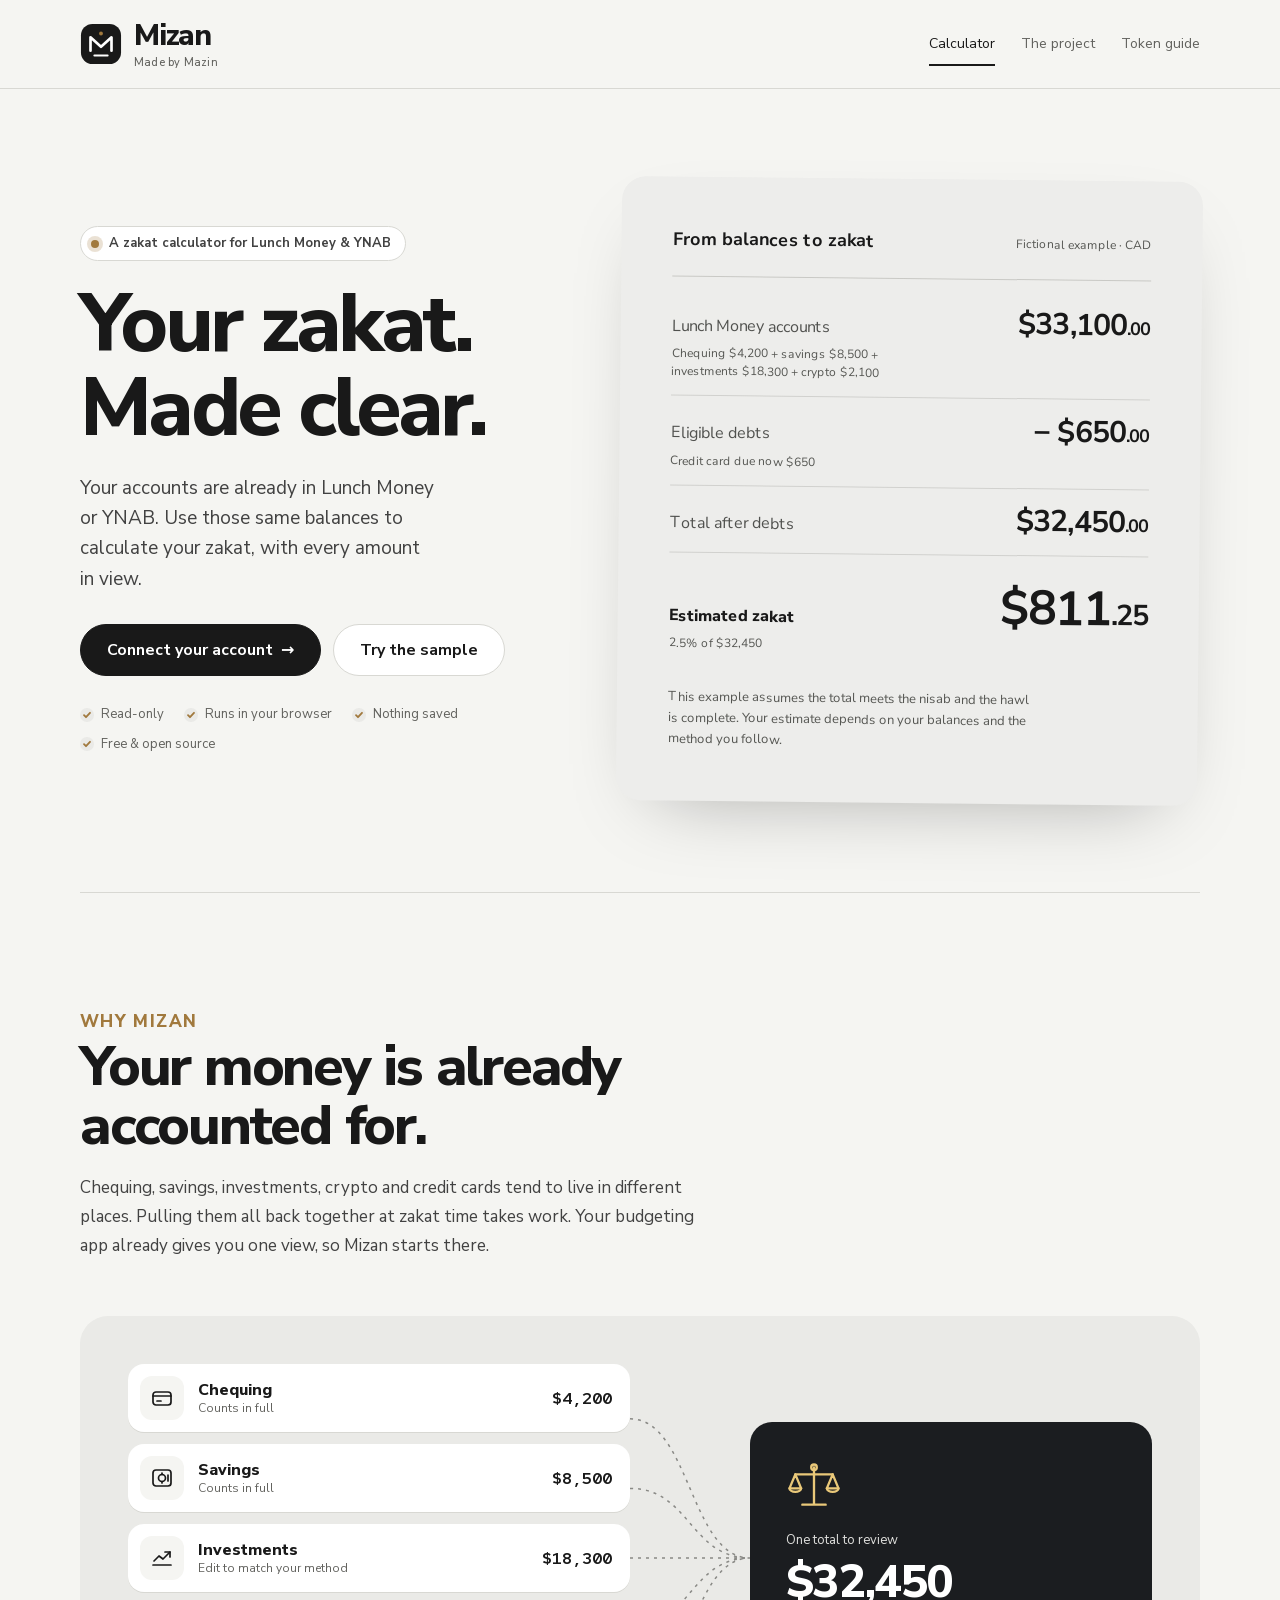
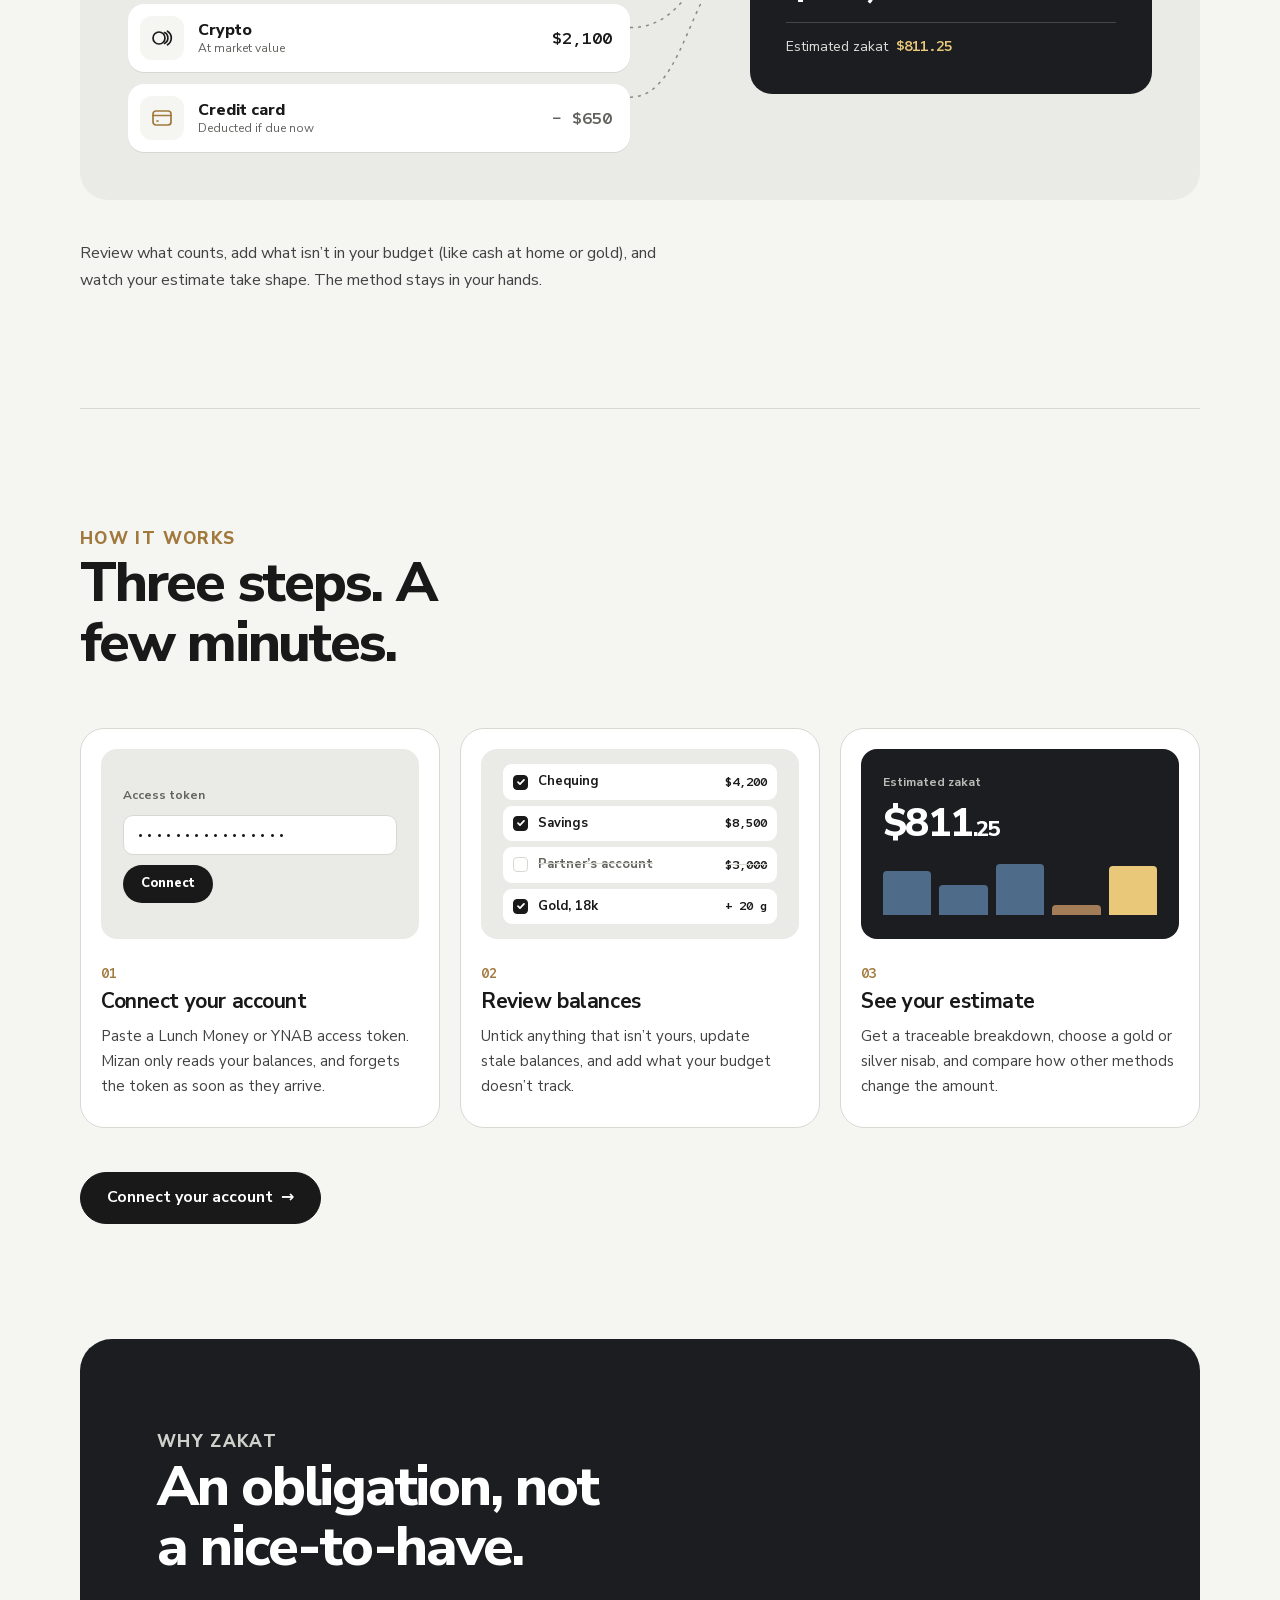
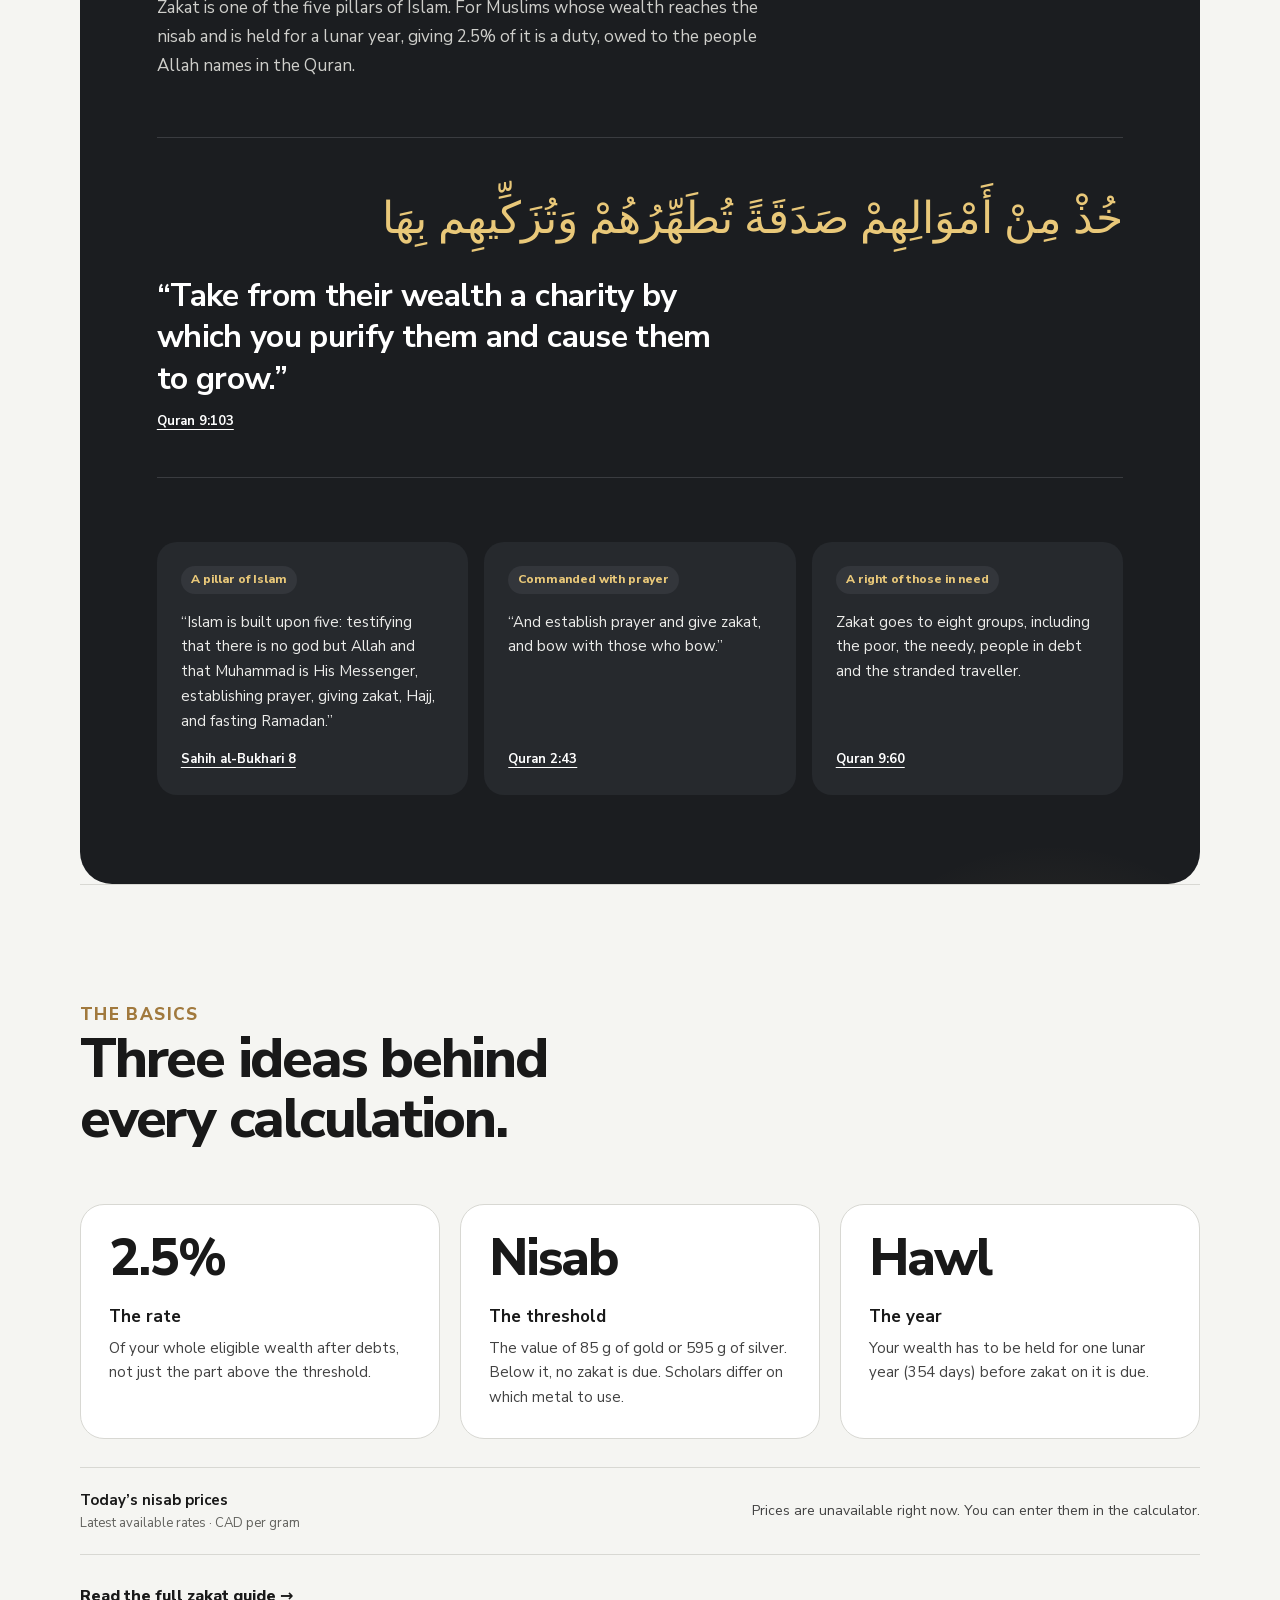
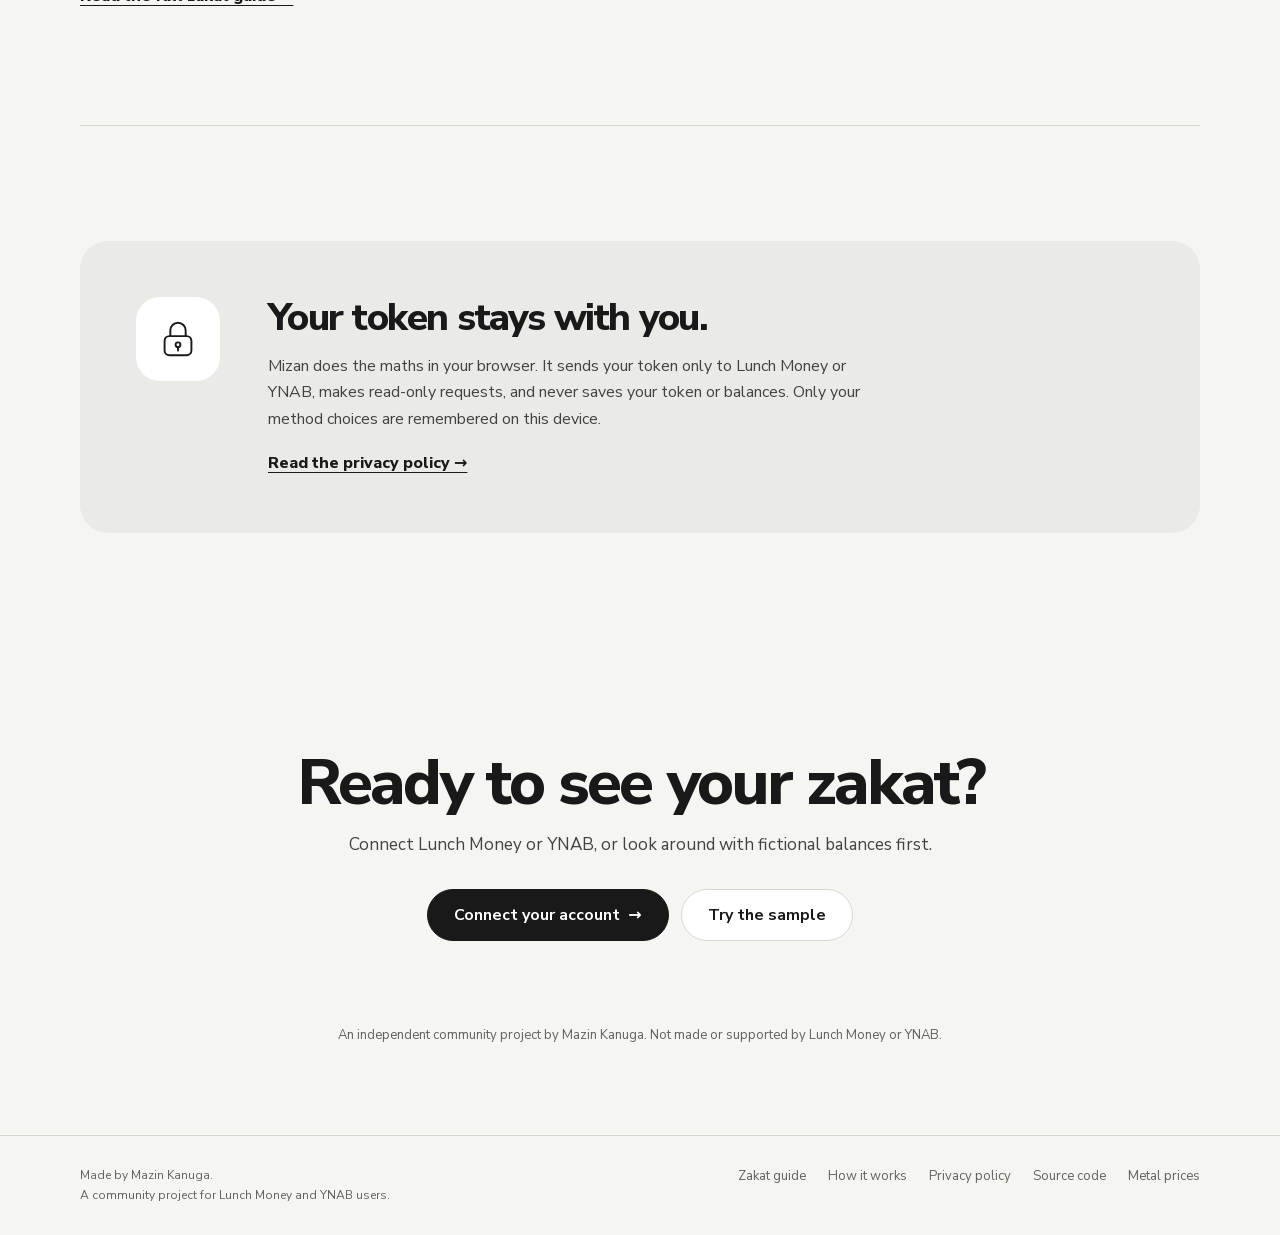
==== index.html @ b8c7dfac "Sign in to YNAB with OAuth, add a privacy policy and tidy the deploy Replace the YNAB token paste wi" ====
<!doctype html>
<html lang="en">
<head>
<meta charset="utf-8">
<meta name="viewport" content="width=device-width, initial-scale=1">
<!-- The page can connect only to the Lunch Money and YNAB APIs and the gold and silver price API. Fonts come only from this site. -->
<meta http-equiv="Content-Security-Policy" content="default-src 'none'; script-src 'unsafe-inline'; style-src 'self' 'unsafe-inline'; font-src 'self'; connect-src https://api.lunchmoney.dev https://api.ynab.com https://api.gold-api.com; img-src data:; base-uri 'none'; form-action 'none'">
<meta name="referrer" content="no-referrer">
<meta name="author" content="Mazin Kanuga">
<meta name="description" content="Mizan is a zakat calculator for Lunch Money and YNAB users. It reads your balances and gets today's gold and silver prices. Read only. Your token goes only to the Lunch Money or YNAB API.">
<meta name="color-scheme" content="light dark">
<meta name="theme-color" content="#f5f5f2" media="(prefers-color-scheme: light)">
<meta name="theme-color" content="#17191d" media="(prefers-color-scheme: dark)">
<link rel="icon" href="data:image/svg+xml,%3Csvg%20xmlns%3D%22http%3A%2F%2Fwww.w3.org%2F2000%2Fsvg%22%20viewBox%3D%220%200%2044%2044%22%3E%3Crect%20x%3D%221%22%20y%3D%221%22%20width%3D%2242%22%20height%3D%2242%22%20rx%3D%2212%22%20fill%3D%22%23191919%22%2F%3E%3Cpath%20d%3D%22M11%2029V15L22%2025L33%2015V29M15%2034H29%22%20fill%3D%22none%22%20stroke%3D%22%23fff%22%20stroke-width%3D%222.8%22%20stroke-linecap%3D%22round%22%20stroke-linejoin%3D%22round%22%2F%3E%3Ccircle%20cx%3D%2222%22%20cy%3D%2211%22%20r%3D%222%22%20fill%3D%22%23e9c879%22%2F%3E%3C%2Fsvg%3E">
<title>Mizan: zakat calculator for Lunch Money and YNAB</title>
<link rel="stylesheet" href="styles.css">
</head>
<body class="calculator-page">
<a class="skip-link" href="#main">Skip to content</a>
<header class="top"><div class="wrap top-inner">
  <a class="brand" href="./" aria-label="Mizan home">
    <svg class="brand-mark" viewBox="0 0 44 44" aria-hidden="true" focusable="false" fill="none"><rect x="1" y="1" width="42" height="42" rx="12" fill="currentColor"/><path d="M11 29V15L22 25L33 15V29" stroke="var(--on-deep)" stroke-width="2.8" stroke-linecap="round" stroke-linejoin="round"/><path d="M15 34H29" stroke="var(--on-deep)" stroke-width="2" stroke-linecap="round"/><circle cx="22" cy="11" r="2" fill="var(--accent)"/></svg>
    <span class="brand-name">Mizan<span class="brand-sub">Made by Mazin</span></span>
  </a>
  <nav class="nav" aria-label="Main"><a href="index.html" aria-current="page">Calculator</a><a href="about.html">The project</a><a href="token-guide.html">Token guide</a></nav>
</div></header>
<main id="main" class="wrap">
  <section id="home" class="home" aria-labelledby="heroHead">
    <div class="hero">
      <div class="hero-copy">
        <p class="kicker"><span class="kicker-dot" aria-hidden="true"></span>A zakat calculator for Lunch Money &amp; YNAB</p>
        <h1 id="heroHead">Your zakat.<br>Made clear.</h1>
        <p class="hero-lead">Your accounts are already in Lunch Money or YNAB. Use those same balances to calculate your zakat, with every amount in view.</p>
        <div class="hero-actions">
          <a class="button primary cta-connect" href="#connect">Connect your account <span aria-hidden="true">→</span></a>
          <button type="button" id="sampleBtn" class="sample-start">Try the sample</button>
        </div>
        <p id="status" class="hero-status" role="status"></p>
        <ul class="trust-list" aria-label="How Mizan handles your data">
          <li>Read-only</li><li>Runs in your browser</li><li>Nothing saved</li><li>Free &amp; open source</li>
        </ul>
      </div>
      <div class="workspace" aria-label="Example zakat calculation">
        <div class="workspace-main">
          <div class="workspace-heading"><h2>From balances to zakat</h2><span>Fictional example · CAD</span></div>
          <div class="workspace-equation">
            <div class="equation-line"><span>Lunch Money accounts <small>Chequing $4,200 + savings $8,500 + investments $18,300 + crypto $2,100</small></span><strong>$33,100<span>.00</span></strong></div>
            <div class="equation-line"><span>Eligible debts <small>Credit card due now $650</small></span><strong>− $650<span>.00</span></strong></div>
            <div class="equation-line"><span>Total after debts</span><strong>$32,450<span>.00</span></strong></div>
            <div class="equation-line equation-total"><span>Estimated zakat <small>2.5% of $32,450</small></span><strong>$811<span>.25</span></strong></div>
          </div>
          <p class="workspace-note">This example assumes the total meets the nisab and the hawl is complete. Your estimate depends on your balances and the method you follow.</p>
        </div>
      </div>
    </div>

    <section class="home-band accounts-band" aria-labelledby="accountsTitle">
      <div class="band-head">
        <p class="band-kicker">Why Mizan</p>
        <h2 id="accountsTitle">Your money is already accounted for.</h2>
        <p>Chequing, savings, investments, crypto and credit cards tend to live in different places. Pulling them all back together at zakat time takes work. Your budgeting app already gives you one view, so Mizan starts there.</p>
      </div>
      <div class="flow-illo">
        <ul class="account-tiles" aria-label="Example accounts">
          <li><span class="tile-icon" aria-hidden="true"><svg viewBox="0 0 24 24"><rect x="3" y="6" width="18" height="13" rx="3"/><path d="M3 10h18M7 15h4"/></svg></span><span class="tile-name">Chequing<small>Counts in full</small></span><strong>$4,200</strong></li>
          <li><span class="tile-icon" aria-hidden="true"><svg viewBox="0 0 24 24"><rect x="3" y="4" width="18" height="16" rx="3"/><circle cx="12" cy="12" r="3.5"/><path d="M12 8.5V7M12 17v-1.5M18 9v6"/></svg></span><span class="tile-name">Savings<small>Counts in full</small></span><strong>$8,500</strong></li>
          <li><span class="tile-icon" aria-hidden="true"><svg viewBox="0 0 24 24"><path d="M3 19h18"/><path d="M4 15l5-5 4 3 7-7"/><path d="M15 6h5v5"/></svg></span><span class="tile-name">Investments<small>Edit to match your method</small></span><strong>$18,300</strong></li>
          <li><span class="tile-icon" aria-hidden="true"><svg viewBox="0 0 24 24"><circle cx="9" cy="12" r="6"/><path d="M14.5 6.6a6 6 0 0 1 0 10.8"/><path d="M17.5 5.2a8 8 0 0 1 0 13.6"/></svg></span><span class="tile-name">Crypto<small>At market value</small></span><strong>$2,100</strong></li>
          <li class="tile-debt"><span class="tile-icon" aria-hidden="true"><svg viewBox="0 0 24 24"><rect x="3" y="5" width="18" height="14" rx="3"/><path d="M3 9.5h18"/><path d="M8 15h-1"/></svg></span><span class="tile-name">Credit card<small>Deducted if due now</small></span><strong>− $650</strong></li>
        </ul>
        <svg class="flow-lines" viewBox="0 0 120 300" preserveAspectRatio="none" aria-hidden="true" focusable="false"><path d="M0 30C60 30 60 150 120 150M0 90C60 90 60 150 120 150M0 150H120M0 210C60 210 60 150 120 150M0 270C60 270 60 150 120 150"/></svg>
        <div class="flow-result">
          <span class="result-mark" aria-hidden="true"><svg viewBox="0 0 48 48"><path d="M24 8v32M14 40h20M8 14h32"/><circle cx="24" cy="8" r="2.4"/><path d="M8 14l-5 12h10zM40 14l-5 12h10z"/><path d="M3 26a5 3 0 0 0 10 0M35 26a5 3 0 0 0 10 0"/></svg></span>
          <span class="flow-result-label">One total to review</span>
          <strong>$32,450</strong>
          <span class="flow-result-zakat">Estimated zakat <b>$811.25</b></span>
        </div>
      </div>
      <p class="band-foot">Review what counts, add what isn’t in your budget (like cash at home or gold), and watch your estimate take shape. The method stays in your hands.</p>
    </section>

    <section class="home-band steps-band" aria-labelledby="stepsTitle">
      <div class="band-head">
        <p class="band-kicker">How it works</p>
        <h2 id="stepsTitle">Three steps. A few minutes.</h2>
      </div>
      <ol class="step-cards">
        <li>
          <div class="step-illo illo-connect" aria-hidden="true">
            <span class="mini-label">Access token</span>
            <span class="mini-field">••••••••••••••••</span>
            <span class="mini-button">Connect</span>
          </div>
          <span class="step-num">01</span>
          <h3>Connect your account</h3>
          <p>Paste a Lunch Money or YNAB access token. Mizan only reads your balances, and forgets the token as soon as they arrive.</p>
        </li>
        <li>
          <div class="step-illo illo-review" aria-hidden="true">
            <span class="mini-row"><i class="mini-check on"></i>Chequing<b>$4,200</b></span>
            <span class="mini-row"><i class="mini-check on"></i>Savings<b>$8,500</b></span>
            <span class="mini-row off"><i class="mini-check"></i>Partner’s account<b>$3,000</b></span>
            <span class="mini-row"><i class="mini-check on"></i>Gold, 18k<b>+ 20 g</b></span>
          </div>
          <span class="step-num">02</span>
          <h3>Review balances</h3>
          <p>Untick anything that isn’t yours, update stale balances, and add what your budget doesn’t track.</p>
        </li>
        <li>
          <div class="step-illo illo-estimate" aria-hidden="true">
            <span class="mini-label">Estimated zakat</span>
            <span class="mini-due">$811<small>.25</small></span>
            <span class="mini-bars"><i style="height:78%"></i><i style="height:54%"></i><i style="height:92%"></i><i class="neg" style="height:18%"></i><i class="tot" style="height:88%"></i></span>
          </div>
          <span class="step-num">03</span>
          <h3>See your estimate</h3>
          <p>Get a traceable breakdown, choose a gold or silver nisab, and compare how other methods change the amount.</p>
        </li>
      </ol>
      <div class="band-actions"><a class="button primary cta-connect" href="#connect">Connect your account <span aria-hidden="true">→</span></a></div>
    </section>

    <section class="home-band why-band" aria-labelledby="whyTitle">
      <div class="why-inner">
        <div class="band-head">
          <p class="band-kicker">Why zakat</p>
          <h2 id="whyTitle">An obligation, not a nice-to-have.</h2>
          <p>Zakat is one of the five pillars of Islam. For Muslims whose wealth reaches the nisab and is held for a lunar year, giving 2.5% of it is a duty, owed to the people Allah names in the Quran.</p>
        </div>
        <figure class="ayah">
          <p class="ayah-ar" lang="ar" dir="rtl">خُذْ مِنْ أَمْوَالِهِمْ صَدَقَةً تُطَهِّرُهُمْ وَتُزَكِّيهِم بِهَا</p>
          <blockquote><p>“Take from their wealth a charity by which you purify them and cause them to grow.”</p></blockquote>
          <figcaption><a href="https://quran.com/9/103" rel="noreferrer">Quran 9:103</a></figcaption>
        </figure>
        <div class="proof-grid">
          <figure class="proof">
            <span class="proof-tag">A pillar of Islam</span>
            <blockquote><p>“Islam is built upon five: testifying that there is no god but Allah and that Muhammad is His Messenger, establishing prayer, giving zakat, Hajj, and fasting Ramadan.”</p></blockquote>
            <figcaption><a href="https://sunnah.com/bukhari:8" rel="noreferrer">Sahih al-Bukhari 8</a></figcaption>
          </figure>
          <figure class="proof">
            <span class="proof-tag">Commanded with prayer</span>
            <blockquote><p>“And establish prayer and give zakat, and bow with those who bow.”</p></blockquote>
            <figcaption><a href="https://quran.com/2/43" rel="noreferrer">Quran 2:43</a></figcaption>
          </figure>
          <figure class="proof">
            <span class="proof-tag">A right of those in need</span>
            <blockquote><p>Zakat goes to eight groups, including the poor, the needy, people in debt and the stranded traveller.</p></blockquote>
            <figcaption><a href="https://quran.com/9/60" rel="noreferrer">Quran 9:60</a></figcaption>
          </figure>
        </div>
      </div>
    </section>

    <section class="home-band basics-band" aria-labelledby="basicsTitle">
      <div class="band-head">
        <p class="band-kicker">The basics</p>
        <h2 id="basicsTitle">Three ideas behind every calculation.</h2>
      </div>
      <div class="basics-grid">
        <div class="basic"><span class="basic-figure">2.5%</span><h3>The rate</h3><p>Of your whole eligible wealth after debts, not just the part above the threshold.</p></div>
        <div class="basic"><span class="basic-figure">Nisab</span><h3>The threshold</h3><p>The value of 85 g of gold or 595 g of silver. Below it, no zakat is due. Scholars differ on which metal to use.</p></div>
        <div class="basic"><span class="basic-figure">Hawl</span><h3>The year</h3><p>Your wealth has to be held for one lunar year (354 days) before zakat on it is due.</p></div>
      </div>
      <div class="price-preview" aria-live="polite"><div><strong>Today’s nisab prices</strong><span>Latest available rates · CAD per gram</span></div><p id="homeMetalPrices">Loading prices…</p></div>
      <p class="band-link"><a href="zakat-guide.html">Read the full zakat guide <span aria-hidden="true">→</span></a></p>
    </section>

    <section class="home-band privacy-band" aria-labelledby="privacyTitle">
      <div class="privacy-card">
        <span class="privacy-mark" aria-hidden="true"><svg viewBox="0 0 48 48"><rect x="10" y="21" width="28" height="20" rx="5"/><path d="M16 21v-6a8 8 0 0 1 16 0v6"/><circle cx="24" cy="30" r="2.5"/><path d="M24 32.5V36"/></svg></span>
        <div>
          <h2 id="privacyTitle">Your token stays with you.</h2>
          <p>Mizan does the maths in your browser. It sends your token only to Lunch Money or YNAB, makes read-only requests, and never saves your token or balances. Only your method choices are remembered on this device.</p>
          <a href="privacy.html">Read the privacy policy <span aria-hidden="true">→</span></a>
        </div>
      </div>
    </section>

    <section class="final-cta" aria-labelledby="finalTitle">
      <h2 id="finalTitle">Ready to see your zakat?</h2>
      <p>Connect Lunch Money or YNAB, or look around with fictional balances first.</p>
      <div class="hero-actions"><a class="button primary cta-connect" href="#connect">Connect your account <span aria-hidden="true">→</span></a><button type="button" class="sample-start">Try the sample</button></div>
      <p id="finalStatus" class="hero-status" role="status"></p>
    </section>
    <p class="independent-note">An independent community project by Mazin Kanuga. Not made or supported by Lunch Money or YNAB.</p>
  </section>

  <section id="connectView" class="connect-view" aria-labelledby="connectHead" hidden>
    <div class="connected"><a href="./" id="backHome">← Back to home</a></div>
    <nav class="progress" aria-label="Calculation steps"><span class="step-now" aria-current="step">01 Connect your account</span><span class="divider" aria-hidden="true">/</span><span>02 Review balances</span><span class="divider" aria-hidden="true">/</span><span>03 Your estimate</span></nav>
    <div class="view-head"><h1 id="connectHead" tabindex="-1">Connect your budget.</h1><p class="note">Use a Lunch Money access token, or sign in with YNAB. Either way, Mizan can only read.</p></div>
    <div class="connect-layout">
      <div class="connect-panel">
        <fieldset class="service-choice"><legend>Where are your balances?</legend>
          <div class="service-options">
            <label class="service-opt"><input type="radio" name="service" value="lunchmoney" checked><span>Lunch Money</span></label>
            <label class="service-opt"><input type="radio" name="service" value="ynab"><span>YNAB</span></label>
          </div>
        </fieldset>
        <ol class="connect-steps" data-service="lunchmoney">
          <li><span>1</span><div><strong>Make a token in Lunch Money</strong><p>Go to Settings → Developers and request a new access token. Name it “Mizan” so it’s easy to revoke later. <a href="token-guide.html" target="_blank" rel="noopener">Step-by-step guide</a></p></div></li>
          <li><span>2</span><div><strong>Paste it here</strong>
            <div class="connect-form"><label for="token">Lunch Money access token</label><input type="password" id="token" autocomplete="off" autocapitalize="off" autocorrect="off" spellcheck="false" data-1p-ignore data-lpignore="true" data-bwignore placeholder="Paste your access token" aria-describedby="tokenNotice"><button type="button" class="primary" id="connectBtn">Connect my accounts</button><p id="connectStatus" role="status"></p></div>
          </div></li>
          <li><span>3</span><div><strong>Revoke it when you’re done</strong><p>Lunch Money tokens can change data. Mizan never does, but deleting the token afterwards keeps things tidy.</p></div></li>
        </ol>
        <div class="ynab-connect" data-service="ynab" hidden>
          <p class="ynab-lead">Sign in on YNAB’s own site and allow read-only access. There’s no token to make or revoke.</p>
          <button type="button" class="primary" id="ynabConnectBtn">Connect with YNAB <span aria-hidden="true">→</span></button>
          <p id="ynabStatus" class="hero-status" role="status"></p>
          <ul class="ynab-facts">
            <li><strong>Read-only.</strong> YNAB refuses any change, so Mizan can only look.</li>
            <li><strong>Short-lived.</strong> YNAB ends the access by itself after 2 hours.</li>
            <li><strong>One plan.</strong> If you have several, Mizan uses the one you changed most recently.</li>
          </ul>
        </div>
      </div>
      <aside class="connect-aside" aria-label="About your data">
        <h2>What happens to your token</h2>
        <ul data-service="lunchmoney"><li>It goes only to the Lunch Money API.</li><li>Mizan only makes read requests.</li><li id="tokenNotice">It’s cleared from the page once your balances arrive, and never saved.</li></ul>
        <ul data-service="ynab" hidden><li>You sign in on YNAB’s site. Mizan never sees your password.</li><li>The access token is removed from the address bar at once and kept only in memory.</li><li>Your balances and transactions are never saved or shared.</li></ul>
        <p class="aside-links"><a href="privacy.html" target="_blank" rel="noopener">Privacy policy</a> · <a href="how-it-works.html" target="_blank" rel="noopener">How it works</a></p>
        <div class="aside-sample"><p>Just looking?</p><button type="button" class="sample-start">Use fictional sample balances</button><p id="connectSampleStatus" class="hero-status" role="status"></p></div>
      </aside>
    </div>
  </section>
  <div id="app" class="app" hidden>
    <div class="connected"><span id="sub"></span><button type="button" id="restart">Start again</button></div>
    <nav class="progress" aria-label="Calculation steps"><span>✓ 01 Connected</span><span class="divider" aria-hidden="true">/</span><button type="button" id="reviewStep" aria-controls="reviewView" aria-current="step">02 Review balances</button><span class="divider" aria-hidden="true">/</span><button type="button" id="estimateStep" aria-controls="estimateView">03 Your estimate</button></nav>
    <div class="warn" id="dataWarn" hidden></div>
    <section id="reviewView" class="flow-view" aria-labelledby="reviewHead">
      <div class="view-head"><h1 id="reviewHead" tabindex="-1">Check your balances.</h1><p class="note">These came from <span class="provider-name">Lunch Money</span>. Uncheck anything that doesn't belong in your zakat, and update any balance that's out of date.</p></div>
      <div class="review-layout">
        <div class="review-main">
          <div class="review-warnings"><div class="warn" id="staleWarn" hidden></div></div>
          <section class="section" id="accounts"><p class="source-summary" id="accountSourceSummary"></p><h2>Your accounts <span class="note">· <span class="cur"></span></span></h2>
            <div class="scroll"><table class="list"><thead><tr><th>Include</th><th>Account</th><th class="num">Balance</th></tr></thead><tbody id="accountRows"></tbody></table></div>
          </section>
          <details class="disclosure" id="extraAssets"><summary><span>Add other assets<span class="note">Cash, gold, silver, crypto or money owed to you</span></span></summary>
            <p class="note">Add anything that isn't already in the accounts above.</p>
            <div class="fields">
              <div class="field"><label for="cashHome">Cash at home</label><input type="number" id="cashHome" step="0.01" min="0"></div>
              <div class="field"><label for="crypto">Other crypto, market value</label><input type="number" id="crypto" step="0.01" min="0"></div>
              <div class="field"><label for="owed">Money owed to you that you expect to receive</label><input type="number" id="owed" step="0.01" min="0"></div>
              <div class="field"><label for="otherAssets">Other zakat assets, such as business stock</label><input type="number" id="otherAssets" step="0.01" min="0"></div>
              <div class="field"><label for="goldGrams">Gold that you own (grams)</label><input type="number" id="goldGrams" step="0.01" min="0"></div>
              <div class="field"><label for="goldKarat">Gold purity</label><select id="goldKarat" data-save><option value="24">24 karat</option><option value="22">22 karat</option><option value="21">21 karat</option><option value="18" selected>18 karat</option><option value="14">14 karat</option><option value="10">10 karat</option></select></div>
              <div class="field"><label for="silverGrams">Silver that you own (grams)</label><input type="number" id="silverGrams" step="0.01" min="0"></div>
              <div class="field"><label for="silverPurity">Silver purity</label><select id="silverPurity" data-save><option value="0.999">Fine (999)</option><option value="0.925" selected>Sterling (925)</option><option value="0.8">800</option></select></div>
            </div><p class="inline-note" id="metalValue"></p>
          </details>
          <details class="disclosure" id="debtSettings"><summary><span>Review debts<span class="note" id="debtSummary">Credit cards and other eligible deductions</span></span></summary>
            <p class="note">Credit cards are included by default. Select only the debts your method allows, and edit the deductible amount. Avoid counting the same debt twice.</p>
            <div class="scroll"><table class="list"><thead><tr><th>Include</th><th>Debt</th><th class="num">Amount</th></tr></thead><tbody id="debtRows"></tbody></table></div>
            <p class="note" id="noDebts" hidden>No credit card or loan balances were found.</p>
            <div class="field"><label for="otherDebts">Other debts due now</label><input type="number" id="otherDebts" step="0.01" min="0"></div>
            <p class="inline-note">Mortgage deductions are on the next screen.</p>
          </details>
        </div>
        <aside class="review-aside" aria-label="Before you continue"><h2>A quick check</h2><ol><li>Remove accounts that belong to someone else.</li><li>Check any balance marked &quot;not current&quot;.</li><li>Add missing assets and review debts.</li></ol><button type="button" id="continueEstimate" class="primary">See my estimate</button><p class="inline-note">You can come back and change any amount.</p></aside>
      </div>
    </section>

    <section id="estimateView" class="flow-view" aria-labelledby="estimateHead" hidden>
      <div class="view-head"><h1 id="estimateHead" tabindex="-1">Your zakat estimate.</h1><p class="note">Check the breakdown to see where each amount came from. You can change your method below or go back to edit a balance.</p></div>
      <div class="estimate-layout">
        <aside class="result" aria-labelledby="resultHead"><div class="result-primary"><h2 class="due-label" id="resultHead" tabindex="-1">Estimated zakat</h2><div class="due" id="due" aria-live="polite" aria-atomic="true"></div><p class="estimate-summary" id="estimateSummary"></p></div><div class="result-context"><p id="resultMethod" class="result-method"></p><p class="due-hint">Assumes your hawl is complete. Confirm your method with your scholar.</p><details class="result-breakdown" id="resultBreakdown"><summary>How this is calculated</summary><div class="lines" id="lines"></div></details></div></aside>
        <div class="estimate-main">
          <section class="calculation-card" id="calculation" aria-labelledby="calculationTitle">
            <div class="chart-heading"><h2 id="calculationTitle">How the total adds up.</h2><span class="chart-unit cur"></span></div>
            <p class="note">Your selected accounts, plus anything you add, less eligible debts.</p>
            <div id="calculationChart" class="waterfall-chart"></div>
            <dl id="calculationSteps" class="calculation-steps"></dl>
            <details class="ledger-detail"><summary>See every amount in this total</summary><div class="scroll" tabindex="0" role="region" aria-label="Calculation line items"><table><thead><tr><th>Item</th><th>Source</th><th class="num">Amount</th></tr></thead><tbody id="calculationItems"></tbody><tfoot><tr><th colspan="2" scope="row">Total after debts</th><td class="num" id="ledgerTotal"></td></tr></tfoot></table></div></details>
          </section>
          <details class="disclosure" id="methodSettings" open><summary><span>Your method &amp; prices<span class="note" id="methodSummary"></span></span></summary><div class="method-content">
          <div class="estimate-choice"><fieldset><legend>Your nisab</legend><p class="note">The minimum wealth threshold. Choose the metal your method uses.</p><div class="choice-options"><label class="opt"><input type="radio" name="nisab" value="silver" checked>Silver</label><label class="opt"><input type="radio" name="nisab" value="gold">Gold</label></div></fieldset><p class="inline-note"><a href="zakat-guide.html#which-nisab" target="_blank" rel="noopener">Help choosing a nisab</a></p></div>
          <details class="disclosure" id="mortgageSettings"><summary><span>Mortgage deduction<span class="note" id="mortgageChoice">Not deducted</span></span></summary>
            <p class="note">Scholars differ about mortgage deductions. Use the approach you follow.</p><fieldset><legend class="sr">Mortgage method</legend><div class="stacked-options"><label class="opt"><input type="radio" name="mortgage" value="none" checked>Do not deduct</label><label class="opt"><input type="radio" name="mortgage" value="next">Deduct the next payment</label><label class="opt"><input type="radio" name="mortgage" value="year">Deduct the next 12 months</label></div></fieldset>
            <div class="mortgage-fields fields" id="mortgageFields" hidden><div class="field"><label for="mortgagePayment">Deductible amount per payment</label><input type="number" id="mortgagePayment" step="0.01" min="0"></div><div class="field"><label for="mortgagePerYear">Payments a year</label><input type="number" id="mortgagePerYear" step="1" min="0" value="12"></div><p class="note">Enter only the part your method allows. For example, NZF UK excludes interest. For 12 months, use the average deductible amount per payment.</p></div><p class="inline-note" id="mortgageInfo"></p>
          </details>
          <details class="disclosure" id="priceSettings"><summary><span>Prices &amp; nisab weights<span class="note">Review prices or change the standard weights</span></span></summary>
            <div class="warn" id="priceWarn" hidden></div><p class="note">Prices in <span class="cur"></span> per gram of pure metal.</p>
            <div class="fields"><div class="field"><label for="goldPrice">Gold price per gram</label><input type="number" id="goldPrice" step="0.001" min="0"></div><div class="field"><label for="silverPrice">Silver price per gram</label><input type="number" id="silverPrice" step="0.0001" min="0"></div><div class="field"><label for="silverGramsNisab">Silver nisab (grams)</label><input type="number" id="silverGramsNisab" value="595" step="0.01" min="0" data-save></div><div class="field"><label for="goldGramsNisab">Gold nisab (grams)</label><input type="number" id="goldGramsNisab" value="85" step="0.01" min="0" data-save></div></div><p class="note price-info" id="priceInfo"></p>
          </details>
          </div></details>
          <details class="disclosure" id="comparison"><summary><span>How other methods compare<span class="note">See the amounts for each method</span></span></summary><div id="methodChart" class="method-chart" aria-label="Select a calculation method"></div><details class="ledger-detail"><summary>View the comparison table</summary><div class="scroll" tabindex="0" role="region" aria-label="Method comparison"><table><thead><tr><th>Nisab</th><th>Mortgage</th><th class="num">Threshold</th><th class="num">Net wealth</th><th class="num">Zakat</th></tr></thead><tbody id="methodRows"></tbody></table></div></details></details>
          <div class="view-actions"><button type="button" id="backToReview" class="link-button">Edit my balances</button></div>
        </div>

      </div>
      <section class="history-panel chart-card" id="history" aria-labelledby="historyTitle">
        <div class="chart-heading"><h2 id="historyTitle">Your balances over the past year.</h2><span class="chart-unit"><span class="provider-name">Lunch Money</span> history</span></div>
        <p class="note">Selected <span class="provider-name">Lunch Money</span> accounts and debts only. Added assets, other debts and mortgage deductions are excluded. This history supports your hawl review; it cannot confirm a completed hawl.</p>
        <div class="history-readout"><div><span id="historyDate" class="history-date"></span><strong id="historyAmount"></strong></div><span id="historyState" class="history-state"></span></div>
        <div id="historyChart" class="history-chart"></div>
        <div id="historyTicks" class="history-ticks" aria-hidden="true"></div>
        <label class="sr" for="historyCursor">Explore a month in your balance history</label><input type="range" id="historyCursor" min="0" max="12" step="1" value="12" aria-describedby="historyCursorHelp">
        <p id="historyCursorHelp" class="chart-help">Drag to explore a month, or use the arrow keys. Only adjacent complete totals are connected.</p>
        <div class="chart-legend"><span><i class="complete-dot"></i>Complete total</span><span><i class="partial-dot"></i>Partial subtotal</span><span id="thresholdLegend"></span></div>
        <details class="ledger-detail"><summary>View monthly amounts &amp; coverage</summary><p id="hawlSummary"></p><div class="scroll" tabindex="0" role="region" aria-label="Monthly balance history"><table><thead><tr><th>Month</th><th class="num">Known total</th><th class="barcell"><span class="sr">Compared with the nisab</span></th></tr></thead><tbody id="hawlRows"></tbody></table></div><p class="note">Partial rows are not classified against the nisab. <a href="zakat-guide.html#hawl" target="_blank" rel="noopener">Read about the hawl</a></p></details>
      </section>
      <div class="reset-row"><button type="button" class="link-button small" id="reset">Reset my method choices</button><p class="note">Only your method preferences are saved. Your balances and token are not.</p></div>
    </section>
  </div>
</main>
<footer class="foot"><div class="wrap foot-inner">
  <div><p>Made by Mazin Kanuga.</p><p>A community project for <a href="https://lunchmoney.app" rel="noreferrer">Lunch Money</a> and <a href="https://www.ynab.com" rel="noreferrer">YNAB</a> users.</p></div>
  <nav aria-label="Footer"><a href="zakat-guide.html">Zakat guide</a><a href="how-it-works.html">How it works</a><a href="privacy.html">Privacy policy</a><a href="https://github.com/TechnoDudeX/zakat" rel="noreferrer">Source code</a><a href="https://gold-api.com" rel="noreferrer">Metal prices</a></nav>
</div></footer>
<script>(function () {
  "use strict";
  var API = "https://api.lunchmoney.dev/v2";
  var OUNCE_GRAMS = 31.1034768;
  var SAVE_KEY = "lunchmoney-zakat-choices-v1";
  var RETIREMENT = /\b(rrsp|rrif|lira|lif|lrsp|dpsp|prpp|pension|401\s?\(?k\)?|403\s?\(?b\)?|457b?|ira|roth|tsp|sep[- ]?ira|simple[- ]?ira|retire\w*)\b/i;
  var MONTHS = ["Jan", "Feb", "Mar", "Apr", "May", "Jun", "Jul", "Aug", "Sep", "Oct", "Nov", "Dec"];

  var $ = function (id) { return document.getElementById(id); };
  var num = function (el) { var v = parseFloat(el.value); return isFinite(v) ? v : 0; };
  var pos = function (el) { return Math.max(0, num(el)); };  // fields that cannot be less than 0
  var radio = function (name) { return document.querySelector("input[name=" + name + "]:checked").value; };
  var pad = function (n) { return String(n).padStart(2, "0"); };
  var esc = function (s) {
    return String(s).replace(/[&<>"']/g, function (c) {
      return { "&": "&amp;", "<": "&lt;", ">": "&gt;", '"': "&quot;", "'": "&#39;" }[c];
    });
  };
  var fdate = function (iso) {
    if (!iso) return "unknown";
    var p = iso.split("-");
    return (p[2] ? (+p[2]) + " " : "") + MONTHS[+p[1] - 1] + " " + p[0];
  };
  function todayIso() { var t = new Date(); return t.getFullYear() + "-" + pad(t.getMonth() + 1) + "-" + pad(t.getDate()); }
  function lastMonths(n) {
    var t = new Date(), out = [];
    for (var i = n - 1; i >= 0; i--) {
      var d = new Date(t.getFullYear(), t.getMonth() - i, 1);
      out.push(d.getFullYear() + "-" + pad(d.getMonth() + 1));
    }
    return out;
  }

  // ---------------------------------------------------------------------------
  // Reading data. The only request method in this file is GET.
  // ---------------------------------------------------------------------------

  var SERVICES = {
    lunchmoney: { name: "Lunch Money", api: API },
    ynab: { name: "YNAB", api: "https://api.ynab.com/v1" }
  };

  function apiGet(service, token, path) {
    var s = SERVICES[service];
    return fetch(s.api + path, {
      method: "GET", credentials: "omit", cache: "no-store", redirect: "error", referrerPolicy: "no-referrer",
      headers: { "Authorization": "Bearer " + token, "Accept": "application/json" }
    }).then(function (r) {
      if (r.status === 401 || r.status === 403) {
        throw new Error(service === "ynab" ? "YNAB did not accept the sign-in. It may have expired: choose Connect with YNAB again."
          : "The token does not work. Copy all of it again, or make a new token.");
      }
      if (r.status === 429) throw new Error(s.name + " received too many requests. Wait a few minutes, then try again.");
      if (!r.ok) throw new Error(s.name + " sent error " + r.status + " for " + path.split("?")[0] + ".");
      return r.json();
    }, function () {
      throw new Error("The page cannot connect to " + s.name + ". Check your internet connection.");
    });
  }
  function lmGet(token, path) { return apiGet("lunchmoney", token, path); }

  function metalPrices(currency) {
    var cur = currency.toUpperCase();
    var one = function (symbol) {
      return fetch("https://api.gold-api.com/price/" + symbol + "/" + encodeURIComponent(cur),
                   { method: "GET", credentials: "omit", cache: "no-store", redirect: "error", referrerPolicy: "no-referrer" })
        .then(function (r) { return r.ok ? r.json() : Promise.reject(r.status); });
    };
    return Promise.all([one("XAU"), one("XAG")]).then(function (p) {
      if (!(p[0].price > 0) || !(p[1].price > 0) || p[0].currency !== cur || p[1].currency !== cur) throw new Error("no price");
      return { gold: p[0].price / OUNCE_GRAMS, silver: p[1].price / OUNCE_GRAMS,
               date: (p[0].updatedAt || todayIso()).slice(0, 10), goldUpdatedAt: p[0].updatedAt || "", silverUpdatedAt: p[1].updatedAt || "", source: "gold-api.com", fallback: false };
    }).catch(function () {
      return { gold: 0, silver: 0, date: "", source: "", fallback: true };
    });
  }

  function renderHomePrices(prices, fetchedAt) {
    var el = $("homeMetalPrices");
    if (prices.fallback) {
      el.textContent = "Prices are unavailable right now. You can enter them in the calculator.";
      return;
    }
    var format = function (value, digits) {
      return new Intl.NumberFormat(undefined, { style: "currency", currency: "CAD", minimumFractionDigits: 2, maximumFractionDigits: digits }).format(value);
    };
    var quoteTime = function (value) {
      var date = value ? new Date(value) : null;
      return date && !isNaN(date.getTime()) ? "updated " + date.toLocaleString() : "quote time unavailable";
    };
    el.textContent = "Gold " + format(prices.gold, 3) + " (" + quoteTime(prices.goldUpdatedAt) + ") · Silver " + format(prices.silver, 4) + " (" + quoteTime(prices.silverUpdatedAt) + ") per gram · Fetched " + fetchedAt.toLocaleString() + " · gold-api.com";
  }

  function loadFromLunchMoney(token) {
    var months = lastMonths(13), warnings = [];
    // The parts that the calculator can work without: show a warning, not an error.
    var optional = function (key, text) {
      return function () { warnings.push(text); var o = {}; o[key] = []; return o; };
    };
    return lmGet(token, "/me").then(function (me) {
      return Promise.all([
        lmGet(token, "/plaid_accounts"),
        lmGet(token, "/manual_accounts"),
        lmGet(token, "/crypto/manual").catch(optional("crypto_manual",
          "The page could not read your manual crypto from Lunch Money. Try again, or add its value under Add other assets on Review balances.")),
        lmGet(token, "/crypto/synced").catch(optional("crypto_synced",
          "The page could not read your synced crypto from Lunch Money. Try again, or add its value under Add other assets on Review balances.")),
        // end_month is last month: the current month can be in the future for the server (time zones),
        // and the hawl uses the amounts on the page for today.
        lmGet(token, "/balance_history?start_month=" + months[0] + "&end_month=" + months[months.length - 2]).catch(
          optional("balance_history", "The page could not read your balance history, so the hawl table is not complete.")),
        metalPrices(me.primary_currency || "usd")
      ]).then(function (r) {
        var data = buildData(me, r[0].plaid_accounts || [], r[1].manual_accounts || [], r[2].crypto_manual || [],
                             r[3].crypto_synced || [], r[4].balance_history || [], r[5], months);
        data.warnings = warnings.concat(data.warnings);
        return data;
      });
    });
  }

  function kindOf(type, subtype, name) {
    var t = (type || "").toLowerCase();
    if (t === "loan" && /mortgage/i.test((subtype || "") + " " + name)) return "mortgage";
    return { cash: "cash", depository: "cash", checking: "cash", savings: "cash", investment: "investment",
             brokerage: "investment", cryptocurrency: "investment", credit: "card", loan: "loan",
             "other liability": "loan", "other asset": "other", "employee compensation": "other" }[t] || "skip";
  }

  function buildData(me, plaid, manual, cryptoManual, cryptoSynced, history, prices, months) {
    var currency = (me.primary_currency || "usd").toLowerCase();
    var hist = {};
    history.forEach(function (s) {
      var src = s.source || {};
      var id = src.plaid_account_id || src.manual_account_id || src.crypto_manual_id || src.crypto_synced_id || src.deleted_account_id;
      // A synced crypto account has 1 source for each coin. A manual crypto entry is 1 coin, and its symbol can be null.
      var key = src.type + ":" + id + (src.type === "crypto_synced" ? ":" + String(src.symbol || "").toLowerCase() : "");
      var byMonth = {};
      (s.balances || []).forEach(function (b) {
        var value = b.to_base == null || b.to_base === "" ? NaN : Number(b.to_base);
        byMonth[b.month] = isFinite(value) ? value : null;
      });
      hist[key] = { source: src, months: byMonth };
    });
    var series = function (key) {
      var h = hist[key];
      return months.map(function (m) { return h && (m in h.months) ? h.months[m] : null; });
    };
    var accounts = [], debts = [], mortgages = [], used = {}, warnings = [];
    var CLOSED_NOTE = "Closed account. It counts only for the months when it was open.";

    function add(o) {
      var h = series(o.key);
      used[o.key] = true;
      if (!o.amount && !o.keep && !h.some(Boolean)) return;
      var kind = kindOf(o.type, o.subtype, o.name);
      var row = { key: o.key, name: o.name, amount: o.amount, status: o.status || "", history: h,
                  updated: (o.updated || "").slice(0, 10), note: o.note || "", include: o.include !== false };
      if (o.currency && o.currency.toLowerCase() !== currency && o.status !== "closed") {
        row.note = ("The account is in " + o.currency.toUpperCase() + ". The amount is at the Lunch Money exchange rate. " + row.note).trim();
      }
      if (o.status === "closed" && (kind === "loan" || kind === "mortgage")) return;  // a closed loan is not due now
      if (kind === "mortgage") { if (o.amount) mortgages.push({ name: o.name, balance: o.amount }); return; }
      if (kind === "skip") return;
      if (kind === "cash" || kind === "investment") {
        // Test the account's own name, not the bank name ("Wealthsimple" must not look like "SIMPLE IRA").
        if (o.status !== "closed" && RETIREMENT.test((o.subtype || "") + " " + (o.ownName || o.name))) {
          row.note = (row.note + " Retirement account. Some scholars delay zakat on this money until you take it out.").trim();
        }
        accounts.push(row);
      } else if (kind === "other") {
        row.include = false;
        row.note = (row.note + " Include it if it is cash, savings, trade goods or investments.").trim();
        accounts.push(row);
      } else {
        row.amount = Math.max(o.amount, 0);  // a card paid in full stays, for its past month-end balances
        if (kind === "card" && o.status === "deactivated") {
          row.include = false;
          row.note = (row.note + " This card is deactivated. Include it only if you still owe this balance.").trim();
        } else if (kind === "loan") {
          row.include = false;
          row.note = (row.note + " Include only the part that is due now.").trim();
        }
        debts.push(row);
      }
    }
    // Plaid and manual accounts always have to_base. For crypto, to_base is null when Lunch Money has no price,
    // and balance is then a number of coins, not money.
    var amountOf = function (a) { return Number(a.to_base != null ? a.to_base : a.balance) || 0; };
    var cryptoValue = function (c) { return c.to_base != null ? Number(c.to_base) || 0 : null; };

    plaid.forEach(function (a) {
      // Closed and inactive accounts count only for the months when they were open.
      var closed = a.status === "inactive" || a.status === "closed";
      var name = a.display_name || ((a.institution_name || "") + " " + a.name).trim();
      add({ key: "plaid:" + a.id, type: a.type, subtype: a.subtype, status: closed ? "closed" : a.status, currency: a.currency,
            name: name + (closed ? " (closed)" : ""), ownName: a.name, amount: closed ? 0 : amountOf(a),
            note: closed ? CLOSED_NOTE : "", updated: a.balance_last_update || a.plaid_last_successful_update });
    });
    manual.forEach(function (a) {
      var closed = a.status === "closed" || !!a.closed_on;
      add({ key: "manual:" + a.id, type: a.type, subtype: a.subtype, status: closed ? "closed" : "manual", currency: a.currency,
            name: (a.display_name || a.name) + (closed ? " (closed)" : ""), ownName: a.name, amount: closed ? 0 : amountOf(a),
            note: closed ? CLOSED_NOTE : "", updated: a.balance_as_of || a.updated_at });
    });
    var cryptoNote = "Crypto that you keep as an investment is usually subject to zakat at its market value.";
    var noPrice = "Lunch Money has no price for this coin. Type its value, and select the box.";
    cryptoManual.forEach(function (c) {
      var value = cryptoValue(c);
      add({ key: "crypto_manual:" + c.id, type: "cryptocurrency", status: "manual", include: value !== null, keep: value === null,
            name: c.display_name || c.name || String(c.symbol || "").toUpperCase(), amount: value || 0,
            updated: c.balance_as_of, note: value === null ? noPrice : cryptoNote });
    });
    cryptoSynced.forEach(function (acc) {
      (acc.balances || []).forEach(function (b) {
        var value = cryptoValue(b);
        add({ key: "crypto_synced:" + acc.id + ":" + String(b.symbol || "").toLowerCase(), type: "cryptocurrency",
              status: acc.status === "active" ? "active" : "relink", include: value !== null, keep: value === null,
              name: ((acc.display_name || acc.provider || "") + " " + (b.display_name || b.name || String(b.symbol || "").toUpperCase())).trim(),
              amount: value || 0, updated: b.balance_as_of, note: value === null ? noPrice : cryptoNote });
      });
    });
    // Deleted accounts: only their past month-end balances, for the hawl. A deleted home, car or loan is not used.
    Object.keys(hist).forEach(function (key) {
      var src = hist[key].source;
      if (used[key] || src.type !== "deleted") return;
      var type = src.account_type || "cash";
      var kind = kindOf(type, src.subtype, src.display_name || src.name || "");
      if (kind === "skip" || kind === "loan" || kind === "mortgage") return;
      add({ key: key, type: type, subtype: src.subtype, status: "closed", amount: 0,
            name: (src.display_name || src.name || "Deleted account") + " (closed)", note: CLOSED_NOTE });
    });

    return { generated: todayIso(), budget: me.budget_name || "", currency: currency, months: months, provider: "Lunch Money",
             accounts: accounts, debts: debts, mortgages: mortgages, prices: prices, sample: false, warnings: warnings };
  }

  // ---------------------------------------------------------------------------
  // YNAB. Its accounts are turned into the same rows as Lunch Money accounts, so the calculator is shared.
  // YNAB amounts are in milliunits (1000 = 1.00), and liabilities are negative.
  // ---------------------------------------------------------------------------

  var YNAB_INVEST = /\b(invest\w*|brokerage|stocks?|shares|etfs?|index|funds?|tfsa|isa|crypto\w*|bitcoin|btc|eth|gold|silver)\b/i;
  var YNAB_LOANS = ["lineOfCredit", "otherLiability", "autoLoan", "studentLoan", "personalLoan", "medicalDebt", "otherDebt"];

  // The Lunch Money type that kindOf understands, for a YNAB account.
  function ynabType(a) {
    var t = a.type;
    if (t === "checking" || t === "savings" || t === "cash") return "cash";
    if (t === "creditCard") return "credit";
    if (t === "mortgage") return "loan";
    if (YNAB_LOANS.indexOf(t) >= 0) return "loan";
    // Tracking accounts: investments are usually named as such; a home or car is not zakat wealth.
    if (t === "otherAsset") return YNAB_INVEST.test(a.name || "") || RETIREMENT.test(a.name || "") ? "investment" : "other asset";
    return "";
  }
  var ynabSign = function (a) { var t = ynabType(a); return t === "credit" || t === "loan" ? -1 : 1; };

  // Month-end balances: today's balance less the transactions dated after each month's end.
  function ynabHistory(accounts, transactions, months) {
    var last = months.length - 1;
    var ends = months.map(function (m) {
      var p = m.split("-");
      return m + "-" + pad(new Date(+p[0], +p[1], 0).getDate());
    });
    var byAccount = {};
    transactions.forEach(function (t) {
      if (t.deleted) return;
      (byAccount[t.account_id] = byAccount[t.account_id] || []).push(t);
    });
    return accounts.map(function (a) {
      var txs = byAccount[a.id] || [], sign = ynabSign(a);
      var first = txs.reduce(function (min, t) { return !min || t.date < min ? t.date : min; }, "");
      var balances = [];
      for (var i = 0; i < last; i++) {
        var after = 0;
        txs.forEach(function (t) { if (t.date > ends[i]) after += t.amount; });
        var value = (a.balance - after) / 1000;
        // Empty before its first transaction in this period: the account was most likely not open yet.
        if (first && ends[i] < first && Math.abs(value) < 0.005) continue;
        balances.push({ month: months[i], to_base: sign * value });
      }
      return { source: { type: "plaid", plaid_account_id: a.id }, balances: balances };
    });
  }

  function ynabData(budget, accounts, transactions, prices, months) {
    var currency = ((budget.currency_format && budget.currency_format.iso_code) || "usd").toLowerCase();
    var live = accounts.filter(function (a) { return !a.deleted; });
    var tracking = {};
    var rows = live.map(function (a) {
      if (a.type === "otherAsset") tracking["plaid:" + a.id] = true;
      return { id: a.id, name: a.name, display_name: a.name, type: ynabType(a), subtype: a.type === "mortgage" ? "mortgage" : "",
               status: a.closed ? "closed" : a.direct_import_in_error ? "error" : "active", currency: currency,
               to_base: ynabSign(a) * (Number(a.balance) || 0) / 1000 };
    });
    var history = transactions ? ynabHistory(live, transactions, months) : [];
    var data = buildData({ budget_name: budget.name, primary_currency: currency }, rows, [], [], [], history, prices, months);
    data.provider = "YNAB";
    data.accounts.forEach(function (row) {
      if (tracking[row.key] && row.status !== "closed") {
        row.note = ("YNAB tracking account. These balances are often updated by hand, so check that it is current. " + row.note).trim();
      }
    });
    return data;
  }

  function loadFromYnab(token) {
    var months = lastMonths(13), warnings = [];
    return apiGet("ynab", token, "/plans?include_accounts=true").then(function (r) {
      var plans = ((r.data && r.data.plans) || []).slice();
      if (!plans.length) throw new Error("No plans were found in this YNAB account.");
      // The plan changed most recently is the one in use.
      plans.sort(function (a, b) { return String(b.last_modified_on || "").localeCompare(String(a.last_modified_on || "")); });
      var budget = plans[0], id = encodeURIComponent(budget.id);
      if (plans.length > 1) {
        warnings.push("You have " + plans.length + " plans in YNAB. Mizan used “" + budget.name + "”, the one changed most recently.");
      }
      var currency = ((budget.currency_format && budget.currency_format.iso_code) || "usd").toLowerCase();
      var accounts = budget.accounts ? Promise.resolve(budget.accounts)
        : apiGet("ynab", token, "/plans/" + id + "/accounts").then(function (a) { return (a.data && a.data.accounts) || []; });
      return Promise.all([
        accounts,
        apiGet("ynab", token, "/plans/" + id + "/transactions?since_date=" + months[0] + "-01").then(
          function (t) { return (t.data && t.data.transactions) || []; },
          function () { warnings.push("The page could not read your YNAB transactions, so the hawl table is not complete."); return null; }),
        metalPrices(currency)
      ]).then(function (res) {
        var data = ynabData(budget, res[0], res[1], res[2], months);
        data.warnings = warnings.concat(data.warnings);
        return data;
      });
    });
  }

  function sampleData() {
    var months = lastMonths(13);
    var grow = function (start, step, today) {
      return months.map(function (m, i) { return i === months.length - 1 ? today : Math.round((start + step * i) * 100) / 100; });
    };
    return metalPrices("cad").then(function (prices) {
      return {
        generated: todayIso(), budget: "Sample budget", currency: "cad", months: months, sample: true, provider: "Lunch Money", prices: prices, warnings: [],
        accounts: [
          { key: "s1", name: "Sample Bank Chequing", amount: 4200, status: "active", updated: todayIso(), note: "", include: true, history: grow(2500, 150, 4200) },
          { key: "s2", name: "Sample Bank Savings", amount: 8500, status: "active", updated: todayIso(), note: "", include: true, history: grow(5000, 300, 8500) },
          { key: "s3", name: "Sample Broker TFSA", amount: 6300, status: "active", updated: todayIso(), note: "", include: true, history: grow(4000, 200, 6300) },
          { key: "s4", name: "Sample Broker RRSP", amount: 12000, status: "relink", updated: lastMonths(1)[0] + "-01", include: true, history: grow(9000, 250, 12000),
            note: "Retirement account. Some scholars delay zakat on this money until you take it out." },
          { key: "s5", name: "Sample Wallet BTC", amount: 2100, status: "manual", updated: todayIso(), include: true, history: grow(1200, 80, 2100),
            note: "Crypto that you keep as an investment is usually subject to zakat at its market value." }
        ],
        debts: [
          { key: "s6", name: "Sample Bank Visa", amount: 650, status: "active", updated: todayIso(), note: "", include: true, history: grow(900, -20, 650) }
        ],
        mortgages: [{ name: "Sample Bank Mortgage", balance: 420000 }]
      };
    });
  }

  // ---------------------------------------------------------------------------
  // The calculator
  // ---------------------------------------------------------------------------

  var D, money, price, accountRows, debtRows;
  var METAL = { silver: "Silver", gold: "Gold" };
  var MORTGAGE = { none: "Not deducted", next: "Next payment", year: "Next 12 months" };

  function setView(view) {
    var reviewing = view === "review";
    $("reviewView").hidden = !reviewing;
    $("estimateView").hidden = reviewing;
    $("reviewStep").toggleAttribute("aria-current", reviewing);
    $("estimateStep").toggleAttribute("aria-current", !reviewing);
    (reviewing ? $("reviewStep") : $("estimateStep")).setAttribute("aria-current", "step");
    (reviewing ? $("reviewHead") : $("estimateHead")).focus({ preventScroll: true });
    window.scrollTo(0, 0);
  }

  function show(data) {
    D = data;
    var cur = D.currency.toUpperCase();
    money = new Intl.NumberFormat(undefined, { style: "currency", currency: cur });
    price = new Intl.NumberFormat(undefined, { style: "currency", currency: cur, maximumFractionDigits: 3 });
    document.querySelectorAll(".cur").forEach(function (el) { el.textContent = cur; });
    document.querySelectorAll(".provider-name").forEach(function (el) { el.textContent = D.provider || "Lunch Money"; });

    $("sub").textContent = D.sample ? "Sample accounts · " + cur + " · Fictional balances" : D.budget + " · " + cur + " · " + fdate(D.generated);
    $("priceInfo").textContent = D.prices.fallback ? "You can enter prices manually." : "Prices from " + D.prices.source + " · " + fdate(D.prices.date) + ". You can edit these values.";
    $("priceWarn").hidden = !D.prices.fallback;
    $("priceWarn").textContent = "We couldn't load gold and silver prices in " + cur + ". Enter today's prices here to complete your estimate.";
    $("goldPrice").value = D.prices.gold ? D.prices.gold.toFixed(3) : "";
    $("silverPrice").value = D.prices.silver ? D.prices.silver.toFixed(4) : "";

    accountRows = buildRows(D.accounts, "accountRows");
    debtRows = buildRows(D.debts, "debtRows");
    $("noDebts").hidden = D.debts.length > 0;
    $("mortgageInfo").textContent = D.mortgages.length ? "A mortgage was found in " + D.provider + ". Enter only the amount you can deduct; the full balance is not deducted automatically." : "";
    var stale = accountRows.concat(debtRows).filter(function (r) { return r.stale && r.data.include && r.data.amount; })
      .map(function (r) { return r.data.name; });
    $("staleWarn").hidden = !stale.length;
    $("staleWarn").textContent = stale.length + (stale.length === 1 ? " balance may be" : " balances may be") + " out of date. Check the rows marked ‘not current’ against your bank before continuing.";
    $("debtSettings").open = debtRows.some(function (r) { return r.stale && r.cb.checked && num(r.input); });
    $("dataWarn").hidden = !(D.warnings && D.warnings.length);
    $("dataWarn").textContent = (D.warnings || []).join(" ");

    $("home").hidden = true;
    $("connectView").hidden = true;
    $("app").hidden = false;
    load();
    render();
    setView("review");
  }

  function buildRows(list, tbodyId) {
    var tbody = $(tbodyId), rows = [];
    tbody.innerHTML = "";
    list.forEach(function (a) {
      var tr = document.createElement("tr");
      var old = a.updated ? (new Date(D.generated) - new Date(a.updated)) / 86400000 > 3 : false;
      var stale = old || ["relink", "error", "revoked", "not found"].indexOf(a.status) >= 0;
      tr.innerHTML =
        '<td><label class="include-target"><input type="checkbox" aria-label="Include ' + esc(a.name) + '"' + (a.include ? " checked" : "") + '></label></td>' +
        '<td><span class="name">' + esc(a.name) + "</span>" +
        '<div class="note"><span class="source-state">' + (D.sample ? "Sample balance" : D.provider) + '</span></div>' +
        (a.status === "closed" ? "" : a.updated || D.provider !== "YNAB" ? '<div class="note">Balance from ' + esc(fdate(a.updated)) +
          (stale ? ' <span class="badge">not current</span>' : "") + "</div>"
          // YNAB balances have no date: the only warning is a bank import error.
          : stale ? '<div class="note">Bank import error in YNAB <span class="badge">not current</span></div>' : "") +
        (a.note ? '<div class="note">' + esc(a.note) + "</div>" : "") + "</td>" +
        '<td class="num"><input type="number" step="0.01" aria-label="Amount for ' + esc(a.name) + '"></td>';
      var cb = tr.querySelector("input[type=checkbox]"), input = tr.querySelector("input[type=number]");
      input.value = Number(a.amount).toFixed(2);
      tbody.appendChild(tr);
      rows.push({ data: a, cb: cb, input: input, tr: tr, stale: stale, source: tr.querySelector(".source-state") });
    });
    return rows;
  }

  // Only the choices are saved. Amounts and the token are never saved.
  function load() {
    try {
      var s = JSON.parse(localStorage.getItem(SAVE_KEY) || "{}");
      document.querySelectorAll("[data-save]").forEach(function (el) {
        if (s[el.id] == null) return;
        if (el.tagName === "SELECT" ? el.querySelector('option[value="' + s[el.id] + '"]') : parseFloat(s[el.id]) > 0) el.value = s[el.id];
      });
      ["nisab", "mortgage"].forEach(function (n) {
        var el = s[n] && document.querySelector('input[name=' + n + '][value="' + s[n] + '"]');
        if (el) el.checked = true;
      });
    } catch (e) { /* storage is not available: use the defaults */ }
  }
  function save() {
    try {
      var s = { nisab: radio("nisab"), mortgage: radio("mortgage") };
      document.querySelectorAll("[data-save]").forEach(function (el) { s[el.id] = el.value; });
      localStorage.setItem(SAVE_KEY, JSON.stringify(s));
    } catch (e) { /* storage is not available */ }
  }

  function totals(metal, mortgageMode) {
    var gold = pos($("goldPrice")), silver = pos($("silverPrice"));
    var assets = 0, debts = 0;
    accountRows.forEach(function (r) { if (r.cb.checked) assets += num(r.input); });  // an overdraft can be < 0
    var goldValue = pos($("goldGrams")) * (num($("goldKarat")) / 24) * gold;
    var silverValue = pos($("silverGrams")) * num($("silverPurity")) * silver;
    assets += pos($("cashHome")) + pos($("crypto")) + pos($("owed")) + pos($("otherAssets")) + goldValue + silverValue;
    debtRows.forEach(function (r) { if (r.cb.checked) debts += pos(r.input); });
    debts += pos($("otherDebts"));
    var pay = pos($("mortgagePayment"));
    var mortgage = mortgageMode === "next" ? pay : mortgageMode === "year" ? pay * pos($("mortgagePerYear")) : 0;
    var net = assets - debts - mortgage;
    var grams = pos($(metal + "GramsNisab"));
    var unit = metal === "gold" ? gold : silver;
    var nisab = grams * unit;
    var missing = [];
    if (!(unit > 0)) missing.push(metal + " price");
    if (!(grams > 0)) missing.push(metal + " nisab weight");
    if (pos($("goldGrams")) > 0 && !(gold > 0) && metal !== "gold") missing.push("gold price");
    if (pos($("silverGrams")) > 0 && !(silver > 0) && metal !== "silver") missing.push("silver price");
    var ready = missing.length === 0;
    var due = ready ? (net > 0 && net >= nisab ? net * 0.025 : 0) : null;
    return { assets: assets, debts: debts, mortgage: mortgage, net: net, nisab: nisab, due: due, ready: ready,
             nisabReady: unit > 0 && grams > 0, missing: missing,
             assetsReady: !(pos($("goldGrams")) > 0 && !(gold > 0)) && !(pos($("silverGrams")) > 0 && !(silver > 0)),
             grams: grams, unit: unit, goldValue: goldValue, silverValue: silverValue };
  }

  // The months when each row was open: from its first month-end balance, and for a closed
  // account up to its last one. A row with no history was opened this month, unless no row
  // has history (then the history did not load). Other gaps stay unknown, never an assumed zero.
  function openSpans(rows, last) {
    var known = function (r) {
      var first = -1, end = -1;
      for (var i = 0; i < last; i++) if (r.data.history[i] != null) { if (first < 0) first = i; end = i; }
      return { first: first, end: end };
    };
    var spans = rows.map(known);
    var anyHistory = spans.some(function (s) { return s.first >= 0; });
    return spans.map(function (s, n) {
      var closed = rows[n].data.status === "closed";
      if (s.first < 0) return anyHistory || closed ? { from: last, to: last } : { from: 0, to: last };
      return { from: s.first, to: closed ? s.end : last };
    });
  }

  function hawlMonths(monthKeys, accounts, debts, nisab, ready) {
    var last = monthKeys.length - 1;
    var spans = openSpans(accounts.concat(debts), last);
    return monthKeys.map(function (m, i) {
      var total = 0, has = i === last, missing = 0;
      function add(rows, sign, offset) {
        rows.forEach(function (r, n) {
          if (!r.cb.checked) return;
          var span = spans[offset + n];
          if (i === last) total += sign * (sign === 1 ? num(r.input) : pos(r.input));
          else if (i < span.from || i > span.to) return;  // not open in this month
          else if (r.data.history[i] != null) {
            has = true;
            total += sign * (sign === 1 ? r.data.history[i] : Math.max(0, r.data.history[i]));
          } else missing++;
        });
      }
      add(accounts, 1, 0);
      add(debts, -1, accounts.length);
      var complete = has && missing === 0;
      return { month: m, total: total, has: has, missing: missing, complete: complete,
               above: complete && ready ? total >= nisab : null };
    });
  }

  // The graphs use the same numbers as the calculator. Unknown history stays unknown.
  var historySelection = null, historyModel = null;

  function waterfallModel(accountTotal, assetTotal, deductions) {
    var added = assetTotal - accountTotal;
    if (Math.abs(added) < 0.00000001) added = 0;
    var net = assetTotal - deductions;
    return [
      { key: "accounts", label: "Accounts", start: 0, end: accountTotal, amount: accountTotal },
      { key: "additions", label: "Added here", start: accountTotal, end: assetTotal, amount: added },
      { key: "deductions", label: "Deductions", start: assetTotal, end: net, amount: deductions ? -deductions : 0 },
      { key: "net", label: "After debts", start: 0, end: net, amount: net }
    ];
  }

  function graphExtent(values) {
    var min = Math.min.apply(null, values.concat([0]));
    var max = Math.max.apply(null, values.concat([0]));
    var span = max - min || 1;
    return { min: min < 0 ? min - span * 0.08 : 0, max: max + span * 0.12 };
  }

  function historyPlot(months, nisab, ready) {
    var values = months.filter(function (m) { return m.has; }).map(function (m) { return m.total; });
    if (ready) values.push(nisab);
    var extent = graphExtent(values);
    var y = function (value) { return 18 + (extent.max - value) / (extent.max - extent.min) * 198; };
    var points = months.map(function (m, i) {
      return { month: m.month, total: m.total, has: m.has, complete: m.complete, missing: m.missing,
        x: months.length > 1 ? 20 + i / (months.length - 1) * 680 : 360, y: m.has ? y(m.total) : null };
    });
    var segments = [], run = [];
    function finish() { if (run.length > 1) segments.push(run); run = []; }
    points.forEach(function (p) { if (p.has && p.complete) run.push(p); else finish(); });
    finish();
    return { points: points, segments: segments, zeroY: y(0), thresholdY: ready ? y(nisab) : null, extent: extent };
  }

  function isAdjusted(row) {
    return num(row.input) !== Number(Number(row.data.amount).toFixed(2));
  }

  function sourceOf(row) {
    return isAdjusted(row) ? "Adjusted here" : D.sample ? "Sample balance" : D.provider || "Lunch Money";
  }

  function calculationItems(t) {
    var items = [];
    accountRows.forEach(function (r) {
      if (r.cb.checked) items.push({ name: r.data.name || "Account", source: sourceOf(r), amount: num(r.input) });
    });
    [["cashHome", "Cash at home"], ["crypto", "Other crypto"], ["owed", "Money owed to you"], ["otherAssets", "Other assets"]].forEach(function (pair) {
      var value = pos($(pair[0]));
      if (value) items.push({ name: pair[1], source: "Added here", amount: value });
    });
    if (pos($("goldGrams"))) items.push({ name: "Gold (" + pos($("goldGrams")) + " g, " + num($("goldKarat")) + " karat)", source: "Added here", amount: pos($("goldPrice")) ? t.goldValue : null });
    if (pos($("silverGrams"))) items.push({ name: "Silver (" + pos($("silverGrams")) + " g)", source: "Added here", amount: pos($("silverPrice")) ? t.silverValue : null });
    debtRows.forEach(function (r) {
      if (r.cb.checked) items.push({ name: r.data.name || "Debt", source: sourceOf(r), amount: pos(r.input) ? -pos(r.input) : 0 });
    });
    if (pos($("otherDebts"))) items.push({ name: "Other debts due now", source: "Added here", amount: -pos($("otherDebts")) });
    if (t.mortgage) items.push({ name: "Mortgage: " + MORTGAGE[radio("mortgage")].toLowerCase(), source: "Your method", amount: -t.mortgage });
    return items;
  }

  function renderCalculation(t) {
    var selected = accountRows.filter(function (r) { return r.cb.checked; });
    var accountTotal = selected.reduce(function (sum, r) { return sum + num(r.input); }, 0);
    var adjusted = selected.filter(isAdjusted).length;
    $("accountSourceSummary").textContent = selected.length + " accounts included · " + adjusted + " adjusted here";
    accountRows.concat(debtRows).forEach(function (r) {
      if (!r.source) return;
      r.source.textContent = sourceOf(r);
      r.source.classList.toggle("adjusted", isAdjusted(r));
    });
    $("ledgerTotal").textContent = t.assetsReady ? money.format(t.net) : "Incomplete";
    $("calculationItems").innerHTML = calculationItems(t).map(function (item) {
      var local = item.source === "Added here" || item.source === "Adjusted here" || item.source === "Your method";
      return '<tr><td>' + esc(item.name) + '</td><td><span class="source-tag ' + (local ? "local" : "imported") + '">' + esc(item.source) + '</span></td><td class="num">' + (item.amount == null ? "Price needed" : esc(money.format(item.amount))) + '</td></tr>';
    }).join("");
    if (!t.assetsReady) {
      $("calculationChart").innerHTML = '<p class="chart-empty">Add the missing metal prices under Your method &amp; prices to complete this breakdown.</p>';
      $("calculationSteps").innerHTML = "";
      return;
    }
    var steps = waterfallModel(accountTotal, t.assets, t.debts + t.mortgage);
    var extent = graphExtent(steps.reduce(function (all, step) { return all.concat([step.start, step.end]); }, []));
    var y = function (value) { return 16 + (extent.max - value) / (extent.max - extent.min) * 190; };
    var svg = '<svg viewBox="0 0 720 230" role="img" aria-labelledby="calculationSvgTitle calculationSvgDesc"><title id="calculationSvgTitle">From your accounts to your net wealth</title><desc id="calculationSvgDesc">' + esc(steps.map(function (s) { return s.label + ": " + money.format(s.amount); }).join(". ")) + '</desc>';
    [0, 0.5, 1].forEach(function (fraction) {
      var at = 16 + fraction * 190;
      svg += '<line class="chart-grid" x1="16" x2="704" y1="' + at + '" y2="' + at + '"/>';
    });
    svg += '<line class="chart-zero" x1="16" x2="704" y1="' + y(0).toFixed(2) + '" y2="' + y(0).toFixed(2) + '"/>';
    steps.forEach(function (step, i) {
      var x = 48 + i * 170, top = Math.min(y(step.start), y(step.end));
      var height = Math.max(2, Math.abs(y(step.start) - y(step.end)));
      svg += '<rect class="waterfall-bar ' + step.key + '" x="' + x + '" y="' + top.toFixed(2) + '" width="104" height="' + height.toFixed(2) + '" rx="3"/>';
      if (i < steps.length - 1) svg += '<path class="chart-connector" d="M' + (x + 104) + ' ' + y(step.end).toFixed(2) + 'H' + (x + 170) + '"/>';
    });
    $("calculationChart").innerHTML = svg + '</svg>';
    $("calculationSteps").innerHTML = steps.map(function (step) { return '<div class="' + step.key + '"><dt>' + step.label + '</dt><dd>' + esc(money.format(step.amount)) + '</dd></div>'; }).join("");
  }

  function methodChartMarkup(methods) {
    var max = Math.max.apply(null, methods.map(function (m) { return m.ready ? m.due : 0; }).concat([1]));
    return methods.map(function (method) {
      var label = METAL[method.metal] + " · " + MORTGAGE[method.mode];
      var amount = method.ready ? money.format(method.due) : "Incomplete";
      var width = method.ready ? method.due / max * 100 : 0;
      return '<button type="button" class="method-bar" data-metal="' + method.metal + '" data-mortgage="' + method.mode + '" aria-pressed="' + method.selected + '" aria-label="' + esc("Use " + label + ": " + amount) + '"><span class="method-bar-heading"><span class="method-bar-label">' + label + '</span><span class="method-bar-value">' + esc(amount) + '</span></span><span class="method-bar-track" aria-hidden="true"><span class="method-bar-fill" style="--bar-size:' + width.toFixed(3) + '%"></span></span>' + (method.ready && method.due === 0 ? '<span class="method-bar-zero">Below this method\'s nisab, or no positive net wealth</span>' : "") + '</button>';
    }).join("");
  }

  function updateHistorySelection() {
    if (!historyModel || !historyModel.points.length) return;
    var i = Math.max(0, Math.min(historyModel.points.length - 1, historySelection));
    var point = historyModel.points[i];
    $("historyDate").textContent = fdate(point.month) + (i === historyModel.points.length - 1 ? " · Today" : "");
    $("historyAmount").textContent = point.has ? money.format(point.total) : "No data";
    $("historyState").textContent = !point.has ? "No selected balances available" : point.complete ? "All selected balances available" : "Partial subtotal · " + point.missing + (point.missing === 1 ? " balance missing" : " balances missing");
    $("historyState").classList.toggle("partial", point.has && !point.complete);
    $("historyCursor").setAttribute("aria-valuetext", $("historyDate").textContent + ": " + $("historyAmount").textContent + ". " + $("historyState").textContent);
    $("historySelection").setAttribute("x1", point.x.toFixed(2));
    $("historySelection").setAttribute("x2", point.x.toFixed(2));
    document.querySelectorAll("#historyChart [data-month]").forEach(function (circle) { circle.classList.toggle("selected", Number(circle.getAttribute("data-month")) === i); });
  }

  function renderHistory(months, nisab, ready) {
    historyModel = historyPlot(months, nisab, ready);
    if (!months.length) {
      historySelection = null;
      $("historyChart").innerHTML = '<p class="chart-empty">No balance history is available.</p>';
      $("historyTicks").innerHTML = "";
      $("historyDate").textContent = "";
      $("historyAmount").textContent = "No data";
      $("historyState").textContent = "No balance history available";
      $("historyCursor").disabled = true;
      $("thresholdLegend").textContent = "";
      return;
    }
    $("historyCursor").disabled = false;
    if (historySelection == null) historySelection = months.length - 1;
    historySelection = Math.min(historySelection, months.length - 1);
    var svg = '<svg viewBox="0 0 720 240" role="img" aria-labelledby="historySvgTitle historySvgDesc"><title id="historySvgTitle">Your selected ' + esc(D.provider || "Lunch Money") + ' balances over time</title><desc id="historySvgDesc">Complete totals are connected only across adjacent complete months. Hollow markers show partial subtotals. Missing months have no marker. Use the slider or data table for exact amounts.</desc>';
    [18, 84, 150, 216].forEach(function (at) { svg += '<line class="chart-grid" x1="20" x2="700" y1="' + at + '" y2="' + at + '"/>'; });
    svg += '<line class="chart-zero" x1="20" x2="700" y1="' + historyModel.zeroY.toFixed(2) + '" y2="' + historyModel.zeroY.toFixed(2) + '"/>';
    if (ready) svg += '<line class="chart-threshold" x1="20" x2="700" y1="' + historyModel.thresholdY.toFixed(2) + '" y2="' + historyModel.thresholdY.toFixed(2) + '"/>';
    historyModel.segments.forEach(function (segment) {
      var path = segment.map(function (p, i) { return (i ? "L" : "M") + p.x.toFixed(2) + " " + p.y.toFixed(2); }).join(" ");
      var area = path + "L" + segment[segment.length - 1].x.toFixed(2) + " " + historyModel.zeroY.toFixed(2) + "L" + segment[0].x.toFixed(2) + " " + historyModel.zeroY.toFixed(2) + "Z";
      svg += '<path class="chart-area" d="' + area + '"/><path class="chart-trend" pathLength="1" d="' + path + '"/>';
    });
    svg += '<line id="historySelection" class="chart-selection" x1="0" x2="0" y1="12" y2="222"/>';
    historyModel.points.forEach(function (p, i) {
      if (p.has) svg += '<circle class="chart-point' + (p.complete ? "" : " partial") + '" data-month="' + i + '" cx="' + p.x.toFixed(2) + '" cy="' + p.y.toFixed(2) + '" r="4.5"/>';
    });
    $("historyChart").innerHTML = svg + '</svg>';
    $("historyCursor").max = String(months.length - 1);
    $("historyCursor").value = String(historySelection);
    $("historyTicks").innerHTML = [0, Math.floor((months.length - 1) / 2), months.length - 1].map(function (i) { return '<span>' + esc(fdate(months[i].month)) + '</span>'; }).join("");
    $("thresholdLegend").textContent = ready ? "Today's nisab: " + money.format(nisab) : "Nisab unavailable until a price and weight are entered";
    updateHistorySelection();
  }

  function render() {
    var metal = radio("nisab"), mode = radio("mortgage"), t = totals(metal, mode);
    $("mortgageChoice").textContent = MORTGAGE[mode];
    $("methodSummary").textContent = METAL[metal] + " nisab · " + (mode === "none" ? "no mortgage deduction" : "mortgage: " + MORTGAGE[mode].toLowerCase());
    $("resultMethod").textContent = METAL[metal] + " nisab · " + (mode === "none" ? "no mortgage deduction" : "mortgage: " + MORTGAGE[mode].toLowerCase());
    $("debtSummary").textContent = t.debts ? money.format(t.debts) + " in selected deductions" : "No debt deductions selected";
    $("mortgageFields").hidden = mode === "none";
    if (!t.ready) { $("methodSettings").open = true; $("priceSettings").open = true; }
    accountRows.concat(debtRows).forEach(function (r) { r.tr.classList.toggle("off", !r.cb.checked); });

    $("due").textContent = t.ready ? money.format(t.due) : "Incomplete";
    $("due").classList.toggle("zero", t.due === 0);
    $("due").classList.toggle("incomplete", !t.ready);
    $("estimateSummary").textContent = t.ready ? "Based on " + money.format(t.net) + " after eligible debts." : "Enter the " + t.missing.join(" and ") + " under Prices & nisab weights.";
    $("resultBreakdown").hidden = !t.ready;
    var gap = t.net - t.nisab;
    var lines = [
      "Zakat assets: " + money.format(t.assets) + ".",
      "Less debts due now: " + money.format(t.debts) + (t.mortgage ? ", and the mortgage: " + money.format(t.mortgage) : "") + ".",
      "<strong>Total after debts: " + money.format(t.net) + ".</strong>"
    ].concat(!t.ready ? [] : [
      METAL[metal] + " nisab: " + money.format(t.nisab) + " (" + t.grams + " g at " + price.format(t.unit) + " a gram).",
      gap >= 0 ? "Your total is " + money.format(gap) + " more than the nisab. Zakat is 2.5% of " + money.format(t.net) + "."
               : "Your total is " + money.format(-gap) + " less than the nisab, so no zakat is due."
    ]);
    if (!t.ready) lines = ["Calculation incomplete. Enter the " + t.missing.join(" and ") + " under Prices &amp; nisab weights to calculate your estimate."];
    $("lines").innerHTML = lines.map(function (l) { return "<p>" + l + "</p>"; }).join("");
    $("metalValue").textContent = !t.assetsReady ? "Add the missing metal prices on Your estimate to value your gold and silver." : (t.goldValue || t.silverValue)
      ? "Value of your gold: " + money.format(t.goldValue) + ". Value of your silver: " + money.format(t.silverValue) + "." : "";

    renderCalculation(t);
    var rows = "", methods = [];
    ["silver", "gold"].forEach(function (m) {
      ["none", "next", "year"].forEach(function (mm) {
        var x = totals(m, mm), sel = m === metal && mm === mode;
        methods.push({ metal: m, mode: mm, ready: x.ready, due: x.due, selected: sel });
        rows += "<tr" + (sel ? ' class="selected"' : "") + "><td>" + METAL[m] + (sel ? '<span class="sr"> (your choice)</span>' : "") +
          "</td><td>" + MORTGAGE[mm] + "</td>" +
          '<td class="num">' + (x.nisabReady ? money.format(x.nisab) : "Incomplete") + '</td><td class="num">' + (x.assetsReady ? money.format(x.net) : "Incomplete") +
          '</td><td class="num">' + (x.ready ? money.format(x.due) : "Incomplete") + "</td></tr>";
      });
    });
    $("methodRows").innerHTML = rows;
    $("methodChart").innerHTML = methodChartMarkup(methods);

    var last = D.months.length - 1;
    var months = hawlMonths(D.months, accountRows, debtRows, t.nisab, t.nisabReady);
    var known = months.filter(function (m) { return m.has; });
    var missing = months.length - known.length;
    var complete = months.filter(function (m) { return m.complete; });
    var completeLabel = complete.length + (complete.length === 1 ? " complete row" : " complete rows");
    var partial = known.length - complete.length;
    var max = Math.max.apply(null, known.map(function (m) { return Math.abs(m.total); }).concat([t.nisab, 1]));
    var below = complete.filter(function (m) { return m.above === false; });
    var low = complete.reduce(function (a, b) { return !a || b.total < a.total ? b : a; }, null);
    var selected = accountRows.concat(debtRows).filter(function (r) { return r.cb.checked; });
    var late = openSpans(selected, last).filter(function (s, n) { return s.from > 0 && selected[n].data.status !== "closed"; }).length;
    $("hawlSummary").textContent = (!low ? "No complete balance history is available to compare with the nisab." : !t.nisabReady ? "Enter the " + metal + " price and nisab weight under Prices & nisab weights to compare these accounts with the nisab." :
      "Lowest total with all selected balances available: " + money.format(low.total) + " (" + fdate(low.month) + "). " +
      (below.length ? "These accounts were below the " + metal + " nisab in " + below.length + " of " + completeLabel + ": " +
        below.map(function (m) { return fdate(m.month); }).join(", ") + ". Ask a scholar how this affects your zakat year."
        : "These accounts were at or above the " + metal + " nisab in all " + completeLabel + ".")) +
      (partial ? " Partial history: " + partial + (partial === 1 ? " row is missing" : " rows are missing") + " selected account balances; partial totals are not classified against the nisab." : "") +
      (missing ? " " + (D.provider || "Lunch Money") + " has no selected balances for " + missing + (missing === 1 ? " row" : " rows") + ", so the table cannot check them." : "") +
      (late ? " " + late + (late === 1 ? " selected balance starts" : " selected balances start") + " after the first month, so the table counts " +
        (late === 1 ? "it" : "them") + " only from the first month-end balance in " + (D.provider || "Lunch Money") + ". If one was open before then, its earlier balance is not counted." : "");
    renderHistory(months, t.nisab, t.nisabReady);
    $("hawlRows").innerHTML = months.map(function (m, i) {
      var w = Math.max(0, m.total) / max * 100;
      return "<tr><td>" + fdate(m.month) + (i === last ? " (today)" : "") + '</td><td class="num">' +
        (m.has ? money.format(m.total) + (m.complete ? "" : '<br><span class="note">Partial: ' + m.missing + ' missing</span>') : '<span class="note">No data</span>') + '</td><td class="barcell">' +
        (m.above !== null ? '<div class="bar' + (m.above ? "" : " below") + '" style="width:' + w.toFixed(1) + '%"></div>' : "") + "</td></tr>";
    }).join("");
  }

  // ---------------------------------------------------------------------------
  // YNAB sign-in: OAuth implicit grant with read-only scope. YNAB returns a short-lived
  // token in the address fragment. The client ID is public; this page has no secret.
  // ---------------------------------------------------------------------------

  var YNAB_CLIENT_ID = "y17fpson1WJJbfm5oZXmN_hbB5f6vRpaHrPvKRUzhq4";
  var OAUTH_STATE_KEY = "mizan-ynab-oauth-state";

  function ynabRedirectUri() { return location.origin + location.pathname.replace(/index\.html$/, ""); }

  function startYnabSignIn() {
    if (!YNAB_CLIENT_ID) { busy(false, "YNAB sign-in is not set up yet.", true, "ynabStatus"); return; }
    var bytes = new Uint8Array(16);
    crypto.getRandomValues(bytes);
    var state = Array.prototype.map.call(bytes, function (b) { return pad(b.toString(16)); }).join("");
    try { sessionStorage.setItem(OAUTH_STATE_KEY, state); } catch (e) {
      busy(false, "Your browser blocked the site storage that YNAB sign-in needs. Allow site data for this page, then try again.", true, "ynabStatus");
      return;
    }
    location.assign("https://app.ynab.com/oauth/authorize?" + new URLSearchParams({
      client_id: YNAB_CLIENT_ID, redirect_uri: ynabRedirectUri(), response_type: "token", scope: "read-only", state: state
    }).toString());
  }

  // Back from YNAB: read the fragment, then remove it from the address bar and history at once.
  function ynabReturn() {
    if (!/^#(.*&)?(access_token|error)=/.test(location.hash)) return null;
    var params = new URLSearchParams(location.hash.slice(1));
    history.replaceState(null, "", location.pathname + location.search + "#connect-ynab");
    var expected = null;
    try { expected = sessionStorage.getItem(OAUTH_STATE_KEY); sessionStorage.removeItem(OAUTH_STATE_KEY); } catch (e) { /* no storage */ }
    var error = params.get("error");
    if (error) {
      return { error: error === "access_denied" ? "You didn't allow access in YNAB. Choose Connect with YNAB to try again."
        : "YNAB could not sign you in (" + error + "). Try again." };
    }
    if (!expected || params.get("state") !== expected) {
      return { error: "Mizan could not verify the YNAB sign-in. Choose Connect with YNAB to try again." };
    }
    return { token: params.get("access_token") };
  }

  // ---------------------------------------------------------------------------
  // Start
  // ---------------------------------------------------------------------------

  if (typeof fetch === "function") {
    metalPrices("CAD").then(function (prices) { renderHomePrices(prices, new Date()); });
  }

  var STATUS_IDS = ["status", "finalStatus", "connectStatus", "connectSampleStatus", "ynabStatus"];
  var sampleButtons = document.querySelectorAll(".sample-start");

  // statusId: which status line, next to the button that was used, shows the message.
  function busy(on, text, isError, statusId) {
    $("connectBtn").disabled = on;
    $("ynabConnectBtn").disabled = on;
    sampleButtons.forEach(function (b) { b.disabled = on; });
    STATUS_IDS.forEach(function (id) { $(id).textContent = ""; });
    var status = $(statusId || "status");
    status.textContent = text || "";
    status.className = "hero-status" + (isError ? " error" : "");
  }

  // The home page and the connect screen. Once balances are loaded, the calculator stays in view.
  function route() {
    if (D) return;
    var connecting = /^#(connect|token)/.test(location.hash);  // #token: older links from the token guide
    $("home").hidden = connecting;
    $("connectView").hidden = !connecting;
    if (location.hash === "#connect-ynab") { document.querySelector("input[name=service][value=ynab]").checked = true; showService(); }
    if (connecting) {
      window.scrollTo(0, 0);
      $("connectHead").focus({ preventScroll: true });
    }
  }
  // The connect screen's instructions follow the chosen service.
  function showService() {
    var service = radio("service");
    document.querySelectorAll("[data-service]").forEach(function (el) { el.hidden = el.getAttribute("data-service") !== service; });
    $("connectStatus").textContent = "";
  }
  document.querySelectorAll("input[name=service]").forEach(function (el) { el.addEventListener("change", showService); });
  // Runs on load and on hashchange: a return from YNAB is handled first, then the screen is chosen.
  function arrive() {
    var signIn = D ? null : ynabReturn();  // before route(), which reads the cleaned address
    route();
    if (!signIn) return;
    if (signIn.error) { busy(false, signIn.error, true, "ynabStatus"); return; }
    var ynabToken = signIn.token;
    signIn = null;
    busy(true, "The page reads your balances from YNAB...", false, "ynabStatus");
    loadFromYnab(ynabToken).then(function (data) {
      ynabToken = null;
      busy(false, "");
      show(data);
    }, function (e) {
      ynabToken = null;
      busy(false, e.message, true, "ynabStatus");
    });
  }
  window.addEventListener("hashchange", arrive);
  arrive();
  $("ynabConnectBtn").addEventListener("click", startYnabSignIn);

  $("connectBtn").addEventListener("click", function () {
    var token = $("token").value.trim();
    $("token").value = "";  // the token is not kept in the page
    if (!token) { busy(false, "Paste your Lunch Money access token first.", true, "connectStatus"); return; }
    busy(true, "The page reads your balances from Lunch Money...", false, "connectStatus");
    loadFromLunchMoney(token).then(function (data) {
      token = null;
      busy(false, "");
      show(data);
    }, function (e) {
      token = null;
      busy(false, e.message, true, "connectStatus");
    });
  });
  $("token").addEventListener("keydown", function (e) { if (e.key === "Enter") $("connectBtn").click(); });
  sampleButtons.forEach(function (button) {
    button.addEventListener("click", function () {
      $("token").value = "";  // sample mode does not use a token, so do not keep one in the page
      var statusId = button.closest("#connectView") ? "connectSampleStatus" : button.closest(".final-cta") ? "finalStatus" : "status";
      busy(true, "The page gets today's gold and silver prices...", false, statusId);
      sampleData().then(function (data) { busy(false, ""); show(data); });
    });
  });
  $("restart").addEventListener("click", function () { location.reload(); });
  $("continueEstimate").addEventListener("click", function () { setView("estimate"); });
  $("estimateStep").addEventListener("click", function () { setView("estimate"); });
  $("reviewStep").addEventListener("click", function () { setView("review"); });
  $("backToReview").addEventListener("click", function () { setView("review"); });
  // Go back to the default choices. The page does not reload, so your amounts and the connection stay.
  $("reset").addEventListener("click", function () {
    try { localStorage.removeItem(SAVE_KEY); } catch (e) { /* nothing saved */ }
    document.querySelectorAll("[data-save]").forEach(function (el) {
      el.value = el.tagName === "SELECT" ? el.querySelector("option[selected]").value : el.defaultValue;
    });
    document.querySelector("input[name=nisab][value=silver]").checked = true;
    document.querySelector("input[name=mortgage][value=none]").checked = true;
    render();
  });
  $("historyCursor").addEventListener("input", function () {
    historySelection = num($("historyCursor"));
    updateHistorySelection();
  });
  $("methodChart").addEventListener("click", function (e) {
    var button = e.target.closest("button[data-metal]");
    if (!button) return;
    var metal = button.getAttribute("data-metal"), mode = button.getAttribute("data-mortgage");
    if (["silver", "gold"].indexOf(metal) < 0 || ["none", "next", "year"].indexOf(mode) < 0) return;
    document.querySelector('input[name=nisab][value="' + metal + '"]').checked = true;
    document.querySelector('input[name=mortgage][value="' + mode + '"]').checked = true;
    render();
    save();
    // Rendering replaces the bars; restore keyboard focus to the chosen method.
    var chosen = $("methodChart").querySelector('[data-metal="' + metal + '"][data-mortgage="' + mode + '"]');
    if (chosen) chosen.focus({ preventScroll: true });
  });
  // Save only after the user changes something, so the first view does not store the defaults.
  document.addEventListener("input", function (e) { if (D && e.target.id !== "token" && e.target.id !== "historyCursor") { render(); save(); } });
  document.addEventListener("change", function (e) { if (D && e.target.id !== "token" && e.target.id !== "historyCursor") { render(); save(); } });
})();
</script>
</body>
</html>
---- styles.css ----
@font-face {
  font-family:Mizan;
  src:url('fonts/nunito-sans.woff2') format('woff2');
  font-weight:400 800;
  font-display:swap
}

@font-face {
  font-family:'Mizan Mono';
  src:url('fonts/red-hat-mono.woff2') format('woff2');
  font-weight:400 600;
  font-display:swap
}

:root {
  color-scheme:light dark;
  --bg:#f5f5f2;
  --card:#ffffff;
  --panel:#eaeae7;
  --ink:#191919;
  --text:#424242;
  --muted:#62625e;
  --line:#d8d8d3;
  --deep:#191919;
  --hover:#424242;
  --on-deep:#ffffff;
  --accent:#a1793d;
  --warn-bg:#fbf5e7;
  --warn-ink:#795b24;
  --bad:#a33930;
  --good:#3e739c;
  --font:Mizan,'Avenir Next',system-ui,sans-serif;
  --mono:'Mizan Mono',ui-monospace,monospace
}

@media(prefers-color-scheme:dark) {
  :root {
    --bg:#17191d;
    --card:#22252a;
    --panel:#30343a;
    --ink:#f7f7f5;
    --text:#dededb;
    --muted:#bcbcb8;
    --line:#4c4e50;
    --deep:#f4f4f1;
    --hover:#d4d4d0;
    --on-deep:#1a1b1c;
    --accent:#d8c19a;
    --warn-bg:#332e20;
    --warn-ink:#e6d29f;
    --bad:#f3aaa1;
    --good:#87b9de
  }
}

* {
  box-sizing:border-box
}

html {
  scroll-padding-top:28px
}

body {
  margin:0;
  background:var(--bg);
  color:var(--text);
  font:16px/1.65 var(--font)
}

[hidden] {
  display:none!important
}

h1,h2,h3,h4 {
  color:var(--ink);
  line-height:1.25
}

h1 {
  font:800 clamp(40px,5.7vw,72px)/1.04 var(--font);
  letter-spacing:-.055em;
  margin:0 0 24px
}

h2 {
  font-size:23px;
  letter-spacing:-.02em;
  margin:0 0 14px
}

h3 {
  font-size:18px;
  margin:24px 0 10px
}

p {
  margin:0 0 18px
}

a {
  color:var(--deep);
  text-underline-offset:4px;
  text-decoration-thickness:1px
}

a:hover {
  text-decoration-thickness:2px
}

strong,b {
  color:var(--ink);
  font-weight:700
}

button,input,select {
  font:inherit
}

button,a.button {
  cursor:pointer
}

button:disabled {
  opacity:.55;
  cursor:wait
}

button,.button {
  display:inline-flex;
  align-items:center;
  justify-content:center;
  gap:8px;
  min-height:44px;
  padding:10px 20px;
  border:1px solid var(--line);
  border-radius:7px;
  background:var(--card);
  color:var(--ink);
  font-weight:700;
  line-height:1.4;
  text-decoration:none
}

button:hover,.button:hover {
  background:var(--panel)
}

button.primary,.button.primary {
  background:var(--deep);
  color:var(--on-deep);
  border-color:var(--deep)
}

button.primary:hover,.button.primary:hover {
  background:var(--hover)
}

button.link-button {
  padding:4px 0;
  background:none;
  border:0;
  min-height:36px;
  color:var(--deep);
  text-decoration:underline;
  text-underline-offset:4px
}

.small {
  font-size:14px
}

input[type=text],input[type=password],input[type=number],select {
  border:1px solid var(--line);
  background:var(--card);
  color:var(--ink);
  border-radius:6px;
  padding:10px 12px;
  min-height:44px;
  max-width:100%
}

input[type=number] {
  width:144px;
  text-align:right;
  font-family:var(--mono);
  font-size:14px
}

input[type=checkbox],input[type=radio] {
  accent-color:var(--deep);
  width:18px;
  height:18px;
  flex-shrink:0;
  cursor:pointer
}

::placeholder {
  color:var(--muted);
  opacity:1
}

:focus-visible {
  outline:2px solid var(--deep);
  outline-offset:4px
}

input:focus,select:focus {
  outline:2px solid var(--deep);
  outline-offset:2px
}

.sr {
  position:absolute;
  width:1px;
  height:1px;
  overflow:hidden;
  clip:rect(0,0,0,0);
  white-space:nowrap
}

.skip-link {
  position:absolute;
  left:20px;
  top:-100px;
  background:var(--card);
  padding:12px;
  z-index:10
}

.skip-link:focus {
  top:12px
}

.wrap {
  width:min(1120px,100% - 64px);
  margin:auto
}

.narrow {
  max-width:760px
}

.eyebrow {
  font-size:12px;
  font-weight:800;
  letter-spacing:.14em;
  text-transform:uppercase;
  color:var(--deep);
  margin-bottom:20px
}

.lead {
  font-size:19px;
  line-height:1.65;
  max-width:38em;
  color:var(--text)
}

.note,.sub {
  font-size:14px;
  color:var(--muted);
  line-height:1.6
}

.error {
  color:var(--bad);
  font-weight:700
}

.top {
  border-bottom:1px solid var(--line)
}

.top-inner {
  display:flex;
  align-items:center;
  justify-content:space-between;
  gap:24px;
  min-height:92px
}

.brand {
  display:inline-flex;
  align-items:center;
  gap:12px;
  text-decoration:none;
  color:var(--ink)
}

.brand-name {
  font:800 30px/1 var(--font);
  letter-spacing:-1px
}

.brand-sub {
  display:block;
  font-size:11px;
  color:var(--muted);
  margin-top:6px;
  letter-spacing:.02em
}

.brand svg {
  width:31px;
  height:36px;
  flex-shrink:0
}

.nav {
  display:flex;
  gap:28px;
  align-items:center;
  font-size:14px
}

.nav a {
  text-decoration:none;
  color:var(--muted);
  padding:8px 0
}

.nav a[aria-current=page] {
  color:var(--ink);
  box-shadow:0 2px var(--deep)
}

.nav a:hover {
  color:var(--deep)
}

.foot {
  border-top:1px solid var(--line);
  margin-top:80px;
  padding:30px 0
}

.foot-inner {
  display:flex;
  justify-content:space-between;
  gap:30px;
  align-items:start
}

.foot p {
  margin:0;
  font-size:12px;
  color:var(--muted)
}

.foot nav {
  display:flex;
  gap:22px;
  font-size:13px;
  flex-wrap:wrap
}

.foot a {
  color:var(--muted);
  text-decoration:none
}

.foot a:hover {
  text-decoration:underline
}

/* Connect: one task, one clear action. */
.hero {
  display:grid;
  grid-template-columns:minmax(0,1.15fr) minmax(0,1fr);
  gap:100px;
  align-items:center;
  padding:92px 0 72px
}

.hero-head h1 {
  max-width:10em
}

.hero-head .lead {
  max-width:28em
}

.journey {
  display:flex;
  list-style:none;
  padding:0;
  gap:24px;
  font-size:13px;
  color:var(--muted);
  margin:32px 0 0
}

.journey li {
  display:flex;
  align-items:center;
  gap:9px
}

.journey span {
  font:12px var(--mono);
  color:var(--deep);
  border-bottom:1px solid var(--line);
  padding-bottom:2px
}

.connect-card {
  border:1px solid var(--line);
  border-radius:12px;
  background:var(--card);
  padding:34px
}

.connect-card h2 {
  font-size:23px;
  margin-bottom:8px
}

.connect-card>p {
  font-size:14px
}

.connect-card label {
  display:block;
  font-size:14px;
  font-weight:700;
  color:var(--ink);
  margin:26px 0 8px
}

#token {
  width:100%
}

.connect-card .primary {
  width:100%;
  margin-top:12px
}

.connect-help {
  font-size:13px!important;
  margin:12px 0 24px
}

.connect-help a {
  font-weight:700
}

.sample-action {
  margin-top:24px;
  border-top:1px solid var(--line);
  padding-top:20px;
  text-align:center
}

.sample-action p {
  font-size:13px;
  color:var(--muted);
  margin:0
}

.sample-action button {
  padding:6px 0;
  border:0;
  background:none;
  color:var(--deep);
  font-size:14px
}

.token-notice {
  font-size:12px!important;
  color:var(--muted);
  margin:20px 0 0
}

#status {
  font-size:14px;
  margin:12px 0 0
}

#status:empty {
  display:none
}

.quiet-intro {
  display:flex;
  justify-content:space-between;
  gap:32px;
  align-items:center;
  border-top:1px solid var(--line);
  padding:30px 0 0
}

.quiet-intro p {
  margin:0;
  font-size:14px;
  max-width:42em
}

.quiet-intro a {
  flex-shrink:0;
  font-size:14px
}

/* Connected calculator: review first, estimate second. */
.app {
  padding-top:28px
}

.connected {
  display:flex;
  align-items:center;
  gap:20px;
  justify-content:space-between;
  padding-bottom:20px;
  font-size:13px;
  color:var(--muted)
}

#restart {
  font-size:13px;
  padding:6px 12px;
  min-height:34px
}

.progress {
  display:flex;
  align-items:center;
  gap:12px;
  margin:0 0 44px;
  border-bottom:1px solid var(--line);
  padding-bottom:16px;
  font-size:13px
}

.progress span,.progress button {
  font-size:13px;
  padding:6px 12px;
  min-height:34px;
  border:0;
  background:none;
  color:var(--muted)
}

.progress span:first-child {
  padding-left:0
}

.progress button[aria-current=step] {
  color:var(--ink);
  background:var(--panel)
}

.progress .divider {
  padding:0;
  color:var(--line)
}

.view-head {
  margin-bottom:34px;
  max-width:700px
}

.view-head h1 {
  font-size:42px;
  margin-bottom:12px
}

.view-head p {
  margin:0
}

.review-layout {
  display:grid;
  grid-template-columns:minmax(0,1fr) 250px;
  gap:64px;
  align-items:start
}

.review-main {
  min-width:0
}

.review-aside {
  position:sticky;
  top:28px;
  padding-top:8px
}

.review-aside h2 {
  font-size:15px
}

.review-aside ol {
  padding-left:18px;
  font-size:14px;
  color:var(--muted)
}

.review-aside li {
  margin-bottom:12px
}

.review-aside .primary {
  width:100%;
  margin-top:12px
}

.section {
  padding:0 0 28px
}

.section h2 {
  font-size:20px
}

.warn {
  padding:14px 18px;
  background:var(--warn-bg);
  color:var(--warn-ink);
  border-left:3px solid var(--accent);
  font-size:14px;
  margin-bottom:22px;
  border-radius:0 6px 6px 0
}

.warn a {
  color:inherit
}

.review-warnings .warn {
  margin:0 0 16px
}

.disclosure {
  border-top:1px solid var(--line);
  padding:20px 0
}

.disclosure:last-child {
  border-bottom:1px solid var(--line)
}

summary {
  cursor:pointer;
  color:var(--ink);
  list-style:none;
  display:flex;
  align-items:center;
  justify-content:space-between;
  gap:20px;
  font-size:16px;
  font-weight:700
}

summary::-webkit-details-marker {
  display:none
}

summary::after {
  content:'+';
  font:400 23px/1 var(--font);
  color:var(--muted);
  flex-shrink:0
}

details[open]>summary::after {
  content:'−'
}

summary .note {
  display:block;
  font-size:13px;
  font-weight:400;
  margin-top:3px
}

details[open]>summary {
  margin-bottom:22px
}

.fields {
  display:grid;
  gap:16px
}

.field {
  display:flex;
  gap:24px;
  align-items:center;
  justify-content:space-between
}

.field label {
  font-size:14px;
  color:var(--text);
  min-width:0
}

.field input,.field select {
  flex-shrink:0
}

.two-columns {
  display:grid;
  grid-template-columns:1fr 1fr;
  gap:28px
}

.fields .note {
  margin:0
}

.inline-note {
  font-size:13px;
  color:var(--muted);
  margin:20px 0 0
}

.view-actions {
  display:flex;
  justify-content:space-between;
  gap:20px;
  margin-top:32px
}

.view-actions .primary {
  min-width:180px
}

.mobile-next {
  display:none
}

.estimate-layout {
  display:grid;
  grid-template-columns:minmax(0,1fr) 350px;
  gap:64px;
  align-items:start
}

.estimate-main {
  min-width:0
}

.result {
  background:var(--panel);
  padding:30px;
  border-radius:12px;
  position:sticky;
  top:28px
}

.due-label {
  font-size:13px;
  font-weight:700;
  margin:0 0 14px
}

.due {
  font:600 clamp(34px,3.8vw,48px)/1.1 var(--mono);
  color:var(--ink);
  letter-spacing:-.03em;
  overflow-wrap:anywhere;
  margin-bottom:16px
}

.due.incomplete {
  font-size:34px
}

.due-hint {
  font-size:12px;
  color:var(--muted);
  margin:0 0 24px
}

.lines {
  font-size:13px
}

.lines p {
  margin:0 0 14px
}

.lines p:nth-child(3) {
  padding-top:14px;
  border-top:1px solid var(--line)
}

.lines p:last-child {
  margin:0
}

.estimate-choice {
  margin-bottom:0;
  padding-bottom:28px
}

fieldset {
  margin:0;
  padding:0;
  border:0;
  min-width:0
}

legend {
  font-size:16px;
  font-weight:700;
  color:var(--ink);
  padding:0;
  margin-bottom:8px
}

.choice-options {
  display:flex;
  gap:12px;
  margin-top:18px
}

.opt {
  display:flex;
  align-items:center;
  gap:9px;
  padding:10px 18px;
  border:1px solid var(--line);
  border-radius:7px;
  cursor:pointer;
  font-size:14px;
  background:var(--card)
}

.opt:has(input:checked) {
  border-color:var(--deep);
  background:var(--panel)
}

.stacked-options {
  display:grid;
  gap:9px;
  margin:18px 0
}

.stacked-options .opt {
  padding:8px 14px
}

.mortgage-fields {
  margin-top:24px
}

.price-info {
  margin:20px 0 0
}

.scroll {
  overflow-x:auto;
  max-width:100%;
  margin:16px 0
}

.scroll:focus-visible {
  outline-offset:2px
}

table {
  border-collapse:collapse;
  width:100%;
  font-size:14px;
  font-variant-numeric:tabular-nums
}

th,td {
  text-align:left;
  padding:14px 8px;
  border-bottom:1px solid var(--line);
  vertical-align:top
}

th {
  font-size:11px;
  font-weight:700;
  color:var(--muted);
  text-transform:uppercase;
  letter-spacing:.06em;
  white-space:nowrap
}

th:first-child,td:first-child {
  padding-left:0
}

th:last-child,td:last-child {
  padding-right:0
}

tbody tr:last-child td {
  border-bottom:0
}

td.num,th.num,td.n {
  text-align:right
}

td.num,td.n {
  font-family:var(--mono);
  font-size:13px;
  white-space:nowrap
}

.list input[type=number] {
  width:124px;
  min-height:38px;
  padding:7px 9px
}

.list td:first-child {
  width:32px
}

.list td:first-child input {
  margin:0
}

.include-target {
  display:flex;
  align-items:center;
  justify-content:center;
  width:44px;
  min-height:44px;
  cursor:pointer
}

.name {
  color:var(--ink);
  font-weight:600
}

td .note {
  font-size:12px;
  line-height:1.5;
  margin-top:4px
}

.badge {
  color:var(--warn-ink);
  font-size:11px;
  background:var(--warn-bg);
  border-radius:3px;
  padding:2px 5px;
  display:inline-block
}

tr.off .name {
  color:var(--muted);
  text-decoration:line-through
}

tr.off input[type=number] {
  opacity:.6
}

tr.selected td {
  background:var(--panel)
}

#methodRows td {
  min-width:95px
}

#methodRows td:nth-child(2) {
  min-width:130px
}

.barcell {
  width:25%;
  vertical-align:middle
}

.bar {
  height:6px;
  min-width:3px;
  border-radius:3px;
  background:var(--good)
}

.bar.below {
  background:var(--accent)
}

.legend {
  display:flex;
  flex-wrap:wrap;
  gap:18px;
  font-size:12px;
  color:var(--muted)
}

.legend span {
  display:flex;
  align-items:center;
  gap:6px
}

.legend i {
  width:16px;
  height:6px;
  border-radius:3px;
  background:var(--good)
}

.legend i.below {
  background:var(--accent)
}

#hawlSummary {
  font-size:14px
}

#metalValue:empty,#mortgageInfo:empty {
  display:none
}

.reset-row {
  padding-top:28px;
  margin-top:30px;
  border-top:1px solid var(--line)
}

/* Guides share a calm reading layout and reveal detail by topic. */
.page-head {
  padding:64px 0 48px;
  max-width:760px
}

.page-head h1 {
  font-size:clamp(36px,4.5vw,54px);
  max-width:13em
}

.page-head .lead {
  font-size:18px
}

.page-head .note {
  margin:24px 0 0
}

.layout {
  display:grid;
  grid-template-columns:200px minmax(0,1fr);
  gap:72px;
  align-items:start
}

.toc {
  position:sticky;
  top:28px;
  font-size:13px
}

.toc p {
  font-size:11px;
  letter-spacing:.12em;
  text-transform:uppercase;
  color:var(--muted);
  font-weight:700;
  margin-bottom:16px
}

.toc ul {
  list-style:none;
  padding:0;
  margin:0
}

.toc li {
  margin-bottom:10px
}

.toc a {
  color:var(--muted);
  text-decoration:none
}

.toc a:hover {
  color:var(--deep)
}

.doc {
  min-width:0
}

.doc h2 {
  font-size:23px
}

.doc h3 {
  font-size:16px
}

.doc p,.doc li {
  font-size:15px;
  line-height:1.8
}

.doc ul,.doc ol {
  padding-left:22px
}

.doc li {
  margin-bottom:8px
}

.quick-start {
  padding:0 0 32px
}

.article-group {
  margin:32px 0 46px
}

.article-group>h2 {
  font-size:13px;
  letter-spacing:.08em;
  text-transform:uppercase;
  color:var(--muted);
  font-weight:700;
  margin-bottom:18px
}

.article-topic {
  padding:22px 0;
  border-top:1px solid var(--line);
  scroll-margin-top:30px
}

.article-topic:last-child {
  border-bottom:1px solid var(--line)
}

.article-topic>summary {
  font-size:18px;
  font-weight:600
}

.article-topic>summary h3 {
  font-size:18px;
  margin:0;
  font-weight:600
}

.topic-content>p:first-child {
  margin-top:0
}

.callout {
  padding:18px 22px;
  background:var(--panel);
  border-radius:6px;
  margin:22px 0
}

.callout p {
  margin:0
}

.checks {
  padding-left:20px
}

.checks li {
  padding:0;
  margin-bottom:12px
}

.formula {
  font:12px/1.9 var(--mono);
  overflow-x:auto;
  white-space:pre;
  background:var(--panel);
  padding:22px;
  border-radius:7px;
  margin:22px 0
}

code {
  font:.88em var(--mono);
  overflow-wrap:anywhere
}

.tag {
  font-size:11px;
  color:var(--muted)
}

.flow {
  display:flex;
  flex-direction:column;
  gap:16px;
  margin:24px 0
}

.stack {
  display:flex;
  gap:16px
}

.node {
  flex:1;
  border:1px solid var(--line);
  padding:18px;
  border-radius:7px;
  min-width:0
}

.node h3 {
  margin:0 0 8px
}

.node .host {
  font:11px var(--mono);
  overflow-wrap:anywhere
}

.node p {
  font-size:13px;
  margin:0
}

.node.center {
  background:var(--panel)
}

.node.no {
  border-style:dashed
}

.arrow {
  display:none
}

.flow-caption {
  color:var(--muted);
  font-size:12px!important
}

.doc table {
  font-size:13px
}

.doc td {
  line-height:1.75
}

.doc .n {
  white-space:nowrap
}

.doc section,.doc details {
  scroll-margin-top:30px
}

.token-layout {
  display:grid;
  grid-template-columns:minmax(0,700px) 260px;
  gap:90px;
  align-items:start
}

.token-steps {
  list-style:none;
  padding:0;
  margin:0;
  counter-reset:token-step
}

.token-steps>li {
  position:relative;
  padding:0 0 38px 58px;
  border-bottom:1px solid var(--line);
  margin-bottom:32px;
  counter-increment:token-step
}

.token-steps>li::before {
  content:counter(token-step);
  position:absolute;
  left:0;
  top:1px;
  border:1px solid var(--line);
  border-radius:50%;
  width:32px;
  height:32px;
  display:grid;
  place-items:center;
  font:13px var(--mono);
  color:var(--deep)
}

.token-steps h2 {
  font-size:21px;
  margin:0 0 12px
}

.token-steps p {
  font-size:15px
}

.token-steps .button {
  font-size:14px
}

.ui-example {
  background:var(--panel);
  padding:16px 20px;
  border-radius:6px;
  margin:18px 0;
  font-size:13px;
  color:var(--ink)
}

.ui-example span {
  color:var(--muted);
  padding:0 10px
}

.token-aside {
  position:sticky;
  top:28px;
  border-left:1px solid var(--line);
  padding-left:24px
}

.token-aside h2 {
  font-size:17px
}

.token-aside p {
  font-size:14px
}

.token-aside .button {
  width:100%;
  font-size:14px
}

.token-trouble {
  margin:36px 0 0
}

.source-note {
  font-size:12px!important;
  color:var(--muted)
}

@media(max-width:1000px) {
  .hero {
    gap:50px;
    padding-top:64px
  }
  .review-layout {
    grid-template-columns:minmax(0,1fr) 220px;
    gap:32px
  }
  .estimate-layout {
    grid-template-columns:minmax(0,1fr) 310px;
    gap:32px
  }
  .layout {
    gap:40px;
    grid-template-columns:170px minmax(0,1fr)
  }
  .token-layout {
    gap:42px;
    grid-template-columns:minmax(0,1fr) 230px
  }
  .two-columns {
    grid-template-columns:1fr;
    gap:20px
  }
}

@media(max-width:760px) {
  .wrap {
    width:calc(100% - 40px)
  }
  .top-inner {
    min-height:80px;
    flex-wrap:wrap;
    gap:14px;
    padding:20px 0
  }
  .nav {
    gap:22px;
    font-size:13px
  }
  .brand-sub {
    display:none
  }
  .brand svg {
    width:26px;
    height:29px
  }
  .brand-name {
    font-size:27px
  }
  .hero {
    grid-template-columns:1fr;
    gap:34px;
    padding:52px 0 40px
  }
  .hero-head h1 {
    max-width:13em;
    font-size:44px;
    margin-bottom:20px
  }
  .hero .lead {
    font-size:17px;
    max-width:34em
  }
  .journey {
    margin-top:24px;
    gap:22px
  }
  .connect-card {
    padding:26px
  }
  .quiet-intro {
    align-items:start;
    flex-direction:column;
    gap:16px;
    padding-top:26px
  }
  .foot {
    margin-top:56px
  }
  .foot-inner {
    flex-direction:column;
    gap:18px
  }
  .foot nav {
    gap:20px
  }
  .review-layout,.estimate-layout,.layout,.token-layout {
    grid-template-columns:1fr;
    gap:32px
  }
  .review-aside,.result,.token-aside,.toc {
    position:static
  }
  .review-aside {
    border-top:1px solid var(--line);
    padding-top:24px
  }
  .review-aside ol {
    display:none
  }
  .review-aside h2 {
    display:none
  }
  .review-aside .primary {
    width:auto;
    margin:0
  }
  .view-head h1 {
    font-size:36px
  }
  .progress {
    margin-bottom:32px;
    gap:5px;
    font-size:12px
  }
  .progress button,.progress span {
    font-size:12px;
    padding:6px 9px
  }
  .connected {
    gap:14px;
    font-size:12px
  }
  .view-head {
    margin-bottom:28px
  }
  .result {
    grid-row:1;
    padding:26px
  }
  .estimate-main {
    grid-row:2
  }
  .due {
    font-size:48px
  }
  .due-hint {
    max-width:36em
  }
  .field {
    gap:16px
  }
  .field label {
    font-size:13px
  }
  .field input,.field select {
    width:124px;
    font-size:13px
  }
  .list td {
    padding:14px 5px
  }
  .list input[type=number] {
    width:102px;
    font-size:12px
  }
  .list .name {
    font-size:13px;
    overflow-wrap:anywhere
  }
  td .note {
    font-size:11px
  }
  .list th {
    font-size:10px
  }
  .list th:first-child {
    font-size:0
  }
  .list th:first-child::after {
    content:'Use';
    font-size:10px
  }
  .scroll {
    margin-top:12px
  }
  .page-head {
    padding:46px 0 30px
  }
  .page-head h1 {
    font-size:40px
  }
  .page-head .lead {
    font-size:17px
  }
  .toc {
    border-bottom:1px solid var(--line);
    padding-bottom:20px
  }
  .toc p {
    margin-bottom:10px
  }
  .toc ul {
    display:flex;
    flex-wrap:wrap;
    gap:8px 20px
  }
  .toc li {
    margin:0
  }
  .token-aside {
    padding:24px 0 0;
    border-left:0;
    border-top:1px solid var(--line)
  }
  .token-aside .button {
    width:auto
  }
  .token-steps>li {
    padding-left:45px
  }
  .stack {
    flex-direction:column
  }
  .doc table {
    min-width:430px
  }
  .doc .scroll {
    border:1px solid var(--line);
    border-radius:6px;
    padding:0 12px
  }
  .formula {
    font-size:11px;
    padding:16px
  }
  .choice-options {
    flex-wrap:wrap
  }
  .opt {
    flex:1;
    justify-content:center
  }
  .stacked-options .opt {
    justify-content:start
  }
  .view-actions {
    margin-top:24px
  }
}

@media(max-width:380px) {
  .wrap {
    width:calc(100% - 32px)
  }
  .nav {
    gap:17px;
    font-size:12px
  }
  .hero-head h1 {
    font-size:38px
  }
  .connect-card {
    padding:22px
  }
  .journey {
    gap:18px;
    font-size:12px
  }
  .progress {
    gap:2px
  }
  .progress span,.progress button {
    padding-left:6px;
    padding-right:6px
  }
  .connected #sub {
    max-width:190px
  }
  .barcell {
    display:none
  }
  .view-head h1 {
    font-size:33px
  }
}

@media(prefers-reduced-motion:reduce) {
  html {
    scroll-behavior:auto
  }
}

.estimate-summary {
  font-size:14px;
  margin:0 0 20px;
  color:var(--ink)
}

.result-breakdown {
  border-top:1px solid var(--line);
  padding-top:18px
}

.result-breakdown>summary {
  font-size:13px;
  font-weight:600
}

.result-breakdown>summary::after {
  font-size:18px
}

/* Mizan: a personal calculation notebook, with the source of every number visible. */
:root {
  --chart-blue:#427ca9;
  --chart-teal:#45877c;
  --chart-debt:#bd634b;
  --chart-fill:rgba(66,124,169,.09);
  --card-shadow:0 8px 32px rgba(37,45,58,.035);
}
@media(prefers-color-scheme:dark) {
  :root {
    --chart-blue:#87b9de;
    --chart-teal:#8ac2b5;
    --chart-debt:#f09c81;
    --chart-fill:rgba(135,185,222,.08);
    --card-shadow:0 8px 32px rgba(0,0,0,.08);
  }
}
.brand { gap:12px; }
.brand .brand-mark { width:42px; height:42px; color:var(--deep); }
.brand-name { letter-spacing:-1.4px; }
.brand-sub { font-family:var(--font); font-size:10px; font-weight:500; letter-spacing:.02em; }
.top-inner { min-height:96px; }
.nav { gap:26px; }
.nav a { transition:color .18s ease,box-shadow .18s ease; }
.eyebrow { color:var(--muted); font:500 11px/1.6 var(--mono); letter-spacing:.08em; }
.hero { gap:78px; padding:74px 0 62px; }
.hero-head h1 { max-width:9em; }
.hero-accent { color:var(--deep); }
.hero-head .lead { font-size:17px; line-height:1.8; max-width:31em; }
.personal-link { margin:22px 0 0; font-size:13px; }
.personal-link a { text-decoration:none; border-bottom:1px solid var(--line); padding-bottom:5px; }
.personal-link span { padding-left:7px; }
.journey { margin-top:30px; gap:22px; font-size:12px; }
.journey span { color:var(--deep); }
.connect-card { border-radius:14px; padding:32px; box-shadow:var(--card-shadow); border-top:3px solid var(--deep); }
.connect-card h2 { font-size:22px; font-weight:800; letter-spacing:-.035em; }
button,.button { transition:background .18s ease,border-color .18s ease,transform .18s ease; }
button.primary:hover,.button.primary:hover { transform:translateY(-2px); }
button.primary:active,.button.primary:active { transform:translateY(0); }
.quiet-intro { align-items:start; }
.quiet-intro p { max-width:45em; font-size:13px; }
.progress { font-family:var(--font); }
.progress button[aria-current=step] { box-shadow:inset 0 -2px var(--deep); border-radius:5px; }
.view-head h1 { font-weight:800; letter-spacing:-.04em; }
.source-summary { color:var(--muted); font:11px/1.6 var(--mono); margin-bottom:18px; }
.source-state { display:inline-block; margin-right:6px; color:var(--chart-blue); font-weight:600; }
.source-state.adjusted { color:var(--deep); }
.source-tag { display:inline-block; font:11px/1.5 var(--font); padding:3px 6px; background:var(--panel); color:var(--muted); border-radius:3px; white-space:nowrap; }
.source-tag.local { color:var(--deep); }
.source-tag.imported { color:var(--chart-blue); }
.result { border:1px solid var(--line); border-top:3px solid var(--deep); background:var(--card); box-shadow:var(--card-shadow); padding:28px; border-radius:12px; }
.due { letter-spacing:-.06em; color:var(--ink); margin:18px 0; }
.result-method { font:11px/1.5 var(--mono); color:var(--deep); margin:0 0 12px; }
.due-hint { margin-bottom:18px; }
.estimate-summary { font-size:13px; }
.estimate-layout { gap:42px; grid-template-columns:minmax(0,1fr) 340px; }
.estimate-layout>.result { grid-column:2; grid-row:1; }
.estimate-main { grid-column:1; grid-row:1; }
.calculation-card { margin-bottom:22px; padding:26px; border:1px solid var(--line); background:var(--card); border-radius:12px; box-shadow:var(--card-shadow); }
.chart-heading { display:flex; align-items:start; justify-content:space-between; gap:20px; margin-bottom:12px; }
.chart-heading .eyebrow { margin-bottom:8px; font-size:10px; }
.chart-heading h2 { font-size:21px; letter-spacing:-.035em; margin:0; }
.chart-unit { font:10px/1.7 var(--mono); color:var(--muted); padding-top:2px; flex-shrink:0; }
.calculation-card>.note { font-size:13px; margin-bottom:6px; }
.waterfall-chart { min-width:0; }
.waterfall-chart svg { width:100%; height:auto; display:block; overflow:visible; }
.chart-grid { stroke:var(--line); stroke-width:1; }
.chart-zero { stroke:var(--muted); stroke-width:1; stroke-dasharray:4 5; opacity:.5; }
.chart-connector { fill:none; stroke:var(--muted); stroke-width:1.4; stroke-dasharray:4 5; opacity:.5; }
.waterfall-bar.accounts { fill:var(--chart-blue); }
.waterfall-bar.additions { fill:var(--chart-teal); }
.waterfall-bar.deductions { fill:var(--chart-debt); }
.waterfall-bar.net { fill:var(--ink); }
.waterfall-bar { transform-box:fill-box; transform-origin:50% 100%; animation:bar-arrive .55s cubic-bezier(.2,.7,.3,1) both; }
.waterfall-bar:nth-of-type(2) { animation-delay:.06s; }
.calculation-steps { display:grid; grid-template-columns:repeat(4,minmax(0,1fr)); gap:12px; margin:0 0 26px; }
.calculation-steps div { min-width:0; border-top:2px solid var(--chart-blue); padding-top:10px; }
.calculation-steps .additions { border-color:var(--chart-teal); }
.calculation-steps .deductions { border-color:var(--chart-debt); }
.calculation-steps .net { border-color:var(--ink); }
.calculation-steps dt { font-size:11px; color:var(--muted); margin-bottom:6px; }
.calculation-steps dd { font:500 12px/1.6 var(--mono); color:var(--ink); margin:0; overflow-wrap:anywhere; }
.ledger-detail { padding-top:18px; border-top:1px solid var(--line); }
.ledger-detail summary { font-size:13px; font-weight:600; }
.ledger-detail summary::after { font-size:18px; }
.ledger-detail table { font-size:12px; }
#calculationItems td:nth-child(2) { font-size:11px; }
.chart-empty { color:var(--muted); font-size:14px; padding:30px 0; }
.method-content { padding:8px 0; }
.method-content .estimate-choice { padding-bottom:20px; }
.method-content .disclosure { border-bottom:0; }
.method-chart { display:grid; gap:10px; margin:12px 0 24px; }
.method-bar { display:block; width:100%; text-align:left; padding:12px 14px; background:var(--card); border:1px solid var(--line); border-radius:7px; }
.method-bar:hover { background:var(--panel); }
.method-bar[aria-pressed=true] { border-color:var(--deep); }
.method-bar-heading { display:flex; justify-content:space-between; align-items:baseline; gap:12px; margin-bottom:9px; font-size:12px; }
.method-bar-value { font:500 12px/1.5 var(--mono); color:var(--ink); }
.method-bar-label { font-weight:600; color:var(--text); }
.method-bar-track { display:block; height:6px; border-radius:3px; background:var(--panel); overflow:hidden; }
.method-bar-fill { display:block; width:var(--bar-size); height:100%; background:var(--chart-blue); border-radius:3px; transform-origin:left; animation:method-arrive .45s ease both; }
.method-bar[aria-pressed=true] .method-bar-fill { background:var(--deep); }
.method-bar-zero { font-size:10px; color:var(--muted); font-weight:400; }
.history-panel { padding:30px; border:1px solid var(--line); border-radius:12px; margin-top:42px; background:var(--card); box-shadow:var(--card-shadow); }
.history-panel>.note { font-size:12px; max-width:70em; }
.history-readout { display:flex; justify-content:space-between; align-items:end; gap:24px; margin:26px 0 12px; min-height:62px; }
.history-date { display:block; font-size:12px; color:var(--muted); margin-bottom:6px; }
.history-readout strong { font:500 26px/1.25 var(--mono); letter-spacing:-.04em; }
.history-state { color:var(--muted); font-size:12px; text-align:right; max-width:280px; }
.history-state.partial { color:var(--warn-ink); }
.history-chart svg { width:100%; height:auto; display:block; overflow:visible; }
.chart-threshold { stroke:var(--deep); stroke-width:1.5; stroke-dasharray:6 6; opacity:.8; }
.chart-trend { fill:none; stroke:var(--chart-blue); stroke-width:3; stroke-linecap:round; stroke-linejoin:round; stroke-dasharray:1; stroke-dashoffset:0; animation:draw-history .9s ease both; }
.chart-area { fill:var(--chart-fill); }
.chart-point { fill:var(--chart-blue); stroke:var(--chart-blue); stroke-width:2; }
.chart-point.partial { fill:var(--card); stroke:var(--muted); stroke-dasharray:2 2; }
.chart-point.selected { fill:var(--deep); stroke:var(--deep); stroke-width:3; }
.chart-point.selected.partial { fill:var(--card); }
.chart-selection { stroke:var(--muted); stroke-width:1; stroke-dasharray:3 6; opacity:.7; }
.history-ticks { display:flex; justify-content:space-between; margin:8px 0 2px; font:10px/1.5 var(--mono); color:var(--muted); }
#historyCursor { width:100%; min-height:44px; accent-color:var(--deep); cursor:ew-resize; margin:0; }
.chart-help { font-size:11px; color:var(--muted); margin:0 0 20px; }
.chart-legend { display:flex; flex-wrap:wrap; gap:10px 24px; margin-bottom:22px; font-size:11px; color:var(--muted); }
.chart-legend span { display:inline-flex; align-items:center; gap:7px; }
.chart-legend i { width:8px; height:8px; display:inline-block; border-radius:50%; background:var(--chart-blue); }
.chart-legend .partial-dot { background:transparent; border:1px dashed var(--muted); }
.chart-legend .threshold-line { width:18px; height:0; border-radius:0; background:transparent; border-top:1px dashed var(--deep); }
.project-head { max-width:800px; }
.project-layout { display:grid; grid-template-columns:minmax(0,690px) 280px; gap:90px; align-items:start; }
.project-story h2 { margin:38px 0 18px; font-size:24px; letter-spacing:-.03em; }
.project-story h2:first-child { margin-top:0; }
.project-story p { font-size:16px; line-height:1.9; }
.project-note { border-left:2px solid var(--deep); padding:4px 0 4px 24px; position:sticky; top:32px; }
.project-note-label { font:11px var(--mono); text-transform:uppercase; color:var(--deep); letter-spacing:.08em; }
.project-note p { font-size:22px; line-height:1.5; margin:18px 0; letter-spacing:-.035em; }
.project-note ol { padding-left:18px; font-size:13px; color:var(--muted); margin-bottom:26px; }
.project-note li { margin-bottom:12px; }
.project-note .primary { font-size:13px; width:100%; }
.project-source { display:inline-block; margin-top:18px; font-size:12px; }
.project-story .project-signature { font-size:23px; font-style:italic; font-family:Georgia,serif; margin-top:38px; color:var(--ink); }
.project-signature span { font:12px var(--font); color:var(--muted); }
.hero-head { animation:page-arrive .6s ease both; }
.connect-card { animation:page-arrive .65s .08s ease both; }
.journey li { animation:page-arrive .5s .18s ease both; }
.journey li:nth-child(2) { animation-delay:.26s; }
.journey li:nth-child(3) { animation-delay:.34s; }
.page-head { animation:page-arrive .55s ease both; }
.flow-view:not([hidden]) .view-head { animation:page-arrive .4s ease both; }
.flow-view:not([hidden]) .result { animation:page-arrive .5s .06s ease both; }
.article-topic[open]>.topic-content { animation:page-arrive .25s ease both; }
@keyframes page-arrive { from { opacity:0; transform:translateY(12px); } to { opacity:1; transform:translateY(0); } }
@keyframes draw-history { from { stroke-dashoffset:1; } to { stroke-dashoffset:0; } }
@keyframes method-arrive { from { opacity:.4; transform:scaleX(0); } to { opacity:1; transform:scaleX(1); } }
@keyframes bar-arrive { from { opacity:.4; transform:scaleY(.06); } to { opacity:1; transform:scaleY(1); } }
@media(max-width:1000px) {
  .hero { gap:42px; }
  .estimate-layout { grid-template-columns:minmax(0,1fr) 300px; gap:26px; }
  .calculation-card { padding:22px; }
  .calculation-steps { gap:8px; }
  .calculation-steps dd { font-size:11px; }
  .project-layout { grid-template-columns:minmax(0,1fr) 240px; gap:42px; }
}
@media(max-width:760px) {
  .brand .brand-mark { width:36px; height:36px; }
  .brand-sub { display:block; font-size:9px; }
  .top-inner { min-height:92px; }
  .hero { padding:44px 0 38px; gap:34px; }
  .hero-head h1 { font-size:44px; letter-spacing:-.055em; }
  .hero-head .lead { font-size:16px; }
  .journey { gap:17px; font-size:11px; }
  .connect-card { padding:25px; }
  .view-head h1 { font-size:35px; }
  .estimate-layout { grid-template-columns:1fr; gap:24px; }
  .estimate-layout>.result { grid-column:1; grid-row:1; }
  .estimate-main { grid-column:1; grid-row:2; }
  .result { padding:25px; }
  .calculation-card { padding:22px 18px; margin-top:8px; }
  .chart-heading h2 { font-size:20px; }
  .chart-heading { gap:12px; }
  .chart-unit { font-size:9px; }
  .calculation-steps { gap:10px; }
  .calculation-steps dt { font-size:10px; }
  .calculation-steps dd { font-size:10px; }
  .history-panel { padding:23px 19px; margin-top:28px; }
  .history-panel .chart-unit { display:none; }
  .history-readout { align-items:start; gap:16px; }
  .history-readout strong { font-size:23px; }
  .history-state { max-width:140px; font-size:11px; padding-top:4px; }
  .history-chart { margin-top:18px; }
  .chart-legend { gap:9px 16px; font-size:10px; }
  .method-bar-heading { font-size:11px; gap:8px; }
  .method-bar-value { font-size:11px; }
  .project-layout { grid-template-columns:1fr; gap:38px; }
  .project-note { position:static; }
  .project-story p { font-size:15px; }
}
@media(max-width:380px) {
  .hero-head h1 { font-size:43px; }
  .nav { gap:19px; }
  .brand-sub { font-size:8px; }
  .calculation-card { padding:20px 14px; }
  .calculation-steps { grid-template-columns:1fr 1fr; gap:14px; }
  .calculation-steps dd { font-size:12px; }
  .history-readout { flex-direction:column; gap:8px; }
  .history-state { text-align:left; max-width:none; }
}
@media(prefers-reduced-motion:reduce) {
  *,*::before,*::after { animation:none!important; transition:none!important; scroll-behavior:auto!important; }
}

/* Keep financial details legible at the sizes people use to review them. */
.brand-sub { font-size:11px; }
.calculation-steps dt, .chart-help, .chart-legend, #calculationItems td:nth-child(2),
.method-bar-zero { font-size:13px; }
.calculation-steps dd, .method-bar-heading, .method-bar-value { font-size:14px; }
.history-ticks { font-size:12px; }
.list th { font-size:12px; }

@media(max-width:760px) {
  .brand-sub { font-size:11px; }
  .list th, .list th:first-child::after { font-size:12px; }
  .list th:first-child { font-size:0; }
  .list input[type=number], .field input, .field select { font-size:16px; }
  .calculation-steps { grid-template-columns:repeat(2,minmax(0,1fr)); gap:16px; }
  .calculation-steps dt, .chart-legend, .chart-help { font-size:13px; }
  .calculation-steps dd, .method-bar-heading, .method-bar-value { font-size:14px; }
  .chart-unit { font-size:12px; }
}

/* The estimate reads in order: result, calculation, then method choices. */
#estimateView .view-head { margin-bottom:24px; }
.estimate-layout { display:block; }
.estimate-layout>.result {
  position:static;
  display:grid;
  grid-template-columns:minmax(0,1fr) minmax(220px,320px);
  gap:32px 56px;
  align-items:end;
  padding:clamp(28px,4vw,48px);
  margin-bottom:48px;
  background:var(--panel);
  border:0;
  border-top:3px solid var(--deep);
  box-shadow:none;
}
.result-primary,.result-context { min-width:0; }
.result .due-label { font-size:15px; margin:0; }
.result .due { font-size:clamp(42px,6vw,72px); line-height:1.1; letter-spacing:-.04em; margin:16px 0; }
.result .due.incomplete { font-size:clamp(32px,4vw,48px); }
.result .estimate-summary { font-size:15px; margin:0; }
.result .result-method { font:700 14px/1.5 var(--font); color:var(--deep); }
.result .due-hint { font-size:14px; line-height:1.6; margin-bottom:18px; }
.result-breakdown summary { font-size:14px; }
.estimate-main { max-width:850px; margin:0 auto; }
.estimate-main .calculation-card {
  padding:0 0 32px;
  margin:0 0 12px;
  border:0;
  border-radius:0;
  background:transparent;
  box-shadow:none;
}
.estimate-main .chart-heading h2 { font-size:clamp(24px,3vw,32px); }
.estimate-main .calculation-card>.note { font-size:15px; }
.estimate-main #methodSettings>summary,
.estimate-main #comparison>summary { font-size:20px; }
.estimate-main #methodSettings { padding:28px 0; }
.estimate-main .method-content { padding-top:8px; }

@media(max-width:760px) {
  .estimate-layout>.result { grid-template-columns:1fr; gap:24px; padding:26px; margin-bottom:36px; }
  .result-context { border-top:1px solid var(--line); padding-top:20px; }
  .estimate-main .calculation-card { padding-bottom:26px; }
  .estimate-main #methodSettings>summary,
  .estimate-main #comparison>summary { font-size:18px; }
}

/* Mizan's ledger: a calm surface for decisions and their evidence. */
:root {
  --chart-blue:#356f62;
  --chart-teal:#6a8d70;
  --chart-debt:#a47538;
  --chart-fill:rgba(53,111,98,.1);
  --card-shadow:0 12px 36px rgba(23,47,41,.05);
}
@media(prefers-color-scheme:dark) {
  :root {
    --chart-blue:#a6d5b9;
    --chart-teal:#bbd6a8;
    --chart-debt:#e3c580;
    --chart-fill:rgba(166,213,185,.1);
  }
}
::selection { background:var(--deep); color:var(--on-deep); }
input,select { caret-color:var(--deep); }
h1,h2,h3 { text-wrap:balance; }
p { text-wrap:pretty; }
.top { background:var(--card); }
.top-inner { min-height:88px; }
.brand .brand-mark { color:var(--deep); }
.brand-name { letter-spacing:-.04em; }
.nav a[aria-current=page] { box-shadow:0 2px var(--deep); }
.hero { grid-template-columns:minmax(0,1.1fr) minmax(310px,.8fr); align-items:start; gap:clamp(40px,7vw,100px); padding:clamp(52px,7vw,96px) 0 64px; }
.hero-head h1 { max-width:13ch; font-family:Georgia,serif; font-weight:400; font-size:clamp(43px,5vw,68px); line-height:1.06; letter-spacing:-.04em; }
.hero-accent { color:var(--deep); }
.hero-head .lead { max-width:34em; font-size:18px; line-height:1.7; }
.sample-ledger { margin-top:38px; border-top:2px solid var(--deep); }
.sample-ledger-head,.sample-ledger-row { display:flex; justify-content:space-between; align-items:baseline; gap:16px; }
.sample-ledger-head { padding:18px 0; }
.sample-ledger-head strong { font-size:16px; }
.sample-ledger-head span { color:var(--muted); font-size:12px; text-align:right; }
.sample-ledger-row { padding:11px 0; border-top:1px solid var(--line); font-size:14px; }
.sample-ledger-row strong { font:500 14px/1.5 var(--mono); white-space:nowrap; }
.sample-ledger-total { color:var(--ink); font-weight:800; border-top:1px solid var(--ink); }
.sample-ledger-total strong { font-size:17px; font-weight:600; }
.sample-ledger .sample-action { display:flex; justify-content:space-between; align-items:center; gap:12px; border-top:1px solid var(--line); margin:0; padding:12px 0 0; text-align:left; }
.sample-ledger .sample-action p { font-size:13px; }
.sample-ledger .sample-action button { flex-shrink:0; min-height:44px; font-size:14px; }
.connect-card { border:1px solid var(--line); border-top:4px solid var(--deep); border-radius:8px; padding:clamp(24px,3vw,36px); background:var(--card); box-shadow:var(--card-shadow); }
.connect-card h2 { font-size:24px; letter-spacing:-.03em; }
.connect-card .community-note { margin:24px 0 0; padding-top:20px; border-top:1px solid var(--line); font-size:13px; color:var(--muted); }
.quiet-intro { padding-top:24px; }
.quiet-intro p { font-size:14px; }
.result,.history-panel,.calculation-card { border-radius:8px; }
.estimate-layout>.result { background:var(--panel); }
.result .due { color:var(--deep); }
.warn { border-left:1px solid var(--accent); }
.hero-head,.connect-card,.journey li,.page-head,.flow-view:not([hidden]) .view-head,.flow-view:not([hidden]) .result,.article-topic[open]>.topic-content { animation:none; }
@media(max-width:760px) {
  .hero { grid-template-columns:1fr; gap:38px; padding:48px 0; }
  .hero-head h1 { font-size:clamp(40px,10vw,56px); }
  .hero-head .lead { font-size:16px; }
  .sample-ledger { margin-top:30px; }
  .sample-ledger .sample-action { align-items:flex-start; flex-direction:column; gap:0; }
  .connect-card { padding:26px; }
}

/* A working calculation leads the experience, with connection available on demand. */
.calculator-page .opening { padding:clamp(48px,6vw,88px) 0 18px; }
.opening-intro { display:grid; grid-template-columns:minmax(0,1.35fr) minmax(220px,.65fr); align-items:end; gap:40px; margin-bottom:44px; }
.opening-intro h1 { max-width:none; margin:0; font:400 clamp(48px,6vw,84px)/1.02 Georgia,serif; letter-spacing:-.04em; }
.opening-intro h1 em { color:var(--deep); font-weight:400; }
.opening-explanation { max-width:330px; padding-bottom:4px; }
.opening-explanation p { color:var(--text); font-size:16px; line-height:1.7; margin-bottom:16px; }
.opening-explanation a { font-size:14px; font-weight:700; }
.workspace { display:grid; grid-template-columns:minmax(0,1fr) minmax(280px,.48fr); background:#ede8d8; color:#193b31; }
.workspace-main { padding:clamp(28px,4vw,52px); min-width:0; }
.workspace-heading { display:flex; justify-content:space-between; align-items:baseline; gap:16px; padding-bottom:24px; border-bottom:1px solid #aab8a6; }
.workspace-heading h2 { margin:0; color:#193b31; font-size:18px; letter-spacing:0; }
.workspace-heading span { color:#4c6659; font-size:12px; text-align:right; }
.workspace-equation { padding:12px 0; }
.equation-line { display:flex; justify-content:space-between; align-items:baseline; gap:12px; padding:15px 0; color:#415d4e; border-bottom:1px solid #c5cec0; }
.equation-line strong { color:#193b31; font:500 clamp(20px,2.4vw,30px)/1.2 var(--mono); letter-spacing:-.04em; white-space:nowrap; }
.equation-line strong span { font-size:.6em; }
.equation-total { border:0; color:#193b31; font-weight:800; padding-top:24px; }
.equation-total small { display:block; font-size:13px; line-height:1.5; color:#4c6659; font-weight:400; margin-top:5px; }
.equation-total strong { font-size:clamp(28px,3.8vw,48px); }
.workspace-note { max-width:46ch; color:#4c6659; font-size:13px; line-height:1.6; margin:8px 0 0; }
.workspace-action { background:#1c4b3d; color:#eaf0e2; padding:clamp(28px,3.5vw,48px); display:flex; flex-direction:column; justify-content:space-between; gap:32px; }
.workspace-mark { width:92px; height:92px; color:#b7d2af; }
.workspace-mark svg { width:100%; height:100%; stroke:currentColor; stroke-width:1.2; }
.workspace-action h2 { color:#fffdf5; font:400 clamp(28px,3vw,38px)/1.1 Georgia,serif; letter-spacing:-.03em; margin:0 0 14px; }
.workspace-action p { color:#d2e3d4; font-size:15px; line-height:1.65; max-width:30ch; margin-bottom:24px; }
.workspace-action button.primary { width:100%; min-height:52px; background:#e9d9ac; border-color:#e9d9ac; color:#193b31; }
.workspace-action button.primary:hover { background:#f6e9c7; border-color:#f6e9c7; }
.workspace-action button:focus-visible { outline-color:#fffdf5; }
.connect-entry { border-top:1px solid var(--line); border-bottom:1px solid var(--line); margin-top:24px; padding:8px 0; }
.connect-entry>summary { min-height:68px; font-size:18px; }
.connect-entry>summary small { display:block; color:var(--muted); font-size:13px; font-weight:400; margin-top:3px; }
.connect-entry[open]>summary { margin-bottom:0; }
.connect-content { display:grid; grid-template-columns:1fr 1fr; gap:clamp(30px,6vw,80px); padding:28px 0 36px; }
.connect-content h2 { font-size:22px; }
.connect-content p { max-width:45ch; color:var(--text); font-size:14px; }
.connect-form label { display:block; color:var(--ink); font-weight:700; font-size:14px; margin-bottom:8px; }
.connect-form #token,.connect-form #connectBtn { width:100%; }
.connect-form #connectBtn { margin-top:12px; }
.connect-form p { margin:12px 0 0; font-size:13px; }
.connect-form #connectStatus.error { color:var(--bad); }
.connect-form #connectStatus:empty { display:none; }
.independent-note { font-size:13px; color:var(--muted); margin:20px 0 0; }
.calculator-page .foot { margin-top:64px; }
@media(max-width:760px) {
  .calculator-page .opening { padding-top:42px; }
  .opening-intro { grid-template-columns:1fr; gap:22px; margin-bottom:30px; }
  .opening-intro h1 { font-size:clamp(45px,11vw,64px); }
  .opening-explanation { max-width:45ch; }
  .workspace { grid-template-columns:1fr; }
  .workspace-main,.workspace-action { padding:26px; }
  .workspace-action { flex-direction:row-reverse; align-items:flex-start; gap:20px; }
  .workspace-action>div:last-child { flex:1; min-width:0; }
  .workspace-mark { width:58px; height:58px; flex:0 0 58px; }
  .workspace-action h2 { font-size:28px; }
  .connect-content { grid-template-columns:1fr; gap:20px; }
}
@media(max-width:380px) {
  .workspace-main,.workspace-action { padding:20px; }
  .workspace-heading { align-items:start; flex-direction:column; gap:4px; }
  .equation-line { font-size:13px; }
  .equation-line strong { font-size:19px; }
  .equation-total strong { font-size:25px; }
}

.calculator-page .app { padding-top:36px; }
.calculator-page .progress { gap:0; border:1px solid var(--line); padding:0; margin-bottom:48px; }
.calculator-page .progress span:first-child,.calculator-page .progress button { padding:14px 18px; min-height:52px; }
.calculator-page .progress button[aria-current=step] { color:var(--on-deep); background:var(--deep); border-radius:0; box-shadow:none; }
.calculator-page .progress .divider { display:none; }
.calculator-page .view-head h1 { font:400 clamp(38px,4vw,54px)/1.1 Georgia,serif; letter-spacing:-.04em; }
.calculator-page .review-layout { grid-template-columns:minmax(220px,.36fr) minmax(0,1fr); gap:clamp(32px,6vw,80px); }
.calculator-page .review-main { grid-column:2; grid-row:1; }
.calculator-page .review-aside { grid-column:1; grid-row:1; position:sticky; padding:28px; background:var(--panel); border:0; }
.calculator-page .review-aside h2 { font-size:19px; }
.calculator-page .review-aside ol { color:var(--text); }
.calculator-page .review-aside .primary { margin-top:16px; }
.calculator-page .list th { color:var(--text); }
.calculator-page .estimate-layout>.result { border:0; border-radius:0; background:#1c4b3d; color:#eaf0e2; }
.calculator-page .result .due-label,.calculator-page .result .due,.calculator-page .result .estimate-summary { color:#fffdf5; }
.calculator-page .result .result-method,.calculator-page .result .due-hint { color:#d2e3d4; }
.calculator-page .result-breakdown { border-color:#739584; }
.calculator-page .result-breakdown summary,.calculator-page .result-breakdown strong { color:#fffdf5; }
.calculator-page .result-breakdown summary::after { color:#d2e3d4; }
.calculator-page .history-panel { border-radius:0; box-shadow:none; }
@media(max-width:760px) {
  .calculator-page .progress { flex-wrap:wrap; }
  .calculator-page .progress span:first-child,.calculator-page .progress button { flex:1 1 auto; padding:10px; }
  .calculator-page .review-layout { display:flex; flex-direction:column; gap:28px; }
  .calculator-page .review-main { width:100%; }
  .calculator-page .review-aside { position:static; width:100%; }
  .calculator-page .review-aside ol { display:block; }
  .calculator-page .result-context { border-color:#739584; }
}

/* A neutral, confident financial interface with Mizan's own content. */
:root {
  --chart-blue:#4e6c89;
  --chart-teal:#6a8379;
  --chart-debt:#a37d58;
  --chart-fill:rgba(78,108,137,.1);
  --card-shadow:0 12px 36px rgba(0,0,0,.06);
}
@media(prefers-color-scheme:dark) {
  :root { --chart-blue:#a9c5df; --chart-teal:#b1c6bd; --chart-debt:#e0bb93; --chart-fill:rgba(169,197,223,.12); }
}
.top { background:var(--bg); }
.brand .brand-mark { color:var(--deep); }
button,.button { border-radius:999px; }
input[type=text],input[type=password],input[type=number],select { border-radius:10px; }
.calculator-page .opening { padding-top:clamp(52px,7vw,100px); }
.opening-intro { display:block; text-align:center; max-width:780px; margin:0 auto clamp(38px,5vw,68px); }
.opening-intro h1 { font:800 clamp(50px,6.8vw,88px)/1.02 var(--font); letter-spacing:-.04em; }
.opening-explanation { max-width:520px; margin:22px auto 0; padding:0; }
.opening-explanation p { font-size:18px; line-height:1.55; }
.workspace { background:#ededeb; color:#191919; border-radius:24px; overflow:hidden; }
.workspace-main { padding:clamp(28px,4vw,52px); }
.workspace-heading { border-color:#c9c9c5; }
.workspace-heading h2 { color:#191919; }
.workspace-heading span,.workspace-note { color:#555652; }
.equation-line { color:#50514e; border-color:#d1d1ce; }
.equation-line strong { color:#191919; font-family:var(--font); font-weight:700; letter-spacing:-.03em; }
.equation-total { color:#191919; }
.equation-total small { color:#555652; }
.workspace-action { background:#1b1d20; color:#f6f6f3; justify-content:flex-end; }
.workspace-action h2 { color:#fff; font:800 clamp(28px,3vw,38px)/1.1 var(--font); letter-spacing:-.03em; }
.workspace-action p { color:#dededb; }
.workspace-action button.primary { background:#fff; border-color:#fff; color:#191919; }
.workspace-action button.primary:hover { background:#dededb; border-color:#dededb; }
.connect-entry { margin-top:28px; }
.calculator-page .view-head h1 { font:800 clamp(38px,4vw,54px)/1.1 var(--font); letter-spacing:-.04em; }
.calculator-page .review-aside { border-radius:20px; }
.calculator-page .estimate-layout>.result { background:#1b1d20; color:#f6f6f3; border-radius:24px; }
.calculator-page .result .due-label,.calculator-page .result .due,.calculator-page .result .estimate-summary,.calculator-page .result-breakdown summary,.calculator-page .result-breakdown strong { color:#fff; }
.calculator-page .result .result-method,.calculator-page .result .due-hint,.calculator-page .result-breakdown summary::after { color:#dededb; }
.calculator-page .result-breakdown,.calculator-page .result-context { border-color:#626366; }
.calculator-page .result :focus-visible { outline-color:#fff; }
.calculator-page .history-panel { border-radius:20px; }
@media(max-width:760px) {
  .opening-intro { text-align:left; }
  .opening-intro h1 { font-size:clamp(45px,11vw,64px); }
  .opening-explanation { margin:18px 0 0; }
  .opening-explanation p { font-size:16px; }
  .workspace { border-radius:18px; }
  .workspace-action { display:block; }
  .workspace-action h2 { font-size:28px; }
}

.equation-line>span { min-width:0; }
.equation-line>span small { display:block; max-width:38ch; color:#555652; font-size:12px; font-weight:400; line-height:1.5; margin-top:5px; }
.price-preview { display:flex; justify-content:space-between; align-items:center; gap:20px; margin-top:28px; padding:20px 0; border-top:1px solid var(--line); border-bottom:1px solid var(--line); }
.price-preview strong,.price-preview span { display:block; }
.price-preview strong { font-size:15px; }
.price-preview span { font-size:13px; color:var(--muted); }
.price-preview p { margin:0; font-size:14px; text-align:right; color:var(--text); }
.price-preview p small { display:block; color:var(--muted); font-size:12px; }
.why-mizan { display:grid; grid-template-columns:minmax(0,1fr) minmax(0,1fr); gap:clamp(36px,7vw,96px); padding:clamp(56px,8vw,100px) 0 48px; border-bottom:1px solid var(--line); }
.why-mizan h2 { font-size:clamp(30px,3.6vw,46px); line-height:1.1; letter-spacing:-.04em; max-width:13ch; }
.why-mizan p { font-size:16px; line-height:1.75; }
.why-mizan a { font-weight:700; }
@media(max-width:760px) {
  .price-preview { align-items:start; flex-direction:column; gap:10px; }
  .price-preview p { text-align:left; }
  .why-mizan { grid-template-columns:1fr; gap:16px; padding:48px 0; }
}

/* ---------------------------------------------------------------------------
   Home page: a marketing page in bands. The hero scrolls normally (nothing sticks).
   --------------------------------------------------------------------------- */
.home { padding-bottom:24px; }
.hero { display:grid; grid-template-columns:minmax(0,.9fr) minmax(0,1.1fr); gap:clamp(36px,5vw,72px); align-items:center; padding:clamp(48px,7vw,96px) 0 clamp(56px,7vw,96px); }
.kicker { display:inline-flex; align-items:center; gap:10px; margin:0 0 22px; padding:6px 14px 6px 10px; border:1px solid var(--line); border-radius:999px; background:var(--card); color:var(--text); font-size:13px; font-weight:700; }
.kicker-dot { width:8px; height:8px; border-radius:50%; background:var(--accent); box-shadow:0 0 0 4px color-mix(in srgb,var(--accent) 22%,transparent); }
.hero-copy h1 { font:800 clamp(50px,6.4vw,84px)/1.02 var(--font); letter-spacing:-.045em; margin:0 0 22px; }
.hero-lead { font-size:clamp(17px,1.6vw,19px); line-height:1.6; max-width:34ch; margin:0 0 30px; }
.hero-actions { display:flex; flex-wrap:wrap; gap:12px; align-items:center; }
.hero-actions .button,.hero-actions button { min-height:52px; padding:12px 26px; font-size:16px; text-decoration:none; }
.hero-status { min-height:0; margin:12px 0 0; font-size:14px; color:var(--muted); }
.hero-status:empty { margin:0; }
.hero-status.error { color:var(--bad); }
.trust-list { display:flex; flex-wrap:wrap; gap:8px 20px; list-style:none; margin:28px 0 0; padding:0; color:var(--muted); font-size:13px; }
.trust-list li { display:flex; align-items:center; gap:7px; }
.trust-list li::before { content:""; width:14px; height:14px; border-radius:50%; background:var(--panel) url("data:image/svg+xml,%3Csvg xmlns='http://www.w3.org/2000/svg' viewBox='0 0 14 14'%3E%3Cpath d='M4 7.2l2 2 4-4.4' fill='none' stroke='%23a1793d' stroke-width='1.8' stroke-linecap='round' stroke-linejoin='round'/%3E%3C/svg%3E") center/14px no-repeat; }
.hero .workspace { grid-template-columns:1fr; box-shadow:0 30px 80px -40px rgba(0,0,0,.35); transform:rotate(.6deg); }

.home-band { padding:clamp(64px,9vw,120px) 0; border-top:1px solid var(--line); }
.band-head { max-width:640px; margin-bottom:clamp(36px,5vw,56px); }
.band-kicker { margin:0 0 12px; color:var(--accent); font-size:13px; font-weight:800; letter-spacing:.08em; text-transform:uppercase; }
.band-head h2 { font:800 clamp(34px,4.4vw,56px)/1.06 var(--font); letter-spacing:-.04em; margin:0 0 18px; }
.band-head p { font-size:17px; line-height:1.7; margin:0; }
.band-foot { max-width:60ch; margin:40px 0 0; font-size:16px; }
.band-actions { margin-top:44px; }
.band-actions .button { min-height:52px; padding:12px 26px; text-decoration:none; }
.band-link { margin:28px 0 0; }
.band-link a { font-weight:800; }

/* Accounts flowing into one total */
.flow-illo { display:grid; grid-template-columns:minmax(0,1fr) 120px minmax(0,.8fr); align-items:center; padding:clamp(24px,4vw,48px); background:var(--panel); border-radius:28px; }
.account-tiles { list-style:none; margin:0; padding:0; display:grid; gap:12px; }
.account-tiles li { display:grid; grid-template-columns:44px minmax(0,1fr) auto; align-items:center; gap:14px; min-height:68px; padding:10px 18px 10px 12px; background:var(--card); border-radius:16px; box-shadow:0 1px 0 var(--line); }
.tile-icon { display:grid; place-items:center; width:44px; height:44px; border-radius:12px; background:var(--bg); color:var(--ink); }
.tile-icon svg { width:24px; height:24px; fill:none; stroke:currentColor; stroke-width:1.7; stroke-linecap:round; stroke-linejoin:round; }
.tile-name { color:var(--ink); font-weight:800; line-height:1.3; }
.tile-name small { display:block; color:var(--muted); font-size:12px; font-weight:400; }
.account-tiles strong { font:600 16px var(--mono); white-space:nowrap; }
.tile-debt .tile-icon { color:var(--accent); }
.tile-debt strong { color:var(--muted); }
.flow-lines { width:100%; height:calc(100% - 40px); }
.flow-lines path { fill:none; stroke:var(--muted); stroke-width:1.5; stroke-dasharray:3 5; vector-effect:non-scaling-stroke; opacity:.7; }
.flow-result { display:flex; flex-direction:column; align-items:flex-start; gap:6px; padding:clamp(24px,3vw,36px); background:#1b1d20; color:#dededb; border-radius:22px; }
.result-mark { width:56px; height:56px; margin-bottom:10px; color:#e9c879; }
.result-mark svg { width:100%; height:100%; fill:none; stroke:currentColor; stroke-width:2; stroke-linecap:round; stroke-linejoin:round; }
.flow-result-label { font-size:13px; }
.flow-result strong { color:#fff; font:800 clamp(34px,3.6vw,46px)/1.05 var(--font); letter-spacing:-.04em; }
.flow-result-zakat { margin-top:10px; padding-top:12px; border-top:1px solid #45474b; font-size:14px; width:100%; }
.flow-result-zakat b { color:#e9c879; font-family:var(--mono); margin-left:4px; }

/* Three steps */
.step-cards { list-style:none; margin:0; padding:0; display:grid; grid-template-columns:repeat(3,minmax(0,1fr)); gap:20px; }
.step-cards li { display:flex; flex-direction:column; padding:20px 20px 28px; background:var(--card); border:1px solid var(--line); border-radius:24px; }
.step-cards h3 { font-size:21px; letter-spacing:-.02em; margin:6px 0 10px; }
.step-cards p { font-size:15px; line-height:1.65; margin:0; }
.step-num { margin-top:26px; color:var(--accent); font:600 13px var(--mono); }
.step-illo { display:flex; flex-direction:column; justify-content:center; gap:10px; height:190px; padding:22px; background:var(--panel); border-radius:16px; color:#191919; }
.mini-label { color:var(--muted); font-size:12px; font-weight:700; }
.mini-field { padding:10px 12px; background:var(--card); border:1px solid var(--line); border-radius:10px; color:var(--ink); font:600 14px var(--mono); letter-spacing:.1em; }
.mini-button { align-self:flex-start; padding:8px 18px; border-radius:999px; background:var(--deep); color:var(--on-deep); font-size:13px; font-weight:800; }
.illo-review { gap:6px; }
.mini-row { display:flex; align-items:center; gap:10px; padding:7px 10px; background:var(--card); border-radius:9px; color:var(--ink); font-size:13px; font-weight:700; }
.mini-row b { margin-left:auto; font:600 12px var(--mono); }
.mini-row.off { color:var(--muted); text-decoration:line-through; text-decoration-color:var(--line); }
.mini-check { width:15px; height:15px; flex:0 0 15px; border:1.5px solid var(--line); border-radius:4px; }
.mini-check.on { background:var(--deep) url("data:image/svg+xml,%3Csvg xmlns='http://www.w3.org/2000/svg' viewBox='0 0 14 14'%3E%3Cpath d='M3.5 7.2l2.3 2.3 4.7-5' fill='none' stroke='%23fff' stroke-width='2' stroke-linecap='round' stroke-linejoin='round'/%3E%3C/svg%3E") center/12px no-repeat; border-color:var(--deep); }
.illo-estimate { background:#1b1d20; }
.illo-estimate .mini-label { color:#bcbcb8; }
.mini-due { color:#fff; font:800 40px/1 var(--font); letter-spacing:-.04em; }
.mini-due small { font-size:.55em; }
.mini-bars { display:flex; align-items:flex-end; gap:8px; height:56px; margin-top:6px; }
.mini-bars i { flex:1; border-radius:4px 4px 0 0; background:#4e6c89; }
.mini-bars i.neg { background:#a37d58; }
.mini-bars i.tot { background:#e9c879; }

/* Why zakat */
.why-band { border-top:0; padding:0; }
.why-inner { padding:clamp(48px,7vw,96px) clamp(24px,6vw,80px); background:#1b1d20; color:#cfcfcb; border-radius:32px; position:relative; overflow:hidden; }
.why-inner::before { content:""; position:absolute; inset:auto -10% -40% auto; width:520px; height:520px; border-radius:50%; background:radial-gradient(circle,rgba(233,200,121,.14),transparent 65%); pointer-events:none; }
.why-inner .band-head h2 { color:#fff; }
.why-inner .band-head p { color:#cfcfcb; }
.why-inner .band-kicker { color:#e9c879; }
.why-inner a { color:#fff; }
.why-inner :focus-visible { outline-color:#fff; }
.ayah { position:relative; margin:0 0 clamp(40px,5vw,64px); padding:clamp(28px,4vw,44px) 0; border-top:1px solid #3a3c40; border-bottom:1px solid #3a3c40; }
.ayah-ar { margin:0 0 18px; color:#e9c879; font:400 clamp(28px,3.6vw,44px)/1.7 "Geeza Pro","Noto Naskh Arabic","Amiri","Traditional Arabic",serif; text-align:right; }
.ayah blockquote { margin:0; }
.ayah blockquote p { margin:0 0 12px; color:#fff; font:700 clamp(22px,2.6vw,32px)/1.3 var(--font); letter-spacing:-.02em; max-width:30ch; }
.ayah figcaption,.proof figcaption { font-size:13px; font-weight:700; }
.proof-grid { display:grid; grid-template-columns:repeat(3,minmax(0,1fr)); gap:16px; position:relative; }
.proof { display:flex; flex-direction:column; margin:0; padding:24px; background:#26292d; border-radius:20px; }
.proof-tag { align-self:flex-start; margin-bottom:16px; padding:4px 10px; border-radius:999px; background:#33363b; color:#e9c879; font-size:12px; font-weight:800; }
.proof blockquote { margin:0 0 16px; flex:1; }
.proof blockquote p { margin:0; color:#ececea; font-size:15px; line-height:1.65; }

/* Basics */
.basics-grid { display:grid; grid-template-columns:repeat(3,minmax(0,1fr)); gap:20px; }
.basic { padding:28px; background:var(--card); border:1px solid var(--line); border-radius:24px; }
.basic-figure { display:block; margin-bottom:22px; color:var(--ink); font:800 clamp(38px,4vw,52px)/1 var(--font); letter-spacing:-.04em; }
.basic h3 { margin:0 0 8px; font-size:17px; }
.basic p { margin:0; font-size:15px; line-height:1.65; }
.basics-band .price-preview { margin-top:28px; }

/* Privacy */
.privacy-card { display:grid; grid-template-columns:auto minmax(0,1fr); gap:clamp(20px,4vw,48px); align-items:start; padding:clamp(28px,5vw,56px); background:var(--panel); border-radius:28px; }
.privacy-mark { display:grid; place-items:center; width:84px; height:84px; border-radius:24px; background:var(--card); color:var(--ink); }
.privacy-mark svg { width:46px; height:46px; fill:none; stroke:currentColor; stroke-width:2; stroke-linecap:round; stroke-linejoin:round; }
.privacy-card h2 { font:800 clamp(28px,3vw,40px)/1.1 var(--font); letter-spacing:-.04em; margin:0 0 14px; }
.privacy-card p { max-width:60ch; font-size:16px; }
.privacy-card a { font-weight:800; }

/* Closing call to action */
.final-cta { padding:clamp(56px,8vw,104px) 0 clamp(40px,5vw,64px); text-align:center; }
.final-cta h2 { font:800 clamp(38px,5vw,64px)/1.05 var(--font); letter-spacing:-.045em; margin:0 0 14px; }
.final-cta>p { font-size:17px; margin:0 0 30px; }
.final-cta .hero-actions { justify-content:center; }
.home .independent-note { text-align:center; }

/* Step 01: the connect screen */
.connect-view { padding-top:28px; padding-bottom:64px; }
.connect-view .connected a { font-size:14px; font-weight:700; }
.calculator-page .connect-view .progress span:not(.divider) { display:flex; align-items:center; padding:14px 18px; min-height:52px; }
.calculator-page .connect-view .progress .step-now { color:var(--on-deep); background:var(--deep); }
.connect-layout { display:grid; grid-template-columns:minmax(0,1fr) 320px; gap:28px; align-items:start; }
.connect-panel { padding:clamp(24px,4vw,44px); background:var(--card); border:1px solid var(--line); border-radius:24px; }
.connect-steps { list-style:none; margin:0; padding:0; display:grid; gap:30px; }
.connect-steps>li { display:grid; grid-template-columns:36px minmax(0,1fr); gap:16px; }
.connect-steps>li>span { display:grid; place-items:center; width:36px; height:36px; border-radius:50%; background:var(--panel); color:var(--ink); font:600 14px var(--mono); }
.connect-steps strong { display:block; font-size:18px; margin:4px 0 6px; }
.connect-steps p { margin:0; font-size:15px; }
.connect-steps .connect-form { display:grid; gap:10px; margin-top:12px; }
.connect-steps .connect-form label { font-size:13px; font-weight:700; color:var(--muted); }
.connect-steps .connect-form button { justify-self:start; width:auto; min-height:50px; padding:12px 26px; }
.connect-steps #connectStatus { margin:0; font-size:14px; }
.connect-steps #connectStatus:empty { display:none; }
.connect-aside { padding:28px; background:var(--panel); border-radius:20px; }
.connect-aside h2 { font-size:18px; }
.connect-aside ul { margin:0 0 16px; padding-left:18px; font-size:14px; }
.connect-aside li { margin-bottom:6px; }
.connect-aside>a { font-size:14px; font-weight:700; }
.aside-sample { margin-top:24px; padding-top:20px; border-top:1px solid var(--line); }
.aside-sample p { margin:0 0 10px; font-size:14px; font-weight:700; color:var(--ink); }
.aside-sample button { width:100%; }

@media(max-width:1000px) {
  .hero { grid-template-columns:1fr; }
  .hero .workspace { transform:none; }
  .flow-illo { grid-template-columns:1fr; gap:0; }
  .flow-lines { display:none; }
  .flow-result { margin-top:16px; }
  .step-cards,.proof-grid,.basics-grid { grid-template-columns:1fr; }
  .step-illo { height:170px; }
  .connect-layout { grid-template-columns:1fr; }
}
@media(max-width:760px) {
  .hero { padding-top:36px; }
  .hero-copy h1 { font-size:clamp(45px,12vw,64px); }
  .hero-actions .button,.hero-actions button { flex:1 1 auto; }
  .account-tiles li { grid-template-columns:38px minmax(0,1fr) auto; gap:10px; padding:10px 14px 10px 10px; }
  .tile-icon { width:38px; height:38px; }
  .why-inner { border-radius:22px; }
  .privacy-card { grid-template-columns:1fr; }
  .privacy-mark { width:64px; height:64px; border-radius:18px; }
  .calculator-page .connect-view .progress span:not(.divider) { flex:1 1 auto; padding:10px; }
}
@media(prefers-reduced-motion:reduce) {
  .hero .workspace { transform:none; }
}
@media(prefers-color-scheme:dark) {
  .why-inner,.flow-result { box-shadow:inset 0 0 0 1px #3a3c40; }
}

/* Connect screen: which service the balances come from */
.service-choice { margin:0 0 30px; padding:0 0 26px; border:0; border-bottom:1px solid var(--line); }
.service-choice legend { padding:0; margin-bottom:12px; color:var(--ink); font-size:15px; font-weight:800; }
.service-options { display:grid; grid-template-columns:repeat(2,minmax(0,1fr)); gap:10px; max-width:420px; }
.service-opt { position:relative; display:flex; }
.service-opt input { position:absolute; opacity:0; pointer-events:none; }
.service-opt span { flex:1; display:flex; align-items:center; justify-content:center; min-height:52px; padding:10px 16px; border:1px solid var(--line); border-radius:14px; background:var(--bg); color:var(--text); font-weight:800; cursor:pointer; transition:border-color .15s,background .15s,color .15s; }
.service-opt span:hover { border-color:var(--muted); }
.service-opt input:checked+span { border-color:var(--deep); background:var(--deep); color:var(--on-deep); }
.service-opt input:focus-visible+span { outline:2px solid var(--deep); outline-offset:3px; }

/* Privacy policy */
.policy { max-width:760px; padding-bottom:64px; }
.policy section { padding:28px 0; border-top:1px solid var(--line); }
.policy h2 { font-size:22px; }
.policy ul { padding-left:20px; margin:0 0 18px; }
.policy li { margin-bottom:10px; }
.policy code { font:13px var(--mono); }
.ynab-connect { display:grid; gap:14px; justify-items:start; }
.ynab-lead { margin:0; font-size:16px; color:var(--text); }
.ynab-connect>button { min-height:52px; padding:12px 28px; }
.ynab-connect .hero-status:empty { display:none; }
.ynab-facts { justify-self:stretch; list-style:none; margin:10px 0 0; padding:18px 0 0; border-top:1px solid var(--line); display:grid; gap:8px; font-size:14px; }
.aside-links { margin:0; font-size:14px; font-weight:700; }
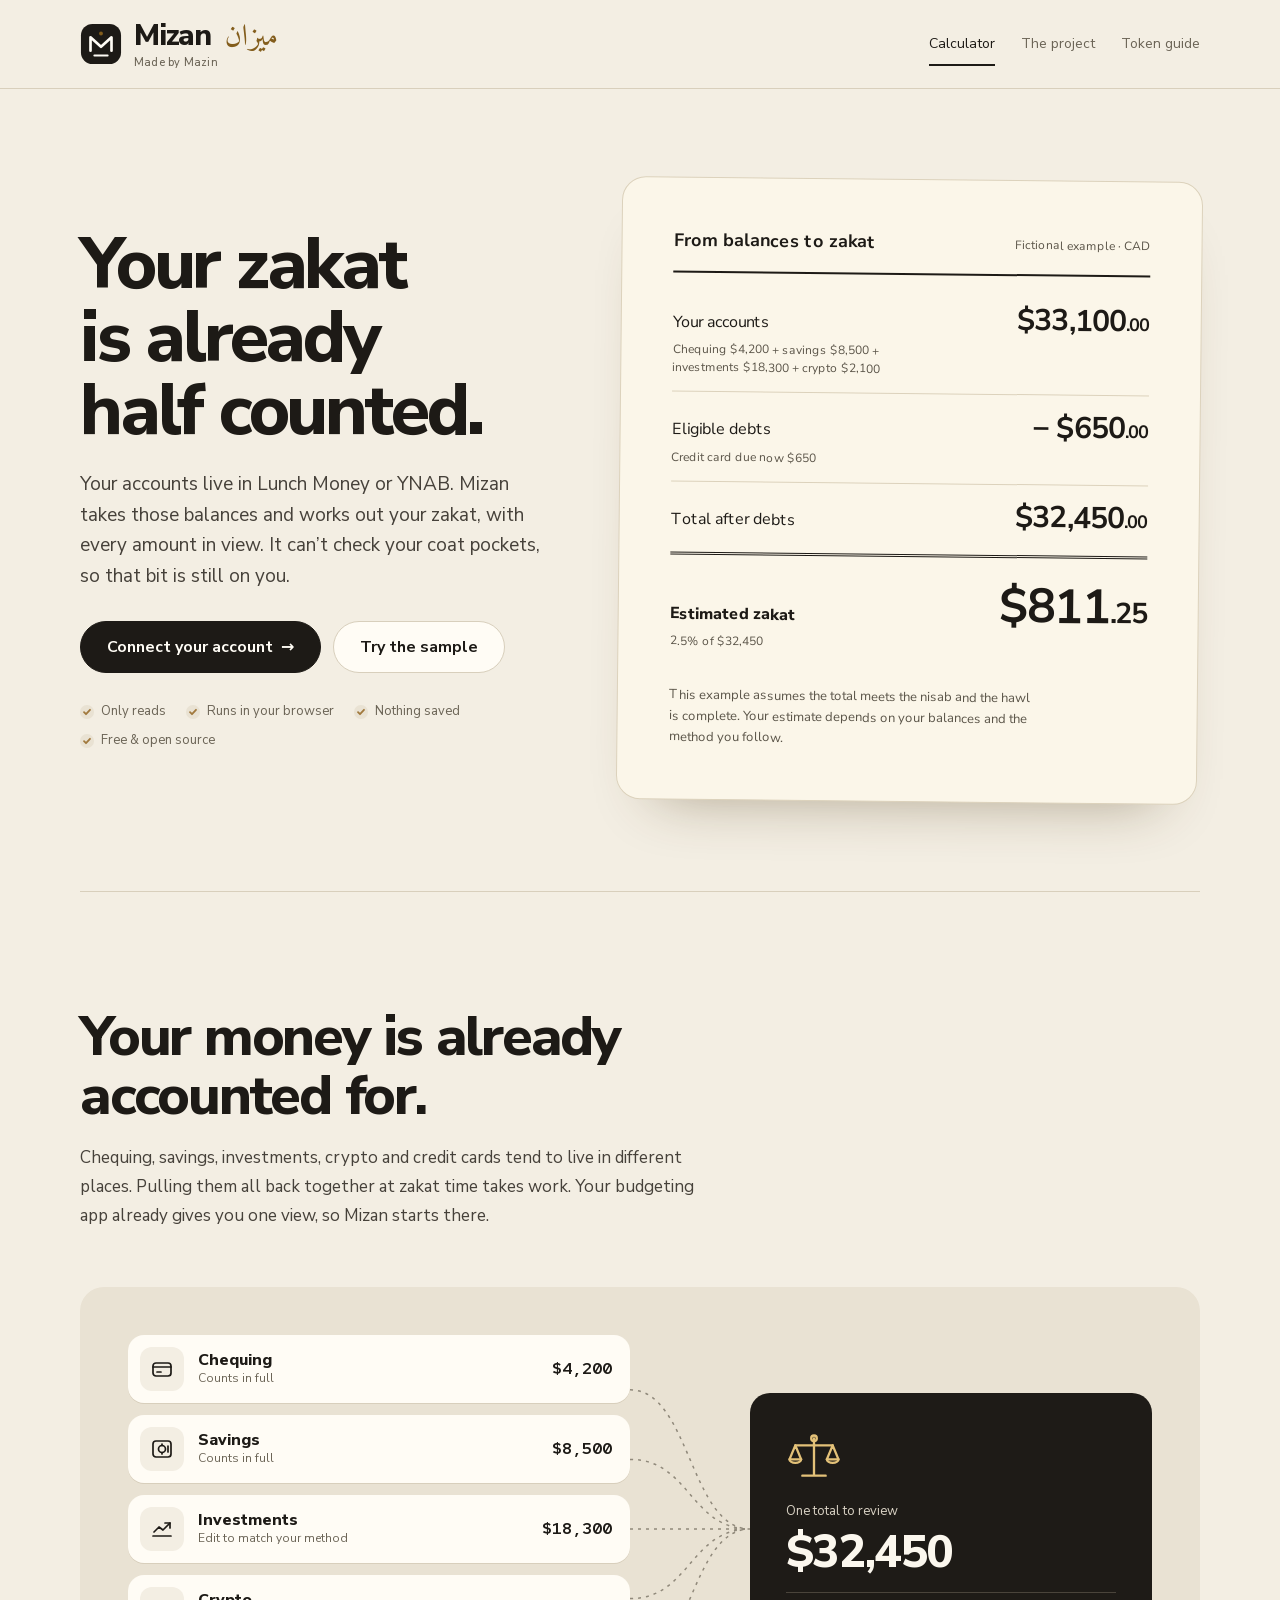
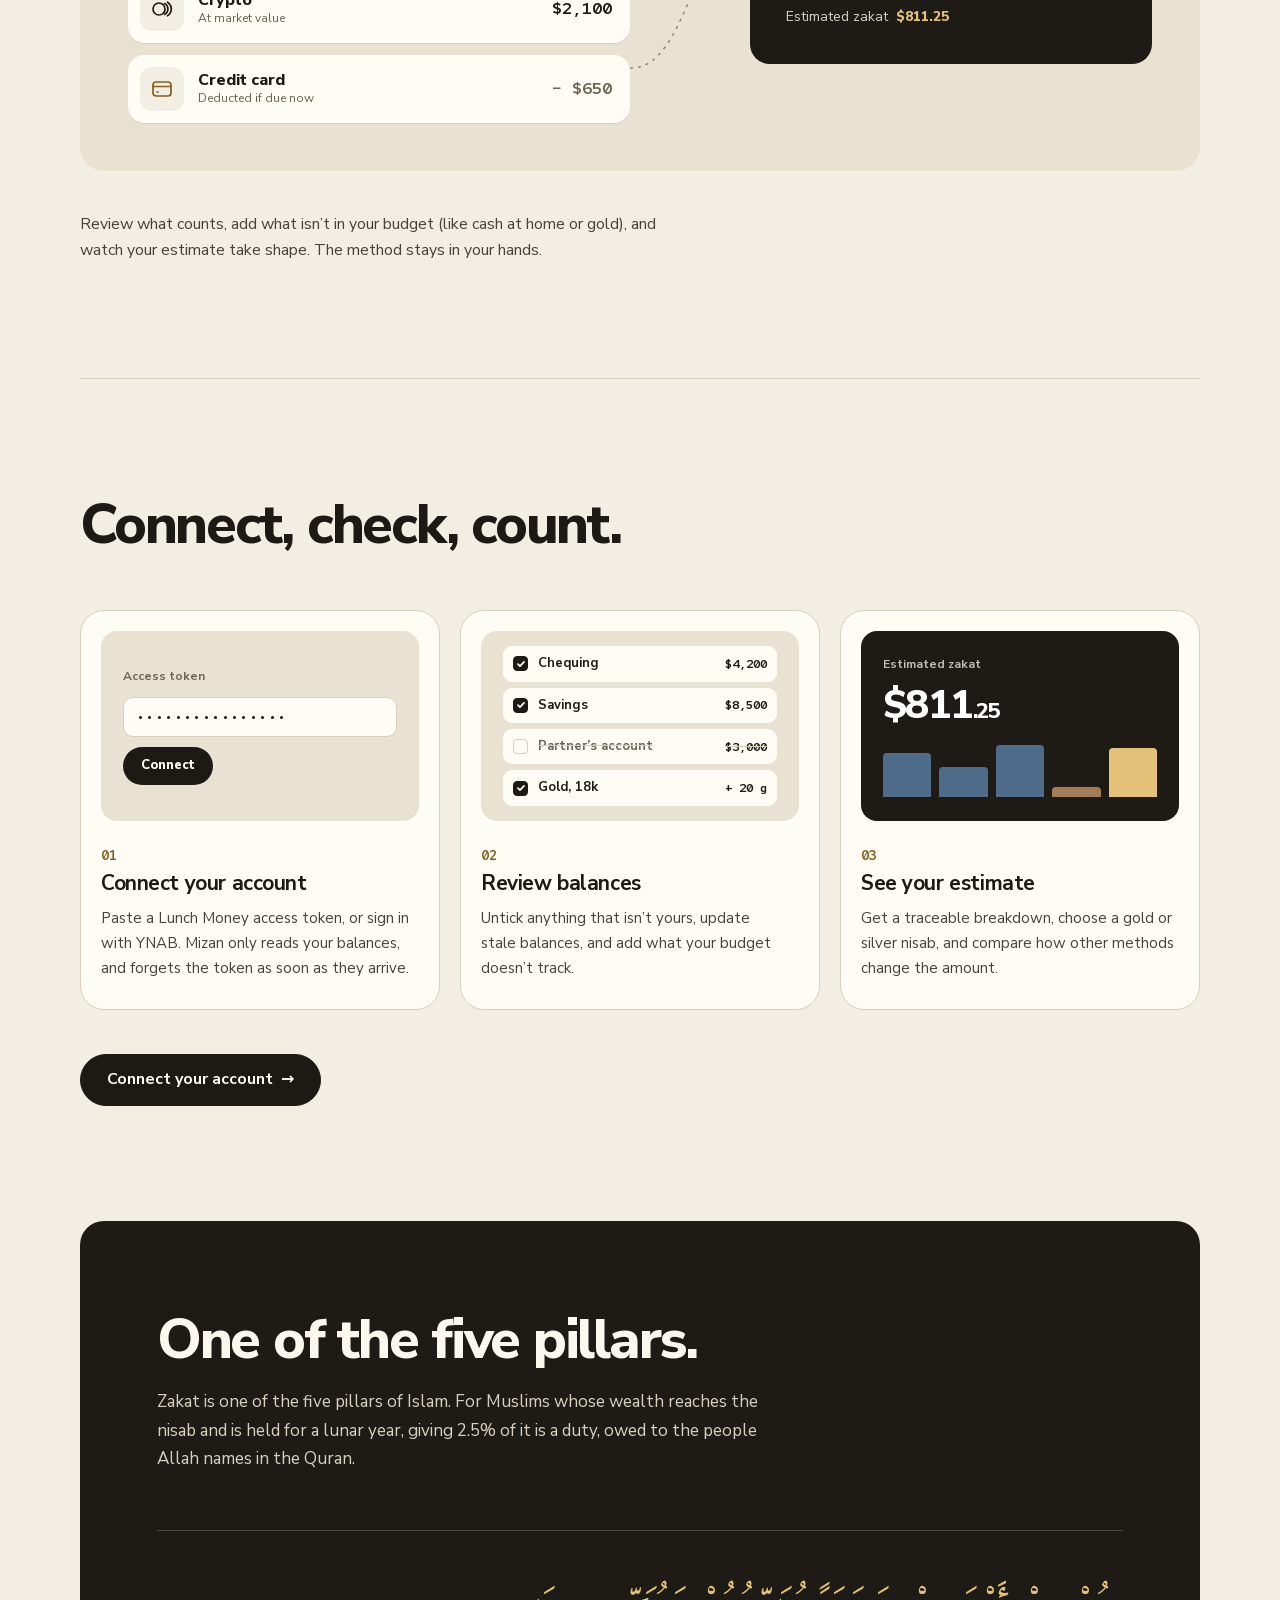
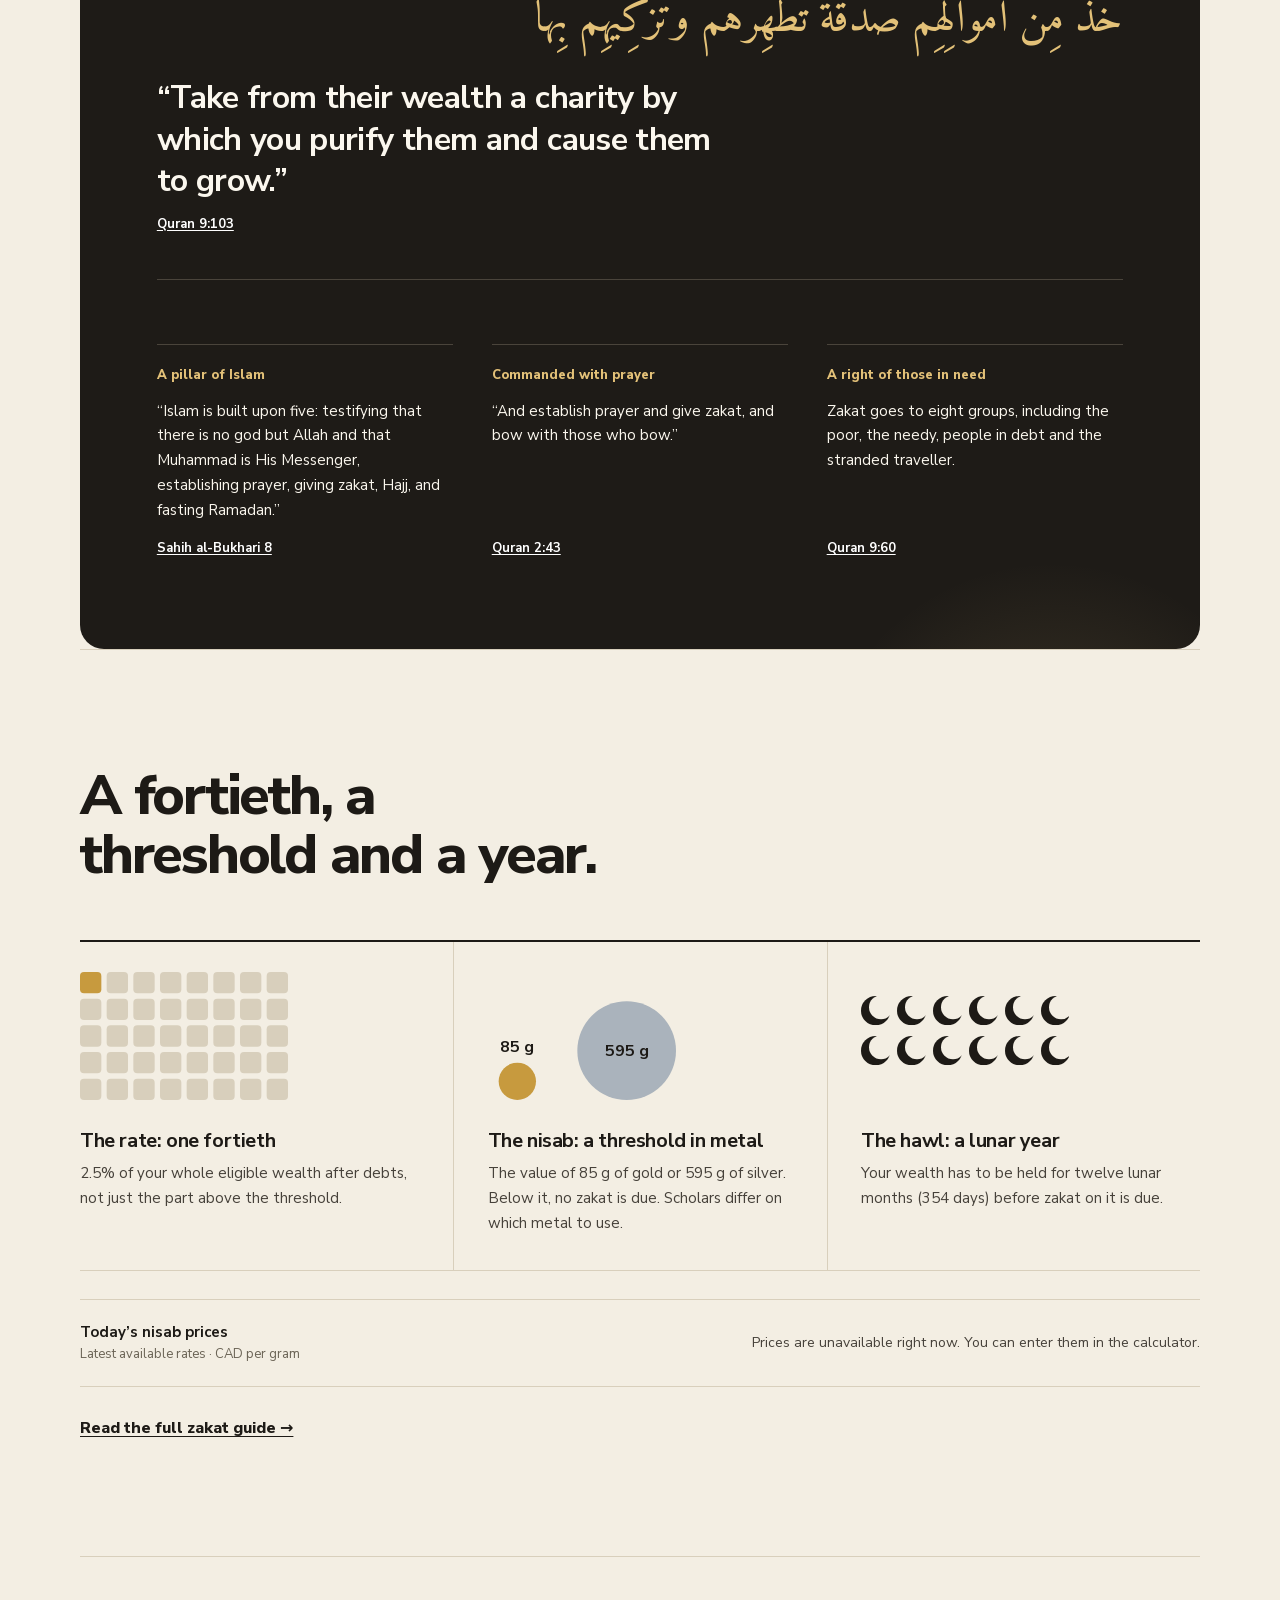
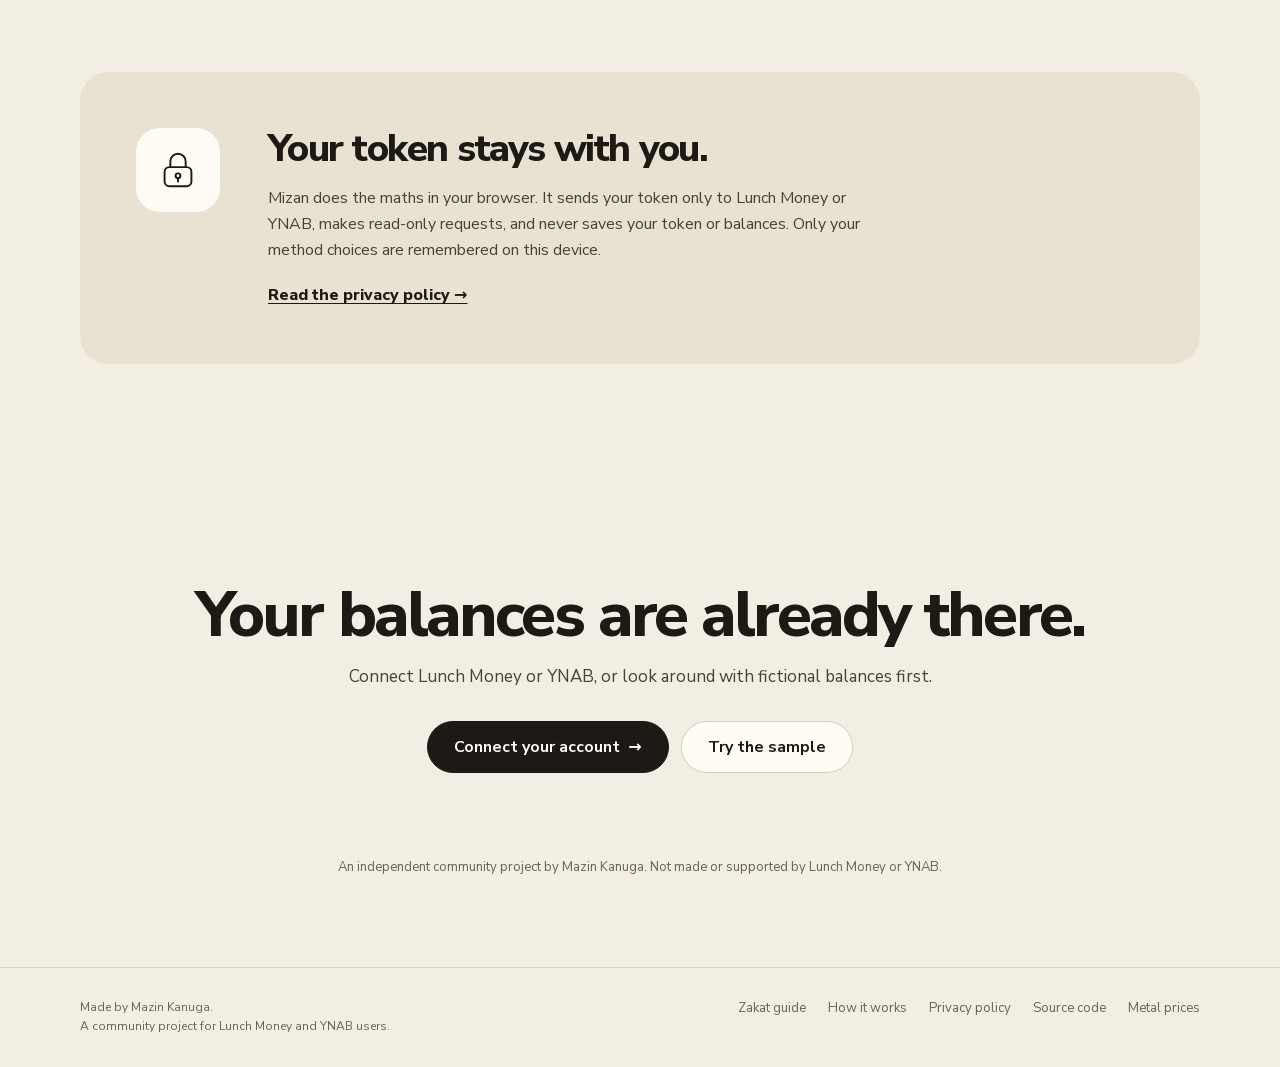
==== commit 0b896e36: "Give Mizan a warm ledger look and finish the estimate properly Replace the neutral greys with a pape" ====
--- a/index.html
+++ b/index.html
@@ -9,8 +9,8 @@
 <meta name="author" content="Mazin Kanuga">
 <meta name="description" content="Mizan is a zakat calculator for Lunch Money and YNAB users. It reads your balances and gets today's gold and silver prices. Read only. Your token goes only to the Lunch Money or YNAB API.">
 <meta name="color-scheme" content="light dark">
-<meta name="theme-color" content="#f5f5f2" media="(prefers-color-scheme: light)">
-<meta name="theme-color" content="#17191d" media="(prefers-color-scheme: dark)">
+<meta name="theme-color" content="#f3eee3" media="(prefers-color-scheme: light)">
+<meta name="theme-color" content="#191714" media="(prefers-color-scheme: dark)">
 <link rel="icon" href="data:image/svg+xml,%3Csvg%20xmlns%3D%22http%3A%2F%2Fwww.w3.org%2F2000%2Fsvg%22%20viewBox%3D%220%200%2044%2044%22%3E%3Crect%20x%3D%221%22%20y%3D%221%22%20width%3D%2242%22%20height%3D%2242%22%20rx%3D%2212%22%20fill%3D%22%23191919%22%2F%3E%3Cpath%20d%3D%22M11%2029V15L22%2025L33%2015V29M15%2034H29%22%20fill%3D%22none%22%20stroke%3D%22%23fff%22%20stroke-width%3D%222.8%22%20stroke-linecap%3D%22round%22%20stroke-linejoin%3D%22round%22%2F%3E%3Ccircle%20cx%3D%2222%22%20cy%3D%2211%22%20r%3D%222%22%20fill%3D%22%23e9c879%22%2F%3E%3C%2Fsvg%3E">
 <title>Mizan: zakat calculator for Lunch Money and YNAB</title>
 <link rel="stylesheet" href="styles.css">
@@ -20,7 +20,7 @@
 <header class="top"><div class="wrap top-inner">
   <a class="brand" href="./" aria-label="Mizan home">
     <svg class="brand-mark" viewBox="0 0 44 44" aria-hidden="true" focusable="false" fill="none"><rect x="1" y="1" width="42" height="42" rx="12" fill="currentColor"/><path d="M11 29V15L22 25L33 15V29" stroke="var(--on-deep)" stroke-width="2.8" stroke-linecap="round" stroke-linejoin="round"/><path d="M15 34H29" stroke="var(--on-deep)" stroke-width="2" stroke-linecap="round"/><circle cx="22" cy="11" r="2" fill="var(--accent)"/></svg>
-    <span class="brand-name">Mizan<span class="brand-sub">Made by Mazin</span></span>
+    <span class="brand-name">Mizan <span class="brand-ar" lang="ar">ميزان</span><span class="brand-sub">Made by Mazin</span></span>
   </a>
   <nav class="nav" aria-label="Main"><a href="index.html" aria-current="page">Calculator</a><a href="about.html">The project</a><a href="token-guide.html">Token guide</a></nav>
 </div></header>
@@ -28,23 +28,22 @@
   <section id="home" class="home" aria-labelledby="heroHead">
     <div class="hero">
       <div class="hero-copy">
-        <p class="kicker"><span class="kicker-dot" aria-hidden="true"></span>A zakat calculator for Lunch Money &amp; YNAB</p>
-        <h1 id="heroHead">Your zakat.<br>Made clear.</h1>
-        <p class="hero-lead">Your accounts are already in Lunch Money or YNAB. Use those same balances to calculate your zakat, with every amount in view.</p>
+        <h1 id="heroHead">Your zakat is already half counted.</h1>
+        <p class="hero-lead">Your accounts live in Lunch Money or YNAB. Mizan takes those balances and works out your zakat, with every amount in view. It can’t check your coat pockets, so that bit is still on you.</p>
         <div class="hero-actions">
           <a class="button primary cta-connect" href="#connect">Connect your account <span aria-hidden="true">→</span></a>
           <button type="button" id="sampleBtn" class="sample-start">Try the sample</button>
         </div>
         <p id="status" class="hero-status" role="status"></p>
         <ul class="trust-list" aria-label="How Mizan handles your data">
-          <li>Read-only</li><li>Runs in your browser</li><li>Nothing saved</li><li>Free &amp; open source</li>
+          <li>Only reads</li><li>Runs in your browser</li><li>Nothing saved</li><li>Free &amp; open source</li>
         </ul>
       </div>
       <div class="workspace" aria-label="Example zakat calculation">
         <div class="workspace-main">
           <div class="workspace-heading"><h2>From balances to zakat</h2><span>Fictional example · CAD</span></div>
           <div class="workspace-equation">
-            <div class="equation-line"><span>Lunch Money accounts <small>Chequing $4,200 + savings $8,500 + investments $18,300 + crypto $2,100</small></span><strong>$33,100<span>.00</span></strong></div>
+            <div class="equation-line"><span>Your accounts <small>Chequing $4,200 + savings $8,500 + investments $18,300 + crypto $2,100</small></span><strong>$33,100<span>.00</span></strong></div>
             <div class="equation-line"><span>Eligible debts <small>Credit card due now $650</small></span><strong>− $650<span>.00</span></strong></div>
             <div class="equation-line"><span>Total after debts</span><strong>$32,450<span>.00</span></strong></div>
             <div class="equation-line equation-total"><span>Estimated zakat <small>2.5% of $32,450</small></span><strong>$811<span>.25</span></strong></div>
@@ -56,7 +55,6 @@
 
     <section class="home-band accounts-band" aria-labelledby="accountsTitle">
       <div class="band-head">
-        <p class="band-kicker">Why Mizan</p>
         <h2 id="accountsTitle">Your money is already accounted for.</h2>
         <p>Chequing, savings, investments, crypto and credit cards tend to live in different places. Pulling them all back together at zakat time takes work. Your budgeting app already gives you one view, so Mizan starts there.</p>
       </div>
@@ -81,8 +79,7 @@
 
     <section class="home-band steps-band" aria-labelledby="stepsTitle">
       <div class="band-head">
-        <p class="band-kicker">How it works</p>
-        <h2 id="stepsTitle">Three steps. A few minutes.</h2>
+        <h2 id="stepsTitle">Connect, check, count.</h2>
       </div>
       <ol class="step-cards">
         <li>
@@ -93,7 +90,7 @@
           </div>
           <span class="step-num">01</span>
           <h3>Connect your account</h3>
-          <p>Paste a Lunch Money or YNAB access token. Mizan only reads your balances, and forgets the token as soon as they arrive.</p>
+          <p>Paste a Lunch Money access token, or sign in with YNAB. Mizan only reads your balances, and forgets the token as soon as they arrive.</p>
         </li>
         <li>
           <div class="step-illo illo-review" aria-hidden="true">
@@ -123,8 +120,7 @@
     <section class="home-band why-band" aria-labelledby="whyTitle">
       <div class="why-inner">
         <div class="band-head">
-          <p class="band-kicker">Why zakat</p>
-          <h2 id="whyTitle">An obligation, not a nice-to-have.</h2>
+            <h2 id="whyTitle">One of the five pillars.</h2>
           <p>Zakat is one of the five pillars of Islam. For Muslims whose wealth reaches the nisab and is held for a lunar year, giving 2.5% of it is a duty, owed to the people Allah names in the Quran.</p>
         </div>
         <figure class="ayah">
@@ -154,13 +150,21 @@
 
     <section class="home-band basics-band" aria-labelledby="basicsTitle">
       <div class="band-head">
-        <p class="band-kicker">The basics</p>
-        <h2 id="basicsTitle">Three ideas behind every calculation.</h2>
+        <h2 id="basicsTitle">A fortieth, a threshold and a year.</h2>
       </div>
-      <div class="basics-grid">
-        <div class="basic"><span class="basic-figure">2.5%</span><h3>The rate</h3><p>Of your whole eligible wealth after debts, not just the part above the threshold.</p></div>
-        <div class="basic"><span class="basic-figure">Nisab</span><h3>The threshold</h3><p>The value of 85 g of gold or 595 g of silver. Below it, no zakat is due. Scholars differ on which metal to use.</p></div>
-        <div class="basic"><span class="basic-figure">Hawl</span><h3>The year</h3><p>Your wealth has to be held for one lunar year (354 days) before zakat on it is due.</p></div>
+      <div class="basics-ledger">
+        <div class="basic">
+          <svg class="basic-art" viewBox="0 0 156 96" aria-hidden="true" focusable="false"><rect class="cell on" x="0" y="0" width="16" height="16" rx="3"/><rect class="cell" x="20" y="0" width="16" height="16" rx="3"/><rect class="cell" x="40" y="0" width="16" height="16" rx="3"/><rect class="cell" x="60" y="0" width="16" height="16" rx="3"/><rect class="cell" x="80" y="0" width="16" height="16" rx="3"/><rect class="cell" x="100" y="0" width="16" height="16" rx="3"/><rect class="cell" x="120" y="0" width="16" height="16" rx="3"/><rect class="cell" x="140" y="0" width="16" height="16" rx="3"/><rect class="cell" x="0" y="20" width="16" height="16" rx="3"/><rect class="cell" x="20" y="20" width="16" height="16" rx="3"/><rect class="cell" x="40" y="20" width="16" height="16" rx="3"/><rect class="cell" x="60" y="20" width="16" height="16" rx="3"/><rect class="cell" x="80" y="20" width="16" height="16" rx="3"/><rect class="cell" x="100" y="20" width="16" height="16" rx="3"/><rect class="cell" x="120" y="20" width="16" height="16" rx="3"/><rect class="cell" x="140" y="20" width="16" height="16" rx="3"/><rect class="cell" x="0" y="40" width="16" height="16" rx="3"/><rect class="cell" x="20" y="40" width="16" height="16" rx="3"/><rect class="cell" x="40" y="40" width="16" height="16" rx="3"/><rect class="cell" x="60" y="40" width="16" height="16" rx="3"/><rect class="cell" x="80" y="40" width="16" height="16" rx="3"/><rect class="cell" x="100" y="40" width="16" height="16" rx="3"/><rect class="cell" x="120" y="40" width="16" height="16" rx="3"/><rect class="cell" x="140" y="40" width="16" height="16" rx="3"/><rect class="cell" x="0" y="60" width="16" height="16" rx="3"/><rect class="cell" x="20" y="60" width="16" height="16" rx="3"/><rect class="cell" x="40" y="60" width="16" height="16" rx="3"/><rect class="cell" x="60" y="60" width="16" height="16" rx="3"/><rect class="cell" x="80" y="60" width="16" height="16" rx="3"/><rect class="cell" x="100" y="60" width="16" height="16" rx="3"/><rect class="cell" x="120" y="60" width="16" height="16" rx="3"/><rect class="cell" x="140" y="60" width="16" height="16" rx="3"/><rect class="cell" x="0" y="80" width="16" height="16" rx="3"/><rect class="cell" x="20" y="80" width="16" height="16" rx="3"/><rect class="cell" x="40" y="80" width="16" height="16" rx="3"/><rect class="cell" x="60" y="80" width="16" height="16" rx="3"/><rect class="cell" x="80" y="80" width="16" height="16" rx="3"/><rect class="cell" x="100" y="80" width="16" height="16" rx="3"/><rect class="cell" x="120" y="80" width="16" height="16" rx="3"/><rect class="cell" x="140" y="80" width="16" height="16" rx="3"/></svg>
+          <h3>The rate: one fortieth</h3><p>2.5% of your whole eligible wealth after debts, not just the part above the threshold.</p>
+        </div>
+        <div class="basic">
+          <svg class="basic-art" viewBox="0 0 156 96" aria-hidden="true" focusable="false"><circle class="disc-gold" cx="22" cy="82" r="14"/><text class="disc-label" x="22" y="60" text-anchor="middle">85 g</text><circle class="disc-silver" cx="104" cy="59" r="37"/><text class="disc-on" x="104" y="63" text-anchor="middle">595 g</text></svg>
+          <h3>The nisab: a threshold in metal</h3><p>The value of 85 g of gold or 595 g of silver. Below it, no zakat is due. Scholars differ on which metal to use.</p><p class="basic-today" id="homeNisab"></p>
+        </div>
+        <div class="basic">
+          <svg class="basic-art" viewBox="0 0 156 96" aria-hidden="true" focusable="false"><defs><mask id="crescentCut"><rect width="22" height="22" fill="#fff"/><circle cx="15" cy="8.5" r="9" fill="#000"/></mask><symbol id="crescent" viewBox="0 0 22 22" width="22" height="22"><circle class="moon" cx="11" cy="11" r="11" fill="currentColor" mask="url(#crescentCut)"/></symbol></defs><use href="#crescent" x="0" y="18"/><use href="#crescent" x="27" y="18"/><use href="#crescent" x="54" y="18"/><use href="#crescent" x="81" y="18"/><use href="#crescent" x="108" y="18"/><use href="#crescent" x="135" y="18"/><use href="#crescent" x="0" y="48"/><use href="#crescent" x="27" y="48"/><use href="#crescent" x="54" y="48"/><use href="#crescent" x="81" y="48"/><use href="#crescent" x="108" y="48"/><use href="#crescent" x="135" y="48"/></svg>
+          <h3>The hawl: a lunar year</h3><p>Your wealth has to be held for twelve lunar months (354 days) before zakat on it is due.</p>
+        </div>
       </div>
       <div class="price-preview" aria-live="polite"><div><strong>Today’s nisab prices</strong><span>Latest available rates · CAD per gram</span></div><p id="homeMetalPrices">Loading prices…</p></div>
       <p class="band-link"><a href="zakat-guide.html">Read the full zakat guide <span aria-hidden="true">→</span></a></p>
@@ -178,7 +182,7 @@
     </section>
 
     <section class="final-cta" aria-labelledby="finalTitle">
-      <h2 id="finalTitle">Ready to see your zakat?</h2>
+      <h2 id="finalTitle">Your balances are already there.</h2>
       <p>Connect Lunch Money or YNAB, or look around with fictional balances first.</p>
       <div class="hero-actions"><a class="button primary cta-connect" href="#connect">Connect your account <span aria-hidden="true">→</span></a><button type="button" class="sample-start">Try the sample</button></div>
       <p id="finalStatus" class="hero-status" role="status"></p>
@@ -230,7 +234,7 @@
     <nav class="progress" aria-label="Calculation steps"><span>✓ 01 Connected</span><span class="divider" aria-hidden="true">/</span><button type="button" id="reviewStep" aria-controls="reviewView" aria-current="step">02 Review balances</button><span class="divider" aria-hidden="true">/</span><button type="button" id="estimateStep" aria-controls="estimateView">03 Your estimate</button></nav>
     <div class="warn" id="dataWarn" hidden></div>
     <section id="reviewView" class="flow-view" aria-labelledby="reviewHead">
-      <div class="view-head"><h1 id="reviewHead" tabindex="-1">Check your balances.</h1><p class="note">These came from <span class="provider-name">Lunch Money</span>. Uncheck anything that doesn't belong in your zakat, and update any balance that's out of date.</p></div>
+      <div class="view-head"><h1 id="reviewHead" tabindex="-1">Check your balances.</h1><p class="note">These are your <span class="provider-name">Lunch Money</span> balances. Uncheck anything that doesn't belong in your zakat, and update any balance that's out of date.</p></div>
       <div class="review-layout">
         <div class="review-main">
           <div class="review-warnings"><div class="warn" id="staleWarn" hidden></div></div>
@@ -284,6 +288,7 @@
             <div class="warn" id="priceWarn" hidden></div><p class="note">Prices in <span class="cur"></span> per gram of pure metal.</p>
             <div class="fields"><div class="field"><label for="goldPrice">Gold price per gram</label><input type="number" id="goldPrice" step="0.001" min="0"></div><div class="field"><label for="silverPrice">Silver price per gram</label><input type="number" id="silverPrice" step="0.0001" min="0"></div><div class="field"><label for="silverGramsNisab">Silver nisab (grams)</label><input type="number" id="silverGramsNisab" value="595" step="0.01" min="0" data-save></div><div class="field"><label for="goldGramsNisab">Gold nisab (grams)</label><input type="number" id="goldGramsNisab" value="85" step="0.01" min="0" data-save></div></div><p class="note price-info" id="priceInfo"></p>
           </details>
+          <div class="reset-row"><button type="button" class="link-button small" id="reset">Reset my method choices</button><p class="note">Only your method preferences are saved. Your balances and token are not.</p></div>
           </div></details>
           <details class="disclosure" id="comparison"><summary><span>How other methods compare<span class="note">See the amounts for each method</span></span></summary><div id="methodChart" class="method-chart" aria-label="Select a calculation method"></div><details class="ledger-detail"><summary>View the comparison table</summary><div class="scroll" tabindex="0" role="region" aria-label="Method comparison"><table><thead><tr><th>Nisab</th><th>Mortgage</th><th class="num">Threshold</th><th class="num">Net wealth</th><th class="num">Zakat</th></tr></thead><tbody id="methodRows"></tbody></table></div></details></details>
           <div class="view-actions"><button type="button" id="backToReview" class="link-button">Edit my balances</button></div>
@@ -301,7 +306,12 @@
         <div class="chart-legend"><span><i class="complete-dot"></i>Complete total</span><span><i class="partial-dot"></i>Partial subtotal</span><span id="thresholdLegend"></span></div>
         <details class="ledger-detail"><summary>View monthly amounts &amp; coverage</summary><p id="hawlSummary"></p><div class="scroll" tabindex="0" role="region" aria-label="Monthly balance history"><table><thead><tr><th>Month</th><th class="num">Known total</th><th class="barcell"><span class="sr">Compared with the nisab</span></th></tr></thead><tbody id="hawlRows"></tbody></table></div><p class="note">Partial rows are not classified against the nisab. <a href="zakat-guide.html#hawl" target="_blank" rel="noopener">Read about the hawl</a></p></details>
       </section>
-      <div class="reset-row"><button type="button" class="link-button small" id="reset">Reset my method choices</button><p class="note">Only your method preferences are saved. Your balances and token are not.</p></div>
+      <section class="estimate-close" aria-labelledby="closeTitle">
+        <h2 id="closeTitle">That’s your estimate.</h2>
+        <p>May Allah accept it from you. Before you pay, confirm that your hawl is complete and that the method fits the one you follow.</p>
+        <div class="close-actions"><button type="button" id="copySummary" class="primary">Copy summary</button><button type="button" id="printSummary">Print</button><a href="zakat-guide.html#who" target="_blank" rel="noopener">Who receives zakat <span aria-hidden="true">→</span></a></div>
+        <p id="copyStatus" class="note" role="status"></p>
+      </section>
     </section>
   </div>
 </main>
@@ -399,6 +409,8 @@
       var date = value ? new Date(value) : null;
       return date && !isNaN(date.getTime()) ? "updated " + date.toLocaleString() : "quote time unavailable";
     };
+    var whole = new Intl.NumberFormat(undefined, { style: "currency", currency: "CAD", maximumFractionDigits: 0 });
+    $("homeNisab").textContent = "Today that is about " + whole.format(prices.gold * 85) + " in gold, or " + whole.format(prices.silver * 595) + " in silver.";
     el.textContent = "Gold " + format(prices.gold, 3) + " (" + quoteTime(prices.goldUpdatedAt) + ") · Silver " + format(prices.silver, 4) + " (" + quoteTime(prices.silverUpdatedAt) + ") per gram · Fetched " + fetchedAt.toLocaleString() + " · gold-api.com";
   }
 
@@ -651,7 +663,7 @@
     };
     return metalPrices("cad").then(function (prices) {
       return {
-        generated: todayIso(), budget: "Sample budget", currency: "cad", months: months, sample: true, provider: "Lunch Money", prices: prices, warnings: [],
+        generated: todayIso(), budget: "Sample budget", currency: "cad", months: months, sample: true, provider: "sample", prices: prices, warnings: [],
         accounts: [
           { key: "s1", name: "Sample Bank Chequing", amount: 4200, status: "active", updated: todayIso(), note: "", include: true, history: grow(2500, 150, 4200) },
           { key: "s2", name: "Sample Bank Savings", amount: 8500, status: "active", updated: todayIso(), note: "", include: true, history: grow(5000, 300, 8500) },
@@ -673,7 +685,7 @@
   // The calculator
   // ---------------------------------------------------------------------------
 
-  var D, money, price, accountRows, debtRows;
+  var D, money, price, accountRows, debtRows, summaryText = "";
   var METAL = { silver: "Silver", gold: "Gold" };
   var MORTGAGE = { none: "Not deducted", next: "Next payment", year: "Next 12 months" };
 
@@ -706,7 +718,7 @@
     accountRows = buildRows(D.accounts, "accountRows");
     debtRows = buildRows(D.debts, "debtRows");
     $("noDebts").hidden = D.debts.length > 0;
-    $("mortgageInfo").textContent = D.mortgages.length ? "A mortgage was found in " + D.provider + ". Enter only the amount you can deduct; the full balance is not deducted automatically." : "";
+    $("mortgageInfo").textContent = D.mortgages.length ? "A mortgage was found in " + (D.sample ? "the sample data" : D.provider) + ". Enter only the amount you can deduct; the full balance is not deducted automatically." : "";
     var stale = accountRows.concat(debtRows).filter(function (r) { return r.stale && r.data.include && r.data.amount; })
       .map(function (r) { return r.data.name; });
     $("staleWarn").hidden = !stale.length;
@@ -1035,6 +1047,20 @@
     $("lines").innerHTML = lines.map(function (l) { return "<p>" + l + "</p>"; }).join("");
     $("metalValue").textContent = !t.assetsReady ? "Add the missing metal prices on Your estimate to value your gold and silver." : (t.goldValue || t.silverValue)
       ? "Value of your gold: " + money.format(t.goldValue) + ". Value of your silver: " + money.format(t.silverValue) + "." : "";
+
+    var methodText = METAL[metal] + " nisab, " + (mode === "none" ? "no mortgage deduction" : "mortgage: " + MORTGAGE[mode].toLowerCase());
+    summaryText = !t.ready ? "" : [
+      "Zakat estimate from Mizan, " + fdate(todayIso()),
+      "Estimated zakat: " + money.format(t.due),
+      "Zakat assets: " + money.format(t.assets),
+      "Less debts due now: " + money.format(t.debts) + (t.mortgage ? ", and the mortgage: " + money.format(t.mortgage) : ""),
+      "Total after debts: " + money.format(t.net),
+      METAL[metal] + " nisab: " + money.format(t.nisab) + " (" + t.grams + " g at " + price.format(t.unit) + " a gram)",
+      "Method: " + methodText,
+      "This is an estimate. It assumes the hawl is complete."
+    ].join("\n");
+    $("copySummary").disabled = !t.ready;
+    $("copyStatus").textContent = "";
 
     renderCalculation(t);
     var rows = "", methods = [];
@@ -1224,6 +1250,30 @@
     document.querySelector("input[name=mortgage][value=none]").checked = true;
     render();
   });
+  // The summary is plain text built from the same totals as the page. Nothing is sent anywhere.
+  $("copySummary").addEventListener("click", function () {
+    var done = function (text) { $("copyStatus").textContent = text; };
+    if (!summaryText) return;
+    // Older way, for browsers that refuse the clipboard API: select the text in a field, then copy it.
+    var fallback = function () {
+      var field = document.createElement("textarea"), ok = false;
+      field.value = summaryText;
+      field.setAttribute("readonly", "");
+      field.className = "sr";
+      document.body.appendChild(field);
+      field.select();
+      try { ok = document.execCommand("copy"); } catch (e) { ok = false; }
+      document.body.removeChild(field);
+      $("copySummary").focus({ preventScroll: true });
+      done(ok ? "Summary copied." : "The browser blocked copying. Use Print instead.");
+    };
+    if (!navigator.clipboard || !navigator.clipboard.writeText) { fallback(); return; }
+    navigator.clipboard.writeText(summaryText).then(function () { done("Summary copied."); }, fallback);
+  });
+  $("printSummary").addEventListener("click", function () {
+    $("resultBreakdown").open = true;
+    window.print();
+  });
   $("historyCursor").addEventListener("input", function () {
     historySelection = num($("historyCursor"));
     updateHistorySelection();
--- a/styles.css
+++ b/styles.css
@@ -2358,3 +2358,121 @@
 .ynab-connect .hero-status:empty { display:none; }
 .ynab-facts { justify-self:stretch; list-style:none; margin:10px 0 0; padding:18px 0 0; border-top:1px solid var(--line); display:grid; gap:8px; font-size:14px; }
 .aside-links { margin:0; font-size:14px; font-weight:700; }
+
+/* ---------------------------------------------------------------------------
+   Warm ledger: a paper ground, gold and silver as the two metals, ruled figures.
+   This block is last, so its tokens replace the neutral greys above.
+   --------------------------------------------------------------------------- */
+@font-face {
+  font-family:'Mizan Arabic';
+  src:url('fonts/arabic.woff2') format('woff2');
+  font-display:swap;
+  unicode-range:U+0600-06FF
+}
+:root {
+  --bg:#f3eee3; --card:#fffcf5; --panel:#e9e2d3; --ink:#1d1a16; --text:#46413a; --muted:#6b6456; --line:#d8cfbc;
+  --deep:#1d1a16; --hover:#46413a; --on-deep:#fffcf5; --accent:#835d1c; --warn-bg:#f8efd8; --warn-ink:#6f5215;
+  --inkwell:#1e1b17; --inkwell-2:#2a2621; --inkwell-line:#4a443b; --on-inkwell:#fbf7ee; --on-inkwell-soft:#d8d1c3;
+  --gold:#e3c178; --silver:#c5ccd3; --gold-fill:#c79a3e; --silver-fill:#aab3bc;
+  --paper:#fbf6e9; --paper-line:#dcd2bc; --paper-ink:#1d1a16; --paper-soft:#5a5448;
+}
+@media(prefers-color-scheme:dark) {
+  :root {
+    --bg:#191714; --card:#24211d; --panel:#312d27; --ink:#f8f4eb; --text:#e1dcd1; --muted:#beb7a9; --line:#4d483f;
+    --deep:#f5f0e6; --hover:#d6d0c3; --on-deep:#1c1a17; --accent:#dcc391; --warn-bg:#352e1e; --warn-ink:#ead7a6;
+    --gold-fill:#e3c178; --silver-fill:#c5ccd3;
+  }
+}
+::selection { background:color-mix(in srgb,var(--gold-fill) 38%,transparent); color:var(--ink); }
+input,textarea { caret-color:var(--accent); }
+a { text-underline-offset:.18em; }
+table,.num,.equation-line strong,.account-tiles strong { font-variant-numeric:tabular-nums; }
+
+/* Wordmark: the name in both scripts */
+.brand-ar { margin-left:.24em; color:var(--accent); font:400 1em/1 'Mizan Arabic',serif; letter-spacing:0; }
+
+/* Hero: the example is a page from a ledger */
+.hero-copy h1 { max-width:11ch; font-size:clamp(44px,5.6vw,76px); text-wrap:balance; }
+.hero-lead { max-width:42ch; }
+.band-head h2,.final-cta h2,.privacy-card h2 { text-wrap:balance; }
+.workspace,.hero .workspace { background:var(--paper); color:var(--paper-ink); border:1px solid var(--paper-line); box-shadow:0 34px 60px -40px rgba(70,50,15,.45); }
+.workspace-heading { border-bottom:2px solid var(--paper-ink); padding-bottom:18px; }
+.workspace-heading h2,.equation-total,.equation-line strong { color:var(--paper-ink); }
+.workspace-heading span,.workspace-note,.equation-total small,.equation-line>span small { color:var(--paper-soft); }
+.equation-line { color:var(--paper-ink); border-color:var(--paper-line); }
+.equation-line:nth-last-child(2) { border-bottom:0; }
+.equation-total { margin-top:4px; padding-top:20px; border-top:3px double var(--paper-ink); }
+
+/* Dark surfaces share one warm charcoal */
+.flow-result,.illo-estimate,.why-inner,.calculator-page .estimate-layout>.result { background:var(--inkwell); }
+.flow-result { color:var(--on-inkwell-soft); border-radius:20px; }
+.flow-illo { border-radius:24px; }
+.result-mark,.why-inner .proof-tag { color:var(--gold); }
+.flow-result strong { color:var(--on-inkwell); }
+.flow-result-zakat { border-color:var(--inkwell-line); }
+.flow-result-zakat b { color:var(--gold); font:800 1em var(--font); font-variant-numeric:tabular-nums; }
+.mini-bars i.tot { background:var(--gold); }
+.why-inner { color:var(--on-inkwell-soft); border-radius:24px; }
+.why-inner::before { background:radial-gradient(circle,color-mix(in srgb,var(--gold) 16%,transparent),transparent 65%); }
+.why-inner .band-head h2,.ayah blockquote p { color:var(--on-inkwell); }
+.why-inner .band-head p { color:var(--on-inkwell-soft); }
+.ayah { border-color:var(--inkwell-line); }
+.ayah-ar { color:var(--gold); font-family:'Mizan Arabic',"Geeza Pro","Noto Naskh Arabic",serif; line-height:1.9; }
+.proof-grid { gap:clamp(20px,3vw,40px); }
+.proof { padding:20px 0 0; background:none; border-top:1px solid var(--inkwell-line); border-radius:0; }
+.proof-tag { margin-bottom:12px; padding:0; background:none; font-size:13px; }
+.proof blockquote p { color:var(--on-inkwell); }
+.calculator-page .result-breakdown,.calculator-page .result-context { border-color:var(--inkwell-line); }
+@media(prefers-color-scheme:dark) {
+  .why-inner,.flow-result,.calculator-page .estimate-layout>.result { box-shadow:inset 0 0 0 1px var(--inkwell-line); }
+}
+
+/* The basics, drawn: one fortieth, the two weights to scale, twelve moons */
+.basics-ledger { display:grid; grid-template-columns:repeat(3,minmax(0,1fr)); border-top:2px solid var(--ink); border-bottom:1px solid var(--line); }
+.basics-ledger .basic { padding:30px clamp(18px,2.6vw,34px) 34px; background:none; border:0; border-left:1px solid var(--line); border-radius:0; }
+.basics-ledger .basic:first-child { padding-left:0; border-left:0; }
+.basic-art { display:block; width:208px; max-width:100%; height:128px; margin-bottom:28px; }
+.basics-ledger h3 { margin:0 0 8px; font-size:20px; letter-spacing:-.02em; }
+.basics-ledger p { margin:0; font-size:15px; line-height:1.65; }
+.basics-ledger .basic-today { margin-top:12px; color:var(--ink); font-weight:700; font-variant-numeric:tabular-nums; }
+.basic-today:empty { display:none; }
+.basic-art .cell { fill:var(--line); }
+.basic-art .cell.on,.basic-art .disc-gold { fill:var(--gold-fill); }
+.basic-art .disc-silver { fill:var(--silver-fill); }
+.basic-art { color:var(--ink); }
+.basic-art text { font:700 12px var(--font); }
+.basic-art .disc-label { fill:var(--ink); }
+.basic-art .disc-on { fill:#1d1a16; }
+
+/* The estimate: one figure, then a proper ending */
+.calculator-page .result .due { font:800 clamp(46px,6.4vw,80px)/1.02 var(--font); letter-spacing:-.04em; font-variant-numeric:tabular-nums; }
+.calculator-page .result .due.incomplete { font-size:clamp(32px,4vw,48px); }
+.method-content .reset-row { margin-top:22px; padding-top:20px; }
+.estimate-close { max-width:850px; margin-top:clamp(40px,6vw,72px); padding-top:clamp(28px,4vw,44px); border-top:3px double var(--ink); }
+.estimate-close h2 { margin:0 0 12px; font:800 clamp(28px,3vw,40px)/1.1 var(--font); letter-spacing:-.04em; }
+.estimate-close>p { max-width:58ch; margin:0; font-size:17px; }
+.close-actions { display:flex; flex-wrap:wrap; align-items:center; gap:12px 16px; margin-top:24px; }
+.close-actions button { min-height:50px; padding:12px 24px; }
+.close-actions a { margin-left:6px; font-weight:800; }
+.estimate-close #copyStatus { min-height:1.6em; margin:12px 0 0; }
+
+@media(max-width:1000px) {
+  .basics-ledger { grid-template-columns:1fr; }
+  .basics-ledger .basic,.basics-ledger .basic:first-child { padding:26px 0 28px; border-left:0; border-top:1px solid var(--line); }
+  .basic-art { width:156px; height:96px; margin-bottom:20px; }
+  .basics-ledger .basic:first-child { border-top:0; }
+}
+@media(max-width:760px) {
+  .hero-copy h1 { max-width:none; font-size:clamp(40px,11vw,56px); }
+  .close-actions button { flex:1 1 auto; }
+  .close-actions a { flex:1 0 100%; margin:4px 0 0; }
+}
+
+/* Print: the estimate and its working, without the controls */
+@media print {
+  :root { --bg:#fff; --card:#fff; --panel:#fff; --ink:#000; --text:#111; --muted:#444; --line:#bbb; }
+  .top,.foot,.skip-link,.progress,.connected,.view-actions,.close-actions,.reset-row,#copyStatus,#historyCursor,.chart-help,.warn { display:none!important; }
+  .calculator-page .estimate-layout>.result { background:#fff; color:#000; box-shadow:none; border:2px solid #000; }
+  .calculator-page .result *,.calculator-page .result .due { color:#000!important; }
+  .estimate-close { break-inside:avoid; }
+}
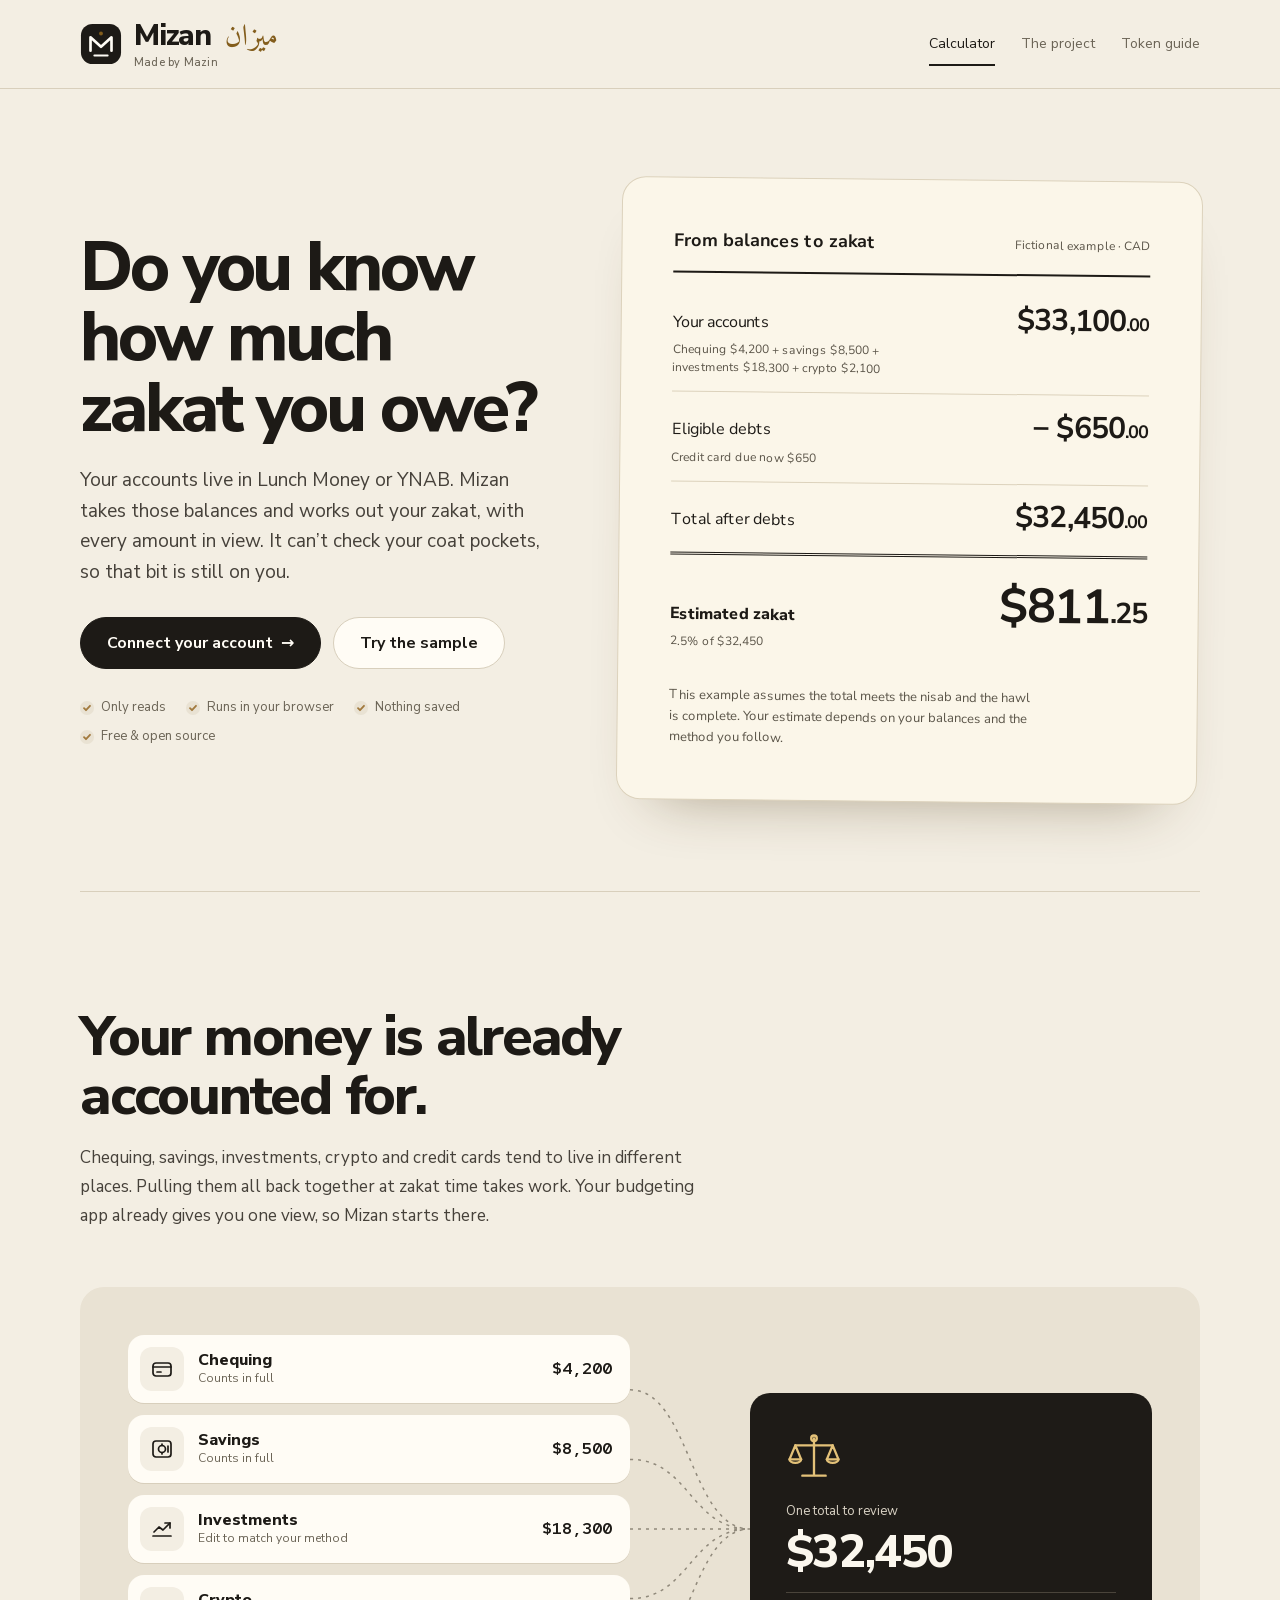
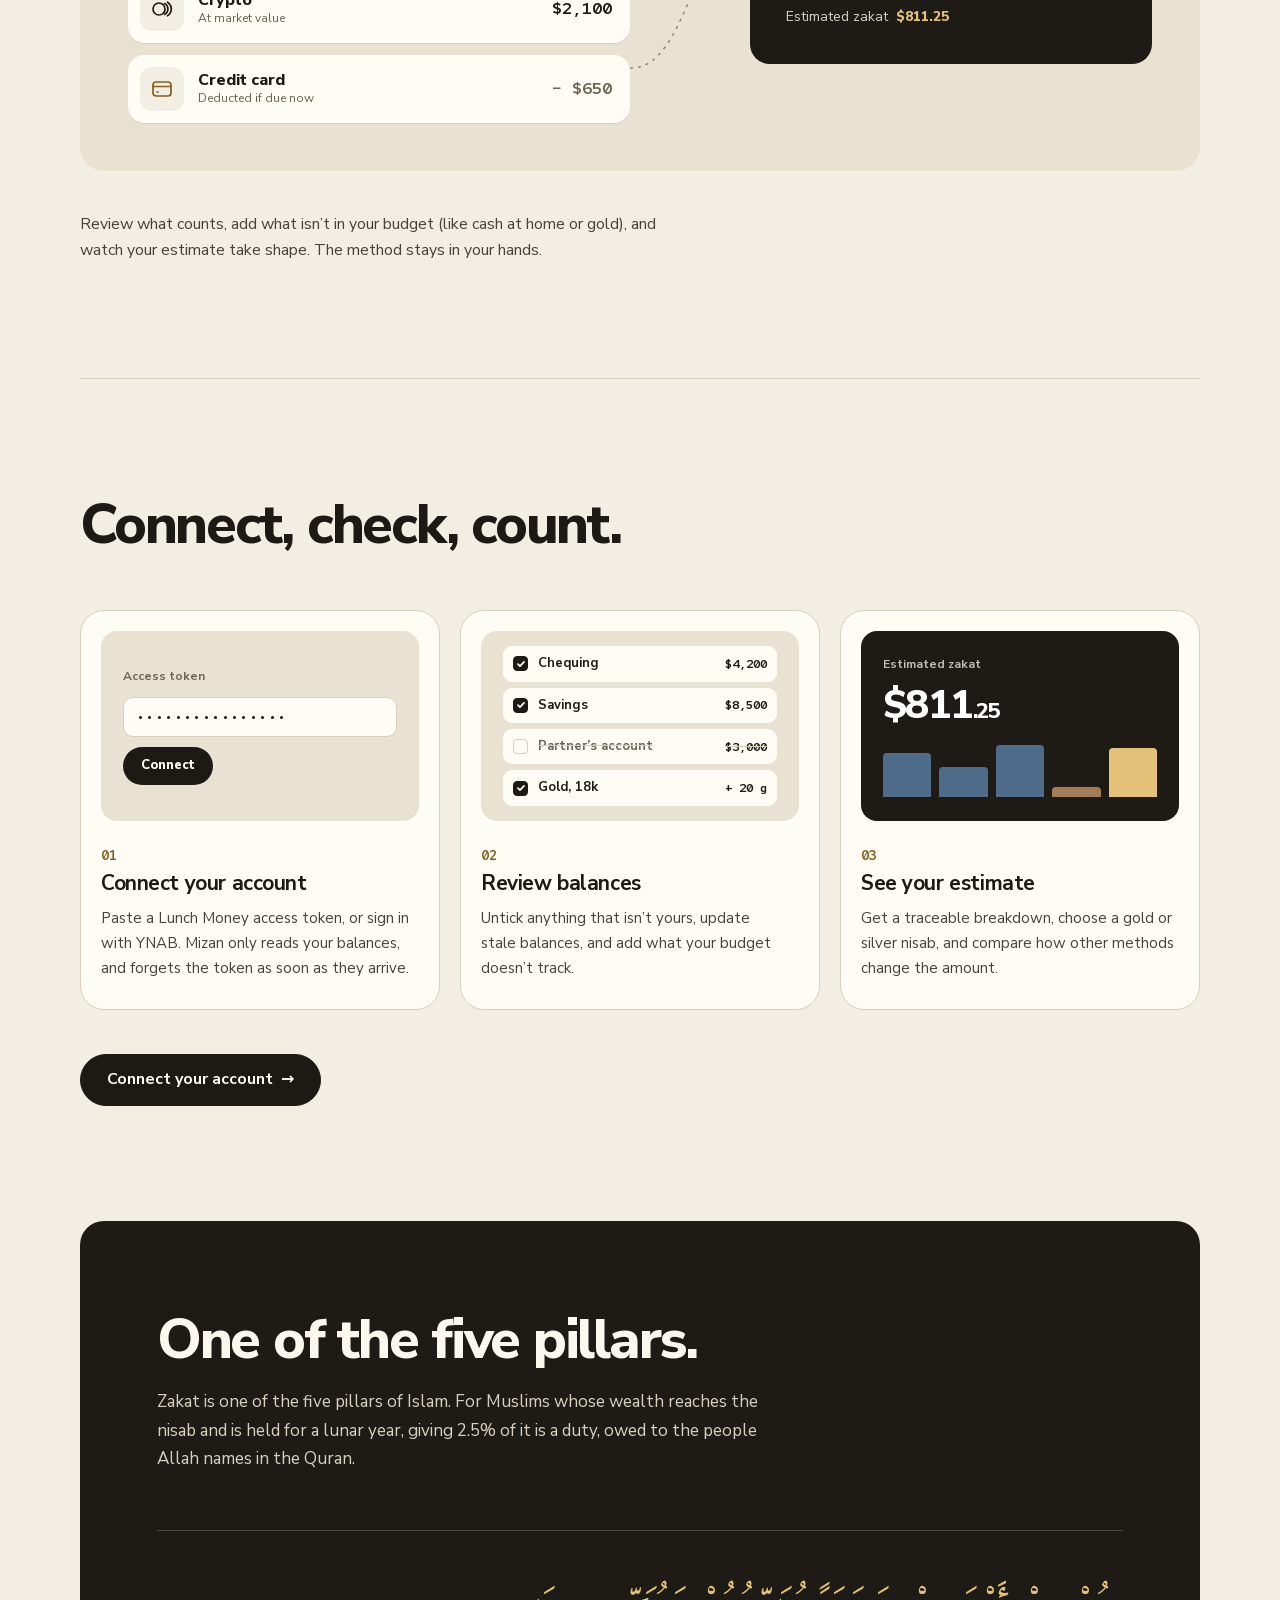
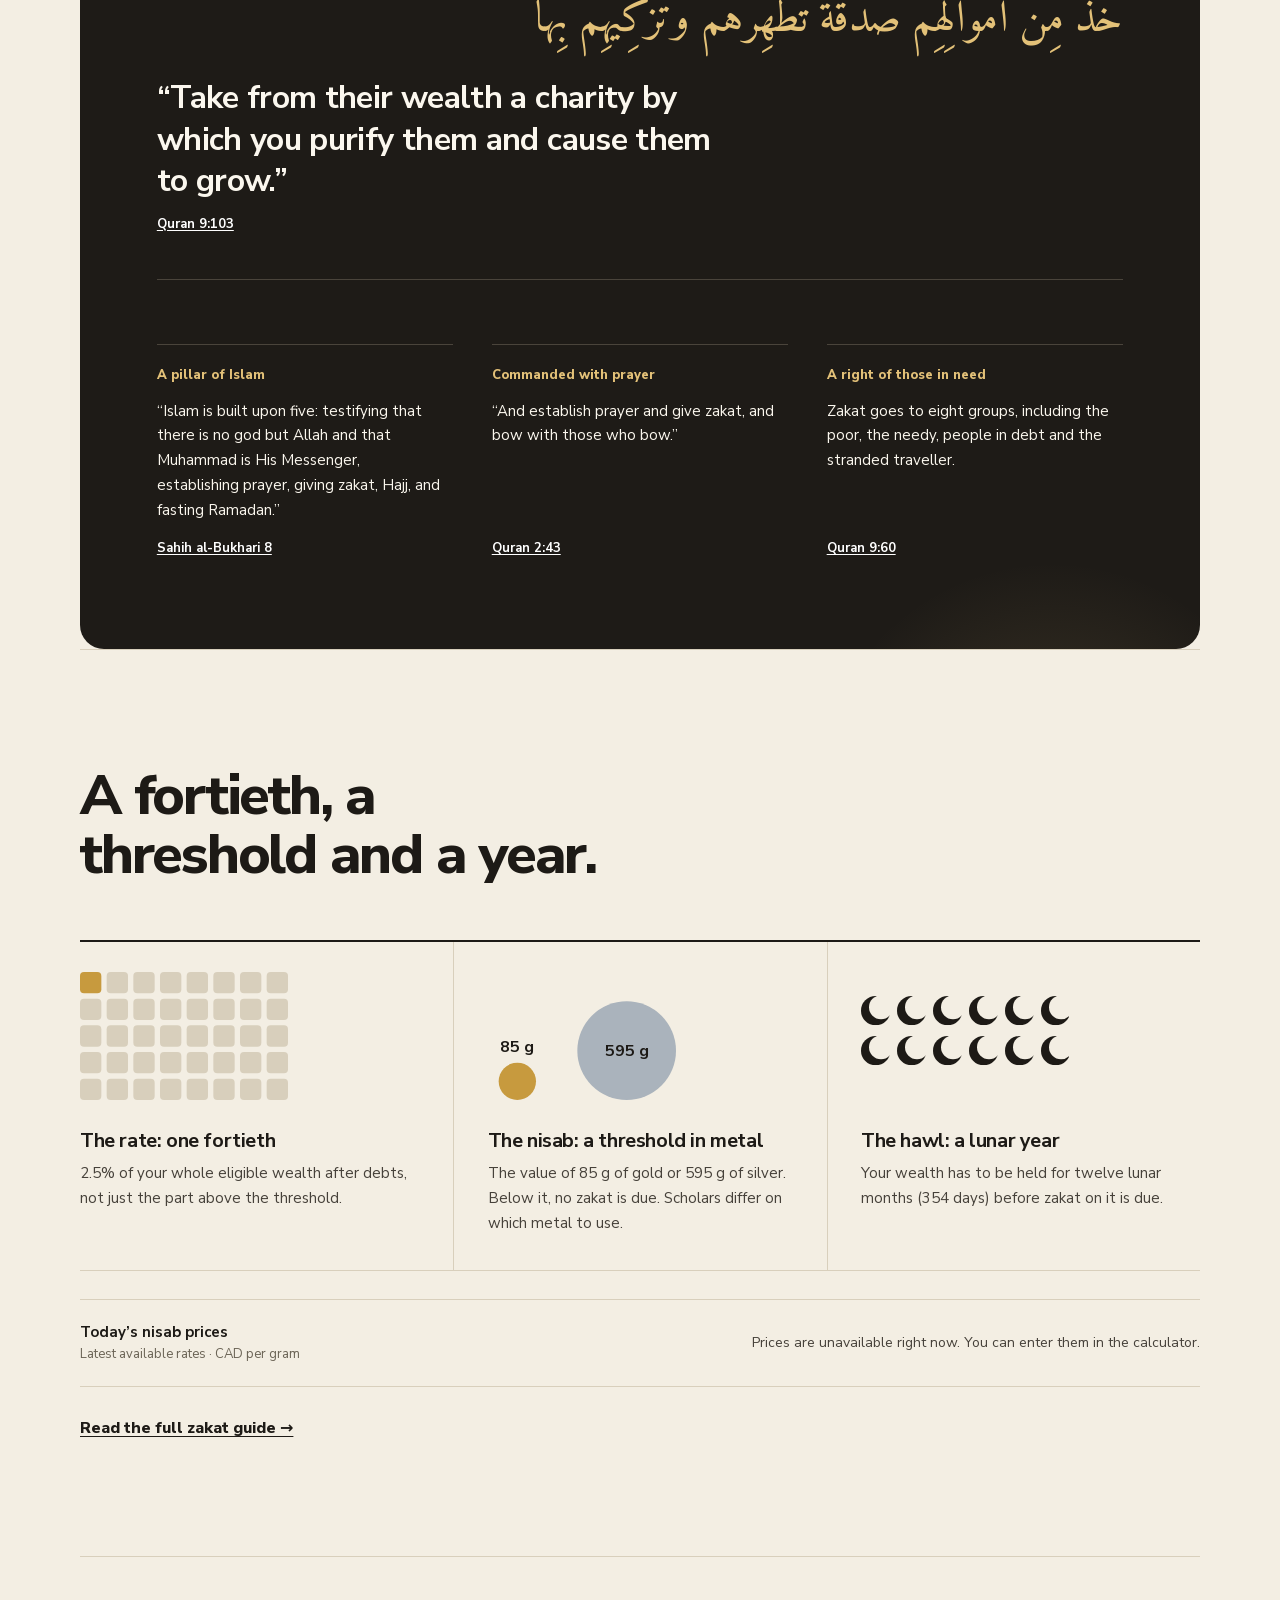
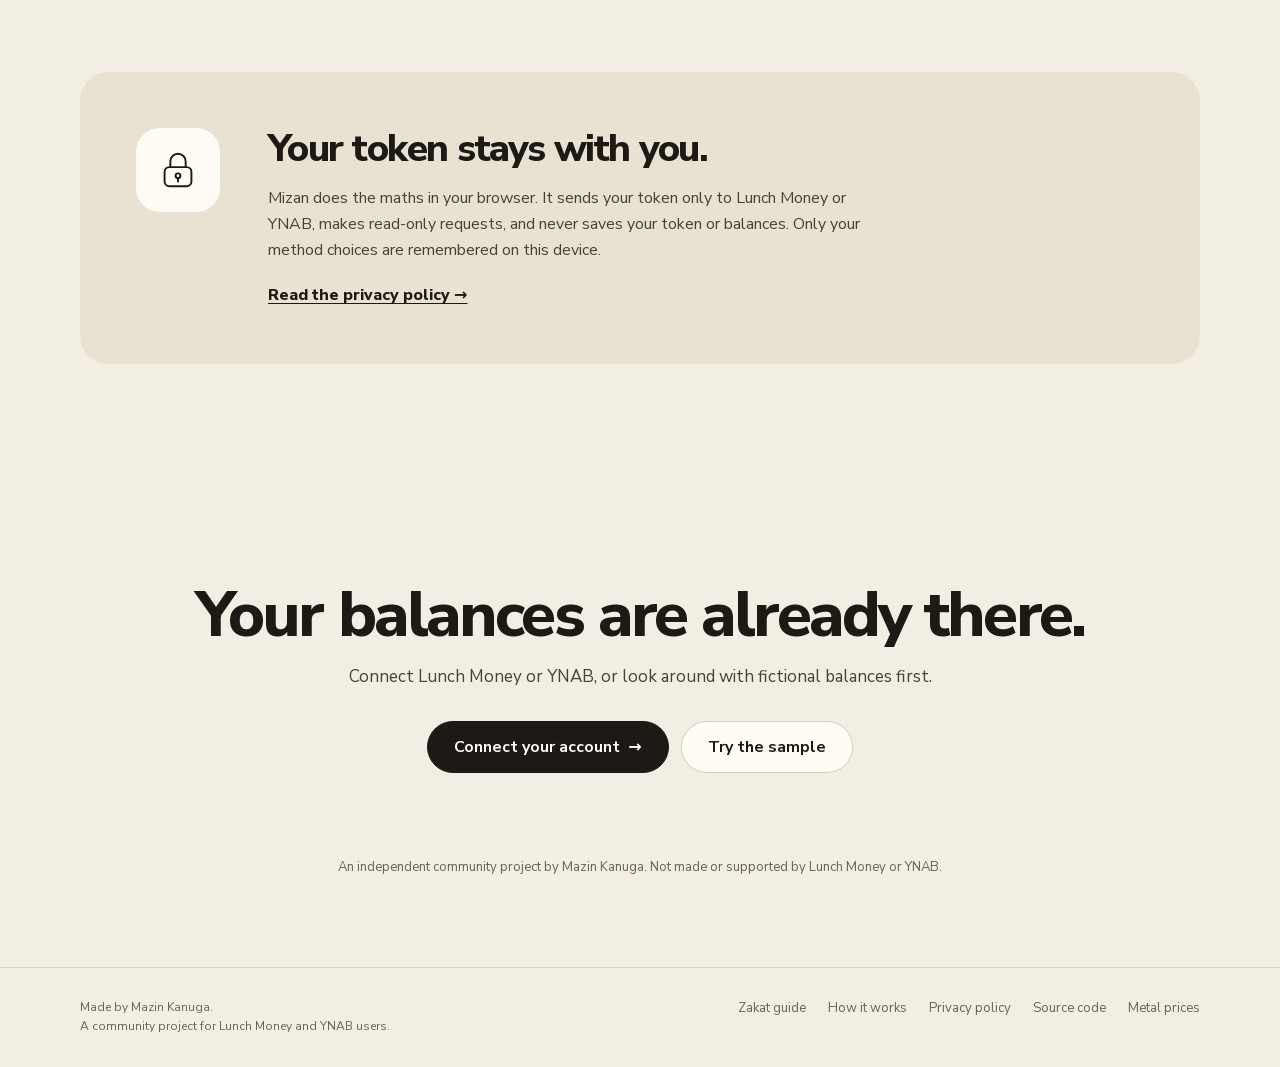
==== commit 4e051da3: "Ask the question in the hero: do you know how much zakat you owe? Co-Authored-By: Claude Fable 5.2 <" ====
--- a/index.html
+++ b/index.html
@@ -28,7 +28,7 @@
   <section id="home" class="home" aria-labelledby="heroHead">
     <div class="hero">
       <div class="hero-copy">
-        <h1 id="heroHead">Your zakat is already half counted.</h1>
+        <h1 id="heroHead">Do you know how much zakat you owe?</h1>
         <p class="hero-lead">Your accounts live in Lunch Money or YNAB. Mizan takes those balances and works out your zakat, with every amount in view. It can’t check your coat pockets, so that bit is still on you.</p>
         <div class="hero-actions">
           <a class="button primary cta-connect" href="#connect">Connect your account <span aria-hidden="true">→</span></a>
--- a/styles.css
+++ b/styles.css
@@ -2392,7 +2392,7 @@
 .brand-ar { margin-left:.24em; color:var(--accent); font:400 1em/1 'Mizan Arabic',serif; letter-spacing:0; }
 
 /* Hero: the example is a page from a ledger */
-.hero-copy h1 { max-width:11ch; font-size:clamp(44px,5.6vw,76px); text-wrap:balance; }
+.hero-copy h1 { max-width:13ch; font-size:clamp(44px,5.4vw,72px); text-wrap:balance; }
 .hero-lead { max-width:42ch; }
 .band-head h2,.final-cta h2,.privacy-card h2 { text-wrap:balance; }
 .workspace,.hero .workspace { background:var(--paper); color:var(--paper-ink); border:1px solid var(--paper-line); box-shadow:0 34px 60px -40px rgba(70,50,15,.45); }
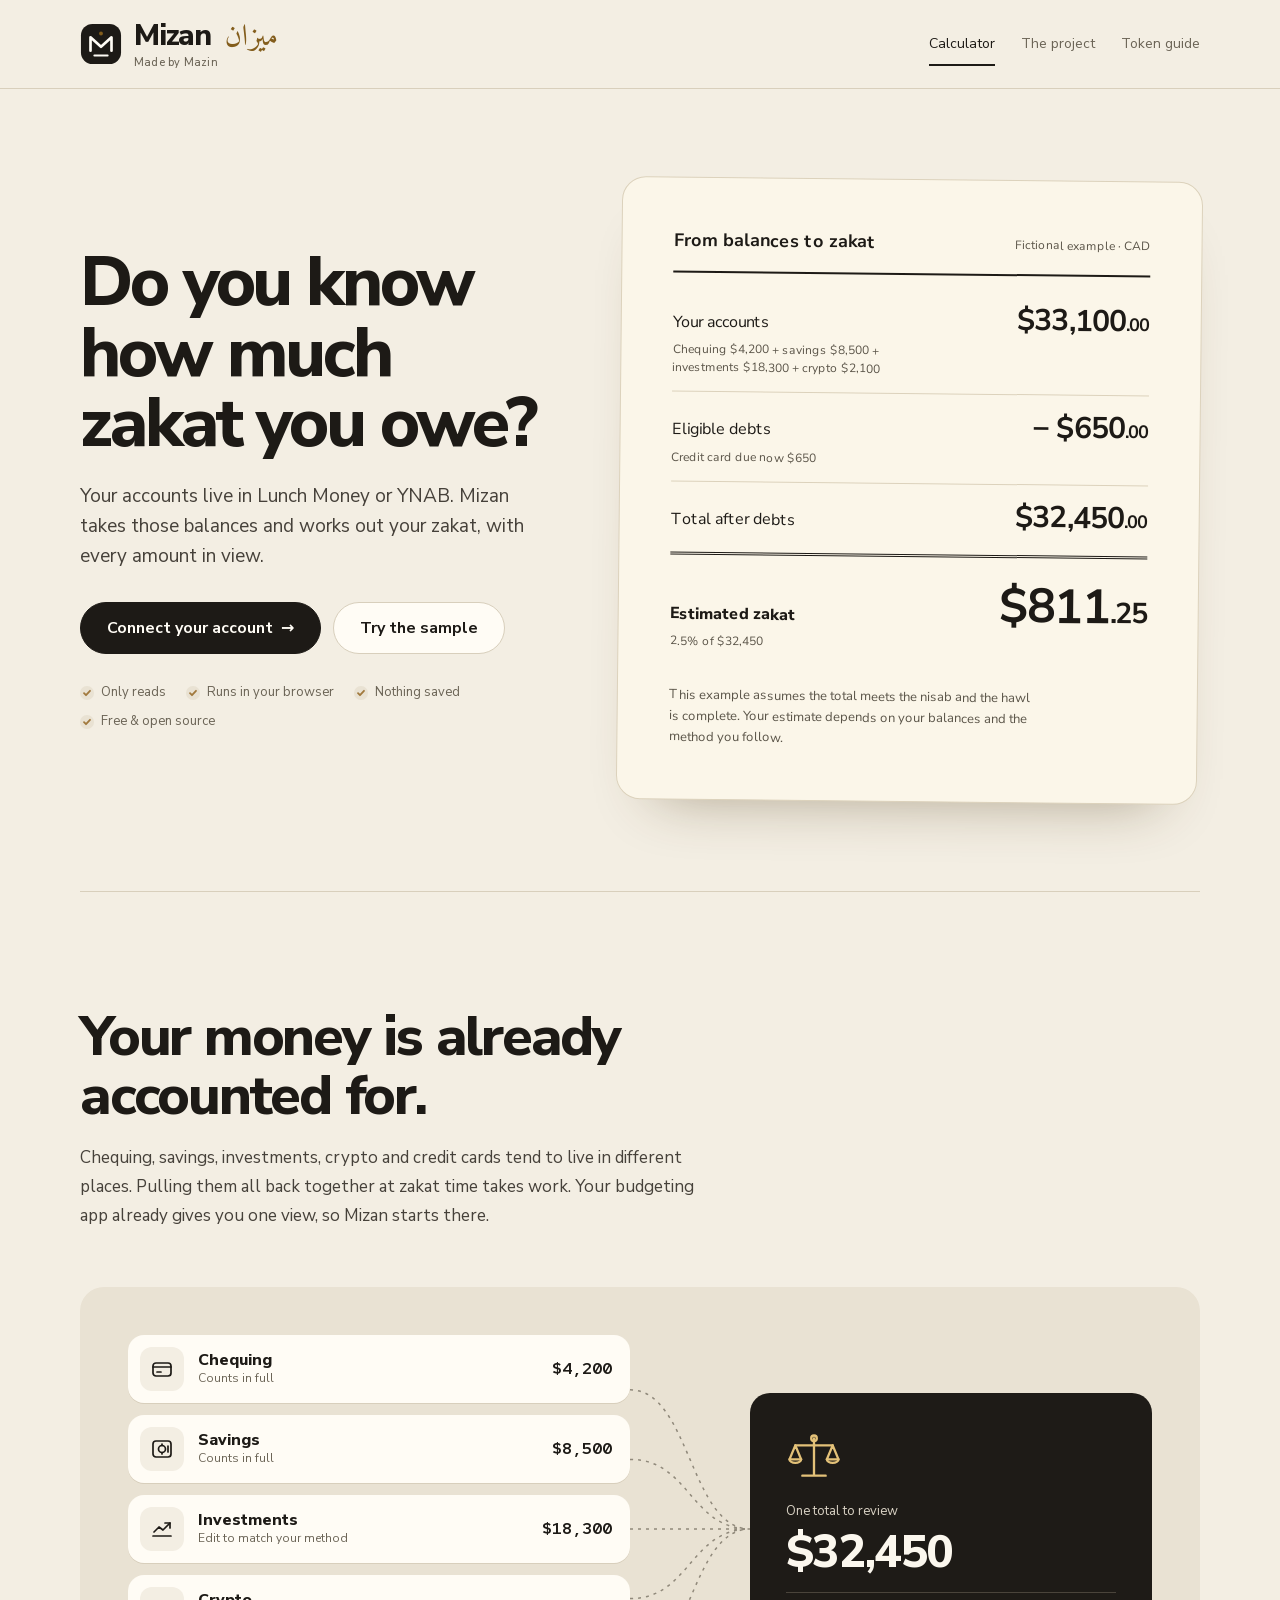
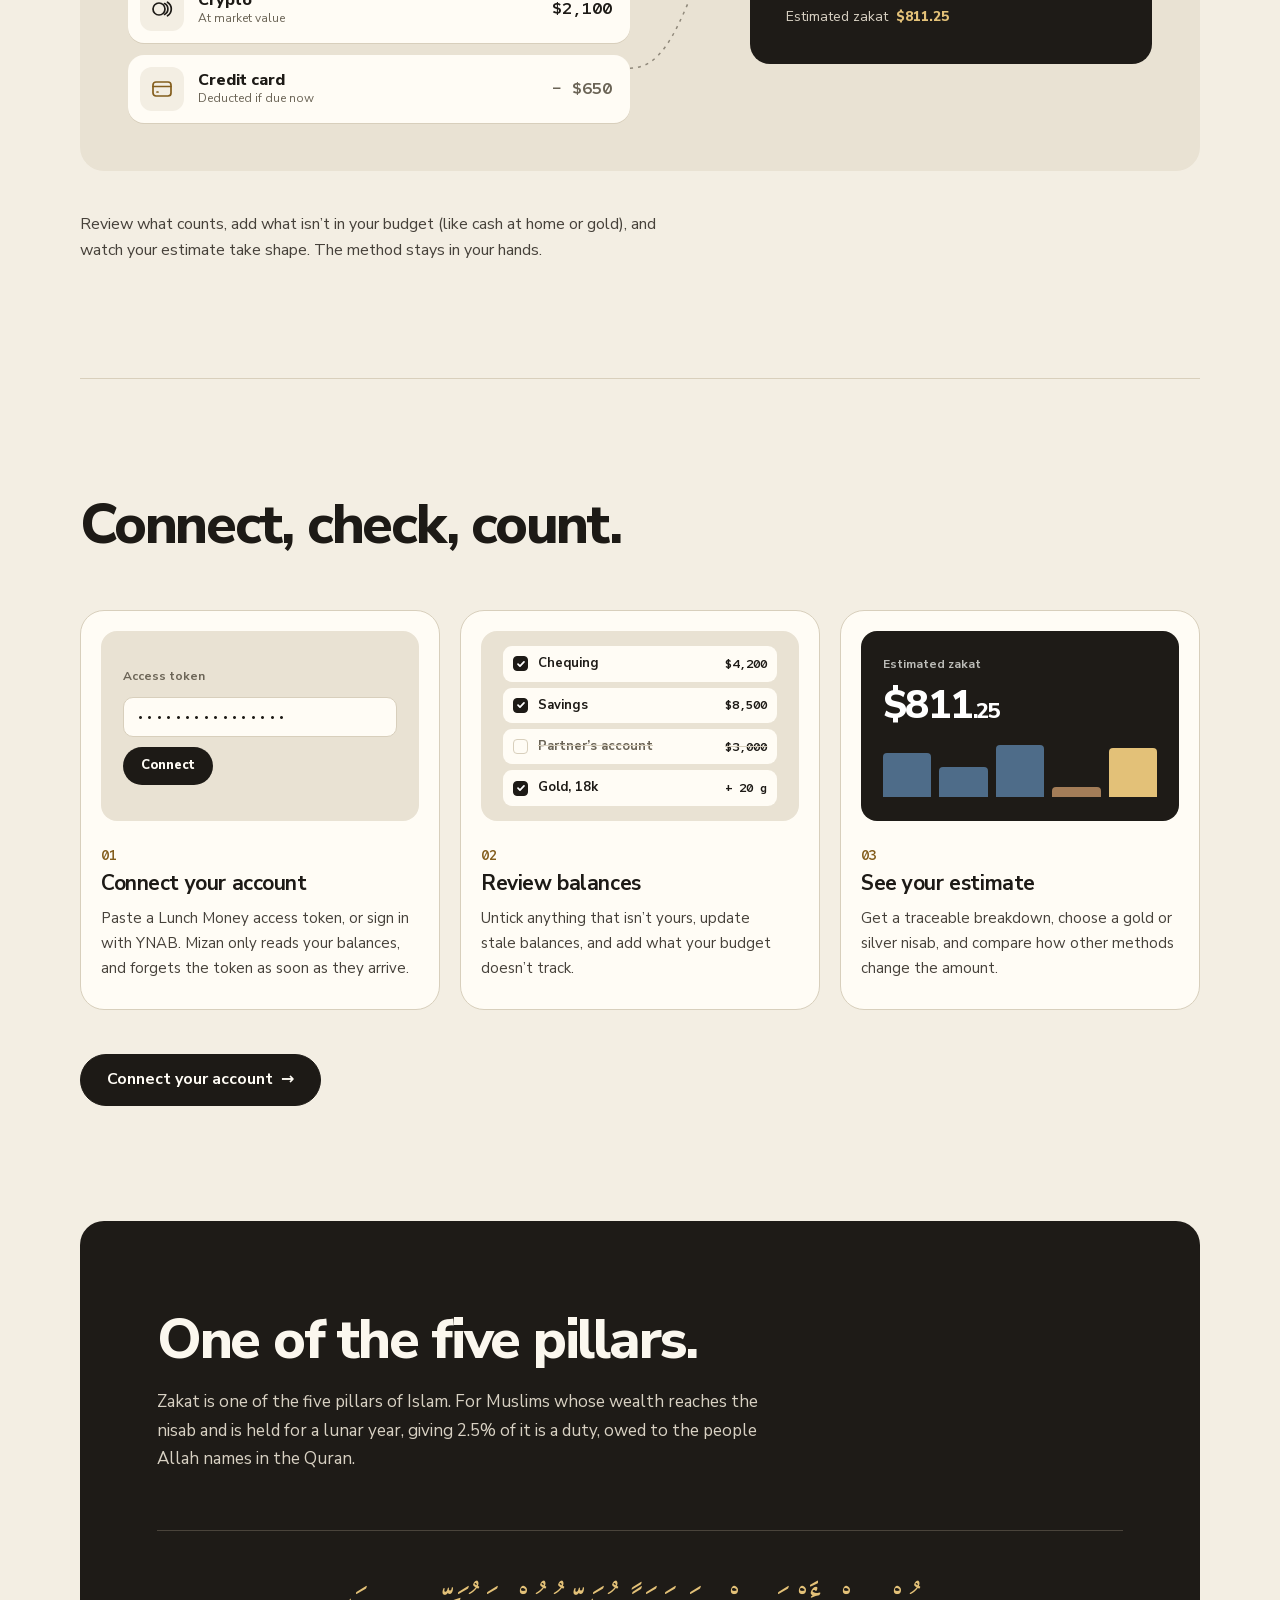
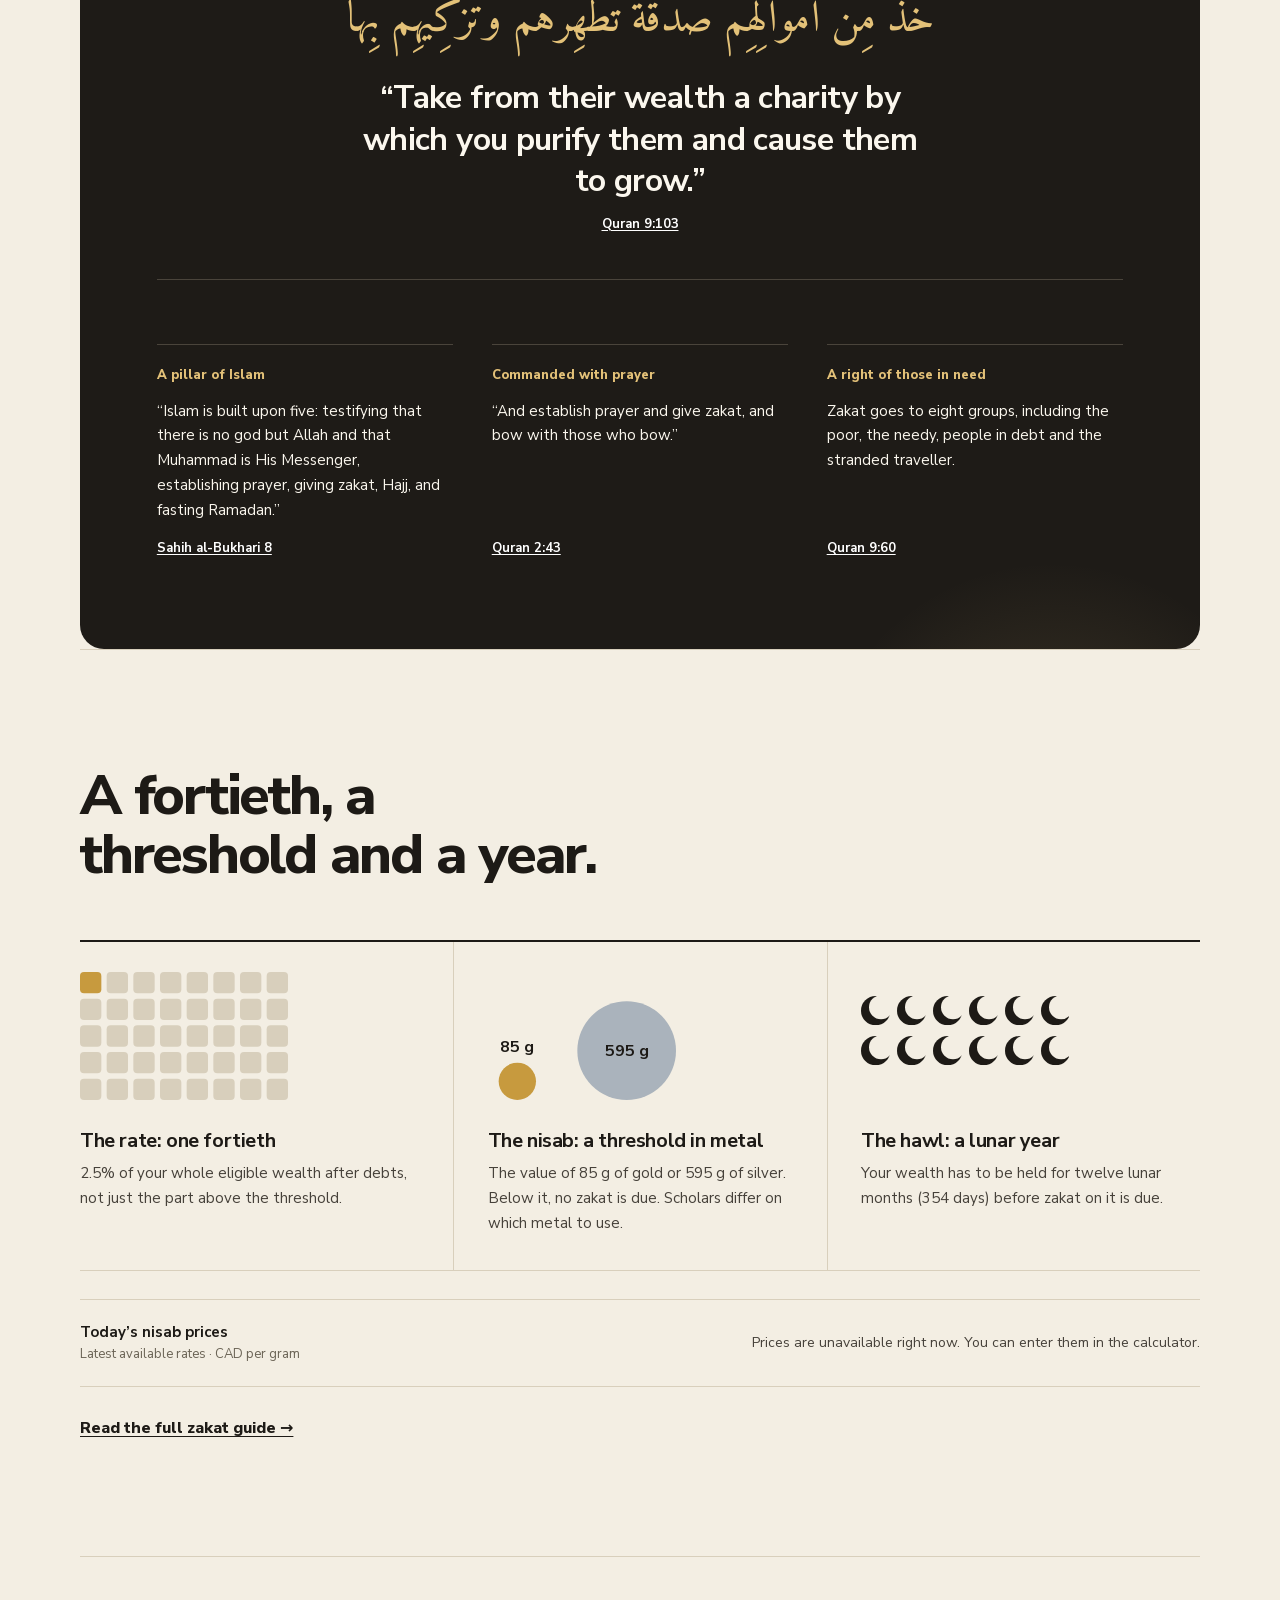
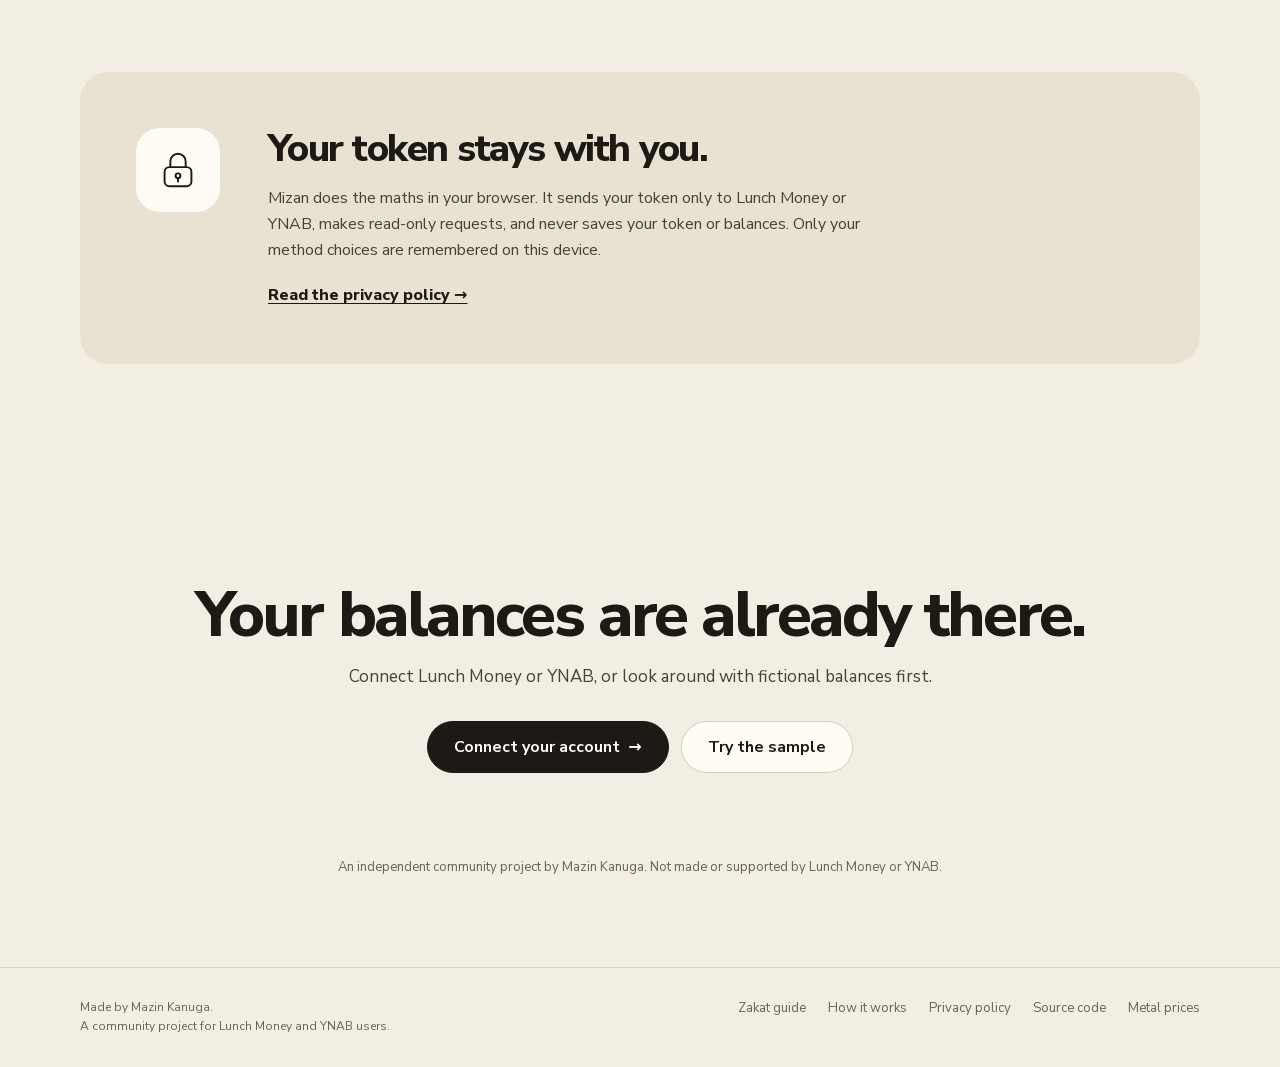
==== commit b29084ab: "Remove the coat pockets line from the home and About pages Co-Authored-By: Claude Fable 5.2 <noreply" ====
--- a/index.html
+++ b/index.html
@@ -29,7 +29,7 @@
     <div class="hero">
       <div class="hero-copy">
         <h1 id="heroHead">Do you know how much zakat you owe?</h1>
-        <p class="hero-lead">Your accounts live in Lunch Money or YNAB. Mizan takes those balances and works out your zakat, with every amount in view. It can’t check your coat pockets, so that bit is still on you.</p>
+        <p class="hero-lead">Your accounts live in Lunch Money or YNAB. Mizan takes those balances and works out your zakat, with every amount in view.</p>
         <div class="hero-actions">
           <a class="button primary cta-connect" href="#connect">Connect your account <span aria-hidden="true">→</span></a>
           <button type="button" id="sampleBtn" class="sample-start">Try the sample</button>
--- a/styles.css
+++ b/styles.css
@@ -2418,6 +2418,9 @@
 .why-inner .band-head p { color:var(--on-inkwell-soft); }
 .ayah { border-color:var(--inkwell-line); }
 .ayah-ar { color:var(--gold); font-family:'Mizan Arabic',"Geeza Pro","Noto Naskh Arabic",serif; line-height:1.9; }
+/* The verse, its translation and its reference sit centred as one block. */
+.ayah,.ayah-ar { text-align:center; }
+.ayah blockquote p { margin-inline:auto; }
 .proof-grid { gap:clamp(20px,3vw,40px); }
 .proof { padding:20px 0 0; background:none; border-top:1px solid var(--inkwell-line); border-radius:0; }
 .proof-tag { margin-bottom:12px; padding:0; background:none; font-size:13px; }
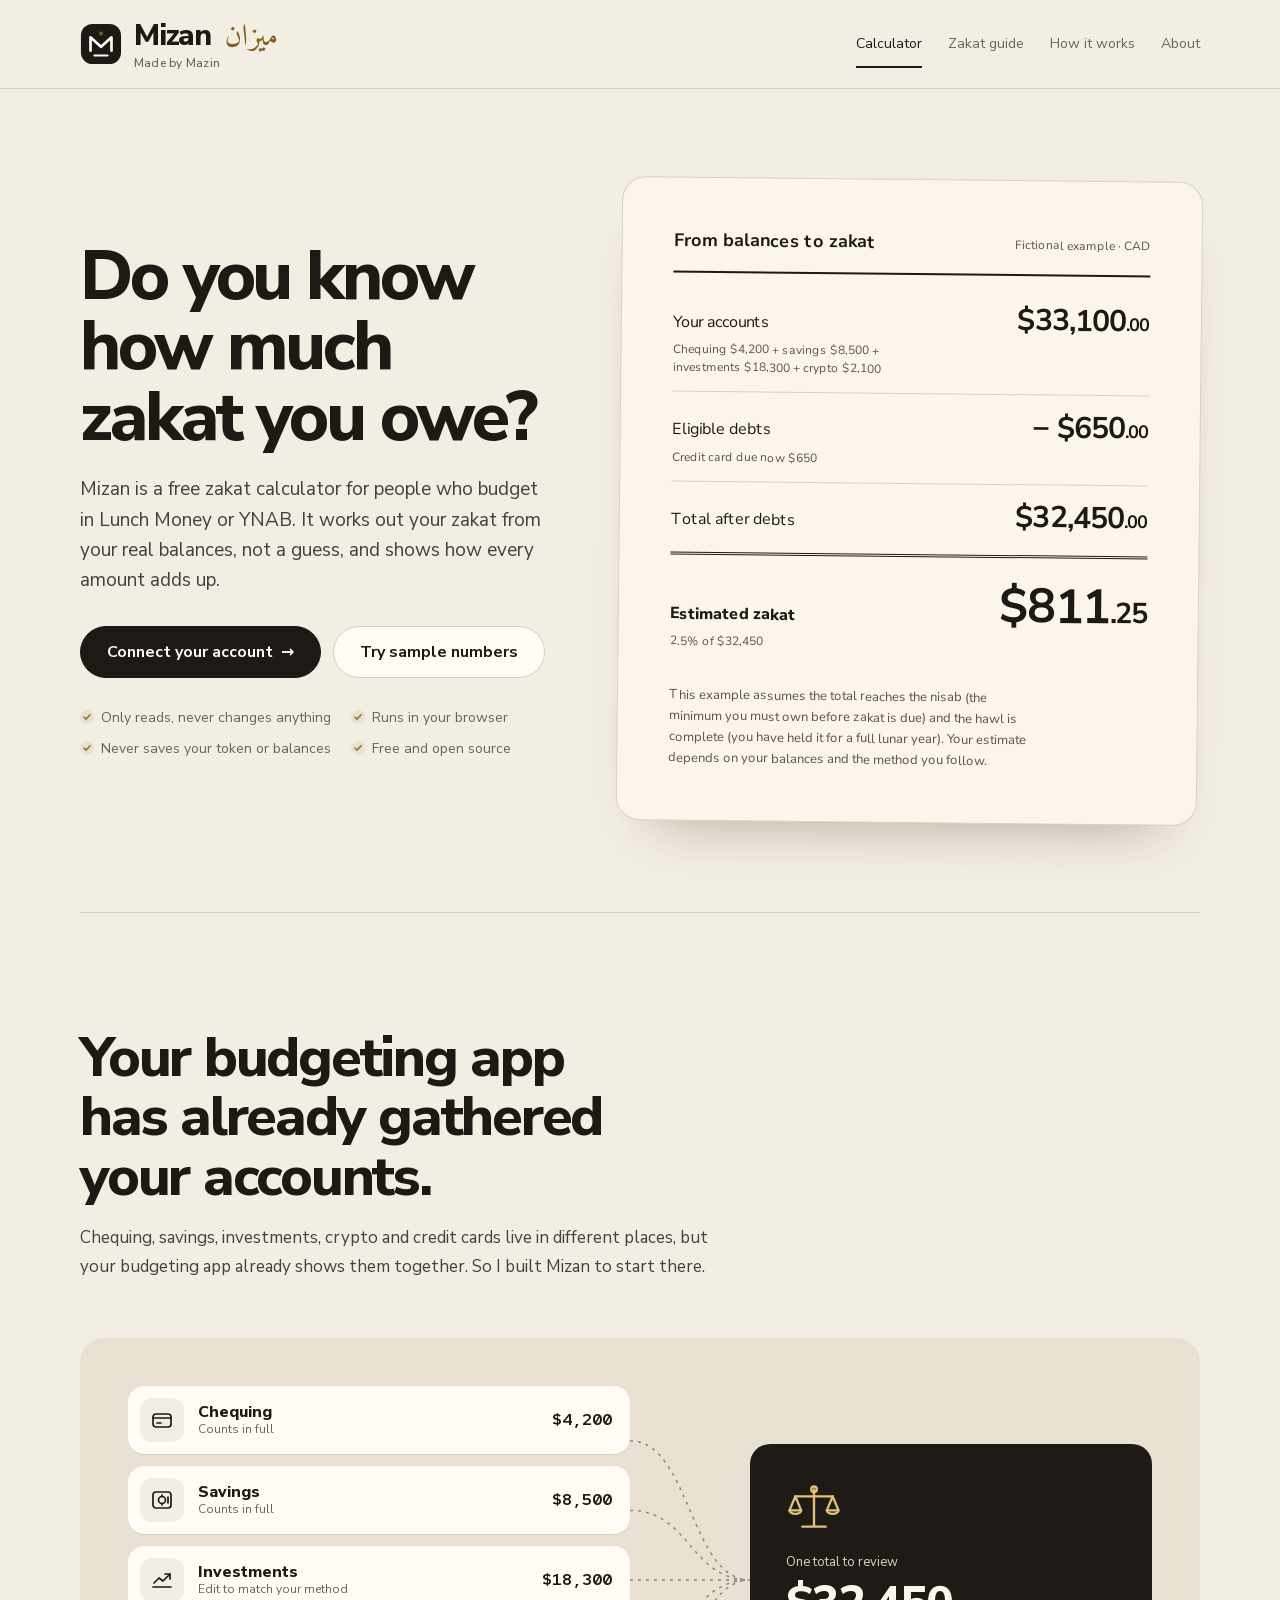
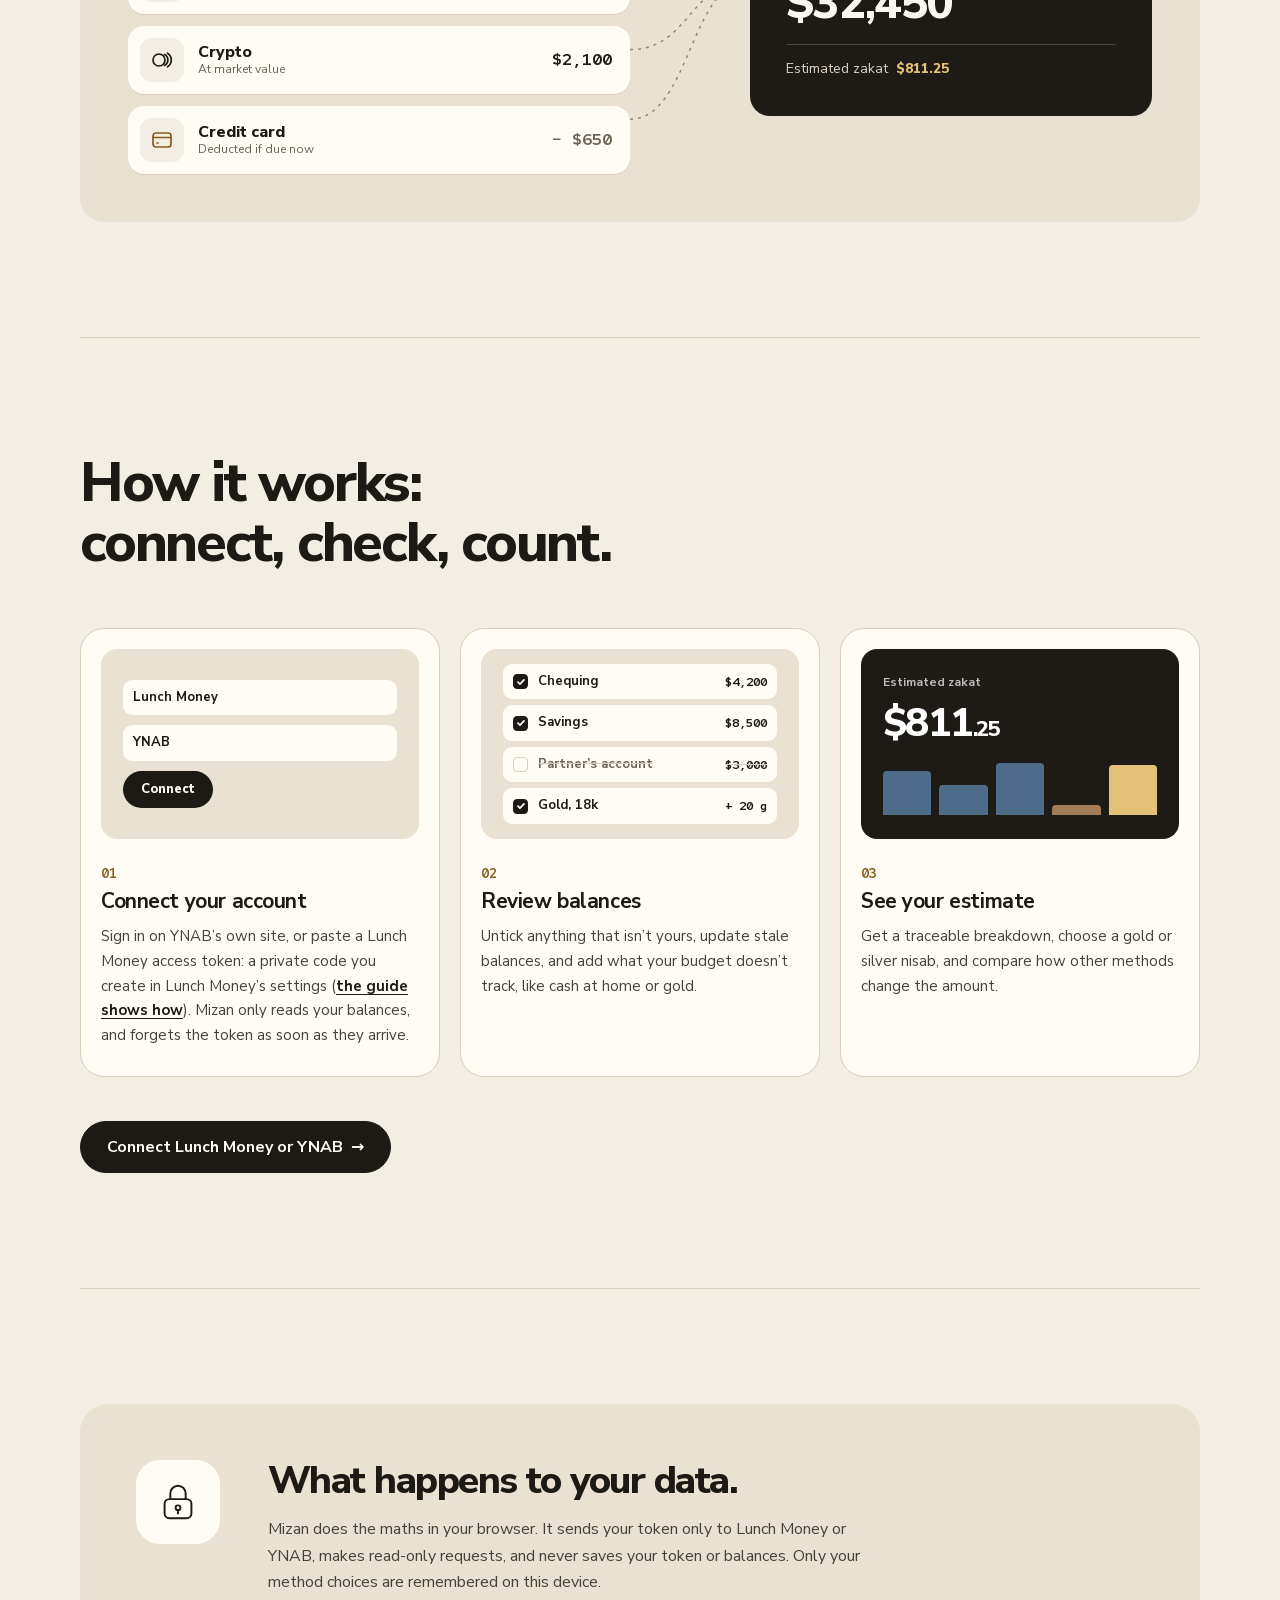
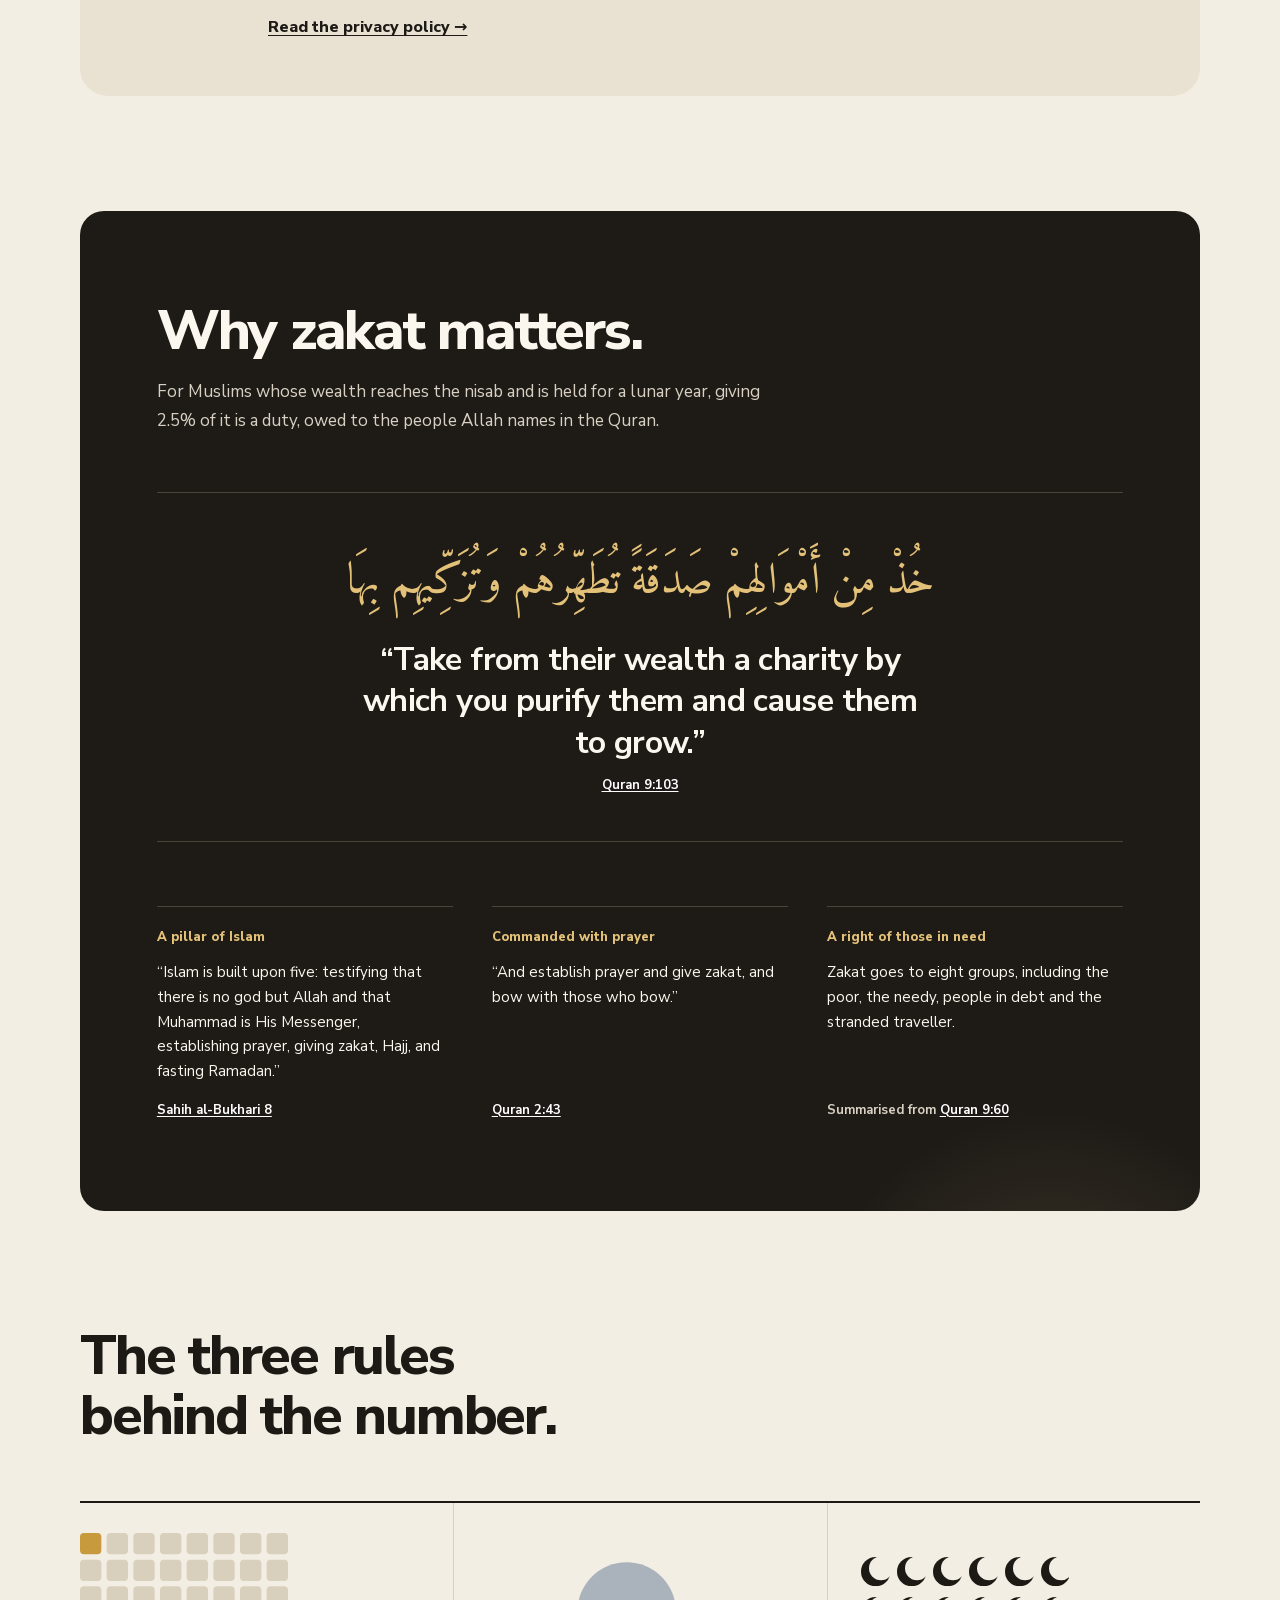
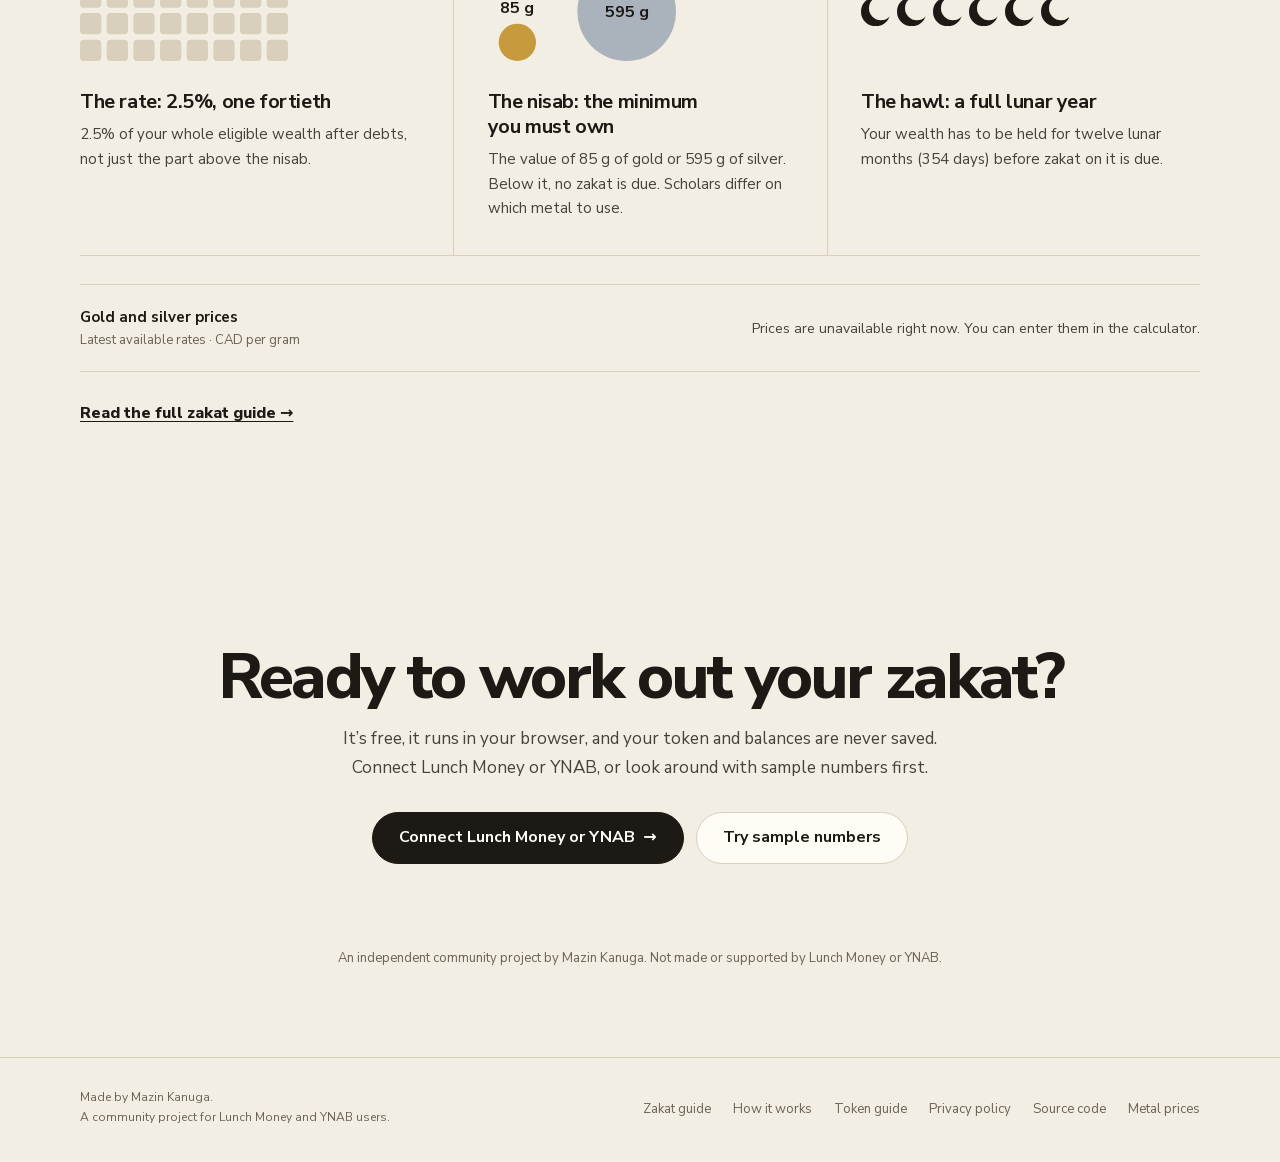
==== commit 89c1a3b9: "Make Mizan friendlier and easier to follow from home page to estimate Apply the findings of a full d" ====
--- a/index.html
+++ b/index.html
@@ -22,21 +22,21 @@
     <svg class="brand-mark" viewBox="0 0 44 44" aria-hidden="true" focusable="false" fill="none"><rect x="1" y="1" width="42" height="42" rx="12" fill="currentColor"/><path d="M11 29V15L22 25L33 15V29" stroke="var(--on-deep)" stroke-width="2.8" stroke-linecap="round" stroke-linejoin="round"/><path d="M15 34H29" stroke="var(--on-deep)" stroke-width="2" stroke-linecap="round"/><circle cx="22" cy="11" r="2" fill="var(--accent)"/></svg>
     <span class="brand-name">Mizan <span class="brand-ar" lang="ar">ميزان</span><span class="brand-sub">Made by Mazin</span></span>
   </a>
-  <nav class="nav" aria-label="Main"><a href="index.html" aria-current="page">Calculator</a><a href="about.html">The project</a><a href="token-guide.html">Token guide</a></nav>
+  <nav class="nav" aria-label="Main"><a href="index.html" aria-current="page">Calculator</a><a href="zakat-guide.html">Zakat guide</a><a href="how-it-works.html">How it works</a><a href="about.html">About</a></nav>
 </div></header>
 <main id="main" class="wrap">
   <section id="home" class="home" aria-labelledby="heroHead">
     <div class="hero">
       <div class="hero-copy">
         <h1 id="heroHead">Do you know how much zakat you owe?</h1>
-        <p class="hero-lead">Your accounts live in Lunch Money or YNAB. Mizan takes those balances and works out your zakat, with every amount in view.</p>
+        <p class="hero-lead">Mizan is a free zakat calculator for people who budget in Lunch Money or YNAB. It works out your zakat from your real balances, not a guess, and shows how every amount adds up.</p>
         <div class="hero-actions">
           <a class="button primary cta-connect" href="#connect">Connect your account <span aria-hidden="true">→</span></a>
-          <button type="button" id="sampleBtn" class="sample-start">Try the sample</button>
+          <button type="button" id="sampleBtn" class="sample-start">Try sample numbers</button>
         </div>
         <p id="status" class="hero-status" role="status"></p>
         <ul class="trust-list" aria-label="How Mizan handles your data">
-          <li>Only reads</li><li>Runs in your browser</li><li>Nothing saved</li><li>Free &amp; open source</li>
+          <li>Only reads, never changes anything</li><li>Runs in your browser</li><li>Never saves your token or balances</li><li>Free and open source</li>
         </ul>
       </div>
       <div class="workspace" aria-label="Example zakat calculation">
@@ -48,15 +48,15 @@
             <div class="equation-line"><span>Total after debts</span><strong>$32,450<span>.00</span></strong></div>
             <div class="equation-line equation-total"><span>Estimated zakat <small>2.5% of $32,450</small></span><strong>$811<span>.25</span></strong></div>
           </div>
-          <p class="workspace-note">This example assumes the total meets the nisab and the hawl is complete. Your estimate depends on your balances and the method you follow.</p>
+          <p class="workspace-note">This example assumes the total reaches the nisab (the minimum you must own before zakat is due) and the hawl is complete (you have held it for a full lunar year). Your estimate depends on your balances and the method you follow.</p>
         </div>
       </div>
     </div>
 
     <section class="home-band accounts-band" aria-labelledby="accountsTitle">
       <div class="band-head">
-        <h2 id="accountsTitle">Your money is already accounted for.</h2>
-        <p>Chequing, savings, investments, crypto and credit cards tend to live in different places. Pulling them all back together at zakat time takes work. Your budgeting app already gives you one view, so Mizan starts there.</p>
+        <h2 id="accountsTitle">Your budgeting app has already gathered your accounts.</h2>
+        <p>Chequing, savings, investments, crypto and credit cards live in different places, but your budgeting app already shows them together. So I built Mizan to start there.</p>
       </div>
       <div class="flow-illo">
         <ul class="account-tiles" aria-label="Example accounts">
@@ -74,23 +74,22 @@
           <span class="flow-result-zakat">Estimated zakat <b>$811.25</b></span>
         </div>
       </div>
-      <p class="band-foot">Review what counts, add what isn’t in your budget (like cash at home or gold), and watch your estimate take shape. The method stays in your hands.</p>
     </section>
 
     <section class="home-band steps-band" aria-labelledby="stepsTitle">
       <div class="band-head">
-        <h2 id="stepsTitle">Connect, check, count.</h2>
+        <h2 id="stepsTitle">How it works: connect, check, count.</h2>
       </div>
       <ol class="step-cards">
         <li>
           <div class="step-illo illo-connect" aria-hidden="true">
-            <span class="mini-label">Access token</span>
-            <span class="mini-field">••••••••••••••••</span>
+            <span class="mini-row">Lunch Money</span>
+            <span class="mini-row">YNAB</span>
             <span class="mini-button">Connect</span>
           </div>
           <span class="step-num">01</span>
           <h3>Connect your account</h3>
-          <p>Paste a Lunch Money access token, or sign in with YNAB. Mizan only reads your balances, and forgets the token as soon as they arrive.</p>
+          <p>Sign in on YNAB’s own site, or paste a Lunch Money access token: a private code you create in Lunch Money’s settings (<a href="token-guide.html">the guide shows how</a>). Mizan only reads your balances, and forgets the token as soon as they arrive.</p>
         </li>
         <li>
           <div class="step-illo illo-review" aria-hidden="true">
@@ -101,7 +100,7 @@
           </div>
           <span class="step-num">02</span>
           <h3>Review balances</h3>
-          <p>Untick anything that isn’t yours, update stale balances, and add what your budget doesn’t track.</p>
+          <p>Untick anything that isn’t yours, update stale balances, and add what your budget doesn’t track, like cash at home or gold.</p>
         </li>
         <li>
           <div class="step-illo illo-estimate" aria-hidden="true">
@@ -114,14 +113,25 @@
           <p>Get a traceable breakdown, choose a gold or silver nisab, and compare how other methods change the amount.</p>
         </li>
       </ol>
-      <div class="band-actions"><a class="button primary cta-connect" href="#connect">Connect your account <span aria-hidden="true">→</span></a></div>
+      <div class="band-actions"><a class="button primary cta-connect" href="#connect">Connect Lunch Money or YNAB <span aria-hidden="true">→</span></a></div>
+    </section>
+
+    <section class="home-band privacy-band" aria-labelledby="privacyTitle">
+      <div class="privacy-card">
+        <span class="privacy-mark" aria-hidden="true"><svg viewBox="0 0 48 48"><rect x="10" y="21" width="28" height="20" rx="5"/><path d="M16 21v-6a8 8 0 0 1 16 0v6"/><circle cx="24" cy="30" r="2.5"/><path d="M24 32.5V36"/></svg></span>
+        <div>
+          <h2 id="privacyTitle">What happens to your data.</h2>
+          <p>Mizan does the maths in your browser. It sends your token only to Lunch Money or YNAB, makes read-only requests, and never saves your token or balances. Only your method choices are remembered on this device.</p>
+          <a href="privacy.html">Read the privacy policy <span aria-hidden="true">→</span></a>
+        </div>
+      </div>
     </section>
 
     <section class="home-band why-band" aria-labelledby="whyTitle">
       <div class="why-inner">
         <div class="band-head">
-            <h2 id="whyTitle">One of the five pillars.</h2>
-          <p>Zakat is one of the five pillars of Islam. For Muslims whose wealth reaches the nisab and is held for a lunar year, giving 2.5% of it is a duty, owed to the people Allah names in the Quran.</p>
+            <h2 id="whyTitle">Why zakat matters.</h2>
+          <p>For Muslims whose wealth reaches the nisab and is held for a lunar year, giving 2.5% of it is a duty, owed to the people Allah names in the Quran.</p>
         </div>
         <figure class="ayah">
           <p class="ayah-ar" lang="ar" dir="rtl">خُذْ مِنْ أَمْوَالِهِمْ صَدَقَةً تُطَهِّرُهُمْ وَتُزَكِّيهِم بِهَا</p>
@@ -141,8 +151,8 @@
           </figure>
           <figure class="proof">
             <span class="proof-tag">A right of those in need</span>
-            <blockquote><p>Zakat goes to eight groups, including the poor, the needy, people in debt and the stranded traveller.</p></blockquote>
-            <figcaption><a href="https://quran.com/9/60" rel="noreferrer">Quran 9:60</a></figcaption>
+            <p class="proof-summary">Zakat goes to eight groups, including the poor, the needy, people in debt and the stranded traveller.</p>
+            <figcaption>Summarised from <a href="https://quran.com/9/60" rel="noreferrer">Quran 9:60</a></figcaption>
           </figure>
         </div>
       </div>
@@ -150,41 +160,30 @@
 
     <section class="home-band basics-band" aria-labelledby="basicsTitle">
       <div class="band-head">
-        <h2 id="basicsTitle">A fortieth, a threshold and a year.</h2>
+        <h2 id="basicsTitle">The three rules behind the number.</h2>
       </div>
       <div class="basics-ledger">
         <div class="basic">
           <svg class="basic-art" viewBox="0 0 156 96" aria-hidden="true" focusable="false"><rect class="cell on" x="0" y="0" width="16" height="16" rx="3"/><rect class="cell" x="20" y="0" width="16" height="16" rx="3"/><rect class="cell" x="40" y="0" width="16" height="16" rx="3"/><rect class="cell" x="60" y="0" width="16" height="16" rx="3"/><rect class="cell" x="80" y="0" width="16" height="16" rx="3"/><rect class="cell" x="100" y="0" width="16" height="16" rx="3"/><rect class="cell" x="120" y="0" width="16" height="16" rx="3"/><rect class="cell" x="140" y="0" width="16" height="16" rx="3"/><rect class="cell" x="0" y="20" width="16" height="16" rx="3"/><rect class="cell" x="20" y="20" width="16" height="16" rx="3"/><rect class="cell" x="40" y="20" width="16" height="16" rx="3"/><rect class="cell" x="60" y="20" width="16" height="16" rx="3"/><rect class="cell" x="80" y="20" width="16" height="16" rx="3"/><rect class="cell" x="100" y="20" width="16" height="16" rx="3"/><rect class="cell" x="120" y="20" width="16" height="16" rx="3"/><rect class="cell" x="140" y="20" width="16" height="16" rx="3"/><rect class="cell" x="0" y="40" width="16" height="16" rx="3"/><rect class="cell" x="20" y="40" width="16" height="16" rx="3"/><rect class="cell" x="40" y="40" width="16" height="16" rx="3"/><rect class="cell" x="60" y="40" width="16" height="16" rx="3"/><rect class="cell" x="80" y="40" width="16" height="16" rx="3"/><rect class="cell" x="100" y="40" width="16" height="16" rx="3"/><rect class="cell" x="120" y="40" width="16" height="16" rx="3"/><rect class="cell" x="140" y="40" width="16" height="16" rx="3"/><rect class="cell" x="0" y="60" width="16" height="16" rx="3"/><rect class="cell" x="20" y="60" width="16" height="16" rx="3"/><rect class="cell" x="40" y="60" width="16" height="16" rx="3"/><rect class="cell" x="60" y="60" width="16" height="16" rx="3"/><rect class="cell" x="80" y="60" width="16" height="16" rx="3"/><rect class="cell" x="100" y="60" width="16" height="16" rx="3"/><rect class="cell" x="120" y="60" width="16" height="16" rx="3"/><rect class="cell" x="140" y="60" width="16" height="16" rx="3"/><rect class="cell" x="0" y="80" width="16" height="16" rx="3"/><rect class="cell" x="20" y="80" width="16" height="16" rx="3"/><rect class="cell" x="40" y="80" width="16" height="16" rx="3"/><rect class="cell" x="60" y="80" width="16" height="16" rx="3"/><rect class="cell" x="80" y="80" width="16" height="16" rx="3"/><rect class="cell" x="100" y="80" width="16" height="16" rx="3"/><rect class="cell" x="120" y="80" width="16" height="16" rx="3"/><rect class="cell" x="140" y="80" width="16" height="16" rx="3"/></svg>
-          <h3>The rate: one fortieth</h3><p>2.5% of your whole eligible wealth after debts, not just the part above the threshold.</p>
+          <h3>The rate: 2.5%, one fortieth</h3><p>2.5% of your whole eligible wealth after debts, not just the part above the nisab.</p>
         </div>
         <div class="basic">
           <svg class="basic-art" viewBox="0 0 156 96" aria-hidden="true" focusable="false"><circle class="disc-gold" cx="22" cy="82" r="14"/><text class="disc-label" x="22" y="60" text-anchor="middle">85 g</text><circle class="disc-silver" cx="104" cy="59" r="37"/><text class="disc-on" x="104" y="63" text-anchor="middle">595 g</text></svg>
-          <h3>The nisab: a threshold in metal</h3><p>The value of 85 g of gold or 595 g of silver. Below it, no zakat is due. Scholars differ on which metal to use.</p><p class="basic-today" id="homeNisab"></p>
+          <h3>The nisab: the minimum you must own</h3><p>The value of 85 g of gold or 595 g of silver. Below it, no zakat is due. Scholars differ on which metal to use.</p><p class="basic-today" id="homeNisab"></p>
         </div>
         <div class="basic">
           <svg class="basic-art" viewBox="0 0 156 96" aria-hidden="true" focusable="false"><defs><mask id="crescentCut"><rect width="22" height="22" fill="#fff"/><circle cx="15" cy="8.5" r="9" fill="#000"/></mask><symbol id="crescent" viewBox="0 0 22 22" width="22" height="22"><circle class="moon" cx="11" cy="11" r="11" fill="currentColor" mask="url(#crescentCut)"/></symbol></defs><use href="#crescent" x="0" y="18"/><use href="#crescent" x="27" y="18"/><use href="#crescent" x="54" y="18"/><use href="#crescent" x="81" y="18"/><use href="#crescent" x="108" y="18"/><use href="#crescent" x="135" y="18"/><use href="#crescent" x="0" y="48"/><use href="#crescent" x="27" y="48"/><use href="#crescent" x="54" y="48"/><use href="#crescent" x="81" y="48"/><use href="#crescent" x="108" y="48"/><use href="#crescent" x="135" y="48"/></svg>
-          <h3>The hawl: a lunar year</h3><p>Your wealth has to be held for twelve lunar months (354 days) before zakat on it is due.</p>
+          <h3>The hawl: a full lunar year</h3><p>Your wealth has to be held for twelve lunar months (354 days) before zakat on it is due.</p>
         </div>
       </div>
-      <div class="price-preview" aria-live="polite"><div><strong>Today’s nisab prices</strong><span>Latest available rates · CAD per gram</span></div><p id="homeMetalPrices">Loading prices…</p></div>
+      <div class="price-preview" aria-live="polite"><div><strong>Gold and silver prices</strong><span>Latest available rates · CAD per gram</span></div><p id="homeMetalPrices">Loading prices…</p></div>
       <p class="band-link"><a href="zakat-guide.html">Read the full zakat guide <span aria-hidden="true">→</span></a></p>
     </section>
 
-    <section class="home-band privacy-band" aria-labelledby="privacyTitle">
-      <div class="privacy-card">
-        <span class="privacy-mark" aria-hidden="true"><svg viewBox="0 0 48 48"><rect x="10" y="21" width="28" height="20" rx="5"/><path d="M16 21v-6a8 8 0 0 1 16 0v6"/><circle cx="24" cy="30" r="2.5"/><path d="M24 32.5V36"/></svg></span>
-        <div>
-          <h2 id="privacyTitle">Your token stays with you.</h2>
-          <p>Mizan does the maths in your browser. It sends your token only to Lunch Money or YNAB, makes read-only requests, and never saves your token or balances. Only your method choices are remembered on this device.</p>
-          <a href="privacy.html">Read the privacy policy <span aria-hidden="true">→</span></a>
-        </div>
-      </div>
-    </section>
-
     <section class="final-cta" aria-labelledby="finalTitle">
-      <h2 id="finalTitle">Your balances are already there.</h2>
-      <p>Connect Lunch Money or YNAB, or look around with fictional balances first.</p>
-      <div class="hero-actions"><a class="button primary cta-connect" href="#connect">Connect your account <span aria-hidden="true">→</span></a><button type="button" class="sample-start">Try the sample</button></div>
+      <h2 id="finalTitle">Ready to work out your zakat?</h2>
+      <p>It’s free, it runs in your browser, and your token and balances are never saved. Connect Lunch Money or YNAB, or look around with sample numbers first.</p>
+      <div class="hero-actions"><a class="button primary cta-connect" href="#connect">Connect Lunch Money or YNAB <span aria-hidden="true">→</span></a><button type="button" class="sample-start">Try sample numbers</button></div>
       <p id="finalStatus" class="hero-status" role="status"></p>
     </section>
     <p class="independent-note">An independent community project by Mazin Kanuga. Not made or supported by Lunch Money or YNAB.</p>
@@ -193,7 +192,7 @@
   <section id="connectView" class="connect-view" aria-labelledby="connectHead" hidden>
     <div class="connected"><a href="./" id="backHome">← Back to home</a></div>
     <nav class="progress" aria-label="Calculation steps"><span class="step-now" aria-current="step">01 Connect your account</span><span class="divider" aria-hidden="true">/</span><span>02 Review balances</span><span class="divider" aria-hidden="true">/</span><span>03 Your estimate</span></nav>
-    <div class="view-head"><h1 id="connectHead" tabindex="-1">Connect your budget.</h1><p class="note">Use a Lunch Money access token, or sign in with YNAB. Either way, Mizan can only read.</p></div>
+    <div class="view-head"><h1 id="connectHead" tabindex="-1">Connect your account.</h1><p class="note">Use a Lunch Money access token (a private code you create in its settings) or YNAB’s own sign-in. Either way, Mizan only reads and never changes anything.</p><p class="note connect-try">Not ready to connect? <button type="button" class="sample-start link-button">Try sample numbers</button> first. They are made up.</p><p id="connectSampleStatus" class="hero-status" role="status"></p></div>
     <div class="connect-layout">
       <div class="connect-panel">
         <fieldset class="service-choice"><legend>Where are your balances?</legend>
@@ -203,121 +202,133 @@
           </div>
         </fieldset>
         <ol class="connect-steps" data-service="lunchmoney">
-          <li><span>1</span><div><strong>Make a token in Lunch Money</strong><p>Go to Settings → Developers and request a new access token. Name it “Mizan” so it’s easy to revoke later. <a href="token-guide.html" target="_blank" rel="noopener">Step-by-step guide</a></p></div></li>
+          <li><span>1</span><div><strong>Create an access token in Lunch Money</strong><p>In Lunch Money, go to Settings → Developers and request a new access token. Name it “Mizan”. <a href="token-guide.html" target="_blank" rel="noopener">Step-by-step guide<span aria-hidden="true">↗</span><span class="sr"> (opens in a new tab)</span></a></p></div></li>
           <li><span>2</span><div><strong>Paste it here</strong>
-            <div class="connect-form"><label for="token">Lunch Money access token</label><input type="password" id="token" autocomplete="off" autocapitalize="off" autocorrect="off" spellcheck="false" data-1p-ignore data-lpignore="true" data-bwignore placeholder="Paste your access token" aria-describedby="tokenNotice"><button type="button" class="primary" id="connectBtn">Connect my accounts</button><p id="connectStatus" role="status"></p></div>
+            <div class="connect-form"><label for="token">Lunch Money access token</label><input type="password" id="token" autocomplete="off" autocapitalize="off" autocorrect="off" spellcheck="false" data-1p-ignore data-lpignore="true" data-bwignore placeholder="Paste your access token" aria-describedby="connectStatus tokenNotice"><button type="button" class="primary" id="connectBtn">Connect my accounts</button><p id="connectStatus" role="status"></p><p class="connect-next">Next you’ll see your accounts and choose which ones to count.</p></div>
           </div></li>
-          <li><span>3</span><div><strong>Revoke it when you’re done</strong><p>Lunch Money tokens can change data. Mizan never does, but deleting the token afterwards keeps things tidy.</p></div></li>
+          <li><span>3</span><div><strong>Switch the token off when you’re done</strong><p>A Lunch Money token can change data as well as read it. Mizan only ever reads, but once you have your estimate, go back to Settings → Developers and choose <b>Revoke</b> for the “Mizan” token.</p></div></li>
         </ol>
         <div class="ynab-connect" data-service="ynab" hidden>
-          <p class="ynab-lead">Sign in on YNAB’s own site and allow read-only access. There’s no token to make or revoke.</p>
+          <p class="ynab-lead">Sign in on YNAB’s own site and allow read-only access. There’s nothing to make or switch off afterwards.</p>
           <button type="button" class="primary" id="ynabConnectBtn">Connect with YNAB <span aria-hidden="true">→</span></button>
           <p id="ynabStatus" class="hero-status" role="status"></p>
+          <p class="connect-next">You’ll approve on YNAB’s site, then come straight back here to review your accounts.</p>
           <ul class="ynab-facts">
             <li><strong>Read-only.</strong> YNAB refuses any change, so Mizan can only look.</li>
             <li><strong>Short-lived.</strong> YNAB ends the access by itself after 2 hours.</li>
-            <li><strong>One plan.</strong> If you have several, Mizan uses the one you changed most recently.</li>
+            <li><strong>One plan.</strong> If you have several YNAB plans, Mizan reads the one you changed most recently.</li>
           </ul>
         </div>
       </div>
       <aside class="connect-aside" aria-label="About your data">
-        <h2>What happens to your token</h2>
-        <ul data-service="lunchmoney"><li>It goes only to the Lunch Money API.</li><li>Mizan only makes read requests.</li><li id="tokenNotice">It’s cleared from the page once your balances arrive, and never saved.</li></ul>
-        <ul data-service="ynab" hidden><li>You sign in on YNAB’s site. Mizan never sees your password.</li><li>The access token is removed from the address bar at once and kept only in memory.</li><li>Your balances and transactions are never saved or shared.</li></ul>
-        <p class="aside-links"><a href="privacy.html" target="_blank" rel="noopener">Privacy policy</a> · <a href="how-it-works.html" target="_blank" rel="noopener">How it works</a></p>
-        <div class="aside-sample"><p>Just looking?</p><button type="button" class="sample-start">Use fictional sample balances</button><p id="connectSampleStatus" class="hero-status" role="status"></p></div>
+        <h2>What happens to your data</h2>
+        <ul data-service="lunchmoney"><li>Your token goes straight from your browser to Lunch Money, and nowhere else. The person who made Mizan never sees it.</li><li>Mizan only looks up your accounts and balances. It never adds, edits or deletes anything.</li><li id="tokenNotice">The box is emptied as soon as you choose Connect my accounts, and the token is never saved.</li></ul>
+        <ul data-service="ynab" hidden><li>You sign in on YNAB’s site. Mizan never sees your password.</li><li>YNAB gives Mizan a temporary access token. It’s removed from the address bar at once, kept only in memory, and never saved.</li><li>Your balances and transactions are never saved or shared.</li></ul>
+        <p class="aside-links"><a href="privacy.html" target="_blank" rel="noopener">Privacy policy<span aria-hidden="true">↗</span><span class="sr"> (opens in a new tab)</span></a> · <a href="how-it-works.html" target="_blank" rel="noopener">How it works<span aria-hidden="true">↗</span><span class="sr"> (opens in a new tab)</span></a></p>
       </aside>
     </div>
   </section>
   <div id="app" class="app" hidden>
     <div class="connected"><span id="sub"></span><button type="button" id="restart">Start again</button></div>
-    <nav class="progress" aria-label="Calculation steps"><span>✓ 01 Connected</span><span class="divider" aria-hidden="true">/</span><button type="button" id="reviewStep" aria-controls="reviewView" aria-current="step">02 Review balances</button><span class="divider" aria-hidden="true">/</span><button type="button" id="estimateStep" aria-controls="estimateView">03 Your estimate</button></nav>
-    <div class="warn" id="dataWarn" hidden></div>
+    <nav class="progress" aria-label="Calculation steps"><span id="connectedStep">✓ 01 Connected</span><span class="divider" aria-hidden="true">/</span><button type="button" id="reviewStep" aria-controls="reviewView" aria-current="step">02 Review balances</button><span class="divider" aria-hidden="true">/</span><button type="button" id="estimateStep" aria-controls="estimateView">03 Your estimate</button></nav>
+    <div class="warn" id="dataWarn" role="note" hidden></div>
     <section id="reviewView" class="flow-view" aria-labelledby="reviewHead">
-      <div class="view-head"><h1 id="reviewHead" tabindex="-1">Check your balances.</h1><p class="note">These are your <span class="provider-name">Lunch Money</span> balances. Uncheck anything that doesn't belong in your zakat, and update any balance that's out of date.</p></div>
+      <div class="view-head"><h1 id="reviewHead" tabindex="-1" aria-describedby="dataWarn">Check your balances.</h1><p class="note" id="reviewIntro">These are the accounts Mizan found in <span class="provider-name">Lunch Money</span>. Most start ticked. Untick any that shouldn't count towards your zakat, such as an account you hold for someone else, tick any that should, and correct any balance that looks wrong.</p></div>
       <div class="review-layout">
+        <aside class="review-guide" aria-label="Before you continue"><h2>A quick check</h2><ol><li>Untick accounts that aren't yours to pay zakat on.</li><li>Fix any balance marked &quot;May be out of date&quot;.</li><li>Add anything not listed, such as cash at home or gold.</li></ol><p class="inline-note">Not sure what counts? <a href="zakat-guide.html" target="_blank" rel="noopener">Read the zakat guide<span aria-hidden="true">↗</span><span class="sr"> (opens in a new tab)</span></a></p></aside>
         <div class="review-main">
           <div class="review-warnings"><div class="warn" id="staleWarn" hidden></div></div>
-          <section class="section" id="accounts"><p class="source-summary" id="accountSourceSummary"></p><h2>Your accounts <span class="note">· <span class="cur"></span></span></h2>
-            <div class="scroll"><table class="list"><thead><tr><th>Include</th><th>Account</th><th class="num">Balance</th></tr></thead><tbody id="accountRows"></tbody></table></div>
+          <section class="section" id="accounts"><h2>Your accounts</h2><p class="source-summary" id="accountSourceSummary"></p>
+            <div class="scroll"><table class="list"><thead><tr><th>Include</th><th>Account</th><th class="num">Balance (<span class="cur"></span>)</th></tr></thead><tbody id="accountRows"></tbody></table></div>
           </section>
-          <details class="disclosure" id="extraAssets"><summary><span>Add other assets<span class="note">Cash, gold, silver, crypto or money owed to you</span></span></summary>
-            <p class="note">Add anything that isn't already in the accounts above.</p>
+          <details class="disclosure" id="extraAssets"><summary><span>Add other assets (optional)<span class="note">Cash, gold, silver, crypto or money owed to you</span></span></summary>
+            <p class="note">Leave blank anything you don't have. Only add what isn't already in the accounts above. Amounts are in <span class="cur"></span>; gold and silver are in grams.</p>
             <div class="fields">
-              <div class="field"><label for="cashHome">Cash at home</label><input type="number" id="cashHome" step="0.01" min="0"></div>
-              <div class="field"><label for="crypto">Other crypto, market value</label><input type="number" id="crypto" step="0.01" min="0"></div>
-              <div class="field"><label for="owed">Money owed to you that you expect to receive</label><input type="number" id="owed" step="0.01" min="0"></div>
-              <div class="field"><label for="otherAssets">Other zakat assets, such as business stock</label><input type="number" id="otherAssets" step="0.01" min="0"></div>
-              <div class="field"><label for="goldGrams">Gold that you own (grams)</label><input type="number" id="goldGrams" step="0.01" min="0"></div>
-              <div class="field"><label for="goldKarat">Gold purity</label><select id="goldKarat" data-save><option value="24">24 karat</option><option value="22">22 karat</option><option value="21">21 karat</option><option value="18" selected>18 karat</option><option value="14">14 karat</option><option value="10">10 karat</option></select></div>
-              <div class="field"><label for="silverGrams">Silver that you own (grams)</label><input type="number" id="silverGrams" step="0.01" min="0"></div>
-              <div class="field"><label for="silverPurity">Silver purity</label><select id="silverPurity" data-save><option value="0.999">Fine (999)</option><option value="0.925" selected>Sterling (925)</option><option value="0.8">800</option></select></div>
+              <fieldset class="field-group"><legend>Money</legend>
+                <div class="field"><label for="cashHome">Cash at home</label><input type="number" id="cashHome" step="0.01" min="0" placeholder="0.00"></div>
+                <div class="field"><label for="crypto">Crypto not listed above, at today's value</label><input type="number" id="crypto" step="0.01" min="0" placeholder="0.00"></div>
+                <div class="field"><label for="owed">Money people owe you that you expect to get back</label><input type="number" id="owed" step="0.01" min="0" placeholder="0.00"></div>
+                <div class="field"><label for="otherAssets">Anything else that counts, such as goods your business sells</label><input type="number" id="otherAssets" step="0.01" min="0" placeholder="0.00"></div>
+              </fieldset>
+              <fieldset class="field-group"><legend>Gold and silver</legend>
+                <div class="field"><label for="goldGrams">Gold that you own (grams)</label><input type="number" id="goldGrams" step="0.01" min="0" placeholder="0"></div>
+                <div class="field"><label for="goldKarat">Gold purity</label><select id="goldKarat" data-save><option value="24">24 karat</option><option value="22">22 karat</option><option value="21">21 karat</option><option value="18" selected>18 karat</option><option value="14">14 karat</option><option value="10">10 karat</option></select></div>
+                <p class="note">Look for a stamp such as 18K or 750.</p>
+                <div class="field"><label for="silverGrams">Silver that you own (grams)</label><input type="number" id="silverGrams" step="0.01" min="0" placeholder="0"></div>
+                <div class="field"><label for="silverPurity">Silver purity</label><select id="silverPurity" data-save><option value="0.999">Fine (999)</option><option value="0.925" selected>Sterling (925)</option><option value="0.8">800</option></select></div>
+              </fieldset>
             </div><p class="inline-note" id="metalValue"></p>
           </details>
-          <details class="disclosure" id="debtSettings"><summary><span>Review debts<span class="note" id="debtSummary">Credit cards and other eligible deductions</span></span></summary>
-            <p class="note">Credit cards are included by default. Select only the debts your method allows, and edit the deductible amount. Avoid counting the same debt twice.</p>
-            <div class="scroll"><table class="list"><thead><tr><th>Include</th><th>Debt</th><th class="num">Amount</th></tr></thead><tbody id="debtRows"></tbody></table></div>
+          <details class="disclosure" id="debtSettings"><summary><span>Debts to subtract<span class="note" id="debtSummary">Credit cards and other debts</span></span></summary>
+            <p class="note">Ticked debts are subtracted from your total. Credit cards start ticked; loans start unticked. Tick or untick to match the method you follow, or change the amount. Don't count the same debt twice.</p>
+            <div class="scroll"><table class="list"><thead><tr><th>Subtract</th><th>Debt</th><th class="num">Amount (<span class="cur"></span>)</th></tr></thead><tbody id="debtRows"></tbody></table></div>
             <p class="note" id="noDebts" hidden>No credit card or loan balances were found.</p>
-            <div class="field"><label for="otherDebts">Other debts due now</label><input type="number" id="otherDebts" step="0.01" min="0"></div>
-            <p class="inline-note">Mortgage deductions are on the next screen.</p>
+            <div class="field"><label for="otherDebts">Other debts due now</label><input type="number" id="otherDebts" step="0.01" min="0" placeholder="0.00"></div>
+            <p class="inline-note">Have a mortgage? You choose how to treat it on the next step, Your estimate.</p>
           </details>
         </div>
-        <aside class="review-aside" aria-label="Before you continue"><h2>A quick check</h2><ol><li>Remove accounts that belong to someone else.</li><li>Check any balance marked &quot;not current&quot;.</li><li>Add missing assets and review debts.</li></ol><button type="button" id="continueEstimate" class="primary">See my estimate</button><p class="inline-note">You can come back and change any amount.</p></aside>
+        <div class="review-aside">
+          <div class="review-continue">
+            <dl class="review-total"><div><dt>Counted so far</dt><dd id="reviewAssets"></dd></div><div><dt>Debts subtracted</dt><dd id="reviewDebts"></dd></div><div class="sum"><dt>Total so far</dt><dd id="reviewNet"></dd></div></dl>
+            <p class="inline-note" id="reviewMortgageNote" hidden>Before the mortgage amount you chose on Your estimate.</p>
+            <button type="button" id="continueEstimate" class="primary">See my estimate</button><p class="inline-note review-back-note">You can come back and change any amount.</p>
+          </div>
+        </div>
       </div>
     </section>
 
     <section id="estimateView" class="flow-view" aria-labelledby="estimateHead" hidden>
-      <div class="view-head"><h1 id="estimateHead" tabindex="-1">Your zakat estimate.</h1><p class="note">Check the breakdown to see where each amount came from. You can change your method below or go back to edit a balance.</p></div>
+      <div class="view-head"><h1 id="estimateHead" tabindex="-1" aria-describedby="dataWarn">Your zakat estimate.</h1><p class="note">Scholars differ on the nisab metal and on mortgages, so set your method below. Open the breakdown to see where each amount came from, or go back and edit a balance.</p></div>
       <div class="estimate-layout">
-        <aside class="result" aria-labelledby="resultHead"><div class="result-primary"><h2 class="due-label" id="resultHead" tabindex="-1">Estimated zakat</h2><div class="due" id="due" aria-live="polite" aria-atomic="true"></div><p class="estimate-summary" id="estimateSummary"></p></div><div class="result-context"><p id="resultMethod" class="result-method"></p><p class="due-hint">Assumes your hawl is complete. Confirm your method with your scholar.</p><details class="result-breakdown" id="resultBreakdown"><summary>How this is calculated</summary><div class="lines" id="lines"></div></details></div></aside>
+        <aside class="result" aria-labelledby="resultHead"><div class="result-primary"><h2 class="due-label" id="resultHead" tabindex="-1">Estimated zakat</h2><div class="due" id="due" aria-live="polite" aria-atomic="true"></div><p class="estimate-summary" id="estimateSummary"></p><p class="due-hint">This is an estimate. It assumes your hawl is complete (you have held this wealth for a full lunar year), which Mizan can’t check. <a href="zakat-guide.html#hawl" target="_blank" rel="noopener">What is the hawl?<span aria-hidden="true">↗</span><span class="sr"> (opens in a new tab)</span></a></p></div><div class="result-context"><p id="resultMethod" class="result-method"></p><details class="result-breakdown" id="resultBreakdown"><summary>How this is calculated</summary><div class="lines" id="lines"></div></details><p class="result-next" id="resultNext"><button type="button" class="link-button" id="toClose">Copy or print this estimate <span aria-hidden="true">↓</span></button></p></div></aside>
         <div class="estimate-main">
           <section class="calculation-card" id="calculation" aria-labelledby="calculationTitle">
             <div class="chart-heading"><h2 id="calculationTitle">How the total adds up.</h2><span class="chart-unit cur"></span></div>
-            <p class="note">Your selected accounts, plus anything you add, less eligible debts.</p>
+            <p class="note">Your selected accounts, plus anything you added on Review balances, less the debts you chose to subtract.</p>
             <div id="calculationChart" class="waterfall-chart"></div>
             <dl id="calculationSteps" class="calculation-steps"></dl>
             <details class="ledger-detail"><summary>See every amount in this total</summary><div class="scroll" tabindex="0" role="region" aria-label="Calculation line items"><table><thead><tr><th>Item</th><th>Source</th><th class="num">Amount</th></tr></thead><tbody id="calculationItems"></tbody><tfoot><tr><th colspan="2" scope="row">Total after debts</th><td class="num" id="ledgerTotal"></td></tr></tfoot></table></div></details>
           </section>
           <details class="disclosure" id="methodSettings" open><summary><span>Your method &amp; prices<span class="note" id="methodSummary"></span></span></summary><div class="method-content">
-          <div class="estimate-choice"><fieldset><legend>Your nisab</legend><p class="note">The minimum wealth threshold. Choose the metal your method uses.</p><div class="choice-options"><label class="opt"><input type="radio" name="nisab" value="silver" checked>Silver</label><label class="opt"><input type="radio" name="nisab" value="gold">Gold</label></div></fieldset><p class="inline-note"><a href="zakat-guide.html#which-nisab" target="_blank" rel="noopener">Help choosing a nisab</a></p></div>
+          <div class="estimate-choice"><fieldset><legend>Choose your nisab</legend><p class="note">The nisab: the minimum you must own before zakat is due. It is the value of a set weight of silver or of gold. Choose the metal your method uses.</p><div class="choice-options"><label class="opt"><input type="radio" name="nisab" value="silver" checked><span>Silver <span class="opt-note" id="silverNisabNote"></span></span></label><label class="opt"><input type="radio" name="nisab" value="gold"><span>Gold <span class="opt-note" id="goldNisabNote"></span></span></label></div></fieldset><p class="inline-note"><a href="zakat-guide.html#which-nisab" target="_blank" rel="noopener">Help choosing between silver and gold<span aria-hidden="true">↗</span><span class="sr"> (opens in a new tab)</span></a></p></div>
           <details class="disclosure" id="mortgageSettings"><summary><span>Mortgage deduction<span class="note" id="mortgageChoice">Not deducted</span></span></summary>
             <p class="note">Scholars differ about mortgage deductions. Use the approach you follow.</p><fieldset><legend class="sr">Mortgage method</legend><div class="stacked-options"><label class="opt"><input type="radio" name="mortgage" value="none" checked>Do not deduct</label><label class="opt"><input type="radio" name="mortgage" value="next">Deduct the next payment</label><label class="opt"><input type="radio" name="mortgage" value="year">Deduct the next 12 months</label></div></fieldset>
-            <div class="mortgage-fields fields" id="mortgageFields" hidden><div class="field"><label for="mortgagePayment">Deductible amount per payment</label><input type="number" id="mortgagePayment" step="0.01" min="0"></div><div class="field"><label for="mortgagePerYear">Payments a year</label><input type="number" id="mortgagePerYear" step="1" min="0" value="12"></div><p class="note">Enter only the part your method allows. For example, NZF UK excludes interest. For 12 months, use the average deductible amount per payment.</p></div><p class="inline-note" id="mortgageInfo"></p>
+            <div class="mortgage-fields fields" id="mortgageFields" hidden><div class="field"><label for="mortgagePayment">Deductible amount per payment</label><input type="number" id="mortgagePayment" step="0.01" min="0"></div><div class="field"><label for="mortgagePerYear">Payments a year</label><input type="number" id="mortgagePerYear" step="1" min="0" value="12"></div><p class="note">Enter only the part your method allows. For example, the National Zakat Foundation (NZF UK) excludes interest. For 12 months, use the average deductible amount per payment.</p></div><p class="inline-note" id="mortgageInfo"></p>
           </details>
-          <details class="disclosure" id="priceSettings"><summary><span>Prices &amp; nisab weights<span class="note">Review prices or change the standard weights</span></span></summary>
+          <details class="disclosure" id="priceSettings"><summary><span>Prices &amp; nisab weights<span class="note">Today’s prices and the standard nisab weights. You can usually leave these as they are.</span></span></summary>
             <div class="warn" id="priceWarn" hidden></div><p class="note">Prices in <span class="cur"></span> per gram of pure metal.</p>
-            <div class="fields"><div class="field"><label for="goldPrice">Gold price per gram</label><input type="number" id="goldPrice" step="0.001" min="0"></div><div class="field"><label for="silverPrice">Silver price per gram</label><input type="number" id="silverPrice" step="0.0001" min="0"></div><div class="field"><label for="silverGramsNisab">Silver nisab (grams)</label><input type="number" id="silverGramsNisab" value="595" step="0.01" min="0" data-save></div><div class="field"><label for="goldGramsNisab">Gold nisab (grams)</label><input type="number" id="goldGramsNisab" value="85" step="0.01" min="0" data-save></div></div><p class="note price-info" id="priceInfo"></p>
+            <div class="fields"><div class="field"><label for="goldPrice">Gold price per gram</label><input type="number" id="goldPrice" step="0.001" min="0"></div><div class="field"><label for="silverPrice">Silver price per gram</label><input type="number" id="silverPrice" step="0.0001" min="0"></div><div class="field"><label for="goldGramsNisab">Gold nisab (grams)</label><input type="number" id="goldGramsNisab" value="85" step="0.01" min="0" data-save></div><div class="field"><label for="silverGramsNisab">Silver nisab (grams)</label><input type="number" id="silverGramsNisab" value="595" step="0.01" min="0" data-save></div></div><p class="note price-info" id="priceInfo"></p>
           </details>
-          <div class="reset-row"><button type="button" class="link-button small" id="reset">Reset my method choices</button><p class="note">Only your method preferences are saved. Your balances and token are not.</p></div>
+          <div class="reset-row"><button type="button" class="link-button small" id="reset">Reset my method choices</button><p class="note">Only your method preferences are saved. Your balances and token are not.</p><p id="resetStatus" class="note" role="status"></p></div>
           </div></details>
-          <details class="disclosure" id="comparison"><summary><span>How other methods compare<span class="note">See the amounts for each method</span></span></summary><div id="methodChart" class="method-chart" aria-label="Select a calculation method"></div><details class="ledger-detail"><summary>View the comparison table</summary><div class="scroll" tabindex="0" role="region" aria-label="Method comparison"><table><thead><tr><th>Nisab</th><th>Mortgage</th><th class="num">Threshold</th><th class="num">Net wealth</th><th class="num">Zakat</th></tr></thead><tbody id="methodRows"></tbody></table></div></details></details>
-          <div class="view-actions"><button type="button" id="backToReview" class="link-button">Edit my balances</button></div>
+          <details class="disclosure" id="comparison"><summary><span>How other methods compare<span class="note">See what the estimate would be with a different nisab or mortgage choice</span></span></summary><p class="note">Choose a row to use that method. The one in use is marked.</p><div id="methodChart" class="method-chart" role="group" aria-label="Compare methods. Choosing one changes your estimate"></div><details class="ledger-detail"><summary>View the comparison table</summary><p class="note scroll-hint">Swipe sideways for the total and the zakat amount.</p><div class="scroll" tabindex="0" role="region" aria-label="Method comparison"><table><thead><tr><th>Metal</th><th>Mortgage</th><th class="num">Nisab</th><th class="num">Total after debts</th><th class="num">Zakat</th></tr></thead><tbody id="methodRows"></tbody></table></div></details></details>
         </div>
 
       </div>
       <section class="history-panel chart-card" id="history" aria-labelledby="historyTitle">
         <div class="chart-heading"><h2 id="historyTitle">Your balances over the past year.</h2><span class="chart-unit"><span class="provider-name">Lunch Money</span> history</span></div>
-        <p class="note">Selected <span class="provider-name">Lunch Money</span> accounts and debts only. Added assets, other debts and mortgage deductions are excluded. This history supports your hawl review; it cannot confirm a completed hawl.</p>
+        <p class="note">Your month-end totals against today’s nisab, to help you review your hawl. Only the <span class="provider-name">Lunch Money</span> accounts and debts you selected are included, not amounts you added by hand or mortgage deductions.</p>
         <div class="history-readout"><div><span id="historyDate" class="history-date"></span><strong id="historyAmount"></strong></div><span id="historyState" class="history-state"></span></div>
         <div id="historyChart" class="history-chart"></div>
         <div id="historyTicks" class="history-ticks" aria-hidden="true"></div>
         <label class="sr" for="historyCursor">Explore a month in your balance history</label><input type="range" id="historyCursor" min="0" max="12" step="1" value="12" aria-describedby="historyCursorHelp">
-        <p id="historyCursorHelp" class="chart-help">Drag to explore a month, or use the arrow keys. Only adjacent complete totals are connected.</p>
-        <div class="chart-legend"><span><i class="complete-dot"></i>Complete total</span><span><i class="partial-dot"></i>Partial subtotal</span><span id="thresholdLegend"></span></div>
-        <details class="ledger-detail"><summary>View monthly amounts &amp; coverage</summary><p id="hawlSummary"></p><div class="scroll" tabindex="0" role="region" aria-label="Monthly balance history"><table><thead><tr><th>Month</th><th class="num">Known total</th><th class="barcell"><span class="sr">Compared with the nisab</span></th></tr></thead><tbody id="hawlRows"></tbody></table></div><p class="note">Partial rows are not classified against the nisab. <a href="zakat-guide.html#hawl" target="_blank" rel="noopener">Read about the hawl</a></p></details>
+        <p id="historyCursorHelp" class="chart-help">Drag, or use the arrow keys, to see each month. The line only joins months where every selected balance is known.</p>
+        <div class="chart-legend"><span><i class="complete-dot"></i>All balances known</span><span><i class="partial-dot"></i>Some balances missing</span><span id="thresholdLegend"></span></div>
+        <details class="ledger-detail"><summary>View monthly amounts &amp; coverage</summary><div id="hawlSummary"></div><div class="scroll" tabindex="0" role="region" aria-label="Monthly balance history"><table><thead><tr><th>Month</th><th class="num">Known total</th><th class="barcell"><span class="sr">Compared with the nisab</span></th></tr></thead><tbody id="hawlRows"></tbody></table></div><p class="note">Months with missing balances aren’t compared with the nisab, because the real total is unknown. <a href="zakat-guide.html#hawl" target="_blank" rel="noopener">Read about the hawl<span aria-hidden="true">↗</span><span class="sr"> (opens in a new tab)</span></a></p></details>
       </section>
       <section class="estimate-close" aria-labelledby="closeTitle">
-        <h2 id="closeTitle">That’s your estimate.</h2>
-        <p>May Allah accept it from you. Before you pay, confirm that your hawl is complete and that the method fits the one you follow.</p>
-        <div class="close-actions"><button type="button" id="copySummary" class="primary">Copy summary</button><button type="button" id="printSummary">Print</button><a href="zakat-guide.html#who" target="_blank" rel="noopener">Who receives zakat <span aria-hidden="true">→</span></a></div>
+        <h2 id="closeTitle" tabindex="-1">That’s your estimate.</h2>
+        <p id="closeNote">May Allah accept it from you.</p>
+        <div class="close-actions"><button type="button" id="copySummary" class="primary">Copy summary</button><button type="button" id="printSummary">Print</button><button type="button" id="backToReview" class="link-button">Edit my balances</button></div>
         <p id="copyStatus" class="note" role="status"></p>
+        <p id="closeRecord" class="note">Mizan doesn’t keep your balances. Copy or print this summary if you want a record.</p>
       </section>
     </section>
   </div>
 </main>
 <footer class="foot"><div class="wrap foot-inner">
   <div><p>Made by Mazin Kanuga.</p><p>A community project for <a href="https://lunchmoney.app" rel="noreferrer">Lunch Money</a> and <a href="https://www.ynab.com" rel="noreferrer">YNAB</a> users.</p></div>
-  <nav aria-label="Footer"><a href="zakat-guide.html">Zakat guide</a><a href="how-it-works.html">How it works</a><a href="privacy.html">Privacy policy</a><a href="https://github.com/TechnoDudeX/zakat" rel="noreferrer">Source code</a><a href="https://gold-api.com" rel="noreferrer">Metal prices</a></nav>
+  <nav aria-label="Footer"><a href="zakat-guide.html">Zakat guide</a><a href="how-it-works.html">How it works</a><a href="token-guide.html">Token guide</a><a href="privacy.html">Privacy policy</a><a href="https://github.com/TechnoDudeX/zakat" rel="noreferrer">Source code</a><a href="https://gold-api.com" rel="noreferrer">Metal prices</a></nav>
 </div></footer>
 <script>(function () {
   "use strict";
@@ -368,14 +379,14 @@
       headers: { "Authorization": "Bearer " + token, "Accept": "application/json" }
     }).then(function (r) {
       if (r.status === 401 || r.status === 403) {
-        throw new Error(service === "ynab" ? "YNAB did not accept the sign-in. It may have expired: choose Connect with YNAB again."
-          : "The token does not work. Copy all of it again, or make a new token.");
+        throw new Error(service === "ynab" ? "YNAB didn’t accept the sign-in. It may have expired. Choose Connect with YNAB to sign in again."
+          : "Lunch Money didn’t accept that token. Mizan has cleared the box, so paste the whole token again. If you can no longer see it in Lunch Money, make a new one.");
       }
-      if (r.status === 429) throw new Error(s.name + " received too many requests. Wait a few minutes, then try again.");
-      if (!r.ok) throw new Error(s.name + " sent error " + r.status + " for " + path.split("?")[0] + ".");
+      if (r.status === 429) throw new Error(s.name + " is getting too many requests. Wait a few minutes, then try again.");
+      if (!r.ok) throw new Error(s.name + " is having trouble right now (error " + r.status + "). Nothing was changed. Try again in a few minutes.");
       return r.json();
     }, function () {
-      throw new Error("The page cannot connect to " + s.name + ". Check your internet connection.");
+      throw new Error("Mizan couldn’t reach " + s.name + ". Check your internet connection, or pause any ad or tracker blocker for this page, then try again.");
     });
   }
   function lmGet(token, path) { return apiGet("lunchmoney", token, path); }
@@ -405,13 +416,14 @@
     var format = function (value, digits) {
       return new Intl.NumberFormat(undefined, { style: "currency", currency: "CAD", minimumFractionDigits: 2, maximumFractionDigits: digits }).format(value);
     };
+    var stamp = { month: "short", day: "numeric", hour: "numeric", minute: "2-digit" };
     var quoteTime = function (value) {
       var date = value ? new Date(value) : null;
-      return date && !isNaN(date.getTime()) ? "updated " + date.toLocaleString() : "quote time unavailable";
+      return date && !isNaN(date.getTime()) ? "updated " + date.toLocaleString(undefined, stamp) : "quote time unavailable";
     };
     var whole = new Intl.NumberFormat(undefined, { style: "currency", currency: "CAD", maximumFractionDigits: 0 });
     $("homeNisab").textContent = "Today that is about " + whole.format(prices.gold * 85) + " in gold, or " + whole.format(prices.silver * 595) + " in silver.";
-    el.textContent = "Gold " + format(prices.gold, 3) + " (" + quoteTime(prices.goldUpdatedAt) + ") · Silver " + format(prices.silver, 4) + " (" + quoteTime(prices.silverUpdatedAt) + ") per gram · Fetched " + fetchedAt.toLocaleString() + " · gold-api.com";
+    el.textContent = "Gold " + format(prices.gold, 3) + " (" + quoteTime(prices.goldUpdatedAt) + ") · Silver " + format(prices.silver, 4) + " (" + quoteTime(prices.silverUpdatedAt) + ") · Fetched " + fetchedAt.toLocaleTimeString(undefined, { hour: "numeric", minute: "2-digit" }) + " · gold-api.com";
   }
 
   function loadFromLunchMoney(token) {
@@ -425,13 +437,13 @@
         lmGet(token, "/plaid_accounts"),
         lmGet(token, "/manual_accounts"),
         lmGet(token, "/crypto/manual").catch(optional("crypto_manual",
-          "The page could not read your manual crypto from Lunch Money. Try again, or add its value under Add other assets on Review balances.")),
+          "Mizan couldn’t read your manual crypto from Lunch Money. Add its value under Add other assets, or choose Start again and connect again with a new token.")),
         lmGet(token, "/crypto/synced").catch(optional("crypto_synced",
-          "The page could not read your synced crypto from Lunch Money. Try again, or add its value under Add other assets on Review balances.")),
+          "Mizan couldn’t read your synced crypto from Lunch Money. Add its value under Add other assets, or choose Start again and connect again with a new token.")),
         // end_month is last month: the current month can be in the future for the server (time zones),
         // and the hawl uses the amounts on the page for today.
         lmGet(token, "/balance_history?start_month=" + months[0] + "&end_month=" + months[months.length - 2]).catch(
-          optional("balance_history", "The page could not read your balance history, so the hawl table is not complete.")),
+          optional("balance_history", "Mizan couldn’t read your balance history, so “Your balances over the past year” will be incomplete.")),
         metalPrices(me.primary_currency || "usd")
       ]).then(function (r) {
         var data = buildData(me, r[0].plaid_accounts || [], r[1].manual_accounts || [], r[2].crypto_manual || [],
@@ -480,7 +492,7 @@
       var row = { key: o.key, name: o.name, amount: o.amount, status: o.status || "", history: h,
                   updated: (o.updated || "").slice(0, 10), note: o.note || "", include: o.include !== false };
       if (o.currency && o.currency.toLowerCase() !== currency && o.status !== "closed") {
-        row.note = ("The account is in " + o.currency.toUpperCase() + ". The amount is at the Lunch Money exchange rate. " + row.note).trim();
+        row.note = ("This account is in " + o.currency.toUpperCase() + ". The amount shown was converted by Lunch Money. " + row.note).trim();
       }
       if (o.status === "closed" && (kind === "loan" || kind === "mortgage")) return;  // a closed loan is not due now
       if (kind === "mortgage") { if (o.amount) mortgages.push({ name: o.name, balance: o.amount }); return; }
@@ -493,16 +505,16 @@
         accounts.push(row);
       } else if (kind === "other") {
         row.include = false;
-        row.note = (row.note + " Include it if it is cash, savings, trade goods or investments.").trim();
+        row.note = (row.note + " Tick this if it’s cash, savings, goods you sell, or an investment.").trim();
         accounts.push(row);
       } else {
         row.amount = Math.max(o.amount, 0);  // a card paid in full stays, for its past month-end balances
         if (kind === "card" && o.status === "deactivated") {
           row.include = false;
-          row.note = (row.note + " This card is deactivated. Include it only if you still owe this balance.").trim();
+          row.note = (row.note + " This card is deactivated. Tick it only if you still owe this balance.").trim();
         } else if (kind === "loan") {
           row.include = false;
-          row.note = (row.note + " Include only the part that is due now.").trim();
+          row.note = (row.note + " Left unticked. If part of this is due now, tick it and enter just that part.").trim();
         }
         debts.push(row);
       }
@@ -527,7 +539,7 @@
             note: closed ? CLOSED_NOTE : "", updated: a.balance_as_of || a.updated_at });
     });
     var cryptoNote = "Crypto that you keep as an investment is usually subject to zakat at its market value.";
-    var noPrice = "Lunch Money has no price for this coin. Type its value, and select the box.";
+    var noPrice = "Lunch Money has no price for this coin. To count it, tick it and enter what it’s worth today.";
     cryptoManual.forEach(function (c) {
       var value = cryptoValue(c);
       add({ key: "crypto_manual:" + c.id, type: "cryptocurrency", status: "manual", include: value !== null, keep: value === null,
@@ -622,7 +634,7 @@
     data.provider = "YNAB";
     data.accounts.forEach(function (row) {
       if (tracking[row.key] && row.status !== "closed") {
-        row.note = ("YNAB tracking account. These balances are often updated by hand, so check that it is current. " + row.note).trim();
+        row.note = ("A YNAB tracking account. These are usually updated by hand, so check the balance is up to date. " + row.note).trim();
       }
     });
     return data;
@@ -632,7 +644,7 @@
     var months = lastMonths(13), warnings = [];
     return apiGet("ynab", token, "/plans?include_accounts=true").then(function (r) {
       var plans = ((r.data && r.data.plans) || []).slice();
-      if (!plans.length) throw new Error("No plans were found in this YNAB account.");
+      if (!plans.length) throw new Error("YNAB didn’t return any plans for this account. Check that you have a plan in YNAB, then connect again.");
       // The plan changed most recently is the one in use.
       plans.sort(function (a, b) { return String(b.last_modified_on || "").localeCompare(String(a.last_modified_on || "")); });
       var budget = plans[0], id = encodeURIComponent(budget.id);
@@ -646,7 +658,7 @@
         accounts,
         apiGet("ynab", token, "/plans/" + id + "/transactions?since_date=" + months[0] + "-01").then(
           function (t) { return (t.data && t.data.transactions) || []; },
-          function () { warnings.push("The page could not read your YNAB transactions, so the hawl table is not complete."); return null; }),
+          function () { warnings.push("Mizan couldn’t read your YNAB transactions, so “Your balances over the past year” will be incomplete."); return null; }),
         metalPrices(currency)
       ]).then(function (res) {
         var data = ynabData(budget, res[0], res[1], res[2], months);
@@ -686,10 +698,11 @@
   // ---------------------------------------------------------------------------
 
   var D, money, price, accountRows, debtRows, summaryText = "";
+  var HOME_TITLE = document.title;
   var METAL = { silver: "Silver", gold: "Gold" };
   var MORTGAGE = { none: "Not deducted", next: "Next payment", year: "Next 12 months" };
 
-  function setView(view) {
+  function setView(view, fromHistory) {
     var reviewing = view === "review";
     $("reviewView").hidden = !reviewing;
     $("estimateView").hidden = reviewing;
@@ -698,6 +711,13 @@
     (reviewing ? $("reviewStep") : $("estimateStep")).setAttribute("aria-current", "step");
     (reviewing ? $("reviewHead") : $("estimateHead")).focus({ preventScroll: true });
     window.scrollTo(0, 0);
+    document.title = (reviewing ? "Check your balances" : "Your zakat estimate") + " | Mizan";
+    // One history entry per step, so Back returns to the previous step. The address does not change.
+    var h = window.history;
+    if (!fromHistory && h && h.pushState) {
+      if (h.state && h.state.view) { if (h.state.view !== view) h.pushState({ view: view }, ""); }
+      else h.replaceState({ view: view }, "");
+    }
   }
 
   function show(data) {
@@ -709,20 +729,25 @@
     document.querySelectorAll(".provider-name").forEach(function (el) { el.textContent = D.provider || "Lunch Money"; });
 
     $("sub").textContent = D.sample ? "Sample accounts · " + cur + " · Fictional balances" : D.budget + " · " + cur + " · " + fdate(D.generated);
-    $("priceInfo").textContent = D.prices.fallback ? "You can enter prices manually." : "Prices from " + D.prices.source + " · " + fdate(D.prices.date) + ". You can edit these values.";
+    $("priceInfo").textContent = D.prices.fallback ? "Enter today’s price per gram for each metal." : "Prices from " + D.prices.source + " · " + fdate(D.prices.date) + ". You can edit them.";
     $("priceWarn").hidden = !D.prices.fallback;
-    $("priceWarn").textContent = "We couldn't load gold and silver prices in " + cur + ". Enter today's prices here to complete your estimate.";
+    $("priceWarn").textContent = "Mizan couldn’t load gold and silver prices in " + cur + ". Enter today's prices here to complete your estimate.";
     $("goldPrice").value = D.prices.gold ? D.prices.gold.toFixed(3) : "";
     $("silverPrice").value = D.prices.silver ? D.prices.silver.toFixed(4) : "";
 
     accountRows = buildRows(D.accounts, "accountRows");
-    debtRows = buildRows(D.debts, "debtRows");
+    debtRows = buildRows(D.debts, "debtRows", "Subtract");
     $("noDebts").hidden = D.debts.length > 0;
     $("mortgageInfo").textContent = D.mortgages.length ? "A mortgage was found in " + (D.sample ? "the sample data" : D.provider) + ". Enter only the amount you can deduct; the full balance is not deducted automatically." : "";
     var stale = accountRows.concat(debtRows).filter(function (r) { return r.stale && r.data.include && r.data.amount; })
       .map(function (r) { return r.data.name; });
     $("staleWarn").hidden = !stale.length;
-    $("staleWarn").textContent = stale.length + (stale.length === 1 ? " balance may be" : " balances may be") + " out of date. Check the rows marked ‘not current’ against your bank before continuing.";
+    $("staleWarn").textContent = stale.length + (stale.length === 1 ? " balance may be" : " balances may be") + " out of date. Look for “May be out of date” below and type in today’s amount if it is different. You can still continue.";
+    if (D.sample) {
+      $("reviewIntro").textContent = "These are made-up balances so you can see how Mizan works. Try unticking an account or changing an amount. Nothing here is real.";
+      if (stale.length) $("staleWarn").textContent += " This one is part of the sample.";
+    }
+    $("connectedStep").textContent = D.sample ? "✓ 01 Sample" : "✓ 01 Connected";
     $("debtSettings").open = debtRows.some(function (r) { return r.stale && r.cb.checked && num(r.input); });
     $("dataWarn").hidden = !(D.warnings && D.warnings.length);
     $("dataWarn").textContent = (D.warnings || []).join(" ");
@@ -735,27 +760,40 @@
     setView("review");
   }
 
-  function buildRows(list, tbodyId) {
+  function buildRows(list, tbodyId, verb) {
     var tbody = $(tbodyId), rows = [];
+    var badge = '<span class="badge">May be out of date</span> ';
+    var typeIt = " If your bank shows a different amount, type it in the box.";
+    verb = verb || "Include";
     tbody.innerHTML = "";
     list.forEach(function (a) {
       var tr = document.createElement("tr");
       var old = a.updated ? (new Date(D.generated) - new Date(a.updated)) / 86400000 > 3 : false;
       var stale = old || ["relink", "error", "revoked", "not found"].indexOf(a.status) >= 0;
+      // The date line shows only when it says something: an out-of-date balance, or a date that is not the fetch date.
+      var dated = a.updated || D.provider !== "YNAB";
+      var dateLine = a.status === "closed" ? ""
+        : stale ? '<div class="note">' + badge + (dated ? "Last updated " + esc(fdate(a.updated)) + "." : "YNAB could not update this account from your bank.") + typeIt + "</div>"
+        : dated && a.updated !== D.generated ? '<div class="note">Balance from ' + esc(fdate(a.updated)) + "</div>" : "";
       tr.innerHTML =
-        '<td><label class="include-target"><input type="checkbox" aria-label="Include ' + esc(a.name) + '"' + (a.include ? " checked" : "") + '></label></td>' +
-        '<td><span class="name">' + esc(a.name) + "</span>" +
-        '<div class="note"><span class="source-state">' + (D.sample ? "Sample balance" : D.provider) + '</span></div>' +
-        (a.status === "closed" ? "" : a.updated || D.provider !== "YNAB" ? '<div class="note">Balance from ' + esc(fdate(a.updated)) +
-          (stale ? ' <span class="badge">not current</span>' : "") + "</div>"
-          // YNAB balances have no date: the only warning is a bank import error.
-          : stale ? '<div class="note">Bank import error in YNAB <span class="badge">not current</span></div>' : "") +
+        '<td><label class="include-target"><input type="checkbox" aria-label="' + verb + " " + esc(a.name) + '"' + (a.include ? " checked" : "") + '></label></td>' +
+        '<td><span class="name">' + esc(a.name) + '</span> <span class="row-state" hidden>' + (verb === "Subtract" ? "Not subtracted" : "Not counted") + '</span>' +
+        '<div class="note row-source" hidden><span class="source-state"></span> <button type="button" class="link-button small" data-reset>Undo</button></div>' +
+        dateLine +
         (a.note ? '<div class="note">' + esc(a.note) + "</div>" : "") + "</td>" +
-        '<td class="num"><input type="number" step="0.01" aria-label="Amount for ' + esc(a.name) + '"></td>';
+        '<td class="num"><input type="number" step="0.01" aria-label="Amount' + (verb === "Subtract" ? " to subtract" : "") + " for " + esc(a.name) + '"></td>';
       var cb = tr.querySelector("input[type=checkbox]"), input = tr.querySelector("input[type=number]");
+      var reset = tr.querySelector("[data-reset]");
       input.value = Number(a.amount).toFixed(2);
+      if (stale) tr.classList.add("stale");
+      // Show an edited amount like its neighbours, but only when that loses nothing. The number itself does not change.
+      input.addEventListener("change", function () { if (input.value !== "" && Number(num(input).toFixed(2)) === num(input)) input.value = num(input).toFixed(2); });
+      // A click fires no input event, so Undo draws the page again itself.
+      reset.addEventListener("click", function () { input.value = Number(a.amount).toFixed(2); render(); (input.disabled ? cb : input).focus(); });
+      reset.setAttribute("aria-label", "Undo change to " + a.name);
       tbody.appendChild(tr);
-      rows.push({ data: a, cb: cb, input: input, tr: tr, stale: stale, source: tr.querySelector(".source-state") });
+      rows.push({ data: a, cb: cb, input: input, tr: tr, stale: stale, source: tr.querySelector(".source-state"),
+                  sourceLine: tr.querySelector(".row-source"), state: tr.querySelector(".row-state") });
     });
     return rows;
   }
@@ -861,10 +899,10 @@
     if (Math.abs(added) < 0.00000001) added = 0;
     var net = assetTotal - deductions;
     return [
-      { key: "accounts", label: "Accounts", start: 0, end: accountTotal, amount: accountTotal },
+      { key: "accounts", label: "Your accounts", start: 0, end: accountTotal, amount: accountTotal },
       { key: "additions", label: "Added here", start: accountTotal, end: assetTotal, amount: added },
-      { key: "deductions", label: "Deductions", start: assetTotal, end: net, amount: deductions ? -deductions : 0 },
-      { key: "net", label: "After debts", start: 0, end: net, amount: net }
+      { key: "deductions", label: "Debts subtracted", start: assetTotal, end: net, amount: deductions ? -deductions : 0 },
+      { key: "net", label: "Total after debts", start: 0, end: net, amount: net }
     ];
   }
 
@@ -922,11 +960,15 @@
     var selected = accountRows.filter(function (r) { return r.cb.checked; });
     var accountTotal = selected.reduce(function (sum, r) { return sum + num(r.input); }, 0);
     var adjusted = selected.filter(isAdjusted).length;
-    $("accountSourceSummary").textContent = selected.length + " accounts included · " + adjusted + " adjusted here";
+    $("accountSourceSummary").textContent = (D.sample ? "Fictional sample balances" : "From " + (D.provider || "Lunch Money") + (D.generated ? ", fetched " + fdate(D.generated) : "")) +
+      " · " + selected.length + " of " + accountRows.length + " included" + (adjusted ? " · " + adjusted + " adjusted here" : "");
+    // A row says where its amount came from only when it was changed here. The line above gives the source of the rest.
     accountRows.concat(debtRows).forEach(function (r) {
       if (!r.source) return;
-      r.source.textContent = sourceOf(r);
-      r.source.classList.toggle("adjusted", isAdjusted(r));
+      var adj = isAdjusted(r);
+      r.source.textContent = adj ? "Adjusted here · was " + money.format(r.data.amount) : sourceOf(r);
+      r.source.classList.toggle("adjusted", adj);
+      if (r.sourceLine) r.sourceLine.hidden = !adj;
     });
     $("ledgerTotal").textContent = t.assetsReady ? money.format(t.net) : "Incomplete";
     $("calculationItems").innerHTML = calculationItems(t).map(function (item) {
@@ -941,7 +983,7 @@
     var steps = waterfallModel(accountTotal, t.assets, t.debts + t.mortgage);
     var extent = graphExtent(steps.reduce(function (all, step) { return all.concat([step.start, step.end]); }, []));
     var y = function (value) { return 16 + (extent.max - value) / (extent.max - extent.min) * 190; };
-    var svg = '<svg viewBox="0 0 720 230" role="img" aria-labelledby="calculationSvgTitle calculationSvgDesc"><title id="calculationSvgTitle">From your accounts to your net wealth</title><desc id="calculationSvgDesc">' + esc(steps.map(function (s) { return s.label + ": " + money.format(s.amount); }).join(". ")) + '</desc>';
+    var svg = '<svg viewBox="0 0 720 230" role="img" aria-labelledby="calculationSvgTitle calculationSvgDesc"><title id="calculationSvgTitle">From your accounts to your total after debts</title><desc id="calculationSvgDesc">' + esc(steps.map(function (s) { return s.label + ": " + money.format(s.amount); }).join(". ")) + '</desc>';
     [0, 0.5, 1].forEach(function (fraction) {
       var at = 16 + fraction * 190;
       svg += '<line class="chart-grid" x1="16" x2="704" y1="' + at + '" y2="' + at + '"/>';
@@ -957,13 +999,16 @@
     $("calculationSteps").innerHTML = steps.map(function (step) { return '<div class="' + step.key + '"><dt>' + step.label + '</dt><dd>' + esc(money.format(step.amount)) + '</dd></div>'; }).join("");
   }
 
+  // The bars spell out the mortgage choice; MORTGAGE keeps the short names used elsewhere.
+  var MORTGAGE_BAR = { none: "mortgage not deducted", next: "next mortgage payment deducted", year: "next 12 months of mortgage deducted" };
   function methodChartMarkup(methods) {
     var max = Math.max.apply(null, methods.map(function (m) { return m.ready ? m.due : 0; }).concat([1]));
     return methods.map(function (method) {
-      var label = METAL[method.metal] + " · " + MORTGAGE[method.mode];
+      var label = METAL[method.metal] + " nisab · " + MORTGAGE_BAR[method.mode];
+      var zero = method.net <= 0 ? "Nothing left after debts" : "Below the " + METAL[method.metal].toLowerCase() + " nisab";
       var amount = method.ready ? money.format(method.due) : "Incomplete";
       var width = method.ready ? method.due / max * 100 : 0;
-      return '<button type="button" class="method-bar" data-metal="' + method.metal + '" data-mortgage="' + method.mode + '" aria-pressed="' + method.selected + '" aria-label="' + esc("Use " + label + ": " + amount) + '"><span class="method-bar-heading"><span class="method-bar-label">' + label + '</span><span class="method-bar-value">' + esc(amount) + '</span></span><span class="method-bar-track" aria-hidden="true"><span class="method-bar-fill" style="--bar-size:' + width.toFixed(3) + '%"></span></span>' + (method.ready && method.due === 0 ? '<span class="method-bar-zero">Below this method\'s nisab, or no positive net wealth</span>' : "") + '</button>';
+      return '<button type="button" class="method-bar" data-metal="' + method.metal + '" data-mortgage="' + method.mode + '" aria-pressed="' + method.selected + '" aria-label="' + esc("Use " + label + ": " + amount + (method.ready && method.due === 0 ? ". " + zero : "")) + '"><span class="method-bar-heading"><span class="method-bar-label">' + label + (method.selected ? ' <span class="method-bar-current">In use</span>' : "") + '</span><span class="method-bar-value">' + esc(amount) + '</span></span><span class="method-bar-track" aria-hidden="true"><span class="method-bar-fill" style="--bar-size:' + width.toFixed(3) + '%"></span></span>' + (method.ready && method.due === 0 ? '<span class="method-bar-zero">' + zero + '</span>' : "") + '</button>';
     }).join("");
   }
 
@@ -973,7 +1018,7 @@
     var point = historyModel.points[i];
     $("historyDate").textContent = fdate(point.month) + (i === historyModel.points.length - 1 ? " · Today" : "");
     $("historyAmount").textContent = point.has ? money.format(point.total) : "No data";
-    $("historyState").textContent = !point.has ? "No selected balances available" : point.complete ? "All selected balances available" : "Partial subtotal · " + point.missing + (point.missing === 1 ? " balance missing" : " balances missing");
+    $("historyState").textContent = !point.has ? "No balances for this month" : point.complete ? "All selected balances known" : point.missing + (point.missing === 1 ? " balance missing" : " balances missing");
     $("historyState").classList.toggle("partial", point.has && !point.complete);
     $("historyCursor").setAttribute("aria-valuetext", $("historyDate").textContent + ": " + $("historyAmount").textContent + ". " + $("historyState").textContent);
     $("historySelection").setAttribute("x1", point.x.toFixed(2));
@@ -997,7 +1042,7 @@
     $("historyCursor").disabled = false;
     if (historySelection == null) historySelection = months.length - 1;
     historySelection = Math.min(historySelection, months.length - 1);
-    var svg = '<svg viewBox="0 0 720 240" role="img" aria-labelledby="historySvgTitle historySvgDesc"><title id="historySvgTitle">Your selected ' + esc(D.provider || "Lunch Money") + ' balances over time</title><desc id="historySvgDesc">Complete totals are connected only across adjacent complete months. Hollow markers show partial subtotals. Missing months have no marker. Use the slider or data table for exact amounts.</desc>';
+    var svg = '<svg viewBox="0 0 720 240" role="img" aria-labelledby="historySvgTitle historySvgDesc"><title id="historySvgTitle">Your selected ' + esc(D.provider || "Lunch Money") + ' balances over time</title><desc id="historySvgDesc">The line joins only neighbouring months where every selected balance is known. Hollow markers show months with some balances missing. Months with no balances have no marker. Use the slider or data table for exact amounts.</desc>';
     [18, 84, 150, 216].forEach(function (at) { svg += '<line class="chart-grid" x1="20" x2="700" y1="' + at + '" y2="' + at + '"/>'; });
     svg += '<line class="chart-zero" x1="20" x2="700" y1="' + historyModel.zeroY.toFixed(2) + '" y2="' + historyModel.zeroY.toFixed(2) + '"/>';
     if (ready) svg += '<line class="chart-threshold" x1="20" x2="700" y1="' + historyModel.thresholdY.toFixed(2) + '" y2="' + historyModel.thresholdY.toFixed(2) + '"/>';
@@ -1014,28 +1059,44 @@
     $("historyCursor").max = String(months.length - 1);
     $("historyCursor").value = String(historySelection);
     $("historyTicks").innerHTML = [0, Math.floor((months.length - 1) / 2), months.length - 1].map(function (i) { return '<span>' + esc(fdate(months[i].month)) + '</span>'; }).join("");
-    $("thresholdLegend").textContent = ready ? "Today's nisab: " + money.format(nisab) : "Nisab unavailable until a price and weight are entered";
+    $("thresholdLegend").innerHTML = '<i class="threshold-line"></i>' + esc(ready ? "Today’s nisab: " + money.format(nisab) : "Nisab unavailable until a price and weight are entered");
     updateHistorySelection();
   }
 
   function render() {
     var metal = radio("nisab"), mode = radio("mortgage"), t = totals(metal, mode);
-    $("mortgageChoice").textContent = MORTGAGE[mode];
+    var mortgageFound = D.mortgages && D.mortgages.length;
+    $("mortgageChoice").textContent = MORTGAGE[mode] + (mode === "none" && mortgageFound ? " · a mortgage was found, open to review" : "");
     $("methodSummary").textContent = METAL[metal] + " nisab · " + (mode === "none" ? "no mortgage deduction" : "mortgage: " + MORTGAGE[mode].toLowerCase());
-    $("resultMethod").textContent = METAL[metal] + " nisab · " + (mode === "none" ? "no mortgage deduction" : "mortgage: " + MORTGAGE[mode].toLowerCase());
-    $("debtSummary").textContent = t.debts ? money.format(t.debts) + " in selected deductions" : "No debt deductions selected";
+    $("resultMethod").textContent = "Method: " + METAL[metal].toLowerCase() + " nisab · " + (mode === "none" ? "no mortgage deduction" : "mortgage: " + MORTGAGE[mode].toLowerCase());
+    $("debtSummary").textContent = t.debts ? money.format(t.debts) + " is being subtracted · open to check" : "Nothing is being subtracted";
+    // The running total on Review balances: the same totals, before any mortgage choice.
+    $("reviewAssets").textContent = t.assetsReady ? money.format(t.assets) : "Needs a metal price";
+    $("reviewDebts").textContent = money.format(t.debts);
+    $("reviewNet").textContent = t.assetsReady ? money.format(t.assets - t.debts) : "Incomplete";
+    $("reviewMortgageNote").hidden = !t.mortgage;
     $("mortgageFields").hidden = mode === "none";
     if (!t.ready) { $("methodSettings").open = true; $("priceSettings").open = true; }
-    accountRows.concat(debtRows).forEach(function (r) { r.tr.classList.toggle("off", !r.cb.checked); });
+    accountRows.concat(debtRows).forEach(function (r) {
+      var off = !r.cb.checked;
+      r.tr.classList.toggle("off", off);
+      r.input.disabled = off;  // an unticked amount is not used, so it cannot be typed in
+      if (r.state) r.state.hidden = !off;
+    });
 
     $("due").textContent = t.ready ? money.format(t.due) : "Incomplete";
     $("due").classList.toggle("zero", t.due === 0);
     $("due").classList.toggle("incomplete", !t.ready);
-    $("estimateSummary").textContent = t.ready ? "Based on " + money.format(t.net) + " after eligible debts." : "Enter the " + t.missing.join(" and ") + " under Prices & nisab weights.";
+    var summary;
+    if (!t.ready) summary = "Enter the " + t.missing.join(" and ") + " under Prices & nisab weights.";
+    else if (t.due > 0) summary = "2.5% of " + money.format(t.net) + ", your total after debts.";
+    else if (t.net > 0) summary = "Nothing is due on these figures. Your total after debts, " + money.format(t.net) + ", is below the " + METAL[metal].toLowerCase() + " nisab of " + money.format(t.nisab) + ", the minimum you must own before zakat is due.";
+    else summary = "Nothing is due on these figures. Your total after debts is " + money.format(t.net) + ", so there is nothing to pay zakat on.";
+    $("estimateSummary").textContent = summary;
     $("resultBreakdown").hidden = !t.ready;
     var gap = t.net - t.nisab;
     var lines = [
-      "Zakat assets: " + money.format(t.assets) + ".",
+      "What you own that counts: " + money.format(t.assets) + ".",
       "Less debts due now: " + money.format(t.debts) + (t.mortgage ? ", and the mortgage: " + money.format(t.mortgage) : "") + ".",
       "<strong>Total after debts: " + money.format(t.net) + ".</strong>"
     ].concat(!t.ready ? [] : [
@@ -1045,14 +1106,17 @@
     ]);
     if (!t.ready) lines = ["Calculation incomplete. Enter the " + t.missing.join(" and ") + " under Prices &amp; nisab weights to calculate your estimate."];
     $("lines").innerHTML = lines.map(function (l) { return "<p>" + l + "</p>"; }).join("");
-    $("metalValue").textContent = !t.assetsReady ? "Add the missing metal prices on Your estimate to value your gold and silver." : (t.goldValue || t.silverValue)
-      ? "Value of your gold: " + money.format(t.goldValue) + ". Value of your silver: " + money.format(t.silverValue) + "." : "";
+    var metalParts = [];
+    if (pos($("goldGrams"))) metalParts.push(pos($("goldGrams")) + " g of " + num($("goldKarat")) + " karat gold: about " + money.format(t.goldValue));
+    if (pos($("silverGrams"))) metalParts.push(pos($("silverGrams")) + " g of silver: about " + money.format(t.silverValue));
+    $("metalValue").textContent = !t.assetsReady ? "Add the missing metal prices on Your estimate to value your gold and silver."
+      : metalParts.join(". ") + (metalParts.length ? "." : "");
 
     var methodText = METAL[metal] + " nisab, " + (mode === "none" ? "no mortgage deduction" : "mortgage: " + MORTGAGE[mode].toLowerCase());
     summaryText = !t.ready ? "" : [
       "Zakat estimate from Mizan, " + fdate(todayIso()),
       "Estimated zakat: " + money.format(t.due),
-      "Zakat assets: " + money.format(t.assets),
+      "What you own that counts: " + money.format(t.assets),
       "Less debts due now: " + money.format(t.debts) + (t.mortgage ? ", and the mortgage: " + money.format(t.mortgage) : ""),
       "Total after debts: " + money.format(t.net),
       METAL[metal] + " nisab: " + money.format(t.nisab) + " (" + t.grams + " g at " + price.format(t.unit) + " a gram)",
@@ -1061,13 +1125,22 @@
     ].join("\n");
     $("copySummary").disabled = !t.ready;
     $("copyStatus").textContent = "";
+    $("resetStatus").textContent = "";
+    // The ending follows the result: it only speaks of paying when something is due.
+    $("closeTitle").textContent = !t.ready ? "Your estimate isn’t finished yet." : t.due > 0 ? "That’s your estimate." : "Nothing is due on these figures.";
+    $("closeNote").textContent = !t.ready ? "Enter the " + t.missing.join(" and ") + " under Prices & nisab weights above to see your estimate."
+      : t.due > 0 ? "May Allah accept it from you."
+      : "With the method shown above, your total after debts is below the nisab. If your balances change, or you follow a different method, the result can change. Check again when your zakat date comes round.";
+    $("closeRecord").hidden = !t.ready;
+    $("resultNext").hidden = !t.ready;
 
     renderCalculation(t);
     var rows = "", methods = [];
     ["silver", "gold"].forEach(function (m) {
       ["none", "next", "year"].forEach(function (mm) {
         var x = totals(m, mm), sel = m === metal && mm === mode;
-        methods.push({ metal: m, mode: mm, ready: x.ready, due: x.due, selected: sel });
+        methods.push({ metal: m, mode: mm, ready: x.ready, due: x.due, net: x.net, selected: sel });
+        if (mm === "none") $(m + "NisabNote").textContent = x.nisabReady ? "· " + x.grams + " g · " + money.format(x.nisab) + " today" : "· price needed";
         rows += "<tr" + (sel ? ' class="selected"' : "") + "><td>" + METAL[m] + (sel ? '<span class="sr"> (your choice)</span>' : "") +
           "</td><td>" + MORTGAGE[mm] + "</td>" +
           '<td class="num">' + (x.nisabReady ? money.format(x.nisab) : "Incomplete") + '</td><td class="num">' + (x.assetsReady ? money.format(x.net) : "Incomplete") +
@@ -1082,28 +1155,34 @@
     var known = months.filter(function (m) { return m.has; });
     var missing = months.length - known.length;
     var complete = months.filter(function (m) { return m.complete; });
-    var completeLabel = complete.length + (complete.length === 1 ? " complete row" : " complete rows");
+    var checked = complete.length === 1 ? "the 1 month" : "all " + complete.length + " months";
+    var provider = D.provider || "Lunch Money";
     var partial = known.length - complete.length;
     var max = Math.max.apply(null, known.map(function (m) { return Math.abs(m.total); }).concat([t.nisab, 1]));
     var below = complete.filter(function (m) { return m.above === false; });
     var low = complete.reduce(function (a, b) { return !a || b.total < a.total ? b : a; }, null);
     var selected = accountRows.concat(debtRows).filter(function (r) { return r.cb.checked; });
     var late = openSpans(selected, last).filter(function (s, n) { return s.from > 0 && selected[n].data.status !== "closed"; }).length;
-    $("hawlSummary").textContent = (!low ? "No complete balance history is available to compare with the nisab." : !t.nisabReady ? "Enter the " + metal + " price and nisab weight under Prices & nisab weights to compare these accounts with the nisab." :
-      "Lowest total with all selected balances available: " + money.format(low.total) + " (" + fdate(low.month) + "). " +
-      (below.length ? "These accounts were below the " + metal + " nisab in " + below.length + " of " + completeLabel + ": " +
+    var notes = [];
+    if (!low) notes.push("No complete balance history is available to compare with the nisab.");
+    else if (!t.nisabReady) notes.push("Enter the " + metal + " price and nisab weight under Prices & nisab weights to compare these accounts with the nisab.");
+    else {
+      notes.push("Lowest month with every balance known: " + money.format(low.total) + " (" + fdate(low.month) + ").");
+      notes.push(below.length ? "These accounts were below the " + metal + " nisab in " + below.length + " of " + (complete.length === 1 ? "the 1 month" : "the " + complete.length + " months") + " Mizan could check: " +
         below.map(function (m) { return fdate(m.month); }).join(", ") + ". Ask a scholar how this affects your zakat year."
-        : "These accounts were at or above the " + metal + " nisab in all " + completeLabel + ".")) +
-      (partial ? " Partial history: " + partial + (partial === 1 ? " row is missing" : " rows are missing") + " selected account balances; partial totals are not classified against the nisab." : "") +
-      (missing ? " " + (D.provider || "Lunch Money") + " has no selected balances for " + missing + (missing === 1 ? " row" : " rows") + ", so the table cannot check them." : "") +
-      (late ? " " + late + (late === 1 ? " selected balance starts" : " selected balances start") + " after the first month, so the table counts " +
-        (late === 1 ? "it" : "them") + " only from the first month-end balance in " + (D.provider || "Lunch Money") + ". If one was open before then, its earlier balance is not counted." : "");
+        : "These accounts stayed at or above the " + metal + " nisab in " + checked + " Mizan could check.");
+    }
+    if (partial) notes.push(partial + (partial === 1 ? " month is missing some balances, so it isn’t" : " months are missing some balances, so they aren’t") + " compared with the nisab.");
+    if (missing) notes.push(provider + " has no balances for " + missing + (missing === 1 ? " month, so it" : " months, so they") + " can’t be checked.");
+    if (late) notes.push(late + (late === 1 ? " balance only appears" : " balances only appear") + " in " + provider + " part-way through the year. Anything held before then isn’t counted.");
+    $("hawlSummary").innerHTML = notes.map(function (n) { return "<p>" + esc(n) + "</p>"; }).join("");
     renderHistory(months, t.nisab, t.nisabReady);
     $("hawlRows").innerHTML = months.map(function (m, i) {
       var w = Math.max(0, m.total) / max * 100;
       return "<tr><td>" + fdate(m.month) + (i === last ? " (today)" : "") + '</td><td class="num">' +
-        (m.has ? money.format(m.total) + (m.complete ? "" : '<br><span class="note">Partial: ' + m.missing + ' missing</span>') : '<span class="note">No data</span>') + '</td><td class="barcell">' +
-        (m.above !== null ? '<div class="bar' + (m.above ? "" : " below") + '" style="width:' + w.toFixed(1) + '%"></div>' : "") + "</td></tr>";
+        (m.has ? money.format(m.total) + (m.complete ? "" : '<br><span class="note">' + m.missing + ' missing</span>') : '<span class="note">No data</span>') + '</td><td class="barcell">' +
+        (m.above !== null ? '<div class="bar' + (m.above ? "" : " below") + '" style="width:' + w.toFixed(1) + '%" aria-hidden="true"></div>' : "") +
+        '<span class="sr">' + (m.above === true ? "At or above the nisab" : m.above === false ? "Below the nisab" : "Not compared") + "</span></td></tr>";
     }).join("");
   }
 
@@ -1141,7 +1220,7 @@
     var error = params.get("error");
     if (error) {
       return { error: error === "access_denied" ? "You didn't allow access in YNAB. Choose Connect with YNAB to try again."
-        : "YNAB could not sign you in (" + error + "). Try again." };
+        : "YNAB couldn’t sign you in. Choose Connect with YNAB to try again. (Code: " + error + ")" };
     }
     if (!expected || params.get("state") !== expected) {
       return { error: "Mizan could not verify the YNAB sign-in. Choose Connect with YNAB to try again." };
@@ -1168,13 +1247,14 @@
     STATUS_IDS.forEach(function (id) { $(id).textContent = ""; });
     var status = $(statusId || "status");
     status.textContent = text || "";
-    status.className = "hero-status" + (isError ? " error" : "");
+    status.className = "hero-status" + (isError ? " error" : "") + (on && text ? " is-busy" : "");
   }
 
   // The home page and the connect screen. Once balances are loaded, the calculator stays in view.
   function route() {
     if (D) return;
     var connecting = /^#(connect|token)/.test(location.hash);  // #token: older links from the token guide
+    document.title = connecting ? "Connect your account | Mizan" : HOME_TITLE;
     $("home").hidden = connecting;
     $("connectView").hidden = !connecting;
     if (location.hash === "#connect-ynab") { document.querySelector("input[name=service][value=ynab]").checked = true; showService(); }
@@ -1198,7 +1278,7 @@
     if (signIn.error) { busy(false, signIn.error, true, "ynabStatus"); return; }
     var ynabToken = signIn.token;
     signIn = null;
-    busy(true, "The page reads your balances from YNAB...", false, "ynabStatus");
+    busy(true, "Reading your balances from YNAB. This can take a few seconds…", false, "ynabStatus");
     loadFromYnab(ynabToken).then(function (data) {
       ynabToken = null;
       busy(false, "");
@@ -1215,8 +1295,9 @@
   $("connectBtn").addEventListener("click", function () {
     var token = $("token").value.trim();
     $("token").value = "";  // the token is not kept in the page
-    if (!token) { busy(false, "Paste your Lunch Money access token first.", true, "connectStatus"); return; }
-    busy(true, "The page reads your balances from Lunch Money...", false, "connectStatus");
+    if (!token) { busy(false, "Paste your Lunch Money access token in the box above first.", true, "connectStatus"); tokenProblem(); return; }
+    $("token").removeAttribute("aria-invalid");
+    busy(true, "Reading your balances from Lunch Money. This can take a few seconds…", false, "connectStatus");
     loadFromLunchMoney(token).then(function (data) {
       token = null;
       busy(false, "");
@@ -1224,18 +1305,33 @@
     }, function (e) {
       token = null;
       busy(false, e.message, true, "connectStatus");
+      tokenProblem();
     });
   });
+  // After a failed try the box is empty: mark it and put the cursor back in it.
+  function tokenProblem() { $("token").setAttribute("aria-invalid", "true"); $("token").focus(); }
+  $("token").addEventListener("input", function () { this.removeAttribute("aria-invalid"); });
   $("token").addEventListener("keydown", function (e) { if (e.key === "Enter") $("connectBtn").click(); });
   sampleButtons.forEach(function (button) {
     button.addEventListener("click", function () {
       $("token").value = "";  // sample mode does not use a token, so do not keep one in the page
       var statusId = button.closest("#connectView") ? "connectSampleStatus" : button.closest(".final-cta") ? "finalStatus" : "status";
-      busy(true, "The page gets today's gold and silver prices...", false, statusId);
+      busy(true, "Getting today’s gold and silver prices…", false, statusId);
       sampleData().then(function (data) { busy(false, ""); show(data); });
     });
   });
-  $("restart").addEventListener("click", function () { location.reload(); });
+  // Amounts are never saved, so ask before clearing changes that were made here.
+  $("restart").addEventListener("click", function () {
+    var changed = (accountRows || []).concat(debtRows || []).some(function (r) { return isAdjusted(r) || r.cb.checked !== !!r.data.include; }) ||
+      ["cashHome", "crypto", "owed", "otherAssets", "goldGrams", "silverGrams", "otherDebts"].some(function (id) { return $(id).value !== ""; });
+    var ask = "Start again? The changes you made on this page will be cleared" + (D && D.sample ? "." : ", and you will need to connect again.") + " Your method choices stay.";
+    if (!changed || window.confirm(ask)) {
+      // Drop this visit's step entry first, so Back does not jump to a step from before the reload.
+      try { history.replaceState(null, ""); } catch (e) { /* history not available */ }
+      location.reload();
+    }
+  });
+  window.addEventListener("popstate", function (e) { if (D && e.state && e.state.view) setView(e.state.view, true); });
   $("continueEstimate").addEventListener("click", function () { setView("estimate"); });
   $("estimateStep").addEventListener("click", function () { setView("estimate"); });
   $("reviewStep").addEventListener("click", function () { setView("review"); });
@@ -1249,6 +1345,12 @@
     document.querySelector("input[name=nisab][value=silver]").checked = true;
     document.querySelector("input[name=mortgage][value=none]").checked = true;
     render();
+    $("resetStatus").textContent = "Method choices are back to the starting settings.";
+  });
+  // From the result card down to the ending, where Copy and Print are.
+  $("toClose").addEventListener("click", function () {
+    $("closeTitle").scrollIntoView();
+    $("closeTitle").focus({ preventScroll: true });
   });
   // The summary is plain text built from the same totals as the page. Nothing is sent anywhere.
   $("copySummary").addEventListener("click", function () {
--- a/styles.css
+++ b/styles.css
@@ -2479,3 +2479,248 @@
   .calculator-page .result *,.calculator-page .result .due { color:#000!important; }
   .estimate-close { break-inside:avoid; }
 }
+
+/* ==========================================================================
+   Friendlier pass (November 2026). These rules come last so they win.
+   Each scope keeps its rules directly under its own marker line.
+   ========================================================================== */
+/* friendlier:shared */
+/* Header and footer links: taller tap targets, four nav links on one row at phone widths */
+.nav a { display:inline-flex; align-items:center; min-height:44px; padding:0; }
+.foot nav { gap:0 22px; }
+.foot nav a { display:inline-flex; align-items:center; min-height:44px; }
+@media(max-width:380px) {
+  .nav { gap:14px; }
+}
+/* Field edges: a clearer border on inputs, mixed from the existing muted and line tokens */
+:root { --field-line:color-mix(in srgb,var(--muted) 75%,var(--line)); }
+@media(prefers-color-scheme:dark) {
+  :root { --field-line:color-mix(in srgb,var(--muted) 45%,var(--line)); }
+}
+input[type=text],input[type=password],input[type=number],select { border-color:var(--field-line); }
+.service-opt span { border-color:var(--field-line); }
+/* Small print: nothing below 12px */
+.badge,.tag,th,.chart-unit,.eyebrow,.chart-heading .eyebrow,.toc p,.project-note-label,.source-summary { font-size:12px; }
+td .note,.history-state { font-size:13px; }
+.brand-sub,.doc td code,.formula,.formula .c { font-size:12px; }
+.equation-line strong span { font-size:max(12px,.6em); }
+/* Empty status lines stay in the page, taking no room, so their first message is announced */
+.connect-form #connectStatus:empty,.ynab-connect .hero-status:empty,.connect-view .view-head .hero-status:empty { display:block; position:absolute; margin:0; min-height:0; }
+/* The "Optional" tag in the request tables is plain text, not a choice button */
+.tag.opt { display:inline; padding:0; border:0; border-radius:0; background:none; cursor:auto; }
+/* Small links that stand alone on a line: a full tap height */
+.connect-view .connected a { display:inline-flex; align-items:center; min-height:44px; }
+@media(max-width:760px) {
+  .toc ul { gap:0 20px; }
+  .toc a { display:inline-block; padding:11px 0; }
+  .ayah figcaption a,.proof figcaption a { display:inline-block; padding:6px 0; }
+  /* The short "Use" header is for the eye only; the real header is what is read out */
+  .list th:first-child::after { content:'Use' / ''; }
+}
+/* friendlier:home */
+.final-cta p { text-wrap:balance; }
+.trust-list { font-size:14px; }
+.proof-summary { flex:1; margin:0 0 16px; color:var(--on-inkwell); font-size:15px; line-height:1.65; }
+.step-cards p a { font-weight:700; }
+/* One clean gap under the dark card, no rule touching its edge */
+.why-band { padding-bottom:clamp(64px,9vw,120px); }
+.why-band+.home-band { border-top:0; padding-top:0; }
+@media(max-width:1000px) {
+  .ayah { border-bottom:0; margin-bottom:0; padding-bottom:28px; }
+  .basics-ledger { border-bottom:0; }
+  .basics-band .price-preview { margin-top:0; }
+}
+@media(max-width:760px) {
+  .step-illo { display:none; }
+  .step-cards { gap:12px; }
+  .step-cards li { padding:20px 20px 22px; }
+  .step-cards .step-num { margin-top:0; }
+  .band-actions .button { display:flex; width:100%; }
+  .price-preview p { width:100%; }
+}
+/* friendlier:connect */
+/* Sample link under the heading, the "what comes next" lines, the busy line and the token box in error */
+.connect-view .view-head .connect-try { margin-top:8px; }
+.connect-try .link-button { font:inherit; font-weight:700; color:var(--ink); min-height:0; padding:0; }
+.connect-steps .connect-next,.ynab-connect .connect-next { margin:0; font-size:14px; color:var(--muted); }
+.hero-status.is-busy { color:var(--ink); font-weight:700; }
+.hero-status.is-busy::before { content:""; display:inline-block; width:12px; height:12px; margin-right:8px; vertical-align:-1px; border:2px solid var(--line); border-top-color:var(--ink); border-radius:50%; animation:status-spin .8s linear infinite; }
+@keyframes status-spin { to { transform:rotate(360deg); } }
+@media(prefers-reduced-motion:reduce) {
+  .hero-status.is-busy::before { animation:none; }
+}
+#token[aria-invalid=true] { border-color:var(--bad); box-shadow:0 0 0 1px var(--bad); }
+.connect-view a[target=_blank]>[aria-hidden] { font-size:.9em; margin-left:.15em; }
+#connectHead:focus,#connectHead:focus-visible { outline:none; }
+/* Step bar on phones: three equal cells on one row */
+@media(max-width:760px) {
+  .calculator-page .connect-view .progress { display:grid; grid-template-columns:repeat(3,minmax(0,1fr)); }
+  .calculator-page .connect-view .progress span:not(.divider) { justify-content:flex-start; text-align:left; min-height:52px; padding:8px 10px; font-size:12.5px; line-height:1.25; }
+  .calculator-page .connect-view .progress .divider+span { border-left:1px solid var(--line); }
+  .connect-try .link-button { display:inline-block; padding:12px 0; margin:-12px 0; }
+}
+/* friendlier:review */
+/* Step bar on steps 02 and 03: same cells as the Connect screen */
+.calculator-page .progress span:first-child { display:flex; align-items:center; }
+#restart { min-height:44px; white-space:nowrap; flex-shrink:0; }
+/* Account rows: only the lines that differ are shown, at a size that can be read */
+#reviewView td .note { font-size:13px; line-height:1.5; }
+#reviewView .badge { font-size:12px; padding:2px 7px; }
+#reviewView .source-summary { font:13px/1.5 var(--font); margin:-6px 0 16px; }
+#reviewView tr.off .name { text-decoration:none; }
+.row-state { margin-left:6px; color:var(--muted); font-size:12px; white-space:nowrap; }
+.list tr.stale input[type=number] { border-color:var(--warn-ink); }
+#reviewView .link-button[data-reset] { min-height:24px; padding:2px 0; margin-left:2px; font-size:13px; font-weight:700; }
+/* Other assets: two labelled groups */
+#extraAssets .fields { gap:28px; }
+.field-group { display:grid; gap:16px; min-width:0; margin:0; padding:0; border:0; }
+.field-group legend { padding:0; margin-bottom:4px; color:var(--ink); font-size:14px; font-weight:700; }
+.field-group .note { margin-top:-8px; font-size:13px; text-align:right; }
+/* The quick check and the running total. The quick check comes first in the page, so it is read
+   and reached before the rows; on wide screens it sits above the total in the side column. */
+.calculator-page .review-layout { grid-template-rows:auto 1fr; row-gap:16px; }
+.calculator-page .review-main { grid-row:1 / span 2; }
+.calculator-page .review-aside { grid-row:2; align-self:start; }
+.calculator-page .review-guide { grid-column:1; grid-row:1; padding:28px; background:var(--panel); border-radius:20px; }
+.calculator-page .review-guide h2 { font-size:19px; }
+.calculator-page .review-guide ol { padding-left:18px; font-size:14px; color:var(--text); }
+.calculator-page .review-guide li { margin-bottom:12px; }
+.calculator-page .review-guide h2,.calculator-page .review-guide ol { display:block; }
+.review-guide .inline-note { margin-top:8px; }
+.review-guide a[target=_blank]>[aria-hidden] { font-size:.9em; margin-left:.15em; }
+.review-total { display:grid; gap:6px; margin:20px 0 0; padding-top:16px; border-top:1px solid var(--line); }
+.review-total div { display:flex; align-items:baseline; justify-content:space-between; gap:12px; }
+.review-total dt { color:var(--muted); font-size:13px; }
+.review-total dd { margin:0; color:var(--ink); font:14px/1.4 var(--mono); font-variant-numeric:tabular-nums; text-align:right; }
+.calculator-page .review-continue .review-total dd { margin:0; }
+.review-total .sum { margin-top:4px; padding-top:10px; border-top:1px solid var(--line); }
+.review-total .sum dt { color:var(--ink); font-weight:700; }
+.review-total .sum dd { font-size:15px; font-weight:700; }
+.review-continue #reviewMortgageNote { margin-top:8px; }
+.calculator-page .review-continue .primary { width:100%; }
+.calculator-page .review-continue>:first-child { margin-top:0; padding-top:0; border-top:0; }
+/* Narrow side column: each amount sits under its label */
+@media(min-width:761px) and (max-width:1000px) {
+  .calculator-page .review-guide,.calculator-page .review-aside { padding:20px; }
+  .review-total div { display:block; }
+  .review-total dd { text-align:left; }
+  .calculator-page .review-continue .primary { padding-left:12px; padding-right:12px; }
+}
+@media(max-width:760px) {
+  .calculator-page .progress { display:grid; grid-template-columns:repeat(3,minmax(0,1fr)); }
+  .calculator-page .progress span:not(.divider),.calculator-page .progress button { display:flex; align-items:center; justify-content:flex-start; text-align:left; min-height:52px; padding:8px 10px; font-size:12.5px; line-height:1.25; border-radius:0; }
+  .calculator-page .progress .divider+* { border-left:1px solid var(--line); }
+  /* The quick check comes first; the total and the button stay at the bottom edge */
+  html { scroll-padding-bottom:88px; }
+  .calculator-page .review-aside { display:contents; }
+  .calculator-page .review-guide { padding:16px 18px; background:var(--panel); border-radius:16px; }
+  .calculator-page .review-guide h2 { margin:0 0 8px; font-size:16px; }
+  .calculator-page .review-guide li { margin-bottom:4px; }
+  .calculator-page .review-guide ol { margin-bottom:0; }
+  #reviewView td .note .badge { display:table; margin-bottom:2px; }
+  #reviewView .link-button[data-reset] { min-height:44px; padding:0 8px; }
+  .calculator-page .review-guide,.calculator-page .review-continue { align-self:stretch; }
+  .calculator-page .review-continue { order:2; position:sticky; bottom:0; z-index:2; display:flex; align-items:center; justify-content:space-between; gap:12px; padding:10px 0 calc(10px + env(safe-area-inset-bottom)); background:var(--bg); border-top:1px solid var(--line); }
+  .calculator-page .review-continue .inline-note,.calculator-page .review-continue .review-total div:not(.sum) { display:none; }
+  .calculator-page .review-continue .review-total { margin:0; padding:0; border:0; min-width:0; }
+  .calculator-page .review-continue .review-total .sum { display:block; margin:0; padding:0; border:0; }
+  .calculator-page .review-continue .review-total .sum dt { font-size:12px; font-weight:400; color:var(--muted); }
+  .calculator-page .review-continue .review-total .sum dd { font-size:16px; text-align:left; }
+  .calculator-page .review-continue .primary { width:auto; margin:0; flex-shrink:0; }
+  .calculator-page .review-main .disclosure:last-child { border-bottom:0; }
+  .field-group .note { text-align:left; }
+}
+/* friendlier:estimate */
+/* Result card: the figure stays at the top when the working is open; its links read on the dark card */
+.calculator-page .estimate-layout>.result { align-items:start; }
+.calculator-page .result a { color:inherit; }
+.calculator-page .result .due-hint { margin:14px 0 0; max-width:52ch; }
+.calculator-page .result .due-hint a { white-space:nowrap; }
+/* The working and the copy link share one row until the working is opened */
+.result-context { display:flex; flex-wrap:wrap; align-items:center; gap:0 24px; }
+.result-context .result-method { flex:0 0 100%; }
+.result-context .result-breakdown { flex:1 1 auto; }
+.result-context .result-breakdown[open] { flex-basis:100%; }
+.result-next { margin:0; }
+#estimateView .scroll-hint { display:none; }
+.calculator-page .result-next .link-button { min-height:44px; color:var(--on-inkwell); font-size:14px; font-weight:700; text-align:left; }
+/* Small controls that open the working: a full tap height */
+#estimateView .ledger-detail>summary,#estimateView .result-breakdown>summary { min-height:44px; }
+#estimateView button.link-button { min-height:44px; }
+.estimate-choice .inline-note a { display:inline-flex; align-items:center; min-height:44px; }
+#estimateView a[target=_blank]>[aria-hidden] { font-size:.9em; margin-left:.15em; }
+/* Small print in the estimate, at a size that can be read */
+#estimateView th,#estimateView .chart-unit,.source-tag { font-size:12px; }
+#estimateView td .note,#estimateView .history-state { font-size:13px; }
+.source-tag.imported { color:var(--text); }
+.source-tag.local { color:var(--ink); font-weight:700; }
+/* Nisab choice: each metal shows its weight and today's amount */
+.estimate-choice .choice-options { flex-wrap:wrap; }
+.opt-note { color:var(--muted); font-size:13px; font-variant-numeric:tabular-nums; }
+/* Method comparison: the row in use is marked in words as well as by its border */
+.method-bar[aria-pressed=true] { border-width:2px; padding:11px 13px; }
+.method-bar-current { margin-left:8px; color:var(--ink); font-size:13px; font-weight:800; white-space:nowrap; }
+#comparison>.note { margin:0 0 14px; }
+/* Balance history notes: one short paragraph each */
+#hawlSummary p { margin:0 0 8px; }
+#hawlSummary p:last-child { margin-bottom:0; }
+.history-panel>.note { font-size:14px; line-height:1.6; max-width:68ch; }
+/* The ending: copy, print, or go back */
+.close-actions .link-button { flex:0 0 auto; min-height:44px; margin-left:6px; padding:4px 0; }
+.estimate-close #closeRecord { margin:4px 0 0; font-size:14px; }
+@media(max-width:760px) {
+  /* Wide tables show a soft edge where there is more to scroll to */
+  #estimateView .history-panel .scroll { --scroll-cover:var(--card); }
+  #estimateView .ledger-detail .scroll { background:linear-gradient(to right,var(--scroll-cover,var(--bg)) 40%,transparent) 0 0/32px 100% no-repeat local,linear-gradient(to left,var(--scroll-cover,var(--bg)) 40%,transparent) 100% 0/32px 100% no-repeat local,linear-gradient(to left,color-mix(in srgb,var(--ink) 28%,transparent),transparent) 100% 0/24px 100% no-repeat scroll; }
+  #estimateView .scroll-hint { display:block; font-size:13px; margin:0 0 8px; }
+  .method-bar-current { display:block; margin:2px 0 0; }
+  /* On phones the four figures read as a short ledger in place of the small bar chart */
+  .waterfall-chart svg { display:none; }
+  .calculation-steps { grid-template-columns:1fr; gap:0; border-top:2px solid var(--ink); }
+  .calculation-steps div[class] { display:flex; justify-content:space-between; align-items:baseline; gap:12px; padding:12px 0; border-top:0; border-bottom:1px solid var(--line); }
+  .calculation-steps dt { margin:0; font-size:14px; color:var(--text); }
+  .calculation-steps div.net { border-bottom:3px double var(--ink); font-weight:800; }
+  .close-actions .link-button { flex:1 0 100%; margin:0; justify-content:flex-start; text-align:left; }
+  /* The two nisab choices stack, each on one line */
+  .estimate-choice .choice-options { display:grid; }
+  .estimate-choice .opt { justify-content:flex-start; }
+}
+@media print {
+  .result-next,#closeRecord { display:none!important; }
+}
+/* friendlier:guides */
+/* Reading pages: a comfortable measure and body size on the two long guides */
+.doc p,.doc li { font-size:16px; line-height:1.75; max-width:68ch; }
+.doc .callout { max-width:68ch; }
+/* Sub-headings inside an open topic sit one level below the topic title */
+.topic-content h4 { font-size:16px; margin:28px 0 10px; }
+.doc td { font-size:14px; }
+/* Topic toggles: a full tap height */
+.article-topic>summary,.token-trouble .disclosure>summary { min-height:44px; }
+.doc p.note a[href="token-guide.html"] { white-space:nowrap; }
+.topic-content>h4:first-child { margin-top:0; }
+/* A way back to the calculator at the end of a reading page */
+.doc .read-next,.policy .read-next { display:flex; flex-wrap:wrap; align-items:center; gap:14px 24px; max-width:none; margin:40px 0 64px; padding-top:28px; border-top:1px solid var(--line); }
+.doc .read-next { margin-top:0; padding-top:0; border-top:0; }
+.policy .read-next { margin:0; }
+.source-note { margin-top:18px; line-height:1.7; }
+.doc .scroll-hint { display:none; }
+@media(max-width:760px) {
+  /* Tables wrap to fit the screen; only the four-column ones still scroll */
+  .doc table { min-width:0; }
+  .doc th { white-space:normal; }
+  .doc td.n { padding-left:12px; }
+  .doc table.wide { min-width:600px; }
+  .doc .scroll-hint { display:block; font-size:13px; margin:18px 0 0; }
+  .doc .scroll-hint+.scroll { margin-top:8px; }
+  .read-next a:not(.button) { display:inline-flex; align-items:center; min-height:44px; }
+  .doc .scroll-wide { background:linear-gradient(to right,var(--bg) 40%,transparent) 0 0/32px 100% no-repeat local,linear-gradient(to left,var(--bg) 40%,transparent) 100% 0/32px 100% no-repeat local,linear-gradient(to left,color-mix(in srgb,var(--ink) 16%,transparent),transparent) 100% 0/12px 100% no-repeat scroll; }
+  /* The two three-column tables of views stack, one view per block */
+  .doc .scroll-stack { border:0; border-radius:0; padding:0; }
+  .doc .stack-sm thead { position:absolute; width:1px; height:1px; overflow:hidden; clip-path:inset(50%); }
+  .doc .stack-sm tr { display:block; padding:14px 0; border-bottom:1px solid var(--line); }
+  .doc .stack-sm tbody tr:last-child { border-bottom:0; }
+  .doc .stack-sm td { display:block; border:0; padding:0 0 10px; }
+  .doc .stack-sm td:last-child { padding-bottom:0; }
+  .doc .stack-sm td[data-label]::before { content:attr(data-label); display:block; font-size:12px; font-weight:700; letter-spacing:.06em; text-transform:uppercase; color:var(--muted); }
+}
